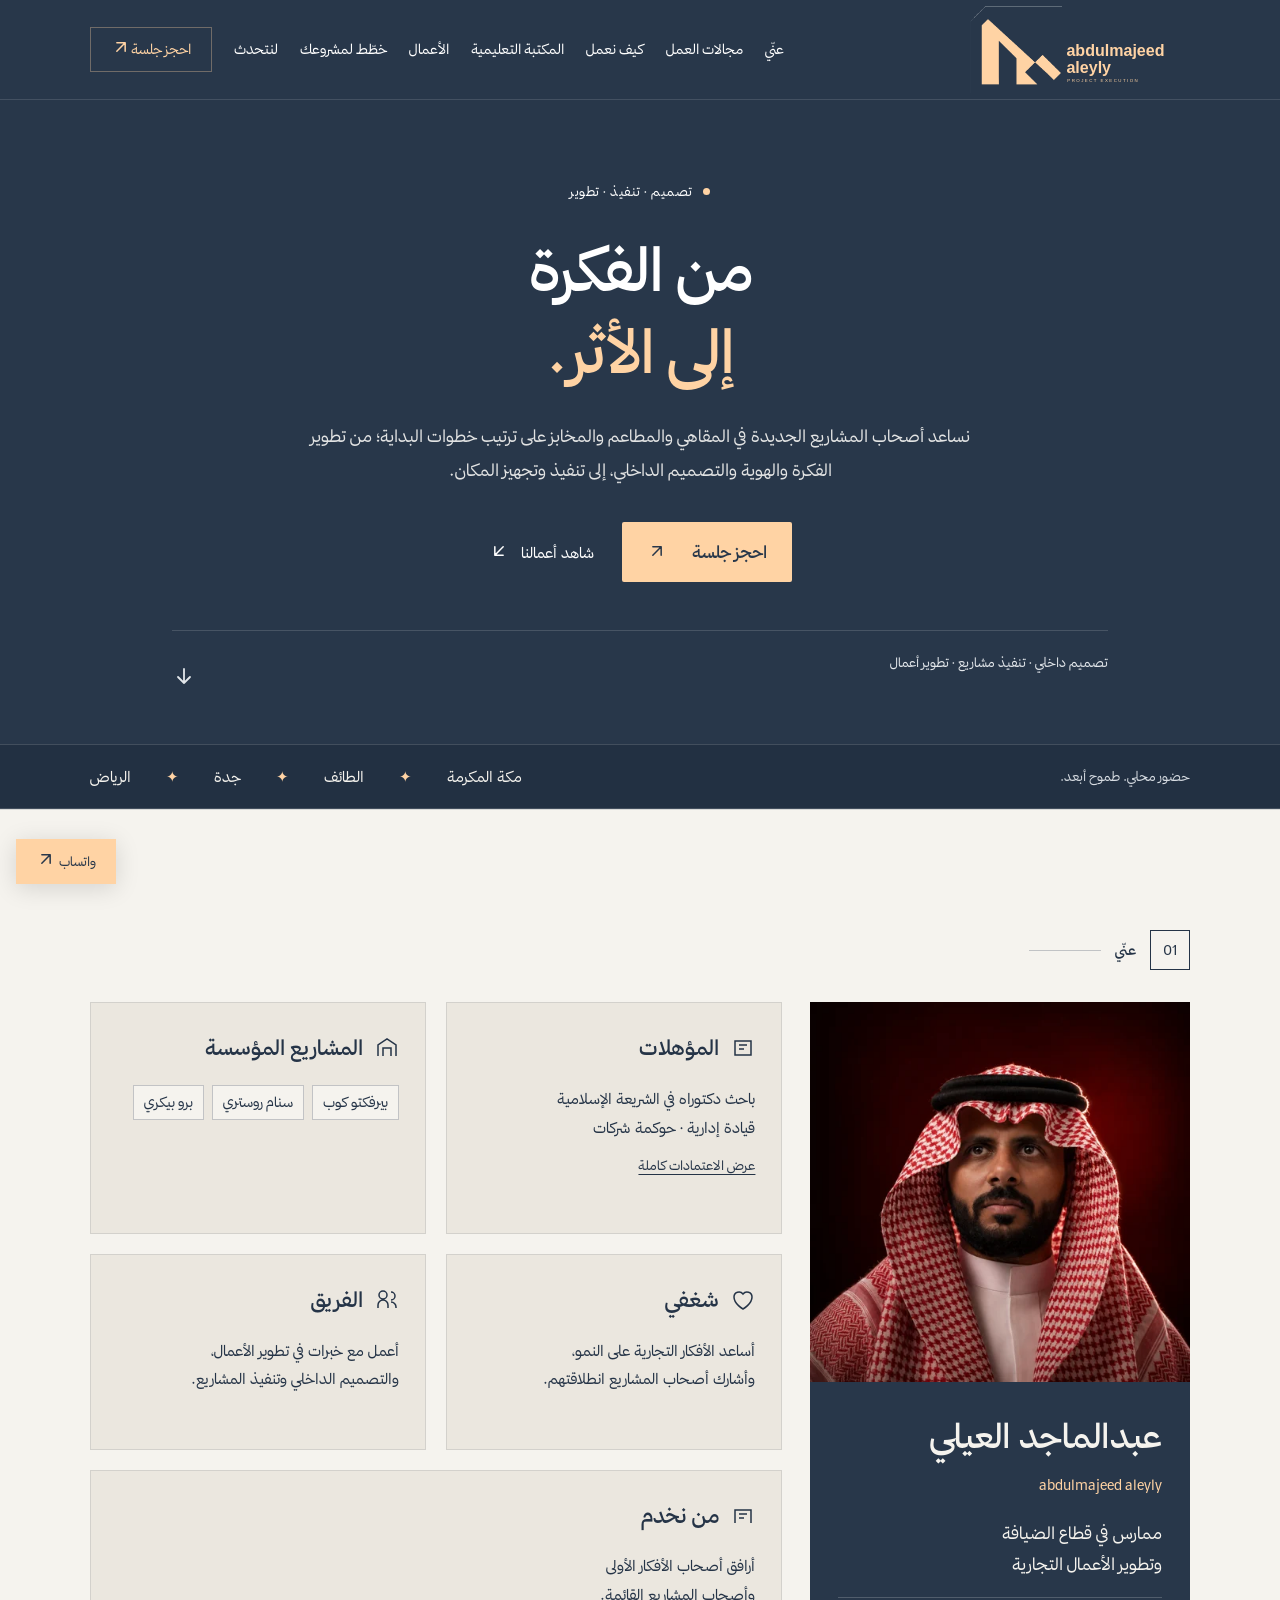
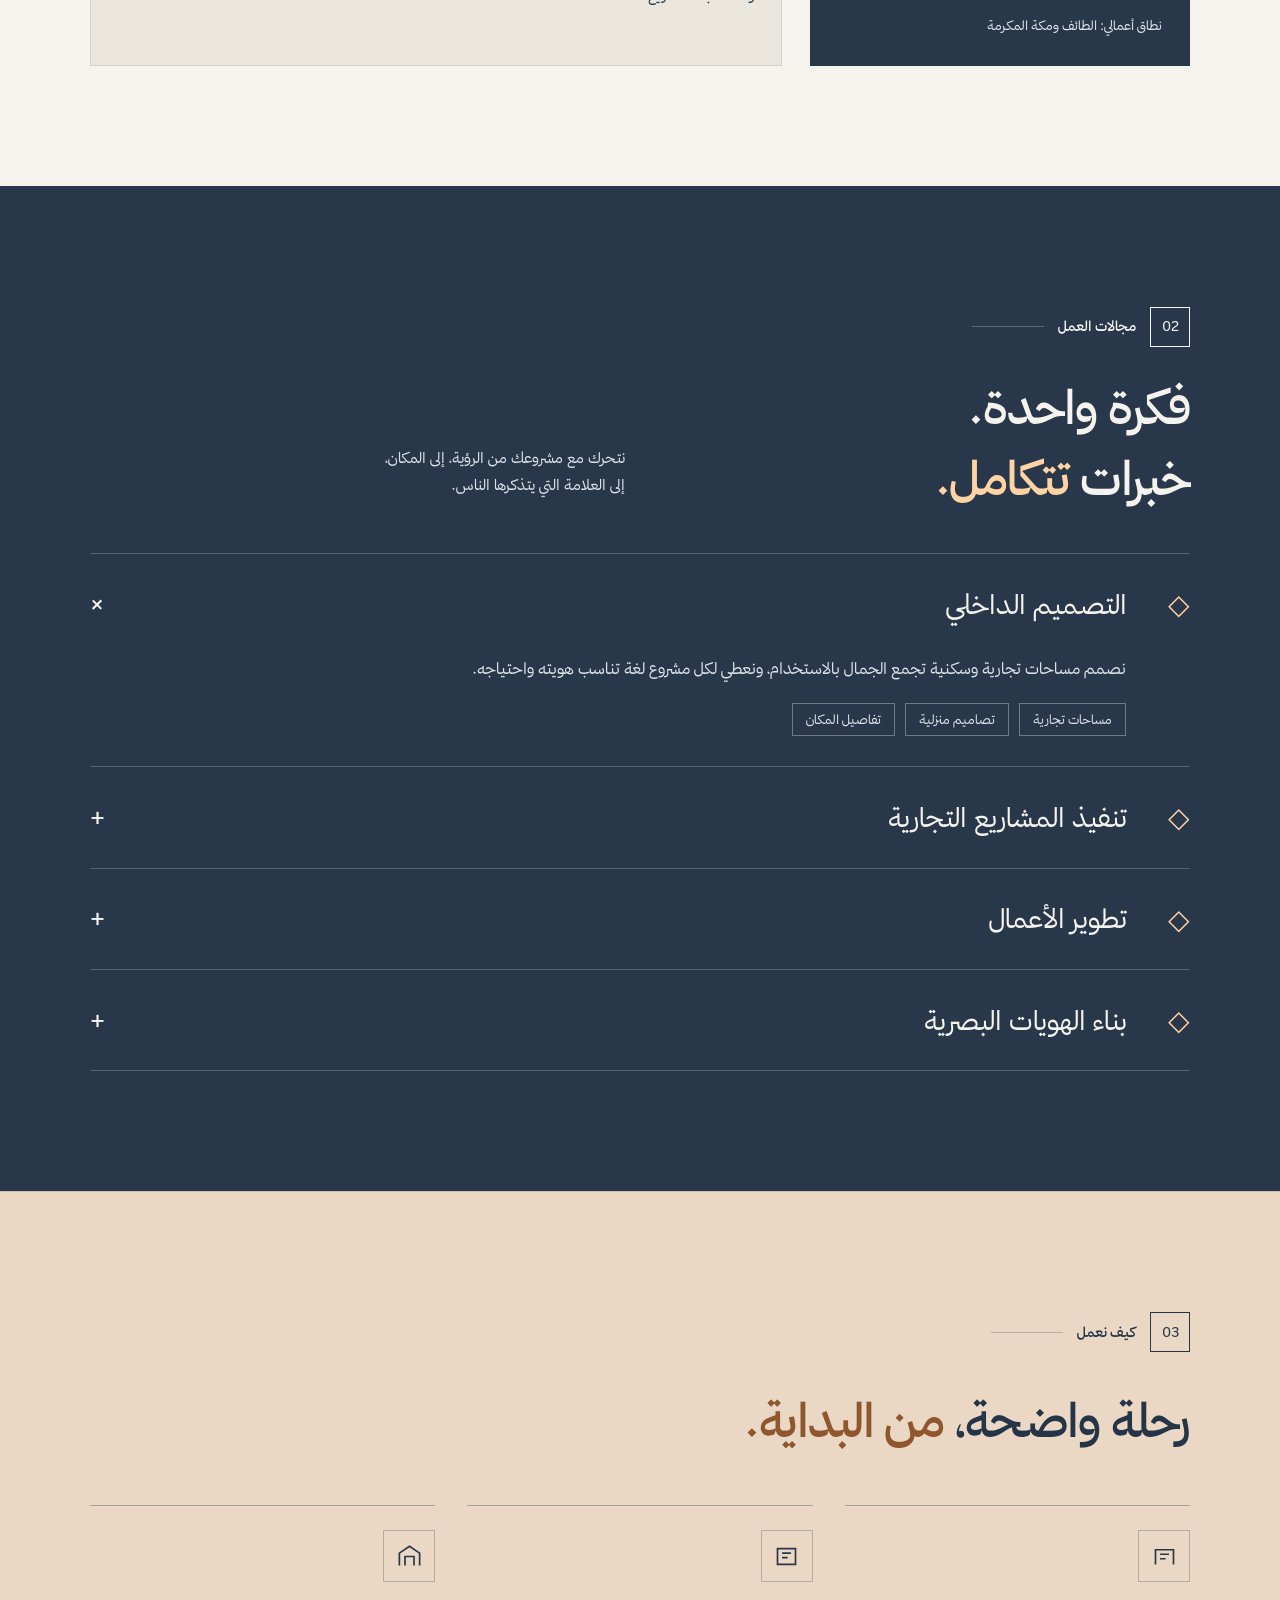
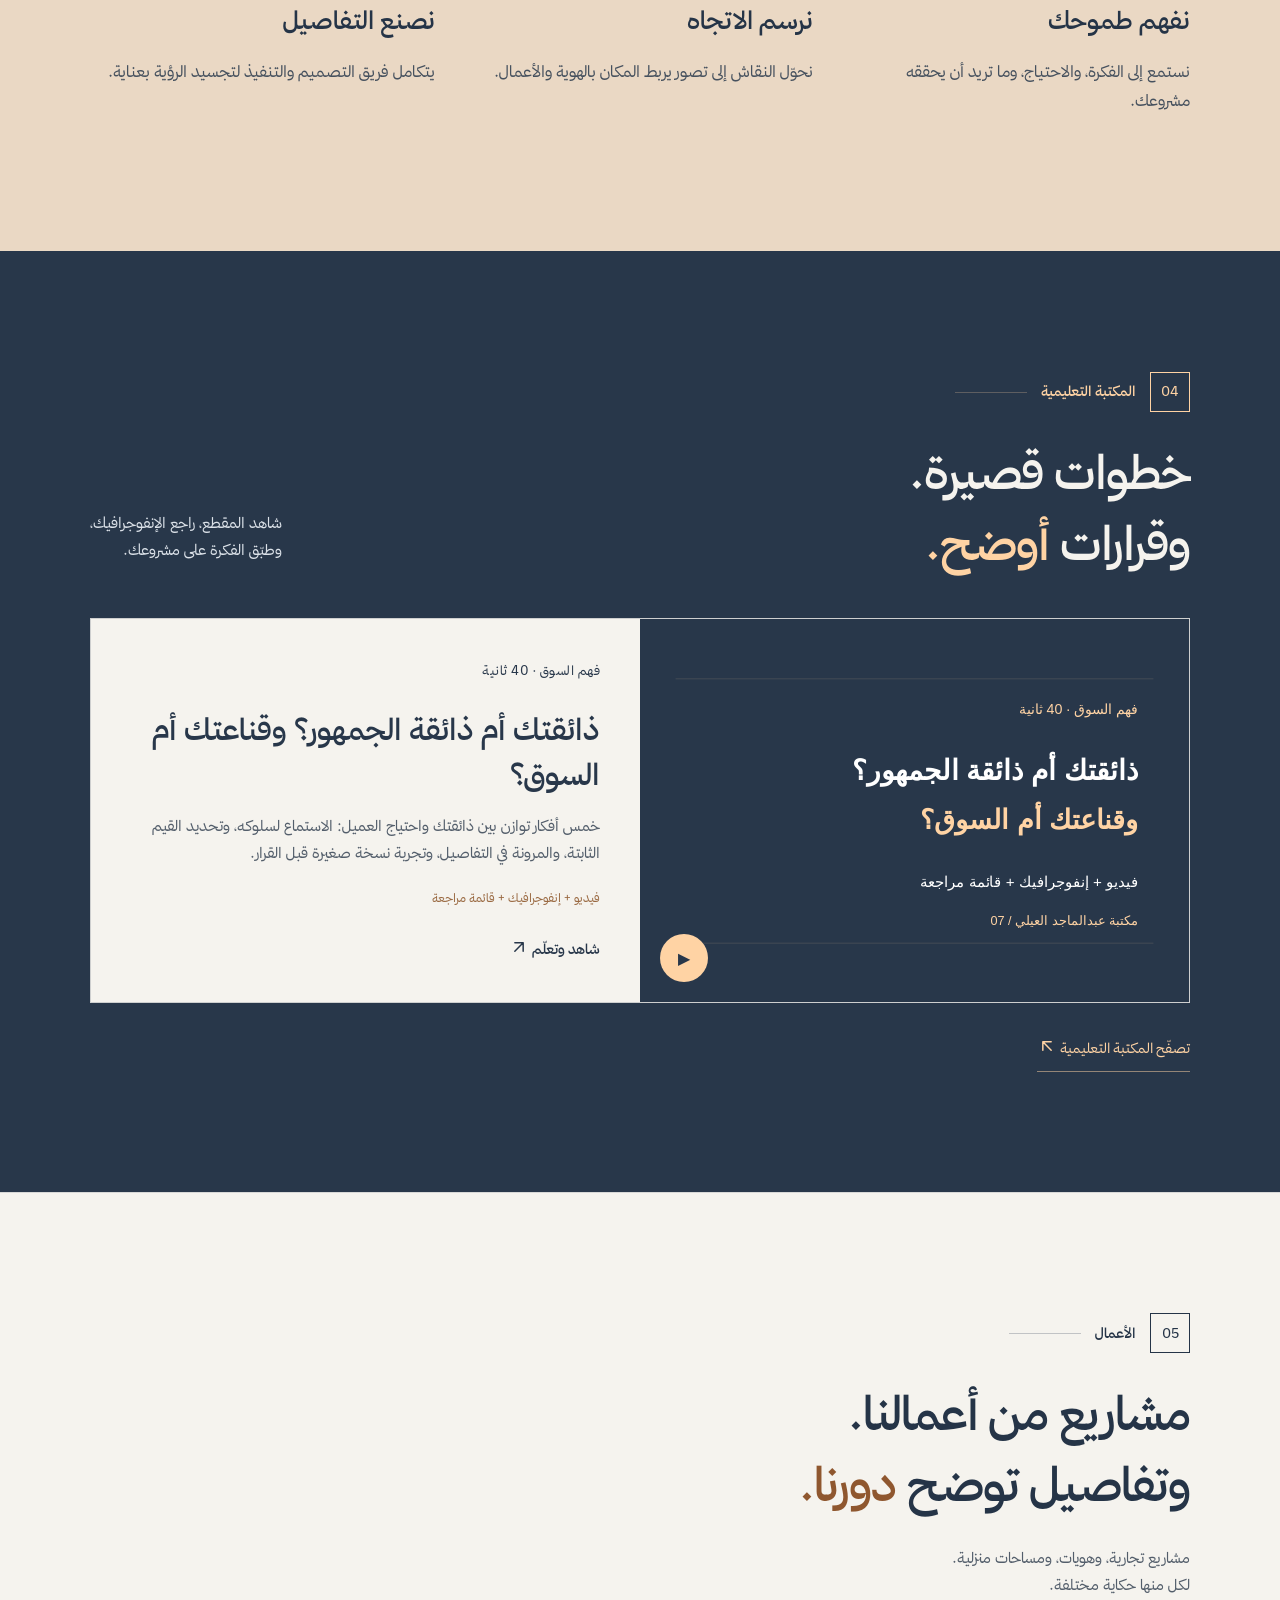
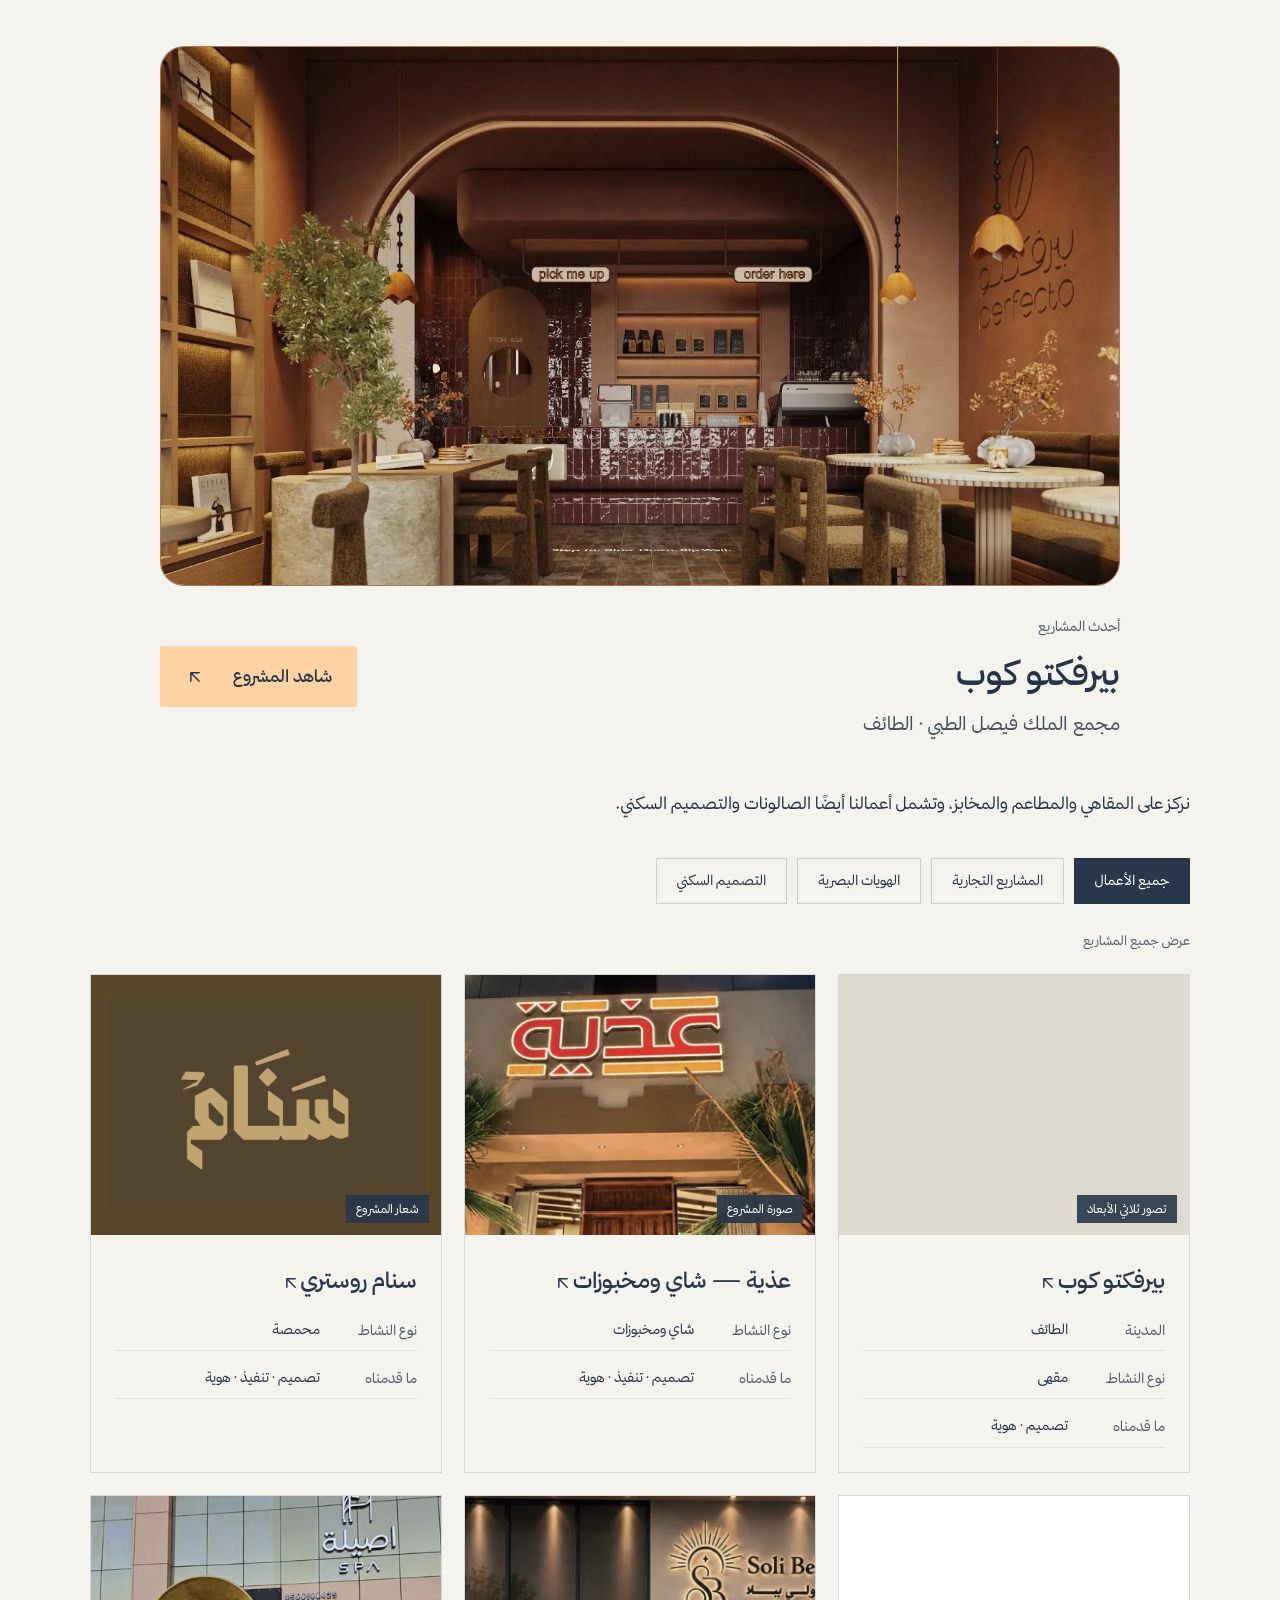
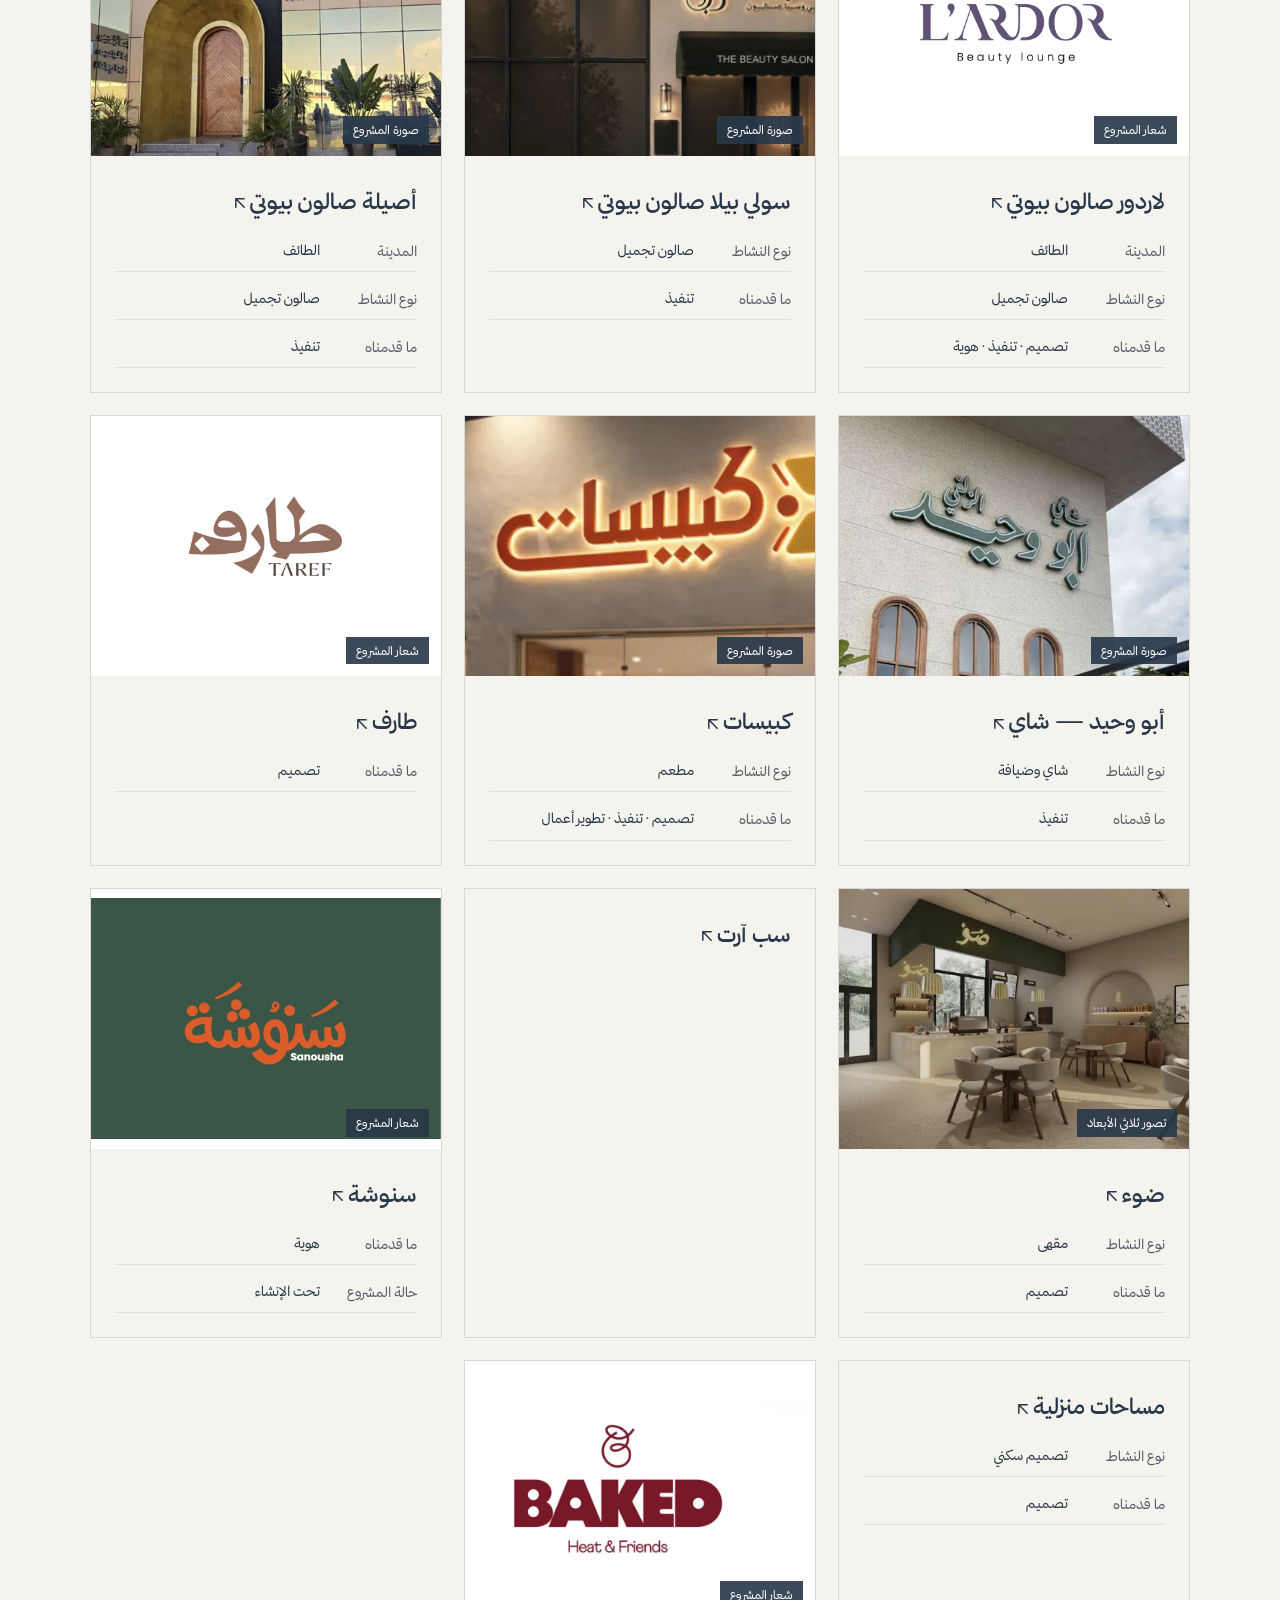
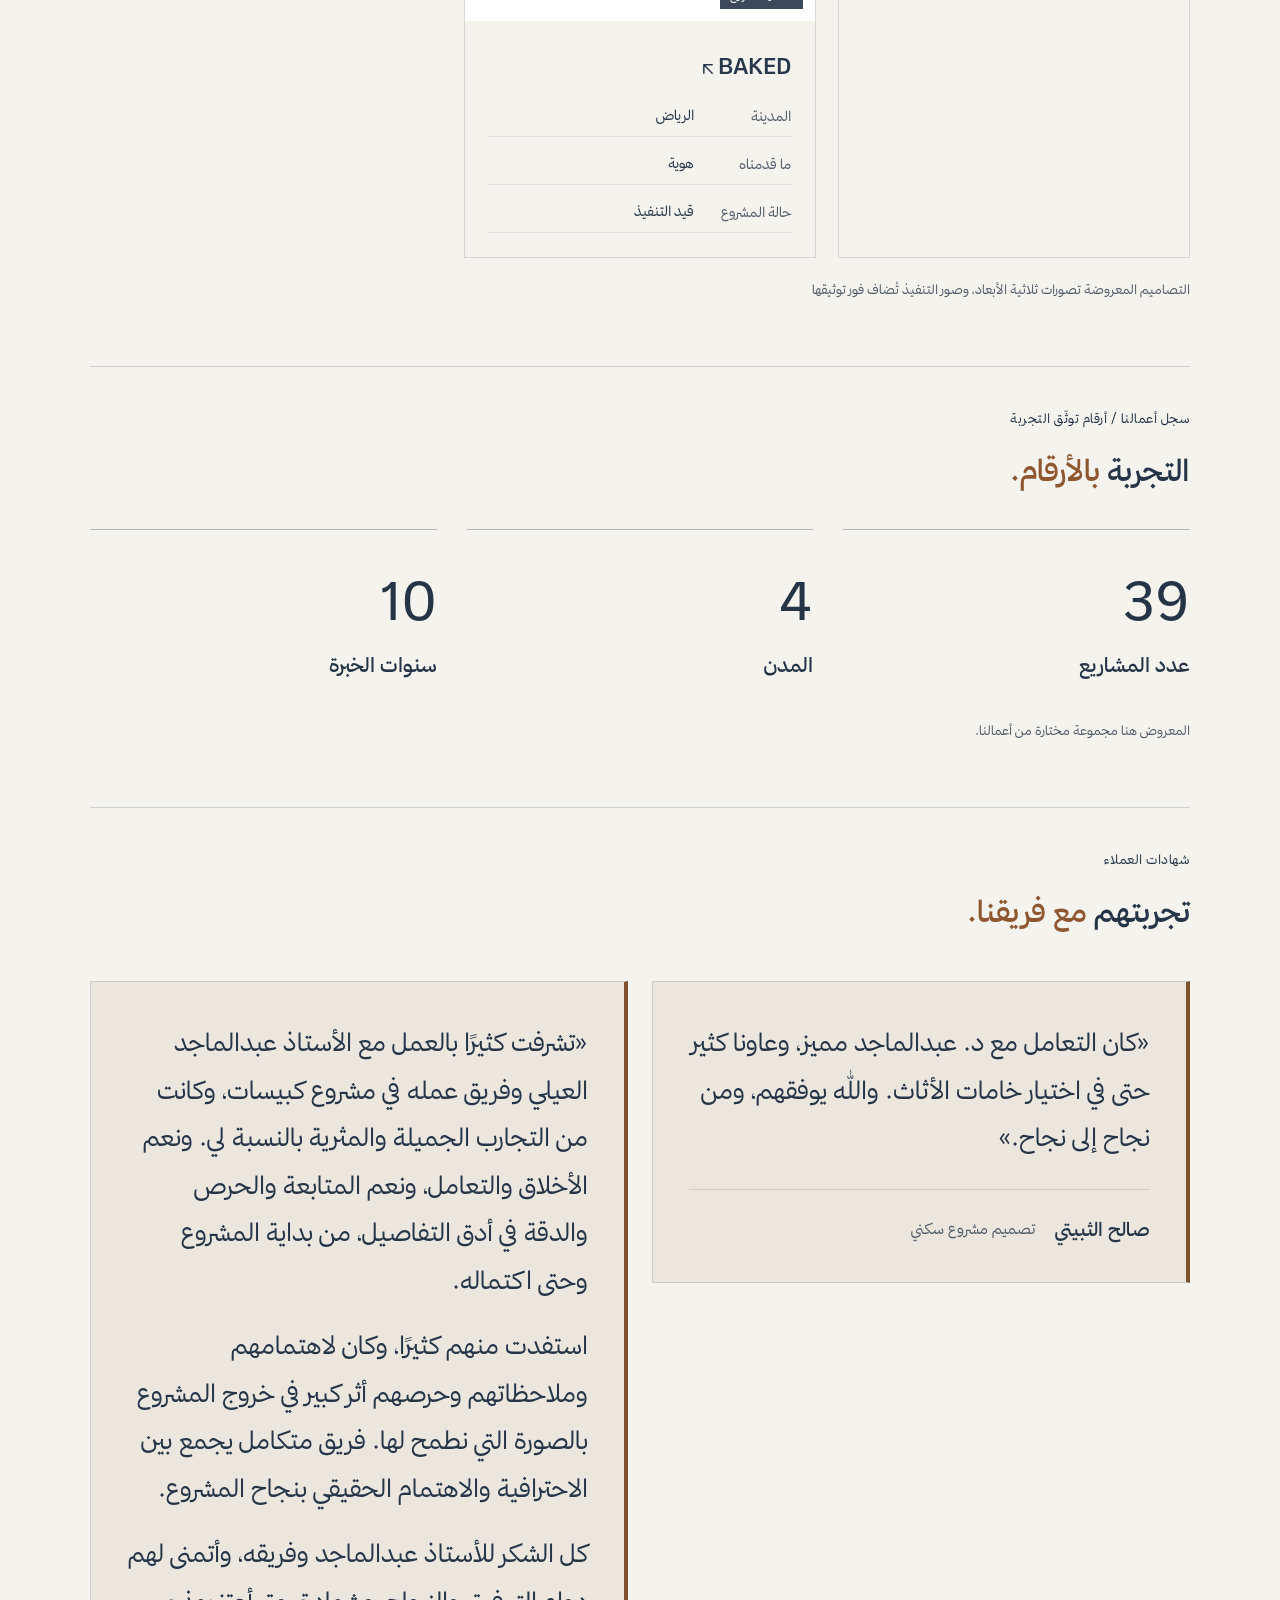
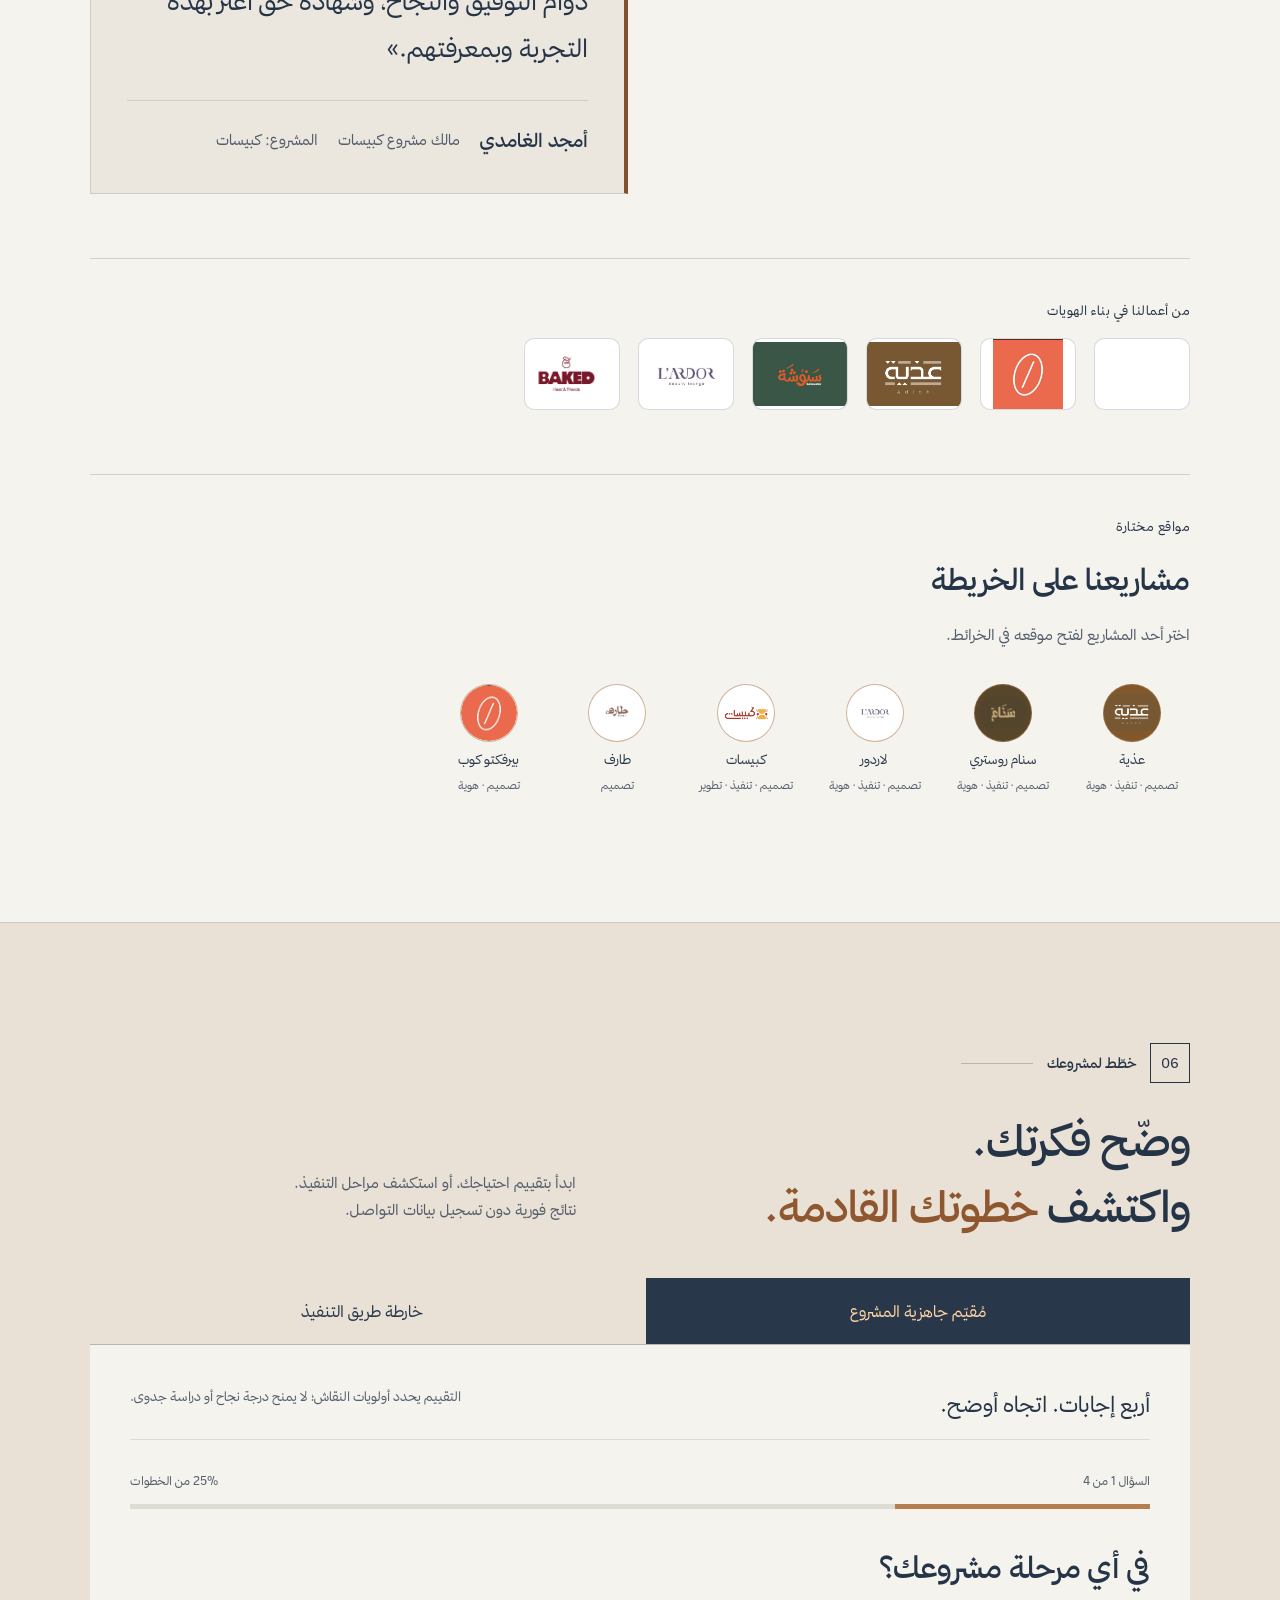
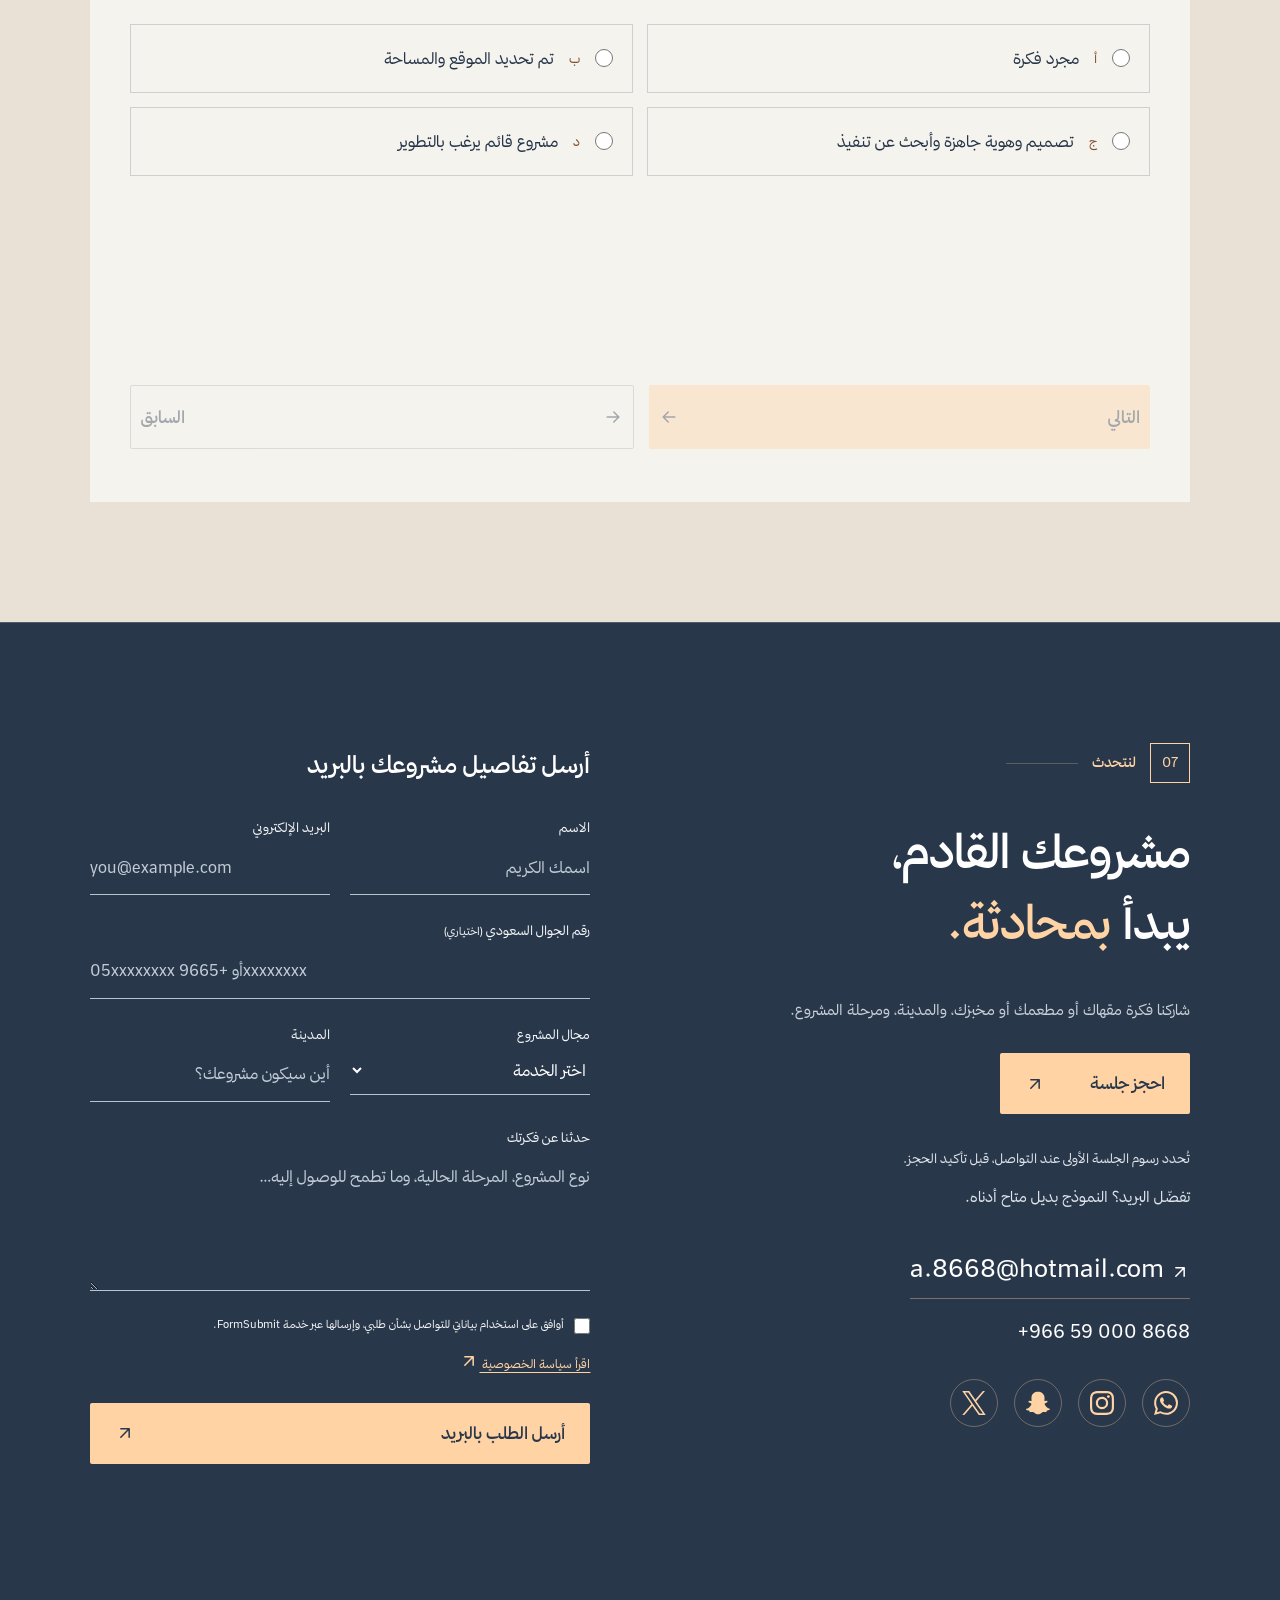
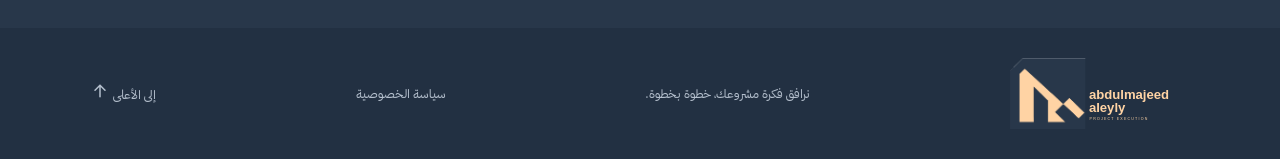
==== index.html @ f6f67b41 "Present educational content before the portfolio and featured project" ====
<!doctype html>
<html class="no-js" lang="ar" dir="rtl" data-type="service">
<!-- Business kind: service. Existing client navy/peach palette, Thmanyah type, project-led split hero. -->
<head>
<script>document.documentElement.classList.replace("no-js","js");</script>
<meta charset="UTF-8">
<meta name="viewport" content="width=device-width, initial-scale=1">
<title>تصميم وتنفيذ المقاهي بالطائف ومكة | عبدالماجد العيلي</title>
<meta name="description" content="من الفكرة إلى الأثر: تصميم وتنفيذ المقاهي والمطاعم والمخابز وتطوير الأعمال في الطائف ومكة وجدة والرياض مع فريق عبدالماجد العيلي.">
<link rel="stylesheet" href="assets/font.css">
<link rel="stylesheet" href="style.css?v=20261105-polish">
<link rel="stylesheet" href="learning.css?v=20261105-polish">
<link rel="stylesheet" href="enhancements.css?v=20261108-library">
<link rel="stylesheet" href="organization.css?v=20261108-learning-first">
<link rel="canonical" href="https://aleyly.github.io/abdulmajeed-aleyly-portfolio/">
<meta name="theme-color" content="#28374a">
<link rel="icon" href="favicon.svg" type="image/svg+xml">
<meta property="og:type" content="website">
<meta property="og:locale" content="ar_SA">
<meta property="og:site_name" content="عبدالماجد العيلي">
<meta property="og:title" content="تصميم وتنفيذ المقاهي بالطائف ومكة | عبدالماجد العيلي">
<meta property="og:description" content="من الفكرة إلى الأثر: تصميم وتنفيذ المقاهي والمطاعم والمخابز وتطوير الأعمال في الطائف ومكة وجدة والرياض مع فريق عبدالماجد العيلي.">
<meta property="og:url" content="https://aleyly.github.io/abdulmajeed-aleyly-portfolio/">
<meta property="og:image" content="https://aleyly.github.io/abdulmajeed-aleyly-portfolio/assets/social-share.jpg">
<meta property="og:image:width" content="1000">
<meta property="og:image:height" content="1200">
<meta property="og:image:alt" content="تصور تصميمي لبيرفكتو كوب في مجمع الملك فيصل الطبي بالطائف">
<meta name="twitter:card" content="summary_large_image">
<meta name="twitter:title" content="تصميم وتنفيذ المقاهي بالطائف ومكة | عبدالماجد العيلي">
<meta name="twitter:description" content="من الفكرة إلى الأثر: تصميم وتنفيذ المقاهي والمطاعم والمخابز وتطوير الأعمال في الطائف ومكة وجدة والرياض مع فريق عبدالماجد العيلي.">
<meta name="twitter:image" content="https://aleyly.github.io/abdulmajeed-aleyly-portfolio/assets/social-share.jpg">
<meta name="twitter:image:alt" content="تصميم داخلي لمقهى بيرفكتو كوب بأقواس وجلسات دافئة">
<script type="application/ld+json">{"@context": "https://schema.org", "@type": "ProfessionalService", "@id": "https://aleyly.github.io/abdulmajeed-aleyly-portfolio/#business", "name": "عبدالماجد العيلي", "alternateName": "abdulmajeed aleyly", "url": "https://aleyly.github.io/abdulmajeed-aleyly-portfolio/", "image": "https://aleyly.github.io/abdulmajeed-aleyly-portfolio/assets/social-share.jpg", "telephone": "+966590008668", "email": "a.8668@hotmail.com", "description": "من الفكرة إلى الأثر: تصميم وتنفيذ المقاهي والمطاعم والمخابز وتطوير الأعمال في الطائف ومكة وجدة والرياض مع فريق عبدالماجد العيلي.", "areaServed": [{"@type": "City", "name": "الطائف"}, {"@type": "City", "name": "مكة المكرمة"}, {"@type": "City", "name": "جدة"}, {"@type": "City", "name": "الرياض"}], "hasOfferCatalog": {"@type": "OfferCatalog", "name": "خدمات المشاريع التجارية", "itemListElement": [{"@type": "Offer", "itemOffered": {"@type": "Service", "name": "تطوير أعمال المقاهي والمطاعم والمخابز"}}, {"@type": "Offer", "itemOffered": {"@type": "Service", "name": "التصميم الداخلي"}}, {"@type": "Offer", "itemOffered": {"@type": "Service", "name": "تنفيذ المشاريع التجارية"}}, {"@type": "Offer", "itemOffered": {"@type": "Service", "name": "بناء الهوية البصرية"}}]}, "sameAs": ["https://instagram.com/a.8668", "https://www.snapchat.com/add/a.8668", "https://x.com/aa_8668"]}</script>
<meta name="page-type" content="service">
<meta name="site-kind" content="other">
</head>
<body>
<a class="skip-link" href="#main-content">تجاوز إلى المحتوى</a>
<header>
<a href="#" aria-label="الرئيسية">
<img src="assets/brand.svg" width="753" height="301" alt="عبدالماجد العيلي — تنفيذ المشاريع">
</a>
<nav id="primary-nav" aria-label="القائمة الرئيسية">
<a href="#about">عنّي</a>
<a href="#services">مجالات العمل</a>
<a href="#approach">كيف نعمل</a>
<a href="#learning-library">المكتبة التعليمية</a>
<a href="#projects">الأعمال</a>
<a href="#consultation-tools">خطّط لمشروعك</a>
<a href="#contact">لنتحدث</a>
<a href="https://wa.me/966590008668" target="_blank" rel="noopener noreferrer">احجز جلسة <span><span aria-hidden="true"><svg class="ui-arrow" width="20" height="20" viewBox="0 0 24 24" fill="none" stroke="currentColor" stroke-width="1.8" stroke-linecap="round" stroke-linejoin="round" aria-hidden="true" focusable="false"><path d="M7 17 17 7M7 7h10v10"/></svg></span></span>
</a>
</nav>
<button type="button" id="menu" aria-label="القائمة" aria-expanded="false" aria-controls="primary-nav">☰</button>
</header>
<main id="main-content">
<section class="hero">
<div class="hero-copy">
<div class="eyebrow">
<i>
</i> تصميم · تنفيذ · تطوير</div>
<h1>من الفكرة<br>
<em>إلى الأثر.</em>
</h1>
<p>نساعد أصحاب المشاريع الجديدة في المقاهي والمطاعم والمخابز على ترتيب خطوات البداية؛ من تطوير الفكرة والهوية والتصميم الداخلي، إلى تنفيذ وتجهيز المكان.</p>
<div class="actions">
<a class="button peach" href="https://wa.me/966590008668?text=أرغب%20في%20حجز%20جلسة%20لمشروعي%20الجديد" target="_blank" rel="noopener noreferrer">احجز جلسة <span><span aria-hidden="true"><svg class="ui-arrow" width="20" height="20" viewBox="0 0 24 24" fill="none" stroke="currentColor" stroke-width="1.8" stroke-linecap="round" stroke-linejoin="round" aria-hidden="true" focusable="false"><path d="M7 17 17 7M7 7h10v10"/></svg></span></span>
</a>
<a class="text-link" href="#projects">شاهد أعمالنا <span><span aria-hidden="true"><svg class="ui-arrow" width="20" height="20" viewBox="0 0 24 24" fill="none" stroke="currentColor" stroke-width="1.8" stroke-linecap="round" stroke-linejoin="round" aria-hidden="true" focusable="false"><path d="M7 17 17 7M7 7h10v10" transform="rotate(180 12 12)"/></svg></span></span>
</a>
</div>
<div class="hero-foot">
<span>تصميم داخلي · تنفيذ مشاريع · تطوير أعمال</span>
<a href="#about" aria-label="اكتشف المزيد"><span aria-hidden="true"><svg class="ui-arrow" width="20" height="20" viewBox="0 0 24 24" fill="none" stroke="currentColor" stroke-width="1.8" stroke-linecap="round" stroke-linejoin="round" aria-hidden="true" focusable="false"><path d="M12 19V5m-6 6 6-6 6 6" transform="rotate(180 12 12)"/></svg></span></a>
</div>
</div>
<div class="city-strip">
<span>حضور محلي. طموح أبعد.</span>
<div>مكة المكرمة <b>✦</b> الطائف <b>✦</b> جدة <b>✦</b> الرياض</div>
</div>
</section>
<section id="about" class="section about about-profile main-section" aria-labelledby="about-title">
<div class="section-label">
<span class="section-index" dir="ltr">01</span>
<span>عنّي</span>
</div>
<div class="profile-layout">
<article class="profile-main">
<div class="portrait-frame">
<img src="assets/portrait/abdulmajeed-800.webp" srcset="assets/portrait/abdulmajeed-480.webp 480w, assets/portrait/abdulmajeed-800.webp 800w" sizes="(max-width:700px) 110px, (max-width:1100px) 32vw, 30vw" width="1122" height="1402" alt="صورة شخصية لعبدالماجد العيلي" loading="lazy" decoding="async">
</div>
<div class="profile-identity">
<h2 id="about-title">عبدالماجد العيلي</h2>
<span lang="en" dir="ltr">abdulmajeed aleyly</span>
<!-- TODO(owner): Resolve the hospitality practitioner description here versus the institutional development consultant team title; approve one consistent positioning. -->
<p>ممارس في قطاع الضيافة<br>وتطوير الأعمال التجارية</p>
<p class="profile-city">نطاق أعمالي: الطائف ومكة المكرمة</p>
</div>
</article>
<div class="profile-notes">
<article class="profile-note ">
<div class="profile-note-title">
<svg viewBox="0 0 24 24" fill="none" stroke="currentColor" stroke-width="1.5" aria-hidden="true">
<path d="M4 5h16v14H4z M8 9h8 M8 13h5"/>
</svg>
<h3>المؤهلات</h3>
</div>
<p>باحث دكتوراه في الشريعة الإسلامية<br>قيادة إدارية · حوكمة شركات</p>
<details class="credentials">
<summary>عرض الاعتمادات كاملة</summary>
<p>الرخصة الدولية في القيادة الإدارية، ومسؤول حوكمة شركات معتمد.</p>
</details>
</article>
<article class="profile-note ">
<div class="profile-note-title">
<svg viewBox="0 0 24 24" fill="none" stroke="currentColor" stroke-width="1.5" aria-hidden="true">
<path d="M3 20V9l9-6 9 6v11 M8 20v-8h8v8"/>
</svg>
<h3>المشاريع المؤسسة</h3>
</div>
<div class="profile-chips">
<span>بيرفكتو كوب</span>
<span>سنام روستري</span>
<span>برو بيكري</span>
</div>
</article>
<article class="profile-note ">
<div class="profile-note-title">
<svg viewBox="0 0 24 24" fill="none" stroke="currentColor" stroke-width="1.5" aria-hidden="true">
<path d="M12 21s-9-5-9-12a5 5 0 0 1 9-3 5 5 0 0 1 9 3c0 7-9 12-9 12Z"/>
</svg>
<h3>شغفي</h3>
</div>
<p>أساعد الأفكار التجارية على النمو،<br>وأشارك أصحاب المشاريع انطلاقتهم.</p>
</article>
<article class="profile-note ">
<div class="profile-note-title">
<svg viewBox="0 0 24 24" fill="none" stroke="currentColor" stroke-width="1.5" aria-hidden="true">
<path d="M3 20v-3a5 5 0 0 1 10 0v3 M8 3a4 4 0 1 0 0 8 4 4 0 0 0 0-8 M16 4a4 4 0 0 1 0 8 M16 14a5 5 0 0 1 5 5v1"/>
</svg>
<h3>الفريق</h3>
</div>
<p>أعمل مع خبرات في تطوير الأعمال،<br>والتصميم الداخلي وتنفيذ المشاريع.</p>
</article>
<article class="profile-note profile-note-wide">
<div class="profile-note-title">
<svg viewBox="0 0 24 24" fill="none" stroke="currentColor" stroke-width="1.5" aria-hidden="true">
<path d="M4 19V6h16v13 M8 10h8 M8 14h5"/>
</svg>
<h3>من نخدم</h3>
</div>
<p>أرافق أصحاب الأفكار الأولى<br>وأصحاب المشاريع القائمة.</p>
</article>
</div>
</div>
<details id="team" class="profile-team" hidden>
<summary>تعرّف على فريق العمل <span aria-hidden="true">+</span>
</summary>
<div class="profile-team-body">
<div class="section-head">
<div>
<div class="eyebrow">فريق العمل</div>
<h3>خبرات تتكامل حول مشروعك.</h3>
</div>
<p>خبرات في التطوير المؤسسي والحوكمة والتواصل،<br>تعمل معًا لفهم احتياج المشروع.</p>
</div>
<div class="team-grid">
<article class="team-card team-member">
<div class="team-portrait-viewport team-portrait-owner">
<img src="assets/portrait/abdulmajeed-480.webp" width="480" height="600" alt="عبدالماجد العيلي" loading="lazy" decoding="async">
</div>
<div class="team-member-copy">
<h3>عبدالماجد العيلي</h3>
<!-- TODO(owner): Provide client-facing wording for Abdulmajeed Aleyly: what this member does for a cafe, restaurant or bakery owner. Retain the supplied title until approved. -->
<p class="team-role">مستشار التطوير المؤسسي</p>
<p class="team-bio">ربط الاستراتيجية بالتنفيذ، وتطوير نماذج التشغيل وأطر الحوكمة.</p>
<div class="team-specialties">
<span>التحول المؤسسي</span>
<span>نماذج التشغيل</span>
<span>متابعة الأداء</span>
</div>
</div>
</article>
<article class="team-card team-member">
<div class="team-portrait-viewport" style="aspect-ratio:305/305">
<img src="assets/team/mohammed-ali-ibrahim-profile.webp" width="2868" height="1320" alt="صورة شخصية لمحمد علي عبد الرحيم إبراهيم" loading="lazy" decoding="async" style="width:940.327869%;left:-765.573770%;top:-58.360656%;">
</div>
<div class="team-member-copy">
<h3>محمد علي عبد الرحيم إبراهيم</h3>
<!-- TODO(owner): Provide client-facing wording for Mohammed Ali Ibrahim: what this member does for a cafe, restaurant or bakery owner. Retain the supplied title until approved. -->
<p class="team-role">استشاري الحوكمة وتطوير الأعمال</p>
<p class="team-bio">حوكمة الشركات، وتطوير الأعمال، وهيكلة المنظمات والنماذج التشغيلية.</p>
<div class="team-specialties">
<span>حوكمة الشركات</span>
<span>تطوير الأعمال</span>
<span>التطوير التنظيمي</span>
</div>
</div>
</article>
<article class="team-card team-member">
<div class="team-portrait-viewport" style="aspect-ratio:305/302">
<img src="assets/team/mohammed-el-sayed-farag-profile.webp" width="2868" height="1320" alt="صورة شخصية لمحمد محمد السيد إبراهيم فرج" loading="lazy" decoding="async" style="width:940.327869%;left:-765.901639%;top:-75.165563%;">
</div>
<div class="team-member-copy">
<h3>محمد محمد السيد إبراهيم فرج</h3>
<!-- TODO(owner): Provide client-facing wording for Mohammed El Sayed Farag: what this member does for a cafe, restaurant or bakery owner. Retain the supplied title until approved. -->
<p class="team-role">مخطط التجارب المؤسسية والتواصل التنظيمي</p>
<p class="team-bio">استراتيجيات التواصل المؤسسي وتجربة الموظف وبناء الهوية التنظيمية.</p>
<div class="team-specialties">
<span>التواصل المؤسسي</span>
<span>تجربة الموظف</span>
<span>الهوية التنظيمية</span>
</div>
</div>
</article>
</div>
</div>
</details>
</section>
<section id="services" class="section main-section services">
<div class="section-head">
<div>
<div class="section-label">
<span class="section-index" dir="ltr">02</span>
<span>مجالات العمل</span>
</div>
<h2>فكرة واحدة.<br>خبرات <em>تتكامل.</em>
</h2>
</div>
<p>نتحرك مع مشروعك من الرؤية، إلى المكان،<br>إلى العلامة التي يتذكرها الناس.</p>
</div>
<div class="service-list">
<details open>
<summary>
<span class="service-mark" aria-hidden="true">◇</span>
<h3>التصميم الداخلي</h3>
<span class="plus">+</span>
</summary>
<div class="service-body">نصمم مساحات تجارية وسكنية تجمع الجمال بالاستخدام، ونعطي لكل مشروع لغة تناسب هويته واحتياجه.<div class="tags">
<span>مساحات تجارية</span>
<span>تصاميم منزلية</span>
<span>تفاصيل المكان</span>
</div>
</div>
</details>
<details>
<summary>
<span class="service-mark" aria-hidden="true">◇</span>
<h3>تنفيذ المشاريع التجارية</h3>
<span class="plus">+</span>
</summary>
<div class="service-body">ننفّذ المشاريع التجارية بفريق من المهندسين وكوادر التنفيذ، وفق نطاق واضح ومخططات معتمدة.</div>
</details>
<details>
<summary>
<span class="service-mark" aria-hidden="true">◇</span>
<h3>تطوير الأعمال</h3>
<span class="plus">+</span>
</summary>
<div class="service-body">نراجع احتياج المشروع ونطوّر اتجاه العمل، بالاستفادة من تجاربنا في الرياض ومكة المكرمة والطائف وجدة.</div>
</details>
<details>
<summary>
<span class="service-mark" aria-hidden="true">◇</span>
<h3>بناء الهويات البصرية</h3>
<span class="plus">+</span>
</summary>
<div class="service-body">نبني حضورًا بصريًا يعبّر عن المشروع ويمنحه شخصيته في السوق السعودي، من الفكرة إلى تطبيقات الهوية.</div>
</details>
</div>
</section>
<section id="approach" class="section main-section approach">
<div class="section-label">
<span class="section-index" dir="ltr">03</span>
<span>كيف نعمل</span>
</div>
<h2>رحلة واضحة، <em>من البداية.</em>
</h2>
<div class="steps">
<article>
<span class="approach-icon" aria-hidden="true">
<svg viewBox="0 0 24 24" fill="none" stroke="currentColor" stroke-width="1.5" aria-hidden="true">
<path d="M4 19V6h16v13 M8 10h8 M8 14h5"/>
</svg>
</span>
<h3>نفهم طموحك</h3>
<p>نستمع إلى الفكرة، والاحتياج، وما تريد أن يحققه مشروعك.</p>
</article>
<article>
<span class="approach-icon" aria-hidden="true">
<svg viewBox="0 0 24 24" fill="none" stroke="currentColor" stroke-width="1.5" aria-hidden="true">
<path d="M4 5h16v14H4z M8 9h8 M8 13h5"/>
</svg>
</span>
<h3>نرسم الاتجاه</h3>
<p>نحوّل النقاش إلى تصور يربط المكان بالهوية والأعمال.</p>
</article>
<article>
<span class="approach-icon" aria-hidden="true">
<svg viewBox="0 0 24 24" fill="none" stroke="currentColor" stroke-width="1.5" aria-hidden="true">
<path d="M3 20V9l9-6 9 6v11 M8 20v-8h8v8"/>
</svg>
</span>
<h3>نصنع التفاصيل</h3>
<p>يتكامل فريق التصميم والتنفيذ لتجسيد الرؤية بعناية.</p>
</article>
</div>
</section>
<section id="learning-library" class="section main-section learning-home" aria-labelledby="learning-library-title">
<div class="section-head">
<div>
<div class="section-label"><span class="section-index" dir="ltr">04</span><span>المكتبة التعليمية</span></div>
<h2 id="learning-library-title">خطوات قصيرة.<br>وقرارات <em>أوضح.</em>
</h2>
</div>
<p>شاهد المقطع، راجع الإنفوجرافيك،<br>وطبّق الفكرة على مشروعك.</p>
</div>
<div id="learning-preview">
</div>
<a class="library-visit" href="library.html">تصفّح المكتبة التعليمية <span aria-hidden="true"><svg class="ui-arrow" width="20" height="20" viewBox="0 0 24 24" fill="none" stroke="currentColor" stroke-width="1.8" stroke-linecap="round" stroke-linejoin="round" aria-hidden="true" focusable="false"><path d="M7 17 17 7M7 7h10v10" transform="rotate(-90 12 12)"/></svg></span></a>
</section>
<section id="projects" class="section main-section projects">
<div class="section-head">
<div>
<div class="section-label">
<span class="section-index" dir="ltr">05</span>
<span>الأعمال</span>
</div>
<h2>مشاريع من أعمالنا.<br>وتفاصيل توضح <em>دورنا.</em>
</h2>
</div>
<p>مشاريع تجارية، وهويات، ومساحات منزلية.<br>لكل منها حكاية مختلفة.</p>
</div>
<div id="featured-project" class="featured-project" aria-labelledby="featured-project-title">
<div class="featured-project-frame">
<img src="assets/projects/perfecto-medical-800.webp" srcset="assets/projects/perfecto-medical-480.webp 480w, assets/projects/perfecto-medical-800.webp 800w, assets/projects/perfecto-medical.webp 1333w" sizes="(max-width:700px) 88vw, 80vw" width="1333" height="1600" alt="تصميم بيرفكتو كوب في مجمع الملك فيصل الطبي بالطائف — القوس والجلسات والكاونتر" loading="lazy" decoding="async">
</div>
<div class="featured-project-copy">
<div>
<p class="featured-project-kicker">أحدث المشاريع</p>
<h2 id="featured-project-title">بيرفكتو كوب</h2>
<p class="featured-project-location">مجمع الملك فيصل الطبي · الطائف</p>
</div>
<button type="button" class="button peach" id="featured-project-open" aria-haspopup="dialog">شاهد المشروع <span aria-hidden="true"><svg class="ui-arrow" width="20" height="20" viewBox="0 0 24 24" fill="none" stroke="currentColor" stroke-width="1.8" stroke-linecap="round" stroke-linejoin="round" aria-hidden="true" focusable="false"><path d="M7 17 17 7M7 7h10v10" transform="rotate(-90 12 12)"/></svg></span>
</button>
</div>
</div>

<!-- TODO(owner): Approve this scope sentence balancing the hospitality focus with salon and residential services. -->
<p class="scope-note">نركز على المقاهي والمطاعم والمخابز، وتشمل أعمالنا أيضًا الصالونات والتصميم السكني.</p>
<div class="filters" role="group" aria-label="تصفية الأعمال">
<button data-filter="all" class="active">جميع الأعمال</button>
<button data-filter="commercial">المشاريع التجارية</button>
<button data-filter="brand">الهويات البصرية</button>
<button data-filter="home">التصميم السكني</button>
</div>
<p id="project-filter-status" class="fine" aria-live="polite">عرض جميع المشاريع</p>
<!-- TODO(owner): Supply approved city/activity, area and execution duration for incomplete project records in project-data.js; absent values stay hidden. -->
<!-- TODO(owner): Supply approved photos and service scope for Sub Art and residential projects; no substitute images or unconfirmed scope are shown. -->
<div id="project-grid" class="project-grid">
</div>
<p class="fine">التصاميم المعروضة تصورات ثلاثية الأبعاد، وصور التنفيذ تُضاف فور توثيقها</p>
<div class="project-subsection proof-section" aria-labelledby="numbers-title">
<div class="eyebrow">سجل أعمالنا / أرقام توثّق التجربة</div>
<h3 id="numbers-title">التجربة <em>بالأرقام.</em>
</h3>
<div class="number-grid">
<article>
<strong>
<bdi dir="ltr" data-stat="projects">39</bdi>
</strong>
<h3>عدد المشاريع</h3>
</article>
<article>
<strong>
<bdi dir="ltr" data-stat="cities">4</bdi>
</strong>
<h3>المدن</h3>
</article>
<article>
<strong>
<bdi dir="ltr" data-stat="experience">10</bdi>
</strong>
<h3>سنوات الخبرة</h3>
</article>
</div>
<!-- TODO(owner): Approve wording clarifying that the portfolio shows selected projects from the 39-project record, rather than all completed work. -->
<p class="stats-qualifier fine">المعروض هنا مجموعة مختارة من أعمالنا.</p>
</div>
<div id="testimonials" class="project-subsection testimonials">
<div class="eyebrow">شهادات العملاء</div>
<h3>تجربتهم <em>مع فريقنا.</em>
</h3>
<div class="testimonial-list">
<figure class="client-testimonial">
<blockquote>
<p>«كان التعامل مع د. عبدالماجد مميز، وعاونا كثير حتى في اختيار خامات الأثاث. والله يوفقهم، ومن نجاح إلى نجاح.»</p>
</blockquote>
<figcaption>
<strong>صالح الثبيتي</strong>
<span>تصميم مشروع سكني</span>
</figcaption>
</figure>
<figure class="client-testimonial" data-testimonial-project="kebeesat">
<!-- Published with Amjad Alghamdi's explicit permission, supplied by the owner on 8 November 2026. -->
<blockquote>
<p>«تشرفت كثيرًا بالعمل مع الأستاذ عبدالماجد العيلي وفريق عمله في مشروع كبيسات، وكانت من التجارب الجميلة والمثرية بالنسبة لي. ونعم الأخلاق والتعامل، ونعم المتابعة والحرص والدقة في أدق التفاصيل، من بداية المشروع وحتى اكتماله.</p>
<p>استفدت منهم كثيرًا، وكان لاهتمامهم وملاحظاتهم وحرصهم أثر كبير في خروج المشروع بالصورة التي نطمح لها. فريق متكامل يجمع بين الاحترافية والاهتمام الحقيقي بنجاح المشروع.</p>
<p>كل الشكر للأستاذ عبدالماجد وفريقه، وأتمنى لهم دوام التوفيق والنجاح، وشهادة حق أعتز بهذه التجربة وبمعرفتهم.»</p>
</blockquote>
<figcaption><strong>أمجد الغامدي</strong><span>مالك مشروع كبيسات</span><span>المشروع: كبيسات</span></figcaption>
</figure>
<figure class="client-testimonial" hidden data-testimonial-slot="hospitality-2">
<!-- TODO(owner): Supply a second genuine hospitality-client testimonial, approved quotation, client name, project and permission to publish; fill this slot and remove hidden only when complete. -->
</figure>
</div>
</div>
<div id="identities" class="brands project-subsection">
<div class="eyebrow">من أعمالنا في بناء الهويات</div>
<div class="identity-gallery">
<button type="button" class="identity-tile" data-identity-project="sanam" aria-label="شاهد هوية سنام روستري" aria-haspopup="dialog">
<img src="assets/projects/sanam-logo.webp" width="870" height="586" alt="شعار سنام روستري" loading="lazy" decoding="async">
</button>
<button type="button" class="identity-tile" data-identity-project="perfecto-medical" aria-label="شاهد هوية بيرفكتو كوب" aria-haspopup="dialog">
<img src="assets/projects/perfecto-logo.webp" width="1000" height="1000" alt="شعار بيرفكتو كوب" loading="lazy" decoding="async">
</button>
<button type="button" class="identity-tile" data-identity-project="adhia" aria-label="شاهد هوية عذية — شاي ومخبوزات" aria-haspopup="dialog">
<img src="assets/projects/adhia-logo.webp" width="718" height="486" alt="شعار عذية — شاي ومخبوزات" loading="lazy" decoding="async">
</button>
<button type="button" class="identity-tile" data-identity-project="sanoosha" aria-label="شاهد هوية سنوشة" aria-haspopup="dialog">
<div class="project-image-crop identity-sanoosha" style="aspect-ratio:640/440"><img src="assets/projects/sanoosha-identity.webp" width="1280" height="815" alt="شعار سنوشة على الخلفية الخضراء" loading="lazy" decoding="async" style="width:200%;left:0;top:-40.909091%;height:auto"></div>
</button>
<button type="button" class="identity-tile" data-identity-project="lardor" aria-label="شاهد هوية لاردور" aria-haspopup="dialog">
<img src="assets/projects/lardor-logo.webp" width="950" height="514" alt="شعار لاردور" loading="lazy" decoding="async">
</button>
<button type="button" class="identity-tile" data-identity-project="baked" aria-label="شاهد هوية BAKED" aria-haspopup="dialog">
<div class="project-image-crop" style="aspect-ratio:850/460">
<img src="assets/projects/baked-identity-source.webp" width="1320" height="2868" alt="شعار BAKED — Heat &amp; Friends" loading="lazy" decoding="async" style="width:155.294118%;left:-15.294118%;top:-123.913043%;height:auto">
</div>
</button>
</div>
</div>
<div id="locations" class="project-subsection locations">
<div class="section-head">
<div>
<div class="eyebrow">مواقع مختارة</div>
<h3>مشاريعنا على الخريطة</h3>
</div>
<p>اختر أحد المشاريع لفتح موقعه في الخرائط.</p>
</div>
<!-- TODO(owner): Replace the Perfecto King Faisal Medical Complex generic Maps search with a direct project pin URL. -->
<ul class="location-shortcuts" aria-label="مواقع المشاريع في الخرائط">
<li>
<a class="location-shortcut" href="https://maps.app.goo.gl/XVExagwV8hhco4yL9" target="_blank" rel="noopener noreferrer" aria-label="افتح موقع عذية — شاي ومخبوزات في الخرائط" title="عذية — شاي ومخبوزات">
<span class="location-logo location-logo-adhia">
<img src="assets/projects/adhia-logo.webp" width="718" height="486" alt="" loading="lazy" decoding="async">
</span>
<span class="location-short-name">عذية</span>
<span class="location-services">تصميم · تنفيذ · هوية</span>
</a>
</li>
<li>
<a class="location-shortcut" href="https://maps.app.goo.gl/z5o4D6r9XryDPwDG8" target="_blank" rel="noopener noreferrer" aria-label="افتح موقع سنام روستري في الخرائط" title="سنام روستري">
<span class="location-logo location-logo-sanam">
<img src="assets/projects/sanam-logo.webp" width="870" height="586" alt="" loading="lazy" decoding="async">
</span>
<span class="location-short-name">سنام روستري</span>
<span class="location-services">تصميم · تنفيذ · هوية</span>
</a>
</li>
<li>
<a class="location-shortcut" href="https://maps.app.goo.gl/PxEJt5Tx7LcqNfrE8" target="_blank" rel="noopener noreferrer" aria-label="افتح موقع لاردور صالون بيوتي في الخرائط" title="لاردور صالون بيوتي">
<span class="location-logo location-logo-lardor">
<img src="assets/projects/lardor-logo.webp" width="950" height="514" alt="" loading="lazy" decoding="async">
</span>
<span class="location-short-name">لاردور</span>
<span class="location-services">تصميم · تنفيذ · هوية</span>
</a>
</li>
<li>
<a class="location-shortcut" href="https://maps.app.goo.gl/7eV3mFLYqqo2jeqP8" target="_blank" rel="noopener noreferrer" aria-label="افتح موقع كبيسات في الخرائط" title="كبيسات">
<span class="location-logo location-logo-kebeesat">
<span class="location-art-crop" style="aspect-ratio:1330/410">
<img src="assets/projects/kebeesat-identity.webp" width="1400" height="707" alt="" loading="lazy" decoding="async" style="width:105.263158%;left:-2.631579%;top:-65.853659%;">
</span>
</span>
<span class="location-short-name">كبيسات</span>
<span class="location-services">تصميم · تنفيذ · تطوير</span>
</a>
</li>
<li>
<a class="location-shortcut" href="https://maps.app.goo.gl/8aSrPRb1xmtdaH8v8" target="_blank" rel="noopener noreferrer" aria-label="افتح موقع طارف في الخرائط" title="طارف">
<span class="location-logo location-logo-taref">
<img src="assets/projects/taref-logo.webp" width="998" height="554" alt="" loading="lazy" decoding="async">
</span>
<span class="location-short-name">طارف</span>
<span class="location-services">تصميم</span>
</a>
</li>
<li>
<a class="location-shortcut" href="https://www.google.com/maps/search/?api=1&amp;query=%D9%85%D8%AC%D9%85%D8%B9%20%D8%A7%D9%84%D9%85%D9%84%D9%83%20%D9%81%D9%8A%D8%B5%D9%84%20%D8%A7%D9%84%D8%B7%D8%A8%D9%8A%20%D8%A7%D9%84%D8%B7%D8%A7%D8%A6%D9%81" target="_blank" rel="noopener noreferrer" aria-label="ابحث عن موقع مجمع الملك فيصل الطبي — بيرفكتو كوب" title="بيرفكتو كوب">
<span class="location-logo location-logo-perfecto-medical">
<img src="assets/projects/perfecto-logo.webp" width="1000" height="1000" alt="" loading="lazy" decoding="async">
</span>
<span class="location-short-name">بيرفكتو كوب</span>
<span class="location-services">تصميم · هوية</span>
</a>
</li>
</ul>
</div>
</section>
<section id="consultation-tools" class="section main-section consultation-tools">
<div class="section-head">
<div>
<div class="section-label">
<span class="section-index" dir="ltr">06</span>
<span>خطّط لمشروعك</span>
</div>
<h2>وضّح فكرتك.<br>واكتشف <em>خطوتك القادمة.</em>
</h2>
</div>
<p>ابدأ بتقييم احتياجك، أو استكشف مراحل التنفيذ.<br>نتائج فورية دون تسجيل بيانات التواصل.</p>
</div>
<div class="tool-tabs" role="tablist" aria-label="أدوات تخطيط المشروع">
<button id="quiz-tab" type="button" role="tab" aria-selected="true" aria-controls="quiz-panel" tabindex="0">مُقيّم جاهزية المشروع</button>
<button id="timeline-tab" type="button" role="tab" aria-selected="false" aria-controls="timeline-panel" tabindex="-1">خارطة طريق التنفيذ</button>
</div>
<div id="quiz-panel" role="tabpanel" aria-labelledby="quiz-tab" class="tool-panel">
<div class="tool-intro">
<span class="tool-kicker">أربع إجابات. اتجاه أوضح.</span>
<p>التقييم يحدد أولويات النقاش؛ لا يمنح درجة نجاح أو دراسة جدوى.</p>
</div>
<div id="quiz-content">
</div>
<noscript>
<div class="noscript-contact">
<p>التقييم يحتاج JavaScript. يمكننا مناقشة مرحلة مشروعك مباشرة:</p>
<a href="https://wa.me/966590008668" target="_blank" rel="noopener noreferrer">واتساب: 0590008668</a> · <a href="tel:+966590008668">اتصل بنا</a> · <a href="mailto:a.8668@hotmail.com">البريد الإلكتروني</a>

</div>
</noscript>
</div>
<div id="timeline-panel" role="tabpanel" aria-labelledby="timeline-tab" class="tool-panel" hidden>
<div class="tool-intro">
<span class="tool-kicker">من الفكرة إلى الافتتاح.</span>
<p>مدد افتراضية للتخطيط الأولي، وليست التزامًا تعاقديًا. يفترض النموذج تنفيذ المراحل بالتتابع.</p>
</div>
<div class="planner-inputs">
<label for="planner-type">نوع النشاط<select id="planner-type">
<option value="food">أغذية ومشروبات</option>
<option value="beauty">تجميل وسبا</option>
<option value="retail">تجزئة ومكاتب</option>
</select>
</label>
<label for="planner-area">نطاق المساحة<select id="planner-area">
<option value="small">أقل من 100م²</option>
<option value="medium">100م² – 300م²</option>
<option value="large">أكثر من 300م²</option>
</select>
</label>
</div>
<div id="timeline-summary" class="timeline-summary" aria-live="polite">
</div>
<div id="timeline-stages" class="timeline-stages">
</div>
<div class="planner-assumptions">
<strong>ما الذي قد يغيّر المدة؟</strong>
<p>حالة العقار، واعتماد المخططات، والموافقات اللازمة، وتوافر المواد، والأعمال المتخصصة. المساحات الكبيرة أو المعقدة تحتاج دراسة منفصلة وقد تتجاوز النطاق المعروض.</p>
</div>
<div class="consultation-card">
<h3>هذه الخارطة نموذجية.</h3>
<p>احصل على الجدول الزمني والمواصفات المخصصة لمساحة عقارك، في جلسة مع عبدالماجد العيلي.</p>
<div class="tool-ctas">
<a id="planner-whatsapp" class="button peach" target="_blank" rel="noopener noreferrer">اطلب جلسة عبر واتساب <span aria-hidden="true"><svg class="ui-arrow" width="20" height="20" viewBox="0 0 24 24" fill="none" stroke="currentColor" stroke-width="1.8" stroke-linecap="round" stroke-linejoin="round" aria-hidden="true" focusable="false"><path d="M7 17 17 7M7 7h10v10"/></svg></span></a>
<button id="planner-form" type="button" class="button tool-outline">استخدم نموذج التواصل <span aria-hidden="true"><svg class="ui-arrow" width="20" height="20" viewBox="0 0 24 24" fill="none" stroke="currentColor" stroke-width="1.8" stroke-linecap="round" stroke-linejoin="round" aria-hidden="true" focusable="false"><path d="M7 17 17 7M7 7h10v10" transform="rotate(180 12 12)"/></svg></span></button>
</div>
</div>
</div>
</section>
<section id="contact" class="section main-section contact">
<div>
<div class="section-label">
<span class="section-index" dir="ltr">07</span>
<span>لنتحدث</span>
</div>
<h2>مشروعك القادم،<br>يبدأ <em>بمحادثة.</em>
</h2>
<p>شاركنا فكرة مقهاك أو مطعمك أو مخبزك، والمدينة، ومرحلة المشروع.</p>
<a class="button peach contact-primary" href="https://wa.me/966590008668?text=أرغب%20في%20حجز%20جلسة%20حول%20مشروعي%20الجديد" target="_blank" rel="noopener noreferrer">احجز جلسة <span aria-hidden="true"><svg class="ui-arrow" width="20" height="20" viewBox="0 0 24 24" fill="none" stroke="currentColor" stroke-width="1.8" stroke-linecap="round" stroke-linejoin="round" aria-hidden="true" focusable="false"><path d="M7 17 17 7M7 7h10v10"/></svg></span></a>
<!-- TODO(owner): State the approved first-session fee or confirm whether the first call is free; until then fees are determined on contact. -->
<p id="consultation-fee" class="session-fee">تُحدد رسوم الجلسة الأولى عند التواصل، قبل تأكيد الحجز.</p>
<p class="contact-alternative">تفضّل البريد؟ النموذج بديل متاح أدناه.</p>
<a class="contact-email" href="mailto:a.8668@hotmail.com" dir="ltr">a.8668@hotmail.com <span aria-hidden="true"><svg class="ui-arrow" width="20" height="20" viewBox="0 0 24 24" fill="none" stroke="currentColor" stroke-width="1.8" stroke-linecap="round" stroke-linejoin="round" aria-hidden="true" focusable="false"><path d="M7 17 17 7M7 7h10v10"/></svg></span></a>
<a href="tel:+966590008668" dir="ltr" class="phone">+966 59 000 8668</a>
<div class="socials" aria-label="حسابات التواصل">
<a class="social-icon" target="_blank" rel="noopener noreferrer" href="https://wa.me/966590008668" aria-label="واتساب" title="واتساب"><img src="assets/icons/whatsapp.svg" width="24" height="24" alt="" aria-hidden="true" loading="lazy"><span class="social-tooltip" aria-hidden="true">واتساب</span></a>
<a class="social-icon" target="_blank" rel="noopener noreferrer" href="https://instagram.com/a.8668" aria-label="إنستقرام" title="إنستقرام"><img src="assets/icons/instagram.svg" width="24" height="24" alt="" aria-hidden="true" loading="lazy"><span class="social-tooltip" aria-hidden="true">إنستقرام</span></a>
<a class="social-icon" target="_blank" rel="noopener noreferrer" href="https://www.snapchat.com/add/a.8668" aria-label="سناب شات" title="سناب شات"><img src="assets/icons/snapchat.svg" width="24" height="24" alt="" aria-hidden="true" loading="lazy"><span class="social-tooltip" aria-hidden="true">سناب شات</span></a>
<a class="social-icon" target="_blank" rel="noopener noreferrer" href="https://x.com/aa_8668" aria-label="إكس" title="إكس"><img src="assets/icons/x.svg" width="24" height="24" alt="" aria-hidden="true" loading="lazy"><span class="social-tooltip" aria-hidden="true">إكس</span></a></div>
</div>
<!-- TODO(owner): Confirm FormSubmit activation for the existing recipient and test actual inbox delivery before relying on email. -->
<form id="contact-form" action="https://formsubmit.co/a.8668@hotmail.com" method="POST">
<h3>أرسل تفاصيل مشروعك بالبريد</h3>
<input type="hidden" name="_subject" value="طلب جديد من موقع عبدالماجد العيلي">
<input type="hidden" name="_template" value="table">
<input type="hidden" name="_next" value="https://aleyly.github.io/abdulmajeed-aleyly-portfolio/thank-you.html">
<input type="hidden" name="_captcha" value="true">
<input type="text" name="_honey" aria-hidden="true" style="display:none" tabindex="-1" autocomplete="off">
<div class="form-row">
<label for="contact-name">الاسم<input type="text" id="contact-name" name="name" required autocomplete="name" placeholder="اسمك الكريم" maxlength="120">
</label>
<label for="contact-email">البريد الإلكتروني<input type="email" id="contact-email" name="email" required autocomplete="email" placeholder="you@example.com" dir="ltr">
</label>
</div>
<label for="contact-phone">رقم الجوال السعودي <span>(اختياري)</span>
<input type="tel" id="contact-phone" name="phone" inputmode="tel" autocomplete="tel" dir="ltr" maxlength="22" placeholder="05xxxxxxxx أو +9665xxxxxxxx">
</label>
<div class="form-row">
<label for="contact-service">مجال المشروع<select id="contact-service" name="service" required>
<option value="">اختر الخدمة</option>
<option>تصميم داخلي</option>
<option>تنفيذ مشروع تجاري</option>
<option>تطوير أعمال</option>
<option>هوية بصرية</option>
<option>خدمات متكاملة</option>
</select>
</label>
<label for="contact-city">المدينة<input id="contact-city" name="city" autocomplete="address-level2" required placeholder="أين سيكون مشروعك؟" maxlength="120">
</label>
</div>
<label for="contact-message">حدثنا عن فكرتك<textarea id="contact-message" name="message" required minlength="10" maxlength="5000" rows="4" placeholder="نوع المشروع، المرحلة الحالية، وما تطمح للوصول إليه…">
</textarea>
</label>
<div class="consent-row">
<label class="consent" for="contact-consent">
<input type="checkbox" id="contact-consent" name="consent" value="agreed" required>
<span>أوافق على استخدام بياناتي للتواصل بشأن طلبي، وإرسالها عبر خدمة FormSubmit.</span>
</label>
<a href="privacy.html" target="_blank" rel="noopener noreferrer">اقرأ سياسة الخصوصية <span aria-hidden="true"><svg class="ui-arrow" width="20" height="20" viewBox="0 0 24 24" fill="none" stroke="currentColor" stroke-width="1.8" stroke-linecap="round" stroke-linejoin="round" aria-hidden="true" focusable="false"><path d="M7 17 17 7M7 7h10v10"/></svg></span></a>
</div>
<button type="submit" class="button peach">أرسل الطلب بالبريد <span aria-hidden="true"><svg class="ui-arrow" width="20" height="20" viewBox="0 0 24 24" fill="none" stroke="currentColor" stroke-width="1.8" stroke-linecap="round" stroke-linejoin="round" aria-hidden="true" focusable="false"><path d="M7 17 17 7M7 7h10v10"/></svg></span></button>
<p id="contact-status" tabindex="-1" class="contact-status" role="status" aria-live="polite">
</p>
<a id="contact-fallback" class="button tool-outline" href="https://wa.me/966590008668" target="_blank" rel="noopener noreferrer" hidden>أرسل التفاصيل عبر واتساب <span aria-hidden="true"><svg class="ui-arrow" width="20" height="20" viewBox="0 0 24 24" fill="none" stroke="currentColor" stroke-width="1.8" stroke-linecap="round" stroke-linejoin="round" aria-hidden="true" focusable="false"><path d="M7 17 17 7M7 7h10v10"/></svg></span></a>
<noscript>
<p>يمكن إرسال النموذج مباشرة دون JavaScript. إذا تعذر الإرسال، <a href="https://wa.me/966590008668" target="_blank" rel="noopener noreferrer">تواصل عبر واتساب</a> أو <a href="mailto:a.8668@hotmail.com">البريد الإلكتروني</a>.</p>
</noscript>
</form>
</section>
</main>
<dialog id="stage-dialog" aria-labelledby="stage-title" class="stage-dialog">
<button type="button" class="stage-close" aria-label="إغلاق">×</button>
<div id="stage-content">
</div>
</dialog>
<footer>
<img src="assets/brand.svg" width="753" height="301" alt="عبدالماجد العيلي" loading="lazy">
<span>نرافق فكرة مشروعك، خطوة بخطوة.</span>
<a href="privacy.html">سياسة الخصوصية</a>
<a href="#">إلى الأعلى <span aria-hidden="true"><svg class="ui-arrow" width="20" height="20" viewBox="0 0 24 24" fill="none" stroke="currentColor" stroke-width="1.8" stroke-linecap="round" stroke-linejoin="round" aria-hidden="true" focusable="false"><path d="M12 19V5m-6 6 6-6 6 6"/></svg></span></a>
</footer>
<a class="floating" href="https://wa.me/966590008668" target="_blank" rel="noopener noreferrer" aria-label="احجز جلسة عبر واتساب">واتساب <span aria-hidden="true"><svg class="ui-arrow" width="20" height="20" viewBox="0 0 24 24" fill="none" stroke="currentColor" stroke-width="1.8" stroke-linecap="round" stroke-linejoin="round" aria-hidden="true" focusable="false"><path d="M7 17 17 7M7 7h10v10"/></svg></span></a>
<dialog id="project-dialog" aria-labelledby="dialog-title">
<button type="button" class="close" aria-label="إغلاق">×</button>
<div id="dialog-content">
</div>
</dialog>
<script defer src="project-data.js?v=20261105-polish">
</script>
<script defer src="app.js?v=20261108-library">
</script>
<script defer src="site-config.js?v=20261105-polish">
</script>
<script defer src="contact.js?v=20261105-polish">
</script>
<script defer src="learning-data.js?v=20261108-lessons7">
</script>
<script defer src="learning.js?v=20261108-library">
</script>
</body>
</html>
---- assets/font.css ----
@font-face{font-family:"Thmanyah Sans";src:url("fonts/thmanyah-regular.woff2") format("woff2");font-weight:300 400;font-style:normal;font-display:swap}@font-face{font-family:"Thmanyah Sans";src:url("fonts/thmanyah-medium.woff2") format("woff2");font-weight:500 900;font-style:normal;font-display:swap}
---- style.css ----
:root{--navy:#28374a;--peach:#ffd3a4;--paper:#f5f3ee;--ink:#253447;--muted:#68727b}*{box-sizing:border-box}html{scroll-behavior:smooth;scroll-padding-top:100px}body{margin:0;background:var(--paper);color:var(--ink);font-family:'Thmanyah Sans',Tahoma,Arial,sans-serif;font-size:17px;line-height:1.8}button,input,select,textarea{font:inherit}a{color:inherit;text-decoration:none}button,a,summary{touch-action:manipulation}button{cursor:pointer}button:focus-visible,a:focus-visible,summary:focus-visible{outline:3px solid #c78448;outline-offset:6px}header{height:100px;background:var(--navy);color:#fff;display:flex;align-items:center;justify-content:space-between;padding:0 5.5%;border-bottom:1px solid #ffffff20}header img{width:245px;display:block}nav{display:flex;gap:38px;align-items:center;font-size:15px}nav a:last-child{color:var(--peach);border:1px solid #ffd3a455;padding:9px 20px}#menu{display:none}.hero{background:var(--navy);color:white;display:grid;grid-template-columns:1.05fr 1fr;min-height:700px}.hero-copy{padding:75px 10.5% 25px 8%}.eyebrow{font-size:13px;letter-spacing:.5px;display:flex;align-items:center;gap:10px;margin-bottom:25px}.eyebrow i{height:7px;width:7px;background:var(--peach);border-radius:50%}h1,h2,h3,p{margin-top:0}h1{font-size:clamp(43px,4.9vw,78px);line-height:1.35;letter-spacing:-2px;font-weight:500;margin-bottom:28px}em{font-style:normal;color:#b77f4d}.hero em,.contact em{color:var(--peach)}.hero p{font-size:18px;color:#e2e3e3;max-width:490px;line-height:2}.actions{display:flex;gap:28px;align-items:center;margin-top:35px}.button{border:0;display:inline-flex;align-items:center;justify-content:space-between;gap:45px;padding:15px 25px;font-weight:500;transition:.25s}.peach{background:var(--peach);color:var(--navy)}.button:hover{transform:translateY(-3px);box-shadow:0 8px 22px #0002}.text-link{font-size:15px}.hero-foot{margin-top:65px;border-top:1px solid #ffffff25;padding-top:20px;color:#d3d5d8;font-size:12px;display:flex;justify-content:space-between}.hero-foot a{font-size:25px}.hero-art{position:relative;overflow:hidden;display:flex;align-items:center;background:#223042}.hero-art svg{width:100%;height:100%;max-height:735px;transition:transform 1s}.hero-art:hover svg{transform:scale(1.035)}.art-note{position:absolute;bottom:25px;left:25px;right:25px;display:flex;justify-content:space-between;align-items:center;color:var(--peach);font-size:12px}.art-note small{opacity:.7}.city-strip{padding:26px 5.5%;display:flex;align-items:center;justify-content:space-between;border-bottom:1px solid #28374a25}.city-strip>span{font-size:13px;color:var(--muted)}.city-strip div{display:flex;gap:35px;font-size:19px}.city-strip b{font-weight:400;color:#b98657}.section{padding:100px 7%;scroll-margin-top:0}h2{font-size:clamp(34px,3.7vw,55px);line-height:1.5;font-weight:500;letter-spacing:-1px}.about{display:grid;grid-template-columns:1fr 1fr;gap:9%;padding-top:120px;padding-bottom:120px}.about-text>p:first-child{font-size:25px;line-height:1.9}.about-text>p:nth-child(2){color:var(--muted);font-size:16px}.signature{border-top:1px solid #28374a25;margin-top:30px;padding-top:22px;font-size:21px}.signature span{display:block;color:var(--muted);font-size:12px}.section-head{display:flex;justify-content:space-between;align-items:end;margin-bottom:40px;gap:30px}.section-head p{color:var(--muted);font-size:15px}.section-head h2{margin-bottom:0}.services{background:#ebe9e2}.service-list{border-top:1px solid #28374a40}details{border-bottom:1px solid #28374a40}summary{list-style:none;display:flex;align-items:center;gap:35px;cursor:pointer;padding:25px 0}summary::-webkit-details-marker{display:none}summary h3{font-size:27px;font-weight:400;margin:0}.num{font-size:13px;color:var(--muted);direction:ltr}.plus{margin-right:auto;font-size:27px;font-weight:300}details[open] .plus{transform:rotate(45deg)}.service-body{padding:0 65px 30px 15%;max-width:850px;color:var(--muted);font-size:16px}.tags{display:flex;gap:10px;margin-top:20px;flex-wrap:wrap}.tags span{font-size:12px;border:1px solid #28374a30;padding:4px 13px}.filters{display:flex;gap:10px;margin:40px 0 25px;flex-wrap:wrap}.filters button{padding:9px 20px;border:1px solid #28374a30;border-radius:0;background:transparent;color:var(--navy);font-size:14px}.filters .active{background:var(--navy);color:white}.project-grid{display:grid;grid-template-columns:repeat(3,1fr);gap:22px}.project{border:1px solid #28374a25;background:transparent;text-align:right;padding:0;color:var(--navy);transition:transform .25s}.project:hover{transform:translateY(-5px)}.project-visual{height:210px;display:flex;align-items:center;justify-content:center;position:relative;background:#e5dfd4;overflow:hidden}.project:nth-child(3n+2) .project-visual{background:#d5dbd8}.project:nth-child(3n) .project-visual{background:#e9d6c3}.project-visual:before{content:'';position:absolute;width:180px;height:180px;border:1px solid #28374a25;transform:rotate(45deg)}.project-visual strong{font-size:33px;font-weight:500;z-index:1}.project-visual small{position:absolute;bottom:12px;right:16px;font-size:10px;letter-spacing:2px}.project-info{padding:20px;display:flex;justify-content:space-between;gap:10px;align-items:center}.project-info h3{font-size:18px;margin:0;font-weight:500}.project-info p{font-size:12px;color:var(--muted);margin:2px 0 0}.project-info>span{font-size:23px}.fine{font-size:12px;color:var(--muted);margin:20px 0 0}.brands{padding-top:35px;padding-bottom:65px}.brand-line{display:flex;justify-content:space-between;gap:25px;flex-wrap:wrap;border-top:1px solid #28374a20;padding-top:30px}.brand-line span{font-size:25px}.locations{background:#eae8e1}.location-layout{display:grid;grid-template-columns:.8fr 1.2fr;gap:30px}.loc{border:0;border-bottom:1px solid #28374a30;background:transparent;padding:18px;width:100%;text-align:right;display:flex;align-items:center;justify-content:space-between;color:var(--navy)}.loc.active{background:var(--navy);color:white}.loc strong{display:block;font-size:18px;font-weight:500}.loc small{font-size:11px;opacity:.7}.map-panel{min-height:440px;background:#d9ddd7;display:flex;flex-direction:column}iframe{border:0;flex:1;width:100%;min-height:360px;filter:grayscale(.65)}#map-caption{padding:15px;font-size:13px;background:#dfe1d9}.steps{display:grid;grid-template-columns:repeat(3,1fr);gap:50px;margin-top:50px}.steps article{border-top:1px solid #28374a45;padding-top:20px}.steps span{font-size:13px;color:#a16d42}.steps h3{font-size:24px;margin:15px 0}.steps p{font-size:15px;color:var(--muted)}.contact{background:var(--navy);color:white;display:grid;grid-template-columns:1fr 1fr;gap:9%}.contact p{color:#c9d0d8;font-size:15px}.contact-email{display:block;width:fit-content;font-size:25px;margin-top:35px;border-bottom:1px solid #ffd3a460;padding-bottom:8px}.phone{display:block;width:fit-content;font-size:19px;margin:15px 0}.socials{display:flex;gap:25px;color:var(--peach);font-size:14px;margin-top:30px}.form-row{display:grid;grid-template-columns:1fr 1fr;gap:20px}label{display:block;font-size:13px;margin-bottom:24px}input,select,textarea{display:block;width:100%;border:0;border-bottom:1px solid #ffffff50;border-radius:0;background:transparent;color:white;outline:none;padding:13px 0;font-size:15px}input:focus,textarea:focus,select:focus{border-color:var(--peach)}option{color:var(--navy);background:var(--paper)}input::placeholder,textarea::placeholder{color:#b3bdc9}textarea{resize:vertical}.consent{display:flex;gap:10px;align-items:start;color:#d3dbe2;font-size:11px}.consent input{width:16px;height:16px;margin:3px 0;accent-color:var(--peach)}form .button{width:100%}form .fine{font-size:10px}footer{background:#223042;color:#b4bfcd;display:flex;align-items:center;justify-content:space-between;padding:30px 5.5%;font-size:12px}footer img{width:180px}.floating{position:fixed;bottom:20px;left:20px;background:var(--peach);color:var(--navy);padding:10px 20px;box-shadow:0 4px 25px #0002;font-size:13px;z-index:5}dialog{background:var(--paper);border:0;color:var(--navy);padding:45px;max-width:600px;width:90%;max-height:85vh}dialog::backdrop{background:#101a29bb;backdrop-filter:blur(5px)}.close{position:absolute;left:15px;top:8px;font-size:30px;background:none;border:0;color:var(--navy)}dialog h2{font-size:35px}dialog p{font-size:16px}dialog .button{margin-top:20px}dialog small{display:block;margin-top:15px;color:var(--muted)}[hidden]{display:none!important}@media(max-width:1000px){nav{gap:20px}.hero-copy{padding:55px 8% 25px}.hero{min-height:auto}.hero-foot{margin-top:35px}.city-strip div{gap:15px;font-size:15px}.section{padding:75px 6%}.project-grid{grid-template-columns:repeat(2,1fr)}.about{gap:5%}.contact{gap:5%}.contact-email{font-size:20px}}@media(max-width:700px){header{height:82px;padding:0 6%}header img{width:200px}#menu{display:block;background:none;border:0;color:var(--peach);font-size:26px}nav{display:none;position:absolute;top:82px;left:0;right:0;background:var(--navy);padding:25px;z-index:10;flex-direction:column;align-items:stretch}nav.open{display:flex}.hero{grid-template-columns:1fr}.hero-copy{padding:50px 7% 25px}h1{font-size:48px}.hero p{font-size:16px}.hero-art{height:400px}.hero-art svg{height:520px}.art-note{bottom:14px}.city-strip{display:block;padding:22px 6%}.city-strip div{margin-top:10px;gap:10px;justify-content:space-between;font-size:13px}.city-strip b{font-size:10px}.section{padding:60px 7%}.about,.contact{grid-template-columns:1fr;gap:30px}.about-text>p:first-child{font-size:22px}.section-head{display:block}.section-head p{margin-top:22px}h2{font-size:36px}.service-body{padding-right:0;padding-left:0}summary{gap:20px}summary h3{font-size:22px}.project-grid{grid-template-columns:1fr 1fr;gap:12px}.project-visual{height:160px}.project-visual strong{font-size:24px}.project-info{padding:12px}.project-info h3{font-size:16px}.project-info p{font-size:10px}.filters{gap:8px}.filters button{font-size:12px;padding:8px 12px}.brand-line{gap:20px}.brand-line span{font-size:21px}.location-layout{grid-template-columns:1fr}.map-panel{min-height:350px}.steps{grid-template-columns:1fr;gap:20px}.steps h3{margin:8px 0}.steps p{margin-bottom:0}.contact-email{font-size:24px}.form-row{gap:16px}footer{flex-wrap:wrap;gap:20px}footer span{display:none}.actions{gap:20px}.button{gap:30px}.floating{bottom:12px;left:12px}dialog{padding:40px 25px}}@media(prefers-reduced-motion:reduce){html{scroll-behavior:auto}*{transition:none!important}}

.project-visual img{width:100%;height:100%;object-fit:cover;position:relative;z-index:1;transition:transform .4s}.project:hover .project-visual img{transform:scale(1.035)}.media-badge{position:absolute;bottom:12px;right:12px;z-index:2;background:#28374ae8;color:white;padding:3px 10px;font-size:10px}.project{animation:portfolio-in .25s ease-out}@keyframes portfolio-in{from{opacity:.3;transform:translateY(6px)}to{opacity:1;transform:translateY(0)}}dialog.has-gallery{max-width:980px}.media-disclosure{font-size:12px;color:#68727b}.gallery-stage{background:#e8e5df}.gallery-stage>img{display:block;width:100%;height:auto;max-height:58vh;object-fit:contain}.gallery-controls{display:flex;justify-content:center;gap:25px;align-items:center;padding:8px}.gallery-controls button{border:1px solid #28374a40;background:transparent;color:var(--navy);padding:3px 20px;font-size:22px}.gallery-thumbs{display:flex;gap:8px;overflow:auto;padding:12px 0 20px}.gallery-thumb{padding:3px;border:2px solid transparent;background:none;flex:0 0 100px}.gallery-thumb.active{border-color:#b77f4d}.gallery-thumb img{width:100%;height:65px;object-fit:cover;display:block}@media(max-width:700px){.gallery-thumb{flex-basis:75px}.gallery-thumb img{height:50px}.has-gallery h2{font-size:29px}}@media(prefers-reduced-motion:reduce){.project{animation:none}}
#gallery-count{direction:ltr;unicode-bidi:isolate;min-width:55px;text-align:center}

.featured-hero{position:relative;min-height:680px}.featured-hero>img{width:100%;height:100%;position:absolute;inset:0;object-fit:cover;object-position:center}.featured-hero:after{content:'';position:absolute;inset:65% 0 0;background:linear-gradient(transparent,#142033dd);pointer-events:none}.featured-hero .art-note{z-index:1;gap:15px;flex-wrap:wrap}.latest{display:grid;grid-template-columns:1fr 1fr;gap:8%;align-items:center;background:#ebe7df}.latest p{color:var(--muted);max-width:500px}.latest .latest-location{font-size:14px;color:#a16c3e}.latest figure{margin:0}.latest figure img{display:block;width:100%;height:auto;max-height:620px;object-fit:contain;background:#28374a}.latest figcaption{font-size:11px;color:var(--muted);padding-top:10px}.about-text p{line-height:1.95}.about-text>p:first-child{font-size:23px}.project-visual img{object-fit:contain;background:#dfdad0}@media(max-width:700px){.featured-hero{min-height:520px;height:520px}.latest{grid-template-columns:1fr;gap:30px}.latest figure img{max-height:600px}}
.actions{flex-wrap:wrap}.actions .button,.actions .text-link{white-space:nowrap}.actions .button{gap:25px}
.consultation-tools{background:#eae7df}.tool-tabs{display:flex;border-bottom:1px solid #28374a40;gap:12px}.tool-tabs button{padding:18px 25px;background:none;border:1px solid transparent;border-bottom:0;color:var(--navy);font-size:16px}.tool-tabs [aria-selected=true]{background:var(--navy);color:var(--peach)}.tool-panel{background:var(--paper);padding:40px}.tool-intro{display:flex;justify-content:space-between;gap:30px;border-bottom:1px solid #28374a20;margin-bottom:30px;padding-bottom:15px}.tool-kicker{font-size:22px}.tool-intro p{font-size:13px;color:var(--muted);max-width:390px}.quiz-progress{display:flex;justify-content:space-between;font-size:12px;color:var(--muted)}progress{width:100%;height:5px;border:0;margin:12px 0 25px;accent-color:#b77f4d}progress::-webkit-progress-bar{background:#dedbd3}progress::-webkit-progress-value{background:#b77f4d}#quiz-heading{font-size:30px;font-weight:500;outline:none}.quiz-options{border:0;padding:0;margin:0;display:grid;grid-template-columns:1fr 1fr;gap:14px}.quiz-option{position:relative;display:flex;align-items:center;gap:15px;border:1px solid #28374a30;padding:19px;margin:0;font-size:16px;cursor:pointer}.quiz-option input{width:18px;height:18px;margin:0;accent-color:var(--navy);flex:0 0 18px}.quiz-option:has(input:checked){background:#ffd3a43b;border-color:#a26b3c}.quiz-option:focus-within{outline:2px solid #a26b3c;outline-offset:2px}.option-number{color:#9d6e43;font-size:13px}.quiz-nav{display:flex;gap:15px;margin-top:28px}.tool-outline{background:transparent;border:1px solid #28374a50;color:var(--navy)}button:disabled{opacity:.4;cursor:not-allowed;transform:none!important;box-shadow:none!important}.result-summary{font-size:22px;max-width:850px}.quiz-result h4,.stage-dialog h4{font-size:18px;font-weight:500;margin-bottom:10px}.quiz-result li{padding:5px 0;font-size:16px}.answers-review summary{padding:15px 0;font-size:14px;display:block}.answers-review dl{display:grid;grid-template-columns:1fr 2fr;gap:10px;padding-bottom:15px;font-size:13px}.answers-review dd{margin:0;color:var(--muted)}.tool-ctas{display:flex;gap:15px;flex-wrap:wrap;margin-top:25px}.tool-ctas .button{font-size:14px;gap:15px}.quiz-result-actions{display:flex;gap:25px;margin-top:25px}.quiz-result-actions button{border:0;border-bottom:1px solid #28374a60;background:none;color:var(--navy);font-size:13px;padding:4px 0}.planner-inputs{display:grid;grid-template-columns:1fr 1fr;gap:30px}.planner-inputs label{color:var(--navy);font-size:14px}.planner-inputs select{color:var(--navy);border:1px solid #28374a40;padding:12px;margin-top:10px;background:transparent}.timeline-summary{display:flex;align-items:center;justify-content:space-between;gap:30px;margin:10px 0 35px;padding:25px;background:var(--navy);color:white}.timeline-summary span{display:block;font-size:12px;color:#d5dbe2}.timeline-summary strong{font-size:42px;line-height:1.5;color:var(--peach);font-weight:500}.timeline-summary small{font-size:18px}.timeline-summary p{font-size:13px;margin:0;color:#e1e5e8}.timeline-stages{display:grid;grid-template-columns:repeat(4,1fr);gap:15px}.timeline-stage{padding:22px 16px;background:transparent;border:1px solid #28374a35;color:var(--navy);text-align:right;display:flex;flex-direction:column;transition:background .2s}.timeline-stage:hover{background:#ffd3a42b}.stage-number{font-size:13px;color:#a16c3e}.timeline-stage h3{font-size:20px;font-weight:500;margin:18px 0 10px}.timeline-stage strong{font-size:17px;font-weight:500}.stage-track{height:5px;background:#ddd8ce;margin:20px 0 12px}.stage-track i{display:block;height:100%;background:#b77f4d;min-width:10%}.timeline-stage small{font-size:10px;color:var(--muted)}.stage-more{font-size:12px;margin-top:20px}.planner-assumptions{margin-top:25px;font-size:13px}.planner-assumptions p{color:var(--muted);max-width:900px}.consultation-card{border-top:1px solid #28374a35;padding-top:25px;margin-top:30px}.consultation-card h3{font-size:26px;font-weight:500;margin-bottom:8px}.consultation-card p{font-size:15px;color:var(--muted)}.stage-dialog{max-width:700px}.stage-dialog h3{font-size:30px;font-weight:500}.stage-dialog p{font-size:15px}.stage-close{position:absolute;top:8px;left:15px;background:transparent;border:0;color:var(--navy);font-size:30px}.phase-specific{background:#ffd3a433;padding:16px}.sr-only{position:absolute;width:1px;height:1px;padding:0;margin:-1px;overflow:hidden;clip:rect(0,0,0,0);white-space:nowrap;border:0}@media(max-width:1000px){.timeline-stages{grid-template-columns:1fr 1fr}.tool-intro{display:block}.tool-intro p{max-width:none;margin-top:10px}}@media(max-width:700px){.tool-tabs{gap:0}.tool-tabs button{font-size:13px;padding:14px 12px;flex:1}.tool-panel{padding:24px 18px}.tool-kicker{font-size:20px}#quiz-heading{font-size:25px}.quiz-options{grid-template-columns:1fr}.quiz-option{padding:16px;font-size:14px}.quiz-nav .button{padding:12px 18px;gap:15px}.planner-inputs{grid-template-columns:1fr;gap:0}.timeline-summary{display:block;padding:20px}.timeline-summary p{margin-top:10px}.timeline-stages{grid-template-columns:1fr}.timeline-stage{padding:20px}.timeline-stage h3{margin:10px 0}.stage-track{margin:15px 0 8px}.stage-more{margin-top:12px}.tool-ctas{flex-direction:column}.tool-ctas .button{width:100%;justify-content:center}.answers-review dl{grid-template-columns:1fr;gap:4px}.answers-review dd{margin-bottom:10px}.stage-dialog{padding:40px 24px}.result-summary{font-size:19px}}
@media(min-width:701px) and (max-width:1100px){header{height:82px}header img{width:200px}#menu{display:block;background:none;border:0;color:var(--peach);font-size:26px}nav{display:none;position:absolute;top:82px;left:0;right:0;background:var(--navy);padding:25px;z-index:10;flex-direction:column;align-items:stretch}nav.open{display:flex}}
---- learning.css ----
.learning-home{background:#e8e5dd}.learning-home .section-head h2{max-width:650px}.learning-card{display:grid;grid-template-columns:1fr 1fr;border:1px solid #28374a30;background:var(--paper);color:var(--navy);overflow:hidden;transition:box-shadow .2s}.learning-card:hover{box-shadow:0 10px 30px #28374a12}.learning-cover{position:relative;background:var(--navy)}.learning-cover img{display:block;width:100%;height:100%;object-fit:contain}.lesson-play{position:absolute;bottom:20px;left:20px;background:var(--peach);color:var(--navy);width:48px;height:48px;display:grid;place-items:center;border-radius:50%;font-size:16px}.learning-card-copy{padding:40px;align-self:center}.learning-card h3{font-size:30px;font-weight:500;line-height:1.5;margin-bottom:15px}.learning-card p{font-size:15px;color:var(--muted)}.learning-card strong{display:block;margin-top:25px;font-size:14px;font-weight:500}.learning-format{font-size:12px;color:#996840}.library-visit{display:inline-block;border-bottom:1px solid #28374a70;margin-top:25px;font-size:14px}.library-back{color:var(--peach);font-size:14px}.library-intro{padding-bottom:65px}.library-intro h1{font-size:clamp(42px,5vw,70px);font-weight:500}.library-intro>p{color:var(--muted);max-width:650px}.library-controls{display:flex;justify-content:space-between;align-items:end;gap:30px;margin:40px 0 25px}.library-controls label{font-size:13px;flex:1;max-width:500px;margin:0}.library-controls input{color:var(--navy);border-bottom:1px solid #28374a60}.library-controls input::placeholder{color:#68727b}.library-controls>span{font-size:13px;color:var(--muted)}.learning-empty{padding:25px;border:1px dashed #28374a55}.lesson-shell{background:#ebe7df}.lesson-heading{display:flex;justify-content:space-between;align-items:center;gap:30px;margin-bottom:40px}.lesson-heading h2{margin-bottom:15px;outline:none}.lesson-heading p{font-size:16px;color:var(--muted);max-width:720px}.lesson-length{font-size:60px;font-weight:300;line-height:1;color:#aa774b;text-align:center}.lesson-length small{display:block;font-size:13px;margin-top:10px}.lesson-layout{display:grid;grid-template-columns:.8fr 1.2fr;gap:45px;align-items:start}.lesson-video-col{position:sticky;top:30px}.lesson-video-col video{width:100%;aspect-ratio:9/16;max-height:650px;display:block;background:var(--navy);object-fit:contain}.lesson-media-note{font-size:12px;color:var(--muted);margin:14px 0}.lesson-chapters{display:flex;gap:8px;flex-wrap:wrap}.lesson-chapters button{border:1px solid #28374a35;background:transparent;color:var(--navy);padding:8px 10px;display:flex;gap:8px;font-size:12px}.lesson-chapters button:hover{background:var(--peach)}.lesson-chapters bdi{color:#a16c3e;font-size:11px}.lesson-downloads{display:flex;gap:18px;flex-wrap:wrap;margin-top:20px}.lesson-downloads a{font-size:12px;border-bottom:1px solid #28374a50;padding-bottom:5px}.lesson-caption{font-size:11px;color:var(--muted);margin-top:20px}.lesson-infographic{background:var(--navy);padding:35px;color:white}.lesson-infographic>.eyebrow{color:var(--peach)}.lesson-infographic h3{font-size:38px;line-height:1.6;font-weight:500}.lesson-infographic em{color:var(--peach)}.lesson-infographic ol{list-style:none;padding:0;margin:0}.lesson-infographic li{display:flex;gap:20px;padding:25px 0;border-top:1px solid #ffffff25}.info-number{font-size:25px;color:var(--peach);font-weight:300;line-height:1.5}.lesson-infographic h4{font-size:21px;margin:0 0 10px;font-weight:500}.lesson-infographic li p{font-size:14px;color:#d2d9df;margin:0}.lesson-infographic details{border:0}.lesson-infographic summary{font-size:11px;color:var(--peach);padding:14px 0 0;display:block}.lesson-infographic details p{padding-top:12px;font-size:13px}.lesson-infographic>.lesson-caption{color:#b8c3d0}.lesson-practice{display:grid;grid-template-columns:1fr 1.3fr;gap:50px;padding:45px 0;border-bottom:1px solid #28374a30;margin-top:35px}.lesson-practice h3{font-size:30px;font-weight:500;margin-bottom:15px}.lesson-practice p{font-size:14px;color:var(--muted)}#checklist-status{font-size:20px;color:var(--navy)}.learning-checklist{padding:0;border:0;margin:0}.learning-checklist label{display:flex;align-items:start;gap:14px;background:var(--paper);padding:16px;margin-bottom:10px;font-size:15px;cursor:pointer}.learning-checklist input{width:18px;height:18px;flex:0 0 18px;margin-top:6px;accent-color:var(--navy)}.learning-checklist label:has(input:checked){background:#ffd3a440}.learning-reset{background:none;border:0;border-bottom:1px solid #28374a60;color:var(--navy);font-size:12px}.learning-consult{display:flex;gap:35px;justify-content:space-between;align-items:center;padding-top:35px}.learning-consult h3{font-size:26px;font-weight:500;margin-bottom:10px}.learning-consult p{font-size:14px;color:var(--muted);max-width:620px}.learning-consult .button{white-space:nowrap;font-size:14px;gap:15px}.library-next p{color:var(--muted)}@media(max-width:1000px){.learning-card-copy{padding:25px}.lesson-layout{gap:25px}.lesson-infographic{padding:25px}.lesson-infographic h3{font-size:30px}.lesson-infographic h4{font-size:19px}.learning-consult{align-items:start;flex-direction:column}.lesson-practice{gap:25px}.learning-card h3{font-size:26px}}@media(max-width:700px){.learning-card,.lesson-layout,.lesson-practice{grid-template-columns:1fr}.learning-card-copy{padding:25px}.learning-card h3{font-size:25px}.lesson-heading{align-items:start}.lesson-length{font-size:40px}.lesson-video-col{position:static}.lesson-video-col video{max-height:590px}.lesson-infographic{padding:25px}.lesson-practice{padding-top:25px;gap:15px}.library-controls{display:block}.library-controls>span{display:block;margin-top:15px}.lesson-heading h2{font-size:31px}.lesson-infographic h3{font-size:32px}.learning-consult .button{width:100%;justify-content:center}.learning-checklist label{font-size:14px}.lesson-infographic li{gap:15px}.learning-page .section{padding-left:6%;padding-right:6%}}

.lesson-conclusion{border-top:1px solid #ffd3a460;padding-top:20px;color:#ffd3a4;font-size:15px;line-height:1.9}.lesson-infographic h3{max-width:24ch}
---- enhancements.css ----
/* Launch refinement layer: preserves the original navy/peach identity. */
.academic-note{font-size:13px!important;border-right:2px solid #a46d3e;padding-right:12px}.project{position:relative;text-align:right}.project-info{display:block;padding:20px 20px 5px}.project-info h3{margin:0}.project-open{background:none;border:0;color:var(--navy);text-align:right;padding:0;font:inherit;font-size:20px;min-height:44px}.project-open::after{content:'';position:absolute;inset:0;z-index:1}.project-open:focus-visible::after{outline:3px solid #8d522b;outline-offset:3px}.project-facts{margin:0;padding:0 20px 22px;display:grid;gap:8px}.project-facts>div{display:grid;grid-template-columns:85px 1fr;gap:12px;border-bottom:1px solid #28374a18;padding:7px 0;font-size:12px}.project-facts dt{color:#46515e}.project-facts dd{margin:0;color:var(--navy)}.detail-facts{padding:15px 0}.detail-facts>div{font-size:15px;grid-template-columns:110px 1fr}.project-detail-image img{display:block;width:100%;height:auto;max-height:52vh;object-fit:contain;background:#e4e0d7}.project-grid{margin-top:22px}.project-visual img{object-fit:contain}.number-grid{display:grid;grid-template-columns:repeat(3,1fr);gap:30px;margin-top:35px}.number-grid article{border-top:1px solid #28374a50;padding-top:20px}.number-grid strong{font-size:55px;font-weight:400}.number-grid h3{font-size:21px;font-weight:500;margin:0}.number-grid p,.template-note{font-size:13px;color:#535e6b}.proof-section{background:#eae7df}.testimonials{padding-top:70px}.testimonial-template{padding:30px;border:1px dashed #28374a60;max-width:850px;margin-top:30px}.template-badge{display:inline-block;background:#28374a;color:#ffd3a4;padding:4px 12px;font-size:11px}.testimonial-template>p{font-size:24px;margin:25px 0}.testimonial-template>div{display:flex;gap:25px;font-size:14px}.testimonial-template>div>span{color:#535e6b}@media(max-width:700px){.project-grid{grid-template-columns:1fr}.project-visual{height:235px}.number-grid{gap:16px}.number-grid h3{font-size:16px}.number-grid p{font-size:11px}.testimonial-template>div{flex-direction:column;gap:8px}.detail-facts>div{font-size:13px;grid-template-columns:95px 1fr}}

.team-grid{display:grid;grid-template-columns:repeat(3,1fr);gap:25px;margin-top:30px}.team-card{border:1px solid #28374a30}.team-card img{display:block;width:100%;height:auto;aspect-ratio:1;object-fit:cover}.team-card>div{padding:24px}.team-card h3{font-size:23px;font-weight:500;margin:18px 0 5px}.team-card p{font-size:14px;color:#535e6b;margin:0}@media(max-width:700px){.team-grid{grid-template-columns:1fr}.team-card{display:grid;grid-template-columns:120px 1fr}.team-card>div{padding:16px}.team-card h3{font-size:19px;margin-top:12px}.team-card img{align-self:center}.team-card .template-badge{font-size:10px}}

.session-fee{font-size:13px;color:#46515e;margin-top:18px}.noscript-contact{border:1px solid #28374a50;padding:25px}.noscript-contact a{text-decoration:underline;text-underline-offset:4px}

.confirmed-location{border:1px solid #28374a35;padding:28px;display:flex;justify-content:space-between;align-items:center;gap:30px}.confirmed-location h3{font-size:27px;font-weight:500;margin-bottom:8px}.confirmed-location p{margin-bottom:8px}.location-verification{font-size:12px;color:#46515e}.contact-primary{margin:15px 0}.contact .session-fee,.contact-alternative{color:#e1e6ed!important;font-size:13px}.contact form h3{font-size:24px;font-weight:500;margin-bottom:30px}.contact form label>span{font-size:11px}.consent-row{margin:15px 0 25px}.consent-row .consent{margin-bottom:10px}.consent-row>a{font-size:12px;color:var(--peach);text-decoration:underline;text-underline-offset:4px}.contact-status{padding:15px 0;font-size:14px!important;min-height:1.5em}.contact-status.success{border-right:3px solid #b6e9c9;padding:15px;color:#d5f4df!important}.contact-status.error{border-right:3px solid var(--peach);padding:15px;color:#ffe1bc!important}.contact #contact-fallback{color:var(--peach);border-color:#ffd3a470;width:100%;justify-content:center}.privacy-content{max-width:1050px;margin:auto}.privacy-content h1{font-size:50px}.privacy-content h2{font-size:27px;letter-spacing:0;margin-top:40px}.privacy-content p,.privacy-content li{font-size:17px}.privacy-content a{overflow-wrap:anywhere;text-decoration:underline;text-underline-offset:4px}.privacy-content .button{text-decoration:none;margin-top:25px}@media(max-width:700px){.confirmed-location{display:block;padding:22px}.confirmed-location .button{margin-top:20px;font-size:13px;padding:12px}.privacy-content h1{font-size:36px}.privacy-content p,.privacy-content li{font-size:15px}}

:root{--muted:#535e6b}em{color:#8f572f}.hero em,.contact em{color:var(--peach)}.skip-link{position:absolute;top:8px;right:8px;z-index:100;background:var(--peach);color:var(--navy);padding:12px 20px;transform:translateY(-160%)}.skip-link:focus{transform:none}a:focus-visible,button:focus-visible,summary:focus-visible,input:focus-visible,select:focus-visible,textarea:focus-visible{outline:3px solid #9a582a;outline-offset:4px}.hero :focus-visible,.contact :focus-visible,header :focus-visible,footer :focus-visible,.lesson-infographic :focus-visible{outline-color:var(--peach)}.contact input,.contact select,.contact textarea{color:white;border-color:#b9c4d0}.contact input::placeholder,.contact textarea::placeholder{color:#c2ccd7}.contact .fine{color:#d6dee8}.contact label{color:#f4f6f8}.contact .consent{font-size:13px}.eyebrow{color:inherit}.media-badge{color:#fff}.art-note small{opacity:1;color:#f6dbc1}.hero-foot{color:#e3e7eb}.project-visual small{color:#28374a}.timeline-stage small{color:#4e5967}.option-number,.num,.stage-number{color:#81502c}.learning-caption,.lesson-caption{color:#535e6b}.lesson-infographic .lesson-caption{color:#d3dce6}button,a,input,select,summary{scroll-margin:25px}.contact-primary{min-height:48px}.library-back{color:var(--peach)}@media(prefers-reduced-motion:reduce){*,*::before,*::after{animation:none!important;transition:none!important;scroll-behavior:auto!important}html{scroll-behavior:auto!important}}
header img,footer img{height:auto}

/* Taste-skill review: one action vocabulary, shared content edges, restrained pointer feedback. */
:root{--content-edge:7%}.section{padding-inline:var(--content-edge)}.project:hover{transform:translateY(-2px)}.project-visual img{transition:transform .2s ease}.project:hover .project-visual img{transform:scale(1.02)}.button:active{transform:translateY(1px)}nav a:not(:last-child){text-underline-offset:6px}nav a:not(:last-child):hover{text-decoration:underline}.project-facts>div{font-size:13px}.project-facts dd{line-height:1.6}.template-note{max-width:780px}#team .section-head p,#projects .section-head p{max-width:380px}@media(max-width:700px){.hero h1{font-size:44px;line-height:1.4}.hero .button{justify-content:space-between;width:100%}.hero .text-link{min-height:44px;display:inline-flex;align-items:center}.hero .actions{align-items:stretch}.project-facts>div{font-size:14px}.project-info{padding-top:16px}}

/* Service-led polish: readable Arabic, shared edges and calm interaction. */
:root{--content-edge:clamp(24px,7vw,112px);--space-section:clamp(64px,8vw,112px)}
.section{padding-block:var(--space-section)}header,.city-strip,footer{padding-inline:var(--content-edge)}
.hero-copy{padding-inline:clamp(24px,7vw,112px) clamp(24px,4vw,64px)}
.hero h1{font-size:clamp(40px,4.4vw,68px);letter-spacing:-1px}.hero p{font-size:17px}
.project{animation:none}.project-visual::before{display:none}.project-visual{height:260px;background:#dfdad0!important}.project-visual img{object-fit:cover}
.project-open{font-size:22px}.project-facts>div{font-size:14px}.project-facts dt{color:#535e6b}.project-info{padding:24px 24px 8px}.project-facts{padding-inline:24px;padding-bottom:24px}
.button{min-height:48px;transition:background-color 140ms,color 140ms,transform 140ms;border-radius:2px}.button:hover{box-shadow:none;transform:none}.button:active{transform:translateY(1px) scale(.985)}
.fine,.signature span,.hero-foot,.contact form .fine,.tags span,.location-verification,.template-note,.template-badge{font-size:13px}.media-badge{font-size:12px}.team-card,.testimonial-template{background:transparent}
.featured-hero::after{display:none}.art-note{background:var(--navy);padding:12px 16px;left:24px;right:24px;bottom:24px}.art-note small{font-size:12px}
@media(hover:hover) and (pointer:fine){.button:hover{transform:translateY(-1px);background-color:#f5c18c}.button.tool-outline:hover{background-color:#ffd3a42b}.project:hover{transform:translateY(-2px)}.project:hover .project-visual img{transform:scale(1.02)}}
@media(max-width:700px){.hero-copy{padding:40px 24px 24px}.hero h1{font-size:40px}.hero .featured-hero{min-height:420px;height:420px}.project-visual{height:300px}.section-head{margin-bottom:32px}.hero-foot{margin-top:32px}.tool-tabs button,.filters button{min-height:44px}.socials{gap:20px;flex-wrap:wrap}footer{padding-bottom:76px}.floating{min-height:44px;display:flex;align-items:center}.project-facts>div{grid-template-columns:90px 1fr}}
@media(prefers-reduced-motion:reduce){.project:hover,.button:hover,.button:active,.project:hover .project-visual img{transform:none!important}}

.steps span,.latest .latest-location{color:#81502c}

/* Text fields remain legible without iOS focus zoom. */
input,select,textarea{font-size:16px}.contact-status:empty{display:none}.contact-status:focus{outline-offset:5px}

/* Vector arrows retain their text color and never fall back to emoji on iOS. */
.ui-arrow{display:inline-block;width:20px;height:20px;min-width:20px;flex:0 0 20px;vertical-align:-.2em;overflow:visible;pointer-events:none}.hero-foot .ui-arrow{width:24px;height:24px}.button>span[aria-hidden],.text-link>span[aria-hidden]{display:inline-flex;align-items:center;justify-content:center}.text-link{display:inline-flex;align-items:center;gap:12px}
---- organization.css ----
/* Main-page organization: seven numbered sections, RTL and original brand tokens. */
.main-section{position:relative;padding-block:120px;border-top:1px solid #28374a24}.main-section>*{min-width:0}.section-label{display:flex;align-items:center;gap:14px;font-size:14px;font-weight:500;margin-bottom:32px}.section-label:after{content:'';height:1px;background:currentColor;opacity:.25;width:72px}.section-index{display:inline-grid;place-items:center;width:40px;height:40px;border:1px solid currentColor;font-size:14px;font-weight:400;flex-shrink:0}.section-head .section-label{margin-bottom:24px}
.hero{position:relative}.hero>.city-strip{grid-column:1/-1;background:#223042;color:#f5f3ee;padding-block:18px;border-top:1px solid #ffffff25;border-bottom:1px solid #ffffff25}.hero .city-strip>span{color:#d7dce2}.hero .city-strip div{font-size:15px}.hero .city-strip b{color:var(--peach)}
/* Personal card, with five concise supporting notes. */
#about{background:var(--paper);display:block}.profile-layout{display:grid;grid-template-columns:minmax(280px,.85fr) minmax(0,1.55fr);gap:28px;align-items:stretch}.profile-main{background:var(--navy);color:var(--paper);display:flex;flex-direction:column}.portrait-frame{position:relative;flex:1;min-height:240px;background:#e3dfd6;overflow:hidden}.portrait-frame img{display:block;width:100%;height:100%;max-height:310px;object-fit:contain}.portrait-frame>span{position:absolute;inset-inline:16px;bottom:12px;text-align:center;color:#535e6b;font-size:13px}.profile-identity{padding:28px}.profile-identity h2{font-size:34px;line-height:1.5;margin:0 0 8px;letter-spacing:0}.profile-identity>span{display:inline-block;color:var(--peach);font-size:14px}.profile-identity p{font-size:17px;margin:18px 0 0;line-height:1.8}.profile-identity .profile-city{border-top:1px solid #ffffff30;padding-top:16px;font-size:13px;color:#e0e6ed}.profile-notes{display:grid;grid-template-columns:repeat(2,minmax(0,1fr));gap:20px}.profile-note{padding:26px;background:#ebe7df;border:1px solid #28374a20}.profile-note-title{display:flex;align-items:center;gap:12px;margin-bottom:18px}.profile-note-title svg{width:24px;height:24px;flex:0 0 24px}.profile-note h3{font-size:21px;font-weight:500;margin:0}.profile-note p{font-size:15px;line-height:1.9;margin:0}.profile-note-wide{grid-column:1/-1}.profile-chips{display:flex;gap:8px;flex-wrap:wrap}.profile-chips span{padding:4px 10px;border:1px solid #28374a40;font-size:14px;background:var(--paper)}.credentials{margin-top:12px;border-bottom:0}.credentials summary{padding:0;font-size:13px;display:block;text-decoration:underline;text-underline-offset:4px}.credentials p{margin-top:12px}.profile-team{border:1px solid #28374a30;margin-top:40px}.profile-team>summary{padding:20px 24px;font-size:19px;justify-content:space-between}.profile-team-body{padding:12px 24px 28px}.profile-team-body .section-head h3{font-size:27px;line-height:1.6;font-weight:500;margin:0}.profile-team-body .section-head{margin-bottom:24px}.profile-team-body .eyebrow{margin-bottom:12px}
/* Alternate dark, warm and paper sections; internal elements stay on their section ground. */
#services{background:var(--navy);color:var(--paper)}#services em{color:var(--peach)}#services .section-head{display:grid;grid-template-columns:1fr 1fr;align-items:end}#services .section-head p,#services .service-body{color:#dce2e9}#services details,#services .service-list{border-color:#ffffff35}#services .tags span{border-color:#ffffff55}#services .service-mark{color:var(--peach);font-size:28px;min-width:28px}#services .service-body{padding-inline:64px 10%;font-size:16px}#services :focus-visible{outline-color:var(--peach)}
#approach{background:#ead8c4}.approach>h2{max-width:700px}.steps{gap:32px}.steps article{padding-top:24px;border-color:#28374a55}.steps .approach-icon{display:inline-grid;place-items:center;border:1px solid #28374a45;width:52px;height:52px;color:var(--navy)}.approach-icon svg{width:27px;height:27px}.steps h3{font-size:25px}.steps p{color:#46515e;font-size:16px}
#projects{background:var(--paper)}#projects>.section-head{display:block}#projects>.section-head p{max-width:620px;margin-top:24px}.project-subsection{margin-top:64px;padding:40px 0 0;border-top:1px solid #28374a30;background:transparent}.project-subsection h3{font-size:30px;font-weight:500;line-height:1.6;margin-bottom:18px}.project-subsection .eyebrow{margin-bottom:16px}.number-grid h3{font-size:20px}.project-subsection .section-head{display:block;margin-bottom:24px}.project-subsection .section-head p{margin-top:0}.project-subsection .confirmed-location h3{font-size:25px}.project-subsection.testimonials{padding-top:40px}.project-subsection.brands{padding-bottom:0}.testimonial-template{padding:24px;margin-top:24px}.project-subsection .brand-line{border-top:0;padding-top:8px}.project-subsection .brand-line span{font-size:22px}
#consultation-tools{background:#e9e1d5}#consultation-tools>.section-head{display:grid;grid-template-columns:1.2fr 1fr}#consultation-tools h2{font-size:clamp(32px,3.4vw,48px)}.stage-symbol{font-size:25px;line-height:1;color:#81502c}.tool-tabs button{min-height:52px}.tools-library{border-top:1px solid #28374a35;padding-top:48px;margin-top:64px;background:transparent}.tools-library .section-head h3{font-size:31px;font-weight:500;margin:0}.tools-library .eyebrow{margin-bottom:16px}
#contact{background:var(--navy);border-color:#ffffff30}#contact .section-label{color:var(--peach)}.main-section :is(h2,h3){overflow-wrap:break-word}header nav{gap:22px;font-size:14px}header img{width:220px}.profile-main,.profile-note,.profile-team,.project-subsection,.tool-panel{min-width:0}.main-section svg{max-width:100%}
@media(min-width:701px) and (max-width:1100px){.profile-layout{grid-template-columns:minmax(240px,.8fr) minmax(0,1.2fr)}.profile-notes{grid-template-columns:1fr}.profile-note-wide{grid-column:auto}.profile-identity{padding:24px}.profile-identity h2{font-size:29px}.profile-note{padding:20px}.portrait-frame{flex:0}.profile-main{align-self:start}nav{gap:20px!important}}
@media(max-width:700px){.main-section{padding-block:72px}.section-label{margin-bottom:28px;gap:12px}.section-index{width:36px;height:36px}.section-label:after{width:48px}.hero>.city-strip{padding:16px 24px}.hero .city-strip div{font-size:13px;gap:8px;flex-wrap:wrap}.hero .city-strip>span{font-size:13px}.profile-layout{grid-template-columns:1fr;gap:20px}.profile-main{display:grid;grid-template-columns:110px minmax(0,1fr);align-items:center}.portrait-frame{min-height:180px;align-self:stretch}.portrait-frame img{height:100%;max-height:none}.portrait-frame>span{font-size:10px;inset-inline:5px;bottom:8px}.profile-identity{padding:24px 18px}.profile-identity h2{font-size:25px}.profile-identity>span{font-size:12px}.profile-identity p{font-size:14px;margin-top:12px}.profile-identity .profile-city{font-size:12px;padding-top:12px}.profile-notes{grid-template-columns:1fr;gap:14px}.profile-note{padding:22px}.profile-note-title{margin-bottom:12px}.profile-note p{font-size:15px}.profile-note-wide{grid-column:auto}.profile-team{margin-top:28px}.profile-team-body{padding-inline:18px}.profile-team>summary{padding:18px}.profile-team .team-card{grid-template-columns:90px minmax(0,1fr)}.profile-team .team-card>div{padding:12px}#services .section-head,#consultation-tools>.section-head{display:block}#services .service-body{padding-inline:0}.steps{margin-top:32px;gap:24px}.steps h3{font-size:23px}.project-subsection{margin-top:40px;padding-top:32px}.project-subsection h3{font-size:26px}.project-subsection .number-grid h3{font-size:16px}.project-subsection .brand-line{gap:18px}.project-subsection .brand-line span{font-size:20px}.project-subsection .confirmed-location{padding:20px}.project-subsection .confirmed-location .button{white-space:normal;line-height:1.8}.tools-library{padding-top:32px;margin-top:40px}.tools-library .section-head h3{font-size:27px}.tool-tabs button{font-size:14px;padding:16px 12px}.section-head p br{display:none}.main-section .section-head{margin-bottom:32px}#contact{gap:40px}header img{width:200px}}
@media(prefers-reduced-motion:reduce){html{scroll-behavior:auto!important}*,*::before,*::after{animation:none!important;transition:none!important;scroll-behavior:auto!important}}

/* Owner-supplied project media and direct location links. */
.project-with-logo .project-visual{background:white!important}.project-with-logo .project-visual img{object-fit:contain;background:transparent;padding:16px}.project-with-logo[data-project-id="sanam"] .project-visual{background:#574629!important}.project-logo-image{background:white}.project-logo-image img{background:transparent;padding:20px}.project-support{margin:28px 0}.project-support img{display:block;width:100%;height:auto;max-height:340px;object-fit:contain}.project-support figcaption{font-size:13px;color:#535e6b;margin-top:10px}.project-map-action{padding-block:20px;border-block:1px solid #28374a30;margin-block:24px}.project-map-action .button{margin-top:0}.project-map-action .fine{margin-top:12px}.confirmed-locations{display:grid;gap:16px}.confirmed-locations .confirmed-location{min-width:0}.confirmed-locations .confirmed-location h3{margin-bottom:8px}.confirmed-locations .button{flex-shrink:0;gap:12px;white-space:normal}.confirmed-locations .location-verification{display:block;max-width:540px}dialog #dialog-title{padding-inline-end:10px;line-height:1.6;font-size:30px}.project-info h3{line-height:1.7}.project-open{line-height:1.7}@media(max-width:700px){.project-map-action .button{width:100%;gap:10px;justify-content:center}.confirmed-locations .button{display:flex;width:100%;justify-content:center}.project-with-logo .project-visual{height:240px}.project-with-logo .project-visual img{padding:16px}.project-open{font-size:20px}.project-support{margin-block:22px}dialog #dialog-title{font-size:26px}}

.client-testimonial{margin:28px 0 0;padding:36px;background:#ebe7df;border:1px solid #28374a25;border-inline-start:4px solid #81502c}.client-testimonial blockquote{margin:0}.client-testimonial blockquote p{font-size:25px;line-height:1.9;max-width:900px;margin:0}.client-testimonial figcaption{border-top:1px solid #28374a25;padding-top:22px;margin-top:28px;display:flex;gap:20px;align-items:center;flex-wrap:wrap}.client-testimonial figcaption strong{font-size:19px;font-weight:500}.client-testimonial figcaption span{color:#535e6b;font-size:15px}@media(max-width:700px){.client-testimonial{padding:24px}.client-testimonial blockquote p{font-size:20px}.client-testimonial figcaption{align-items:start;flex-direction:column;gap:6px}}

/* One featured placement, framed below the introduction, with unobstructed project copy. */
.hero{display:block;min-height:0}.hero-copy{width:min(100%,1000px);margin-inline:auto;padding:80px 32px 48px;text-align:center}.hero-copy>.eyebrow,.hero-copy>.actions{justify-content:center}.hero-copy>p{margin-inline:auto;max-width:660px}.hero-copy>h1{font-size:clamp(42px,4.7vw,68px)}.hero-copy .hero-foot{text-align:right;margin-top:48px}.hero>.city-strip{display:flex}.hero>.city-strip div{margin:0}
.featured-project{padding:64px var(--content-edge) 80px;background:var(--paper);border-bottom:1px solid #28374a25}.featured-project-frame{width:min(100%,1200px,106.6667vh);aspect-ratio:16/9;max-height:60vh;margin-inline:auto;border:1px solid #a9794d;border-radius:24px;overflow:hidden;background:#e3dfd6}.featured-project-frame img{display:block;width:100%;height:100%;object-fit:cover;object-position:50% 50%}.featured-project-copy{width:min(100%,1200px,106.6667vh);margin:28px auto 0;display:flex;align-items:center;justify-content:space-between;gap:28px}.featured-project-kicker{font-size:14px;color:#535e6b;margin:0 0 8px}.featured-project-copy h2{font-size:34px;line-height:1.5;font-weight:700;letter-spacing:0;margin:0 0 8px}.featured-project-location{font-size:19px;color:#46515e;margin:0}.featured-project-copy .button{font-size:17px;min-height:52px;gap:28px;flex-shrink:0}.featured-project-copy :focus-visible{outline-color:#81502c}
@media(max-width:700px){.hero-copy{padding:48px 24px 32px}.hero-copy>h1{font-size:40px}.hero-copy .hero-foot{margin-top:32px}.hero>.city-strip{display:block}.hero>.city-strip div{margin-top:8px}.featured-project{padding:48px 24px 64px}.featured-project-frame{width:min(100%,80vh);aspect-ratio:4/3;max-height:60vh;border-radius:24px}.featured-project-frame img{object-position:50% 50%}.featured-project-copy{width:min(100%,80vh);margin-top:24px;align-items:stretch;flex-direction:column;gap:24px}.featured-project-copy h2{font-size:30px}.featured-project-location{font-size:18px;line-height:1.8}.featured-project-copy .button{width:100%;justify-content:space-between}.hero-copy .actions{align-items:stretch}}

.profile-main .portrait-frame{height:380px;min-height:0;flex:0 0 auto;background:#1c1010}.profile-main .portrait-frame img{width:100%;height:100%;max-height:none;object-fit:cover;object-position:50% 42%}@media(max-width:700px){.profile-main .portrait-frame{height:auto;min-height:220px;align-self:stretch}.profile-main .portrait-frame img{position:absolute;inset:0;object-position:50% 42%}}

/* Preserve original source artwork and portraits through viewport framing only. */
.project-image-crop{position:relative;width:100%;overflow:hidden;background:white;flex-shrink:0}.project-image-crop>img{position:absolute;max-width:none;aspect-ratio:auto;transform:none!important;object-fit:initial!important}.project-detail-image .project-image-crop{max-width:100%;margin-inline:auto}.team-card.team-member{display:flex;flex-direction:column;overflow:hidden;background:var(--paper)}.team-portrait-viewport{position:relative;width:100%;overflow:hidden;background:#e3e3e3;flex-shrink:0}.team-portrait-viewport>img{position:absolute;max-width:none;height:auto;aspect-ratio:auto;object-fit:initial;display:block}.team-portrait-owner{aspect-ratio:1}.team-portrait-owner>img{position:static;width:100%;height:100%;object-fit:cover;object-position:50% 40%}.team-member .team-member-copy{padding:24px}.team-member .team-member-copy h3{font-size:22px;line-height:1.7;margin:0 0 12px}.team-member .team-role{font-size:16px;color:#81502c;line-height:1.8;margin-bottom:14px}.team-member .team-bio{font-size:15px;color:#535e6b;line-height:1.9}.team-specialties{display:flex;flex-wrap:wrap;gap:8px;margin-top:20px}.team-specialties span{border:1px solid #28374a30;padding:3px 8px;font-size:12px;color:var(--navy)}#team .section-head p{max-width:420px}#team .section-head h3{font-size:30px}
@media(max-width:700px){.profile-team .team-card.team-member{display:flex;grid-template-columns:none}.team-portrait-viewport{width:100%;max-height:none}.team-member .team-member-copy{padding:22px}.team-member .team-member-copy h3{font-size:22px}.team-specialties span{font-size:13px}.team-grid{gap:20px}#team .section-head h3{font-size:26px}}

/* Original client logos, with their own artwork and colors preserved. */
.identity-gallery{display:grid;grid-template-columns:repeat(3,minmax(0,1fr));gap:20px}.identity-tile{display:flex;align-items:center;justify-content:center;min-width:0;aspect-ratio:1.6;padding:0;border:1px solid #28374a30;border-radius:12px;overflow:hidden;background:#fff}.identity-tile>img{display:block;width:100%;height:100%;object-fit:contain}.identity-tile .project-image-crop{width:100%}.identity-tile:hover{border-color:#81502c}@media(max-width:700px){.identity-gallery{grid-template-columns:repeat(2,minmax(0,1fr));gap:12px}.identity-tile{aspect-ratio:1.4}}

/* Compact map shortcuts: small original project artwork, generous touch targets. */
.location-shortcuts{list-style:none;padding:0;margin:28px 0 0;display:grid;grid-template-columns:repeat(auto-fit,minmax(88px,1fr));gap:20px 12px;max-width:1000px}.location-shortcuts li{min-width:0}.location-shortcut{display:flex;flex-direction:column;align-items:center;gap:10px;padding:8px 4px;min-height:96px;text-align:center;border-radius:12px}.location-logo{display:flex;align-items:center;justify-content:center;width:58px;height:58px;padding:5px;border-radius:50%;border:1px solid #a9794d90;background:white;overflow:hidden;transition:transform .18s,border-color .18s}.location-logo>img{display:block;width:100%;height:100%;object-fit:contain;border-radius:50%}.location-logo-sanam{background:#574629}.location-logo-perfecto-medical{padding:0}.location-logo-perfecto-medical>img{object-fit:cover}.location-art-crop{display:block;position:relative;overflow:hidden;width:100%;background:white}.location-art-crop>img{position:absolute;height:auto;max-width:none;aspect-ratio:auto}.location-short-name{font-size:13px;line-height:1.7;color:var(--navy)}.location-shortcut:hover .location-logo{border-color:#81502c;transform:translateY(-2px)}.location-shortcut:focus-visible{outline:3px solid #81502c;outline-offset:3px}.location-footnote{color:#535e6b;font-size:13px;line-height:1.9;max-width:800px;margin-top:24px}@media(max-width:700px){.location-shortcuts{grid-template-columns:repeat(3,minmax(0,1fr));gap:12px;margin-top:24px}.location-logo{width:54px;height:54px}.location-shortcut{min-height:92px;padding:6px 2px}.location-short-name{font-size:13px}.location-footnote{margin-top:20px}}@media(prefers-reduced-motion:reduce){.location-shortcut:hover .location-logo{transform:none;transition:none}}

.location-shortcuts{max-width:760px;grid-template-columns:repeat(6,minmax(0,1fr))}@media(max-width:700px){.location-shortcuts{grid-template-columns:repeat(3,minmax(0,1fr))}}

.location-services{font-size:11px;line-height:1.7;color:#535e6b}.location-shortcut{gap:6px}

.testimonial-list{display:grid;grid-template-columns:repeat(auto-fit,minmax(min(100%,360px),1fr));gap:24px}.testimonial-list .client-testimonial{min-width:0}.stats-qualifier{max-width:760px}@media(max-width:700px){.testimonial-list{grid-template-columns:minmax(0,1fr)}}

/* Small-screen interaction and layout safeguards; no global overflow masking. */
#menu{min-width:44px;min-height:44px}body.menu-open{position:fixed;inset-inline:0;width:100%;overflow:hidden}body.menu-open>header{position:fixed;inset:0 0 auto;z-index:30}nav a{min-height:44px;display:flex;align-items:center}nav a:last-child{justify-content:space-between}.floating{bottom:calc(16px + env(safe-area-inset-bottom,0px));left:calc(16px + env(safe-area-inset-left,0px));min-height:44px;align-items:center}.no-js .floating{display:none}.close,.stage-close{min-width:44px;min-height:44px;touch-action:manipulation;z-index:2}dialog{overscroll-behavior:contain}dialog .close,dialog .stage-close{position:sticky;float:left;top:0;left:auto;margin-block:-24px 8px;margin-inline:0 -8px;background:var(--paper);border-radius:50%}.project-detail-image:empty{display:none}.tool-tabs{align-items:stretch}.tool-tabs button{flex:1;line-height:1.8}.quiz-options{min-block-size:320px}.quiz-option{min-height:64px}.tool-panel{scroll-margin-top:24px}.location-logo-adhia{background:#81582c;padding:0}.location-logo-adhia>img{object-fit:contain}
@media(max-width:1100px){header #menu{display:block;background:none;border:0;color:var(--peach);font-size:26px}header{height:82px}header nav{display:none;position:fixed;inset:82px 0 auto;max-height:calc(100dvh - 82px);overflow-y:auto;overscroll-behavior:contain;z-index:31;background:var(--navy);padding:20px 6% calc(24px + env(safe-area-inset-bottom,0px));flex-direction:column;align-items:stretch;gap:8px!important}header nav.open{display:flex}header nav a{padding:10px 12px;flex-shrink:0}.no-js header{height:auto;min-height:82px;flex-wrap:wrap;padding-block:16px;gap:20px}.no-js header nav{display:flex;position:static;max-height:none;width:100%}.no-js #menu{display:none}}
@media(max-width:700px){.filters{flex-wrap:nowrap;overflow-x:auto;scroll-snap-type:x proximity;max-width:100%;padding:6px 4px 12px;scroll-padding-inline:4px}.filters button{flex:0 0 auto;white-space:nowrap;scroll-snap-align:start;min-height:44px}.filters button:focus-visible{outline-offset:1px}.tool-tabs button{min-height:80px}.quiz-options{min-block-size:368px}.tool-tabs{gap:8px}.socials{flex-wrap:wrap;gap:16px}.contact .form-row{grid-template-columns:minmax(0,1fr)}.contact form{min-width:0}.project-subsection .number-grid{gap:12px}.number-grid article{min-width:0}.contact-email{max-width:100%;overflow-wrap:anywhere}}

body.menu-open .floating{visibility:hidden}.quiz-nav{min-block-size:90px;align-items:center}.quiz-nav .button{min-height:64px;padding:10px;gap:8px;flex:1}

/* Owner-approved compact identity marks and social shortcuts. */
.identity-gallery{grid-template-columns:repeat(6,minmax(0,96px));max-width:760px;gap:18px;justify-content:start}.identity-tile{aspect-ratio:4/3;min-height:60px;border-radius:10px}.identity-tile .project-image-crop{flex-shrink:0}.socials .social-icon{position:relative;display:inline-flex;align-items:center;justify-content:center;width:48px;height:48px;border:1px solid #ffd3a455;border-radius:50%;flex:0 0 48px}.social-icon>img{display:block;width:24px;height:24px}.social-tooltip{position:absolute;bottom:calc(100% + 8px);left:50%;transform:translateX(-50%);padding:3px 10px;border-radius:4px;background:var(--peach);color:var(--navy);font-size:12px;white-space:nowrap;visibility:hidden}.social-icon:is(:hover,:focus-visible) .social-tooltip{visibility:visible}.socials{gap:16px}
@media(max-width:700px){.identity-gallery{grid-template-columns:repeat(3,minmax(0,96px));gap:14px;max-width:320px}.identity-tile{aspect-ratio:4/3;min-height:56px}.socials{gap:12px}}

.testimonial-list{align-items:start}.client-testimonial blockquote p+p{margin-block-start:18px}

/* Learning precedes all project showcases; preserve the existing brand palette. */
#learning-library{background:var(--navy);color:var(--paper)}#learning-library .section-label,#learning-library em{color:var(--peach)}#learning-library>.section-head>p{color:#dce2e9}#learning-library>.library-visit{color:var(--peach);border-color:#ffd3a480;min-height:44px;padding-block:8px}#learning-library :focus-visible{outline-color:var(--peach)}#projects .featured-project{padding:0;margin-block:48px;border-bottom:0}#projects .featured-project-copy{margin-bottom:0}@media(max-width:700px){#projects .featured-project{margin-block:32px}}
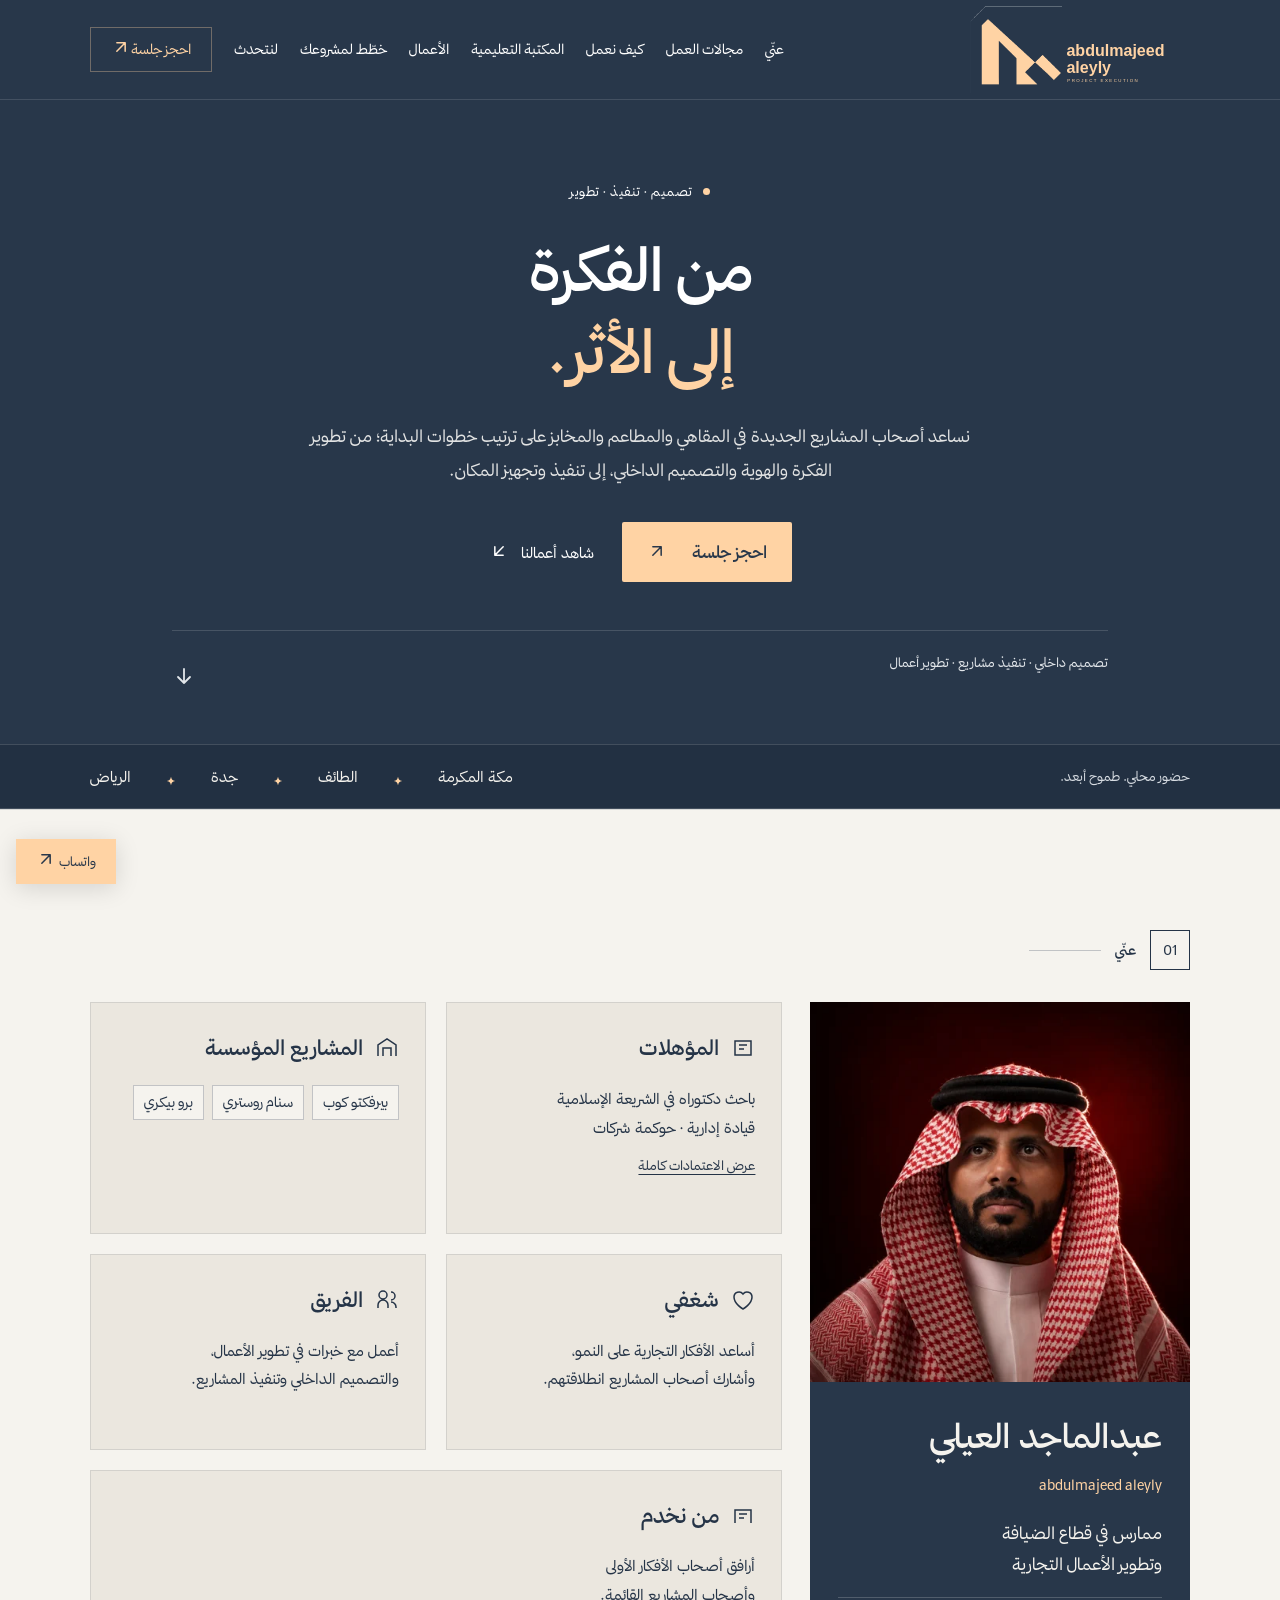
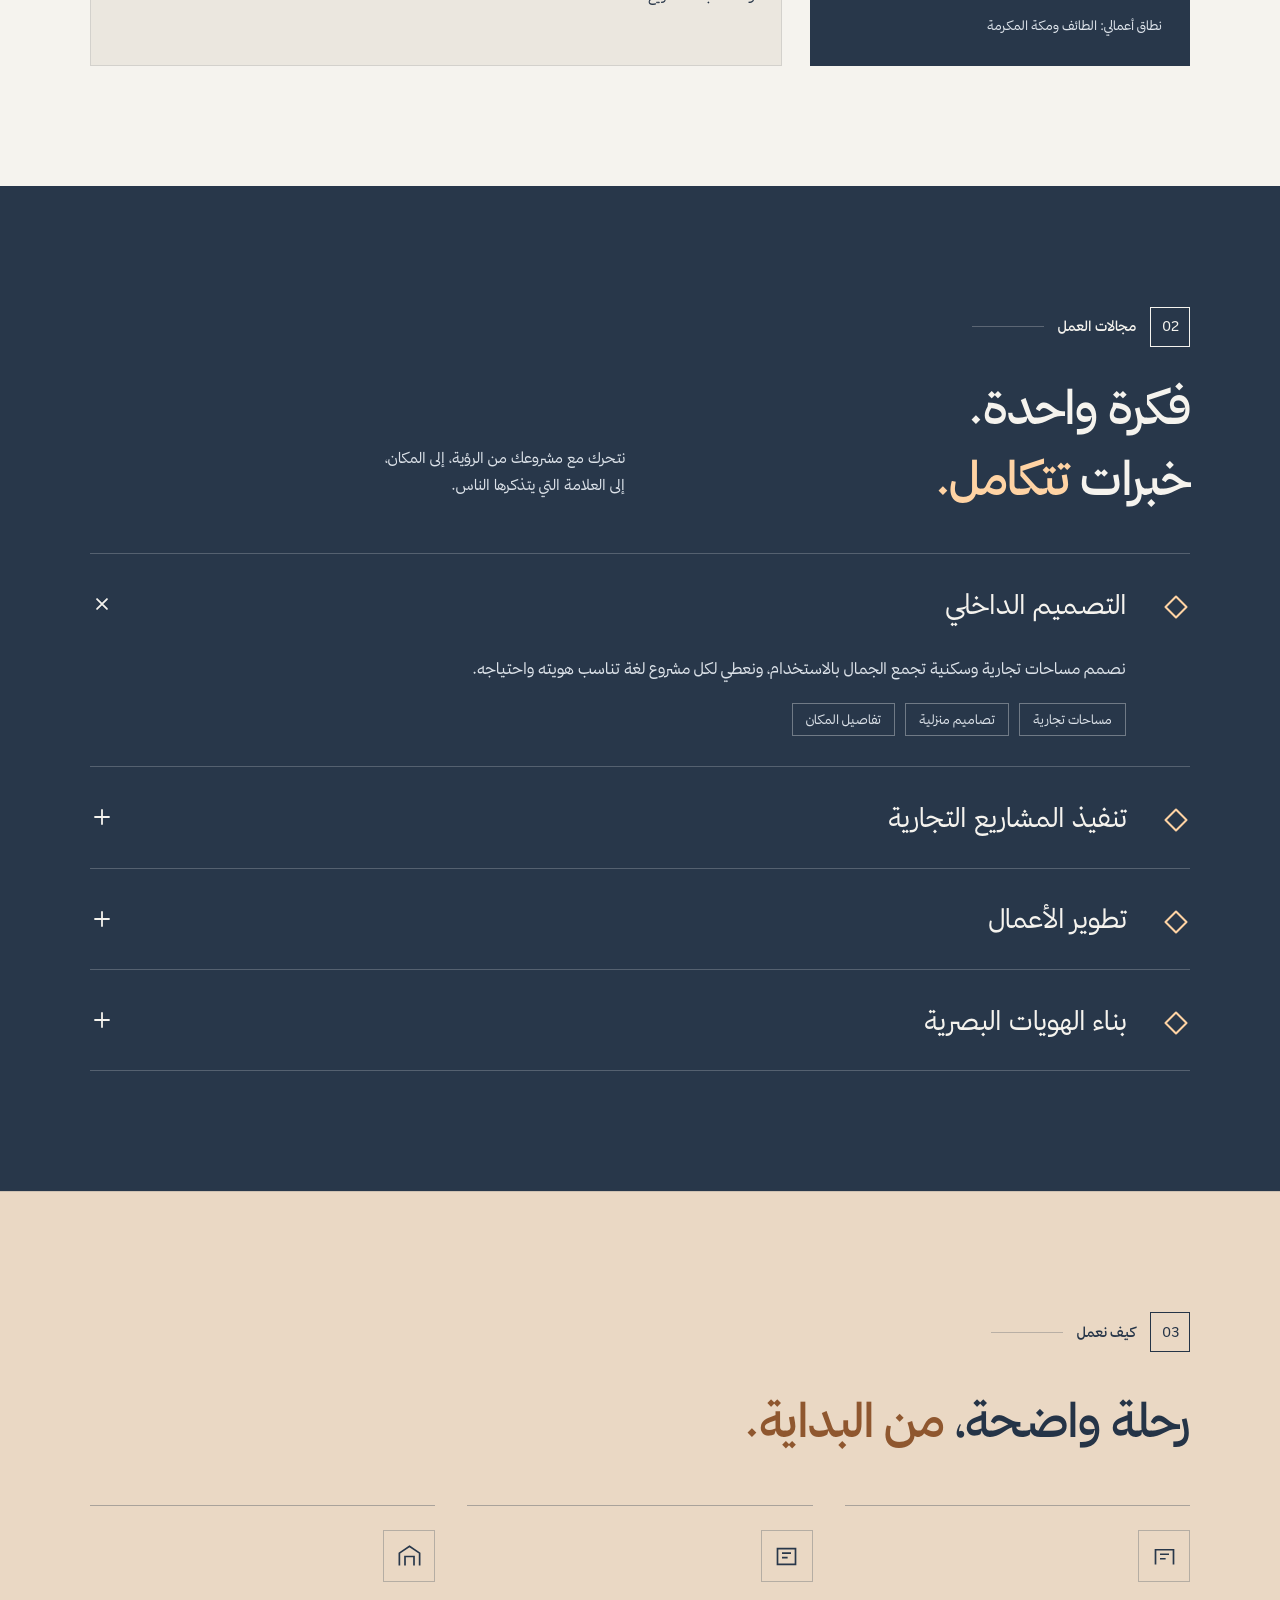
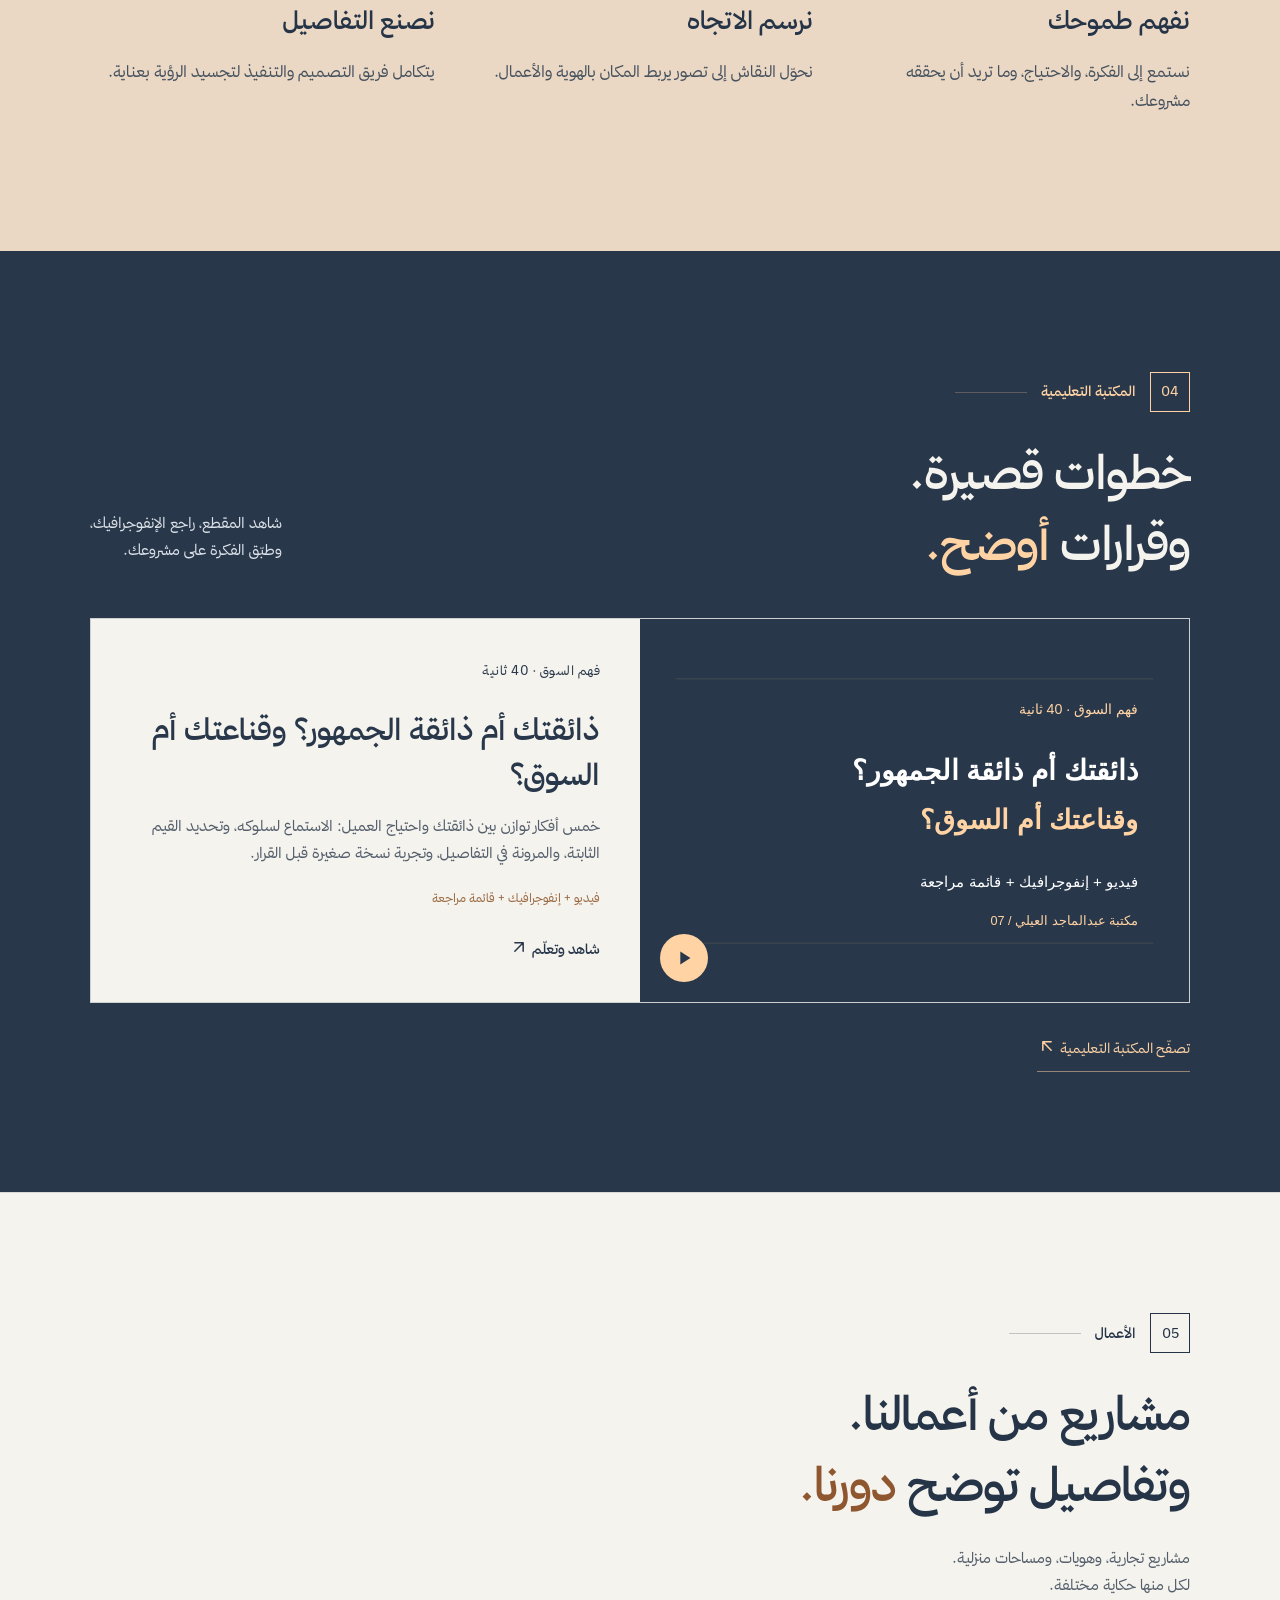
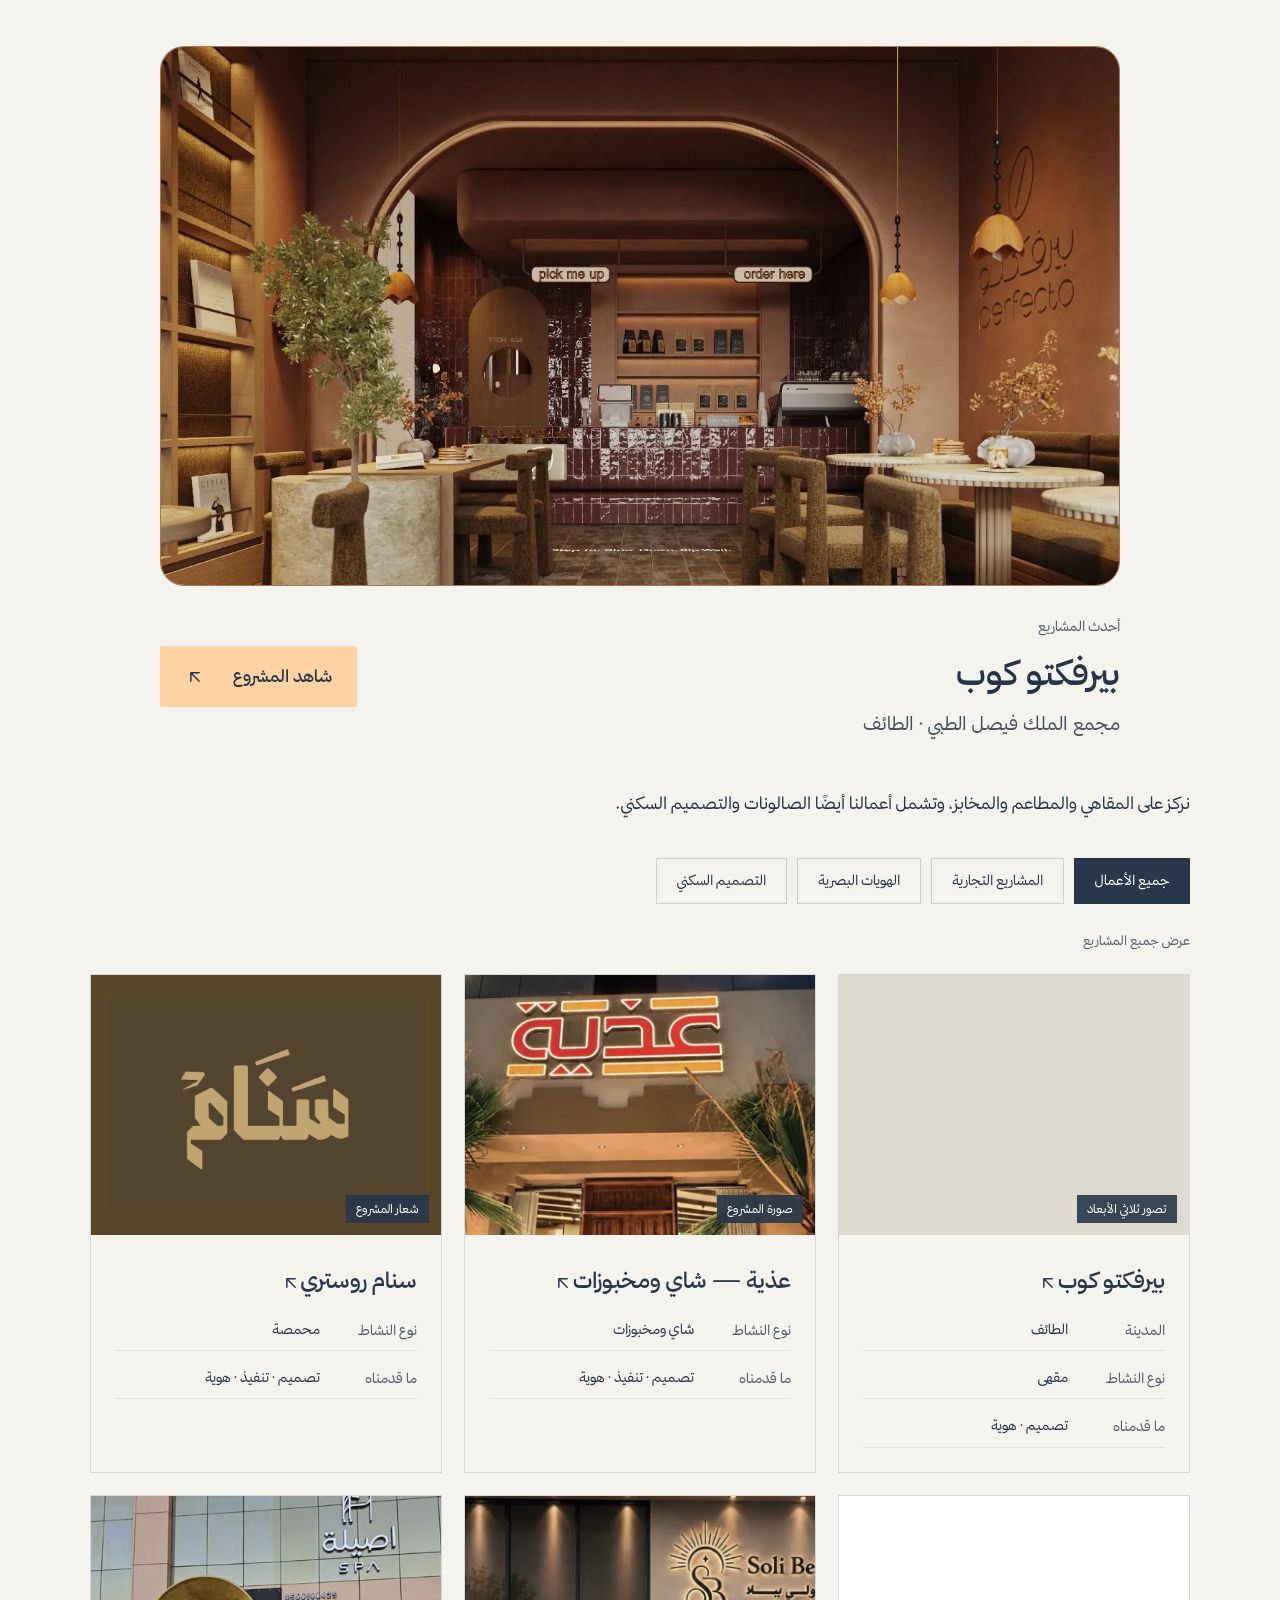
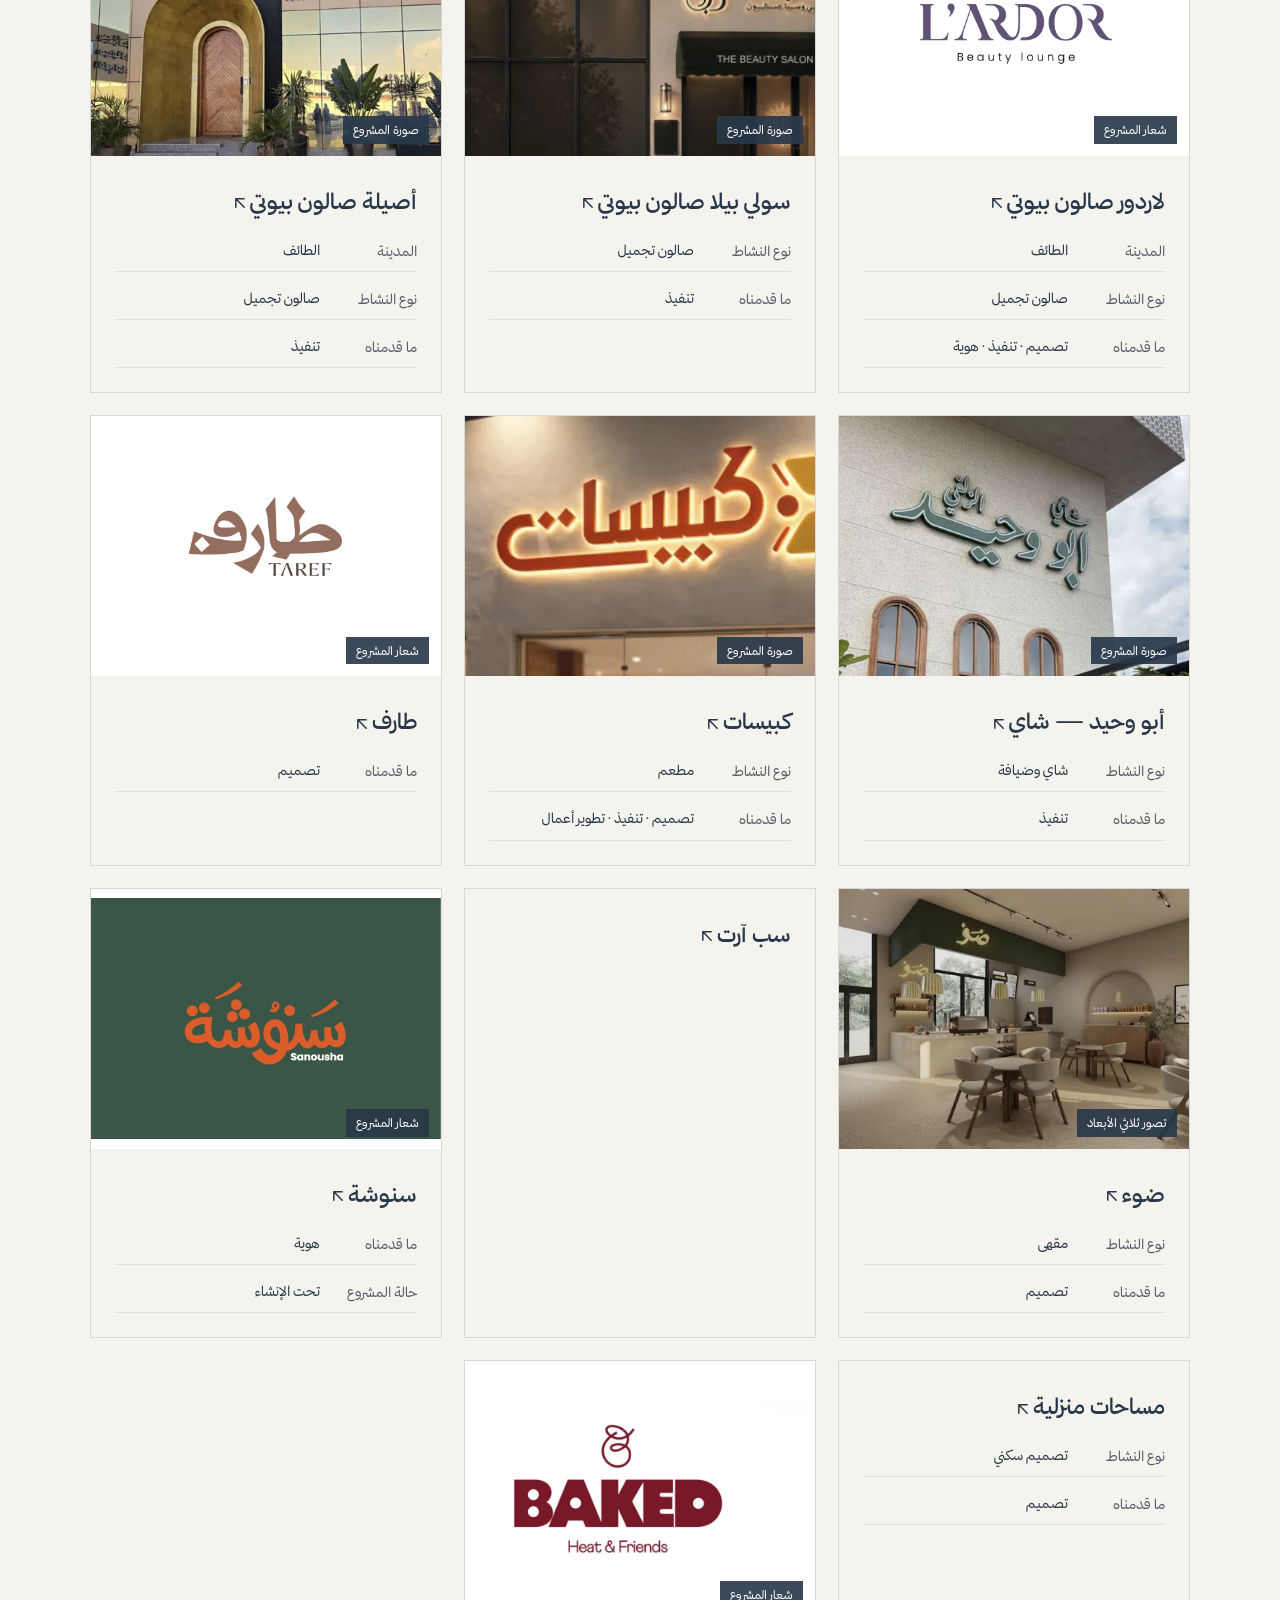
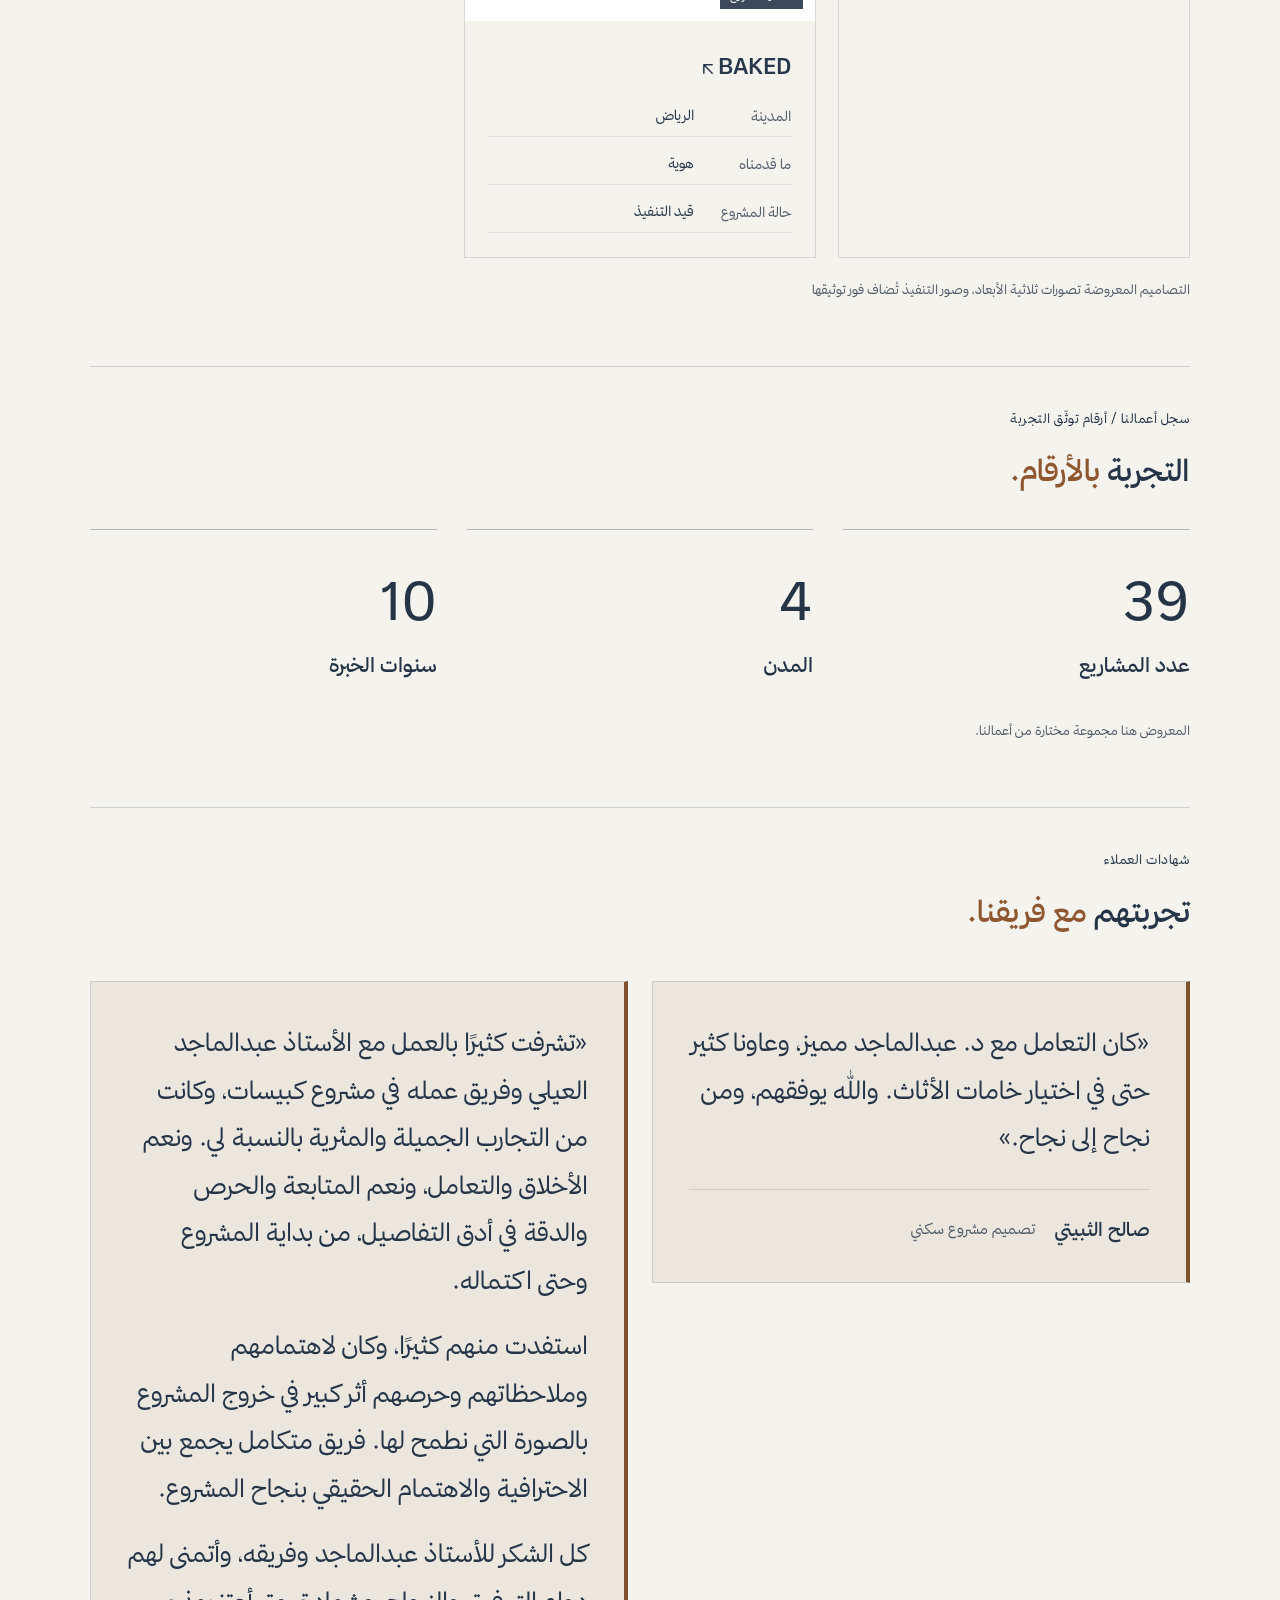
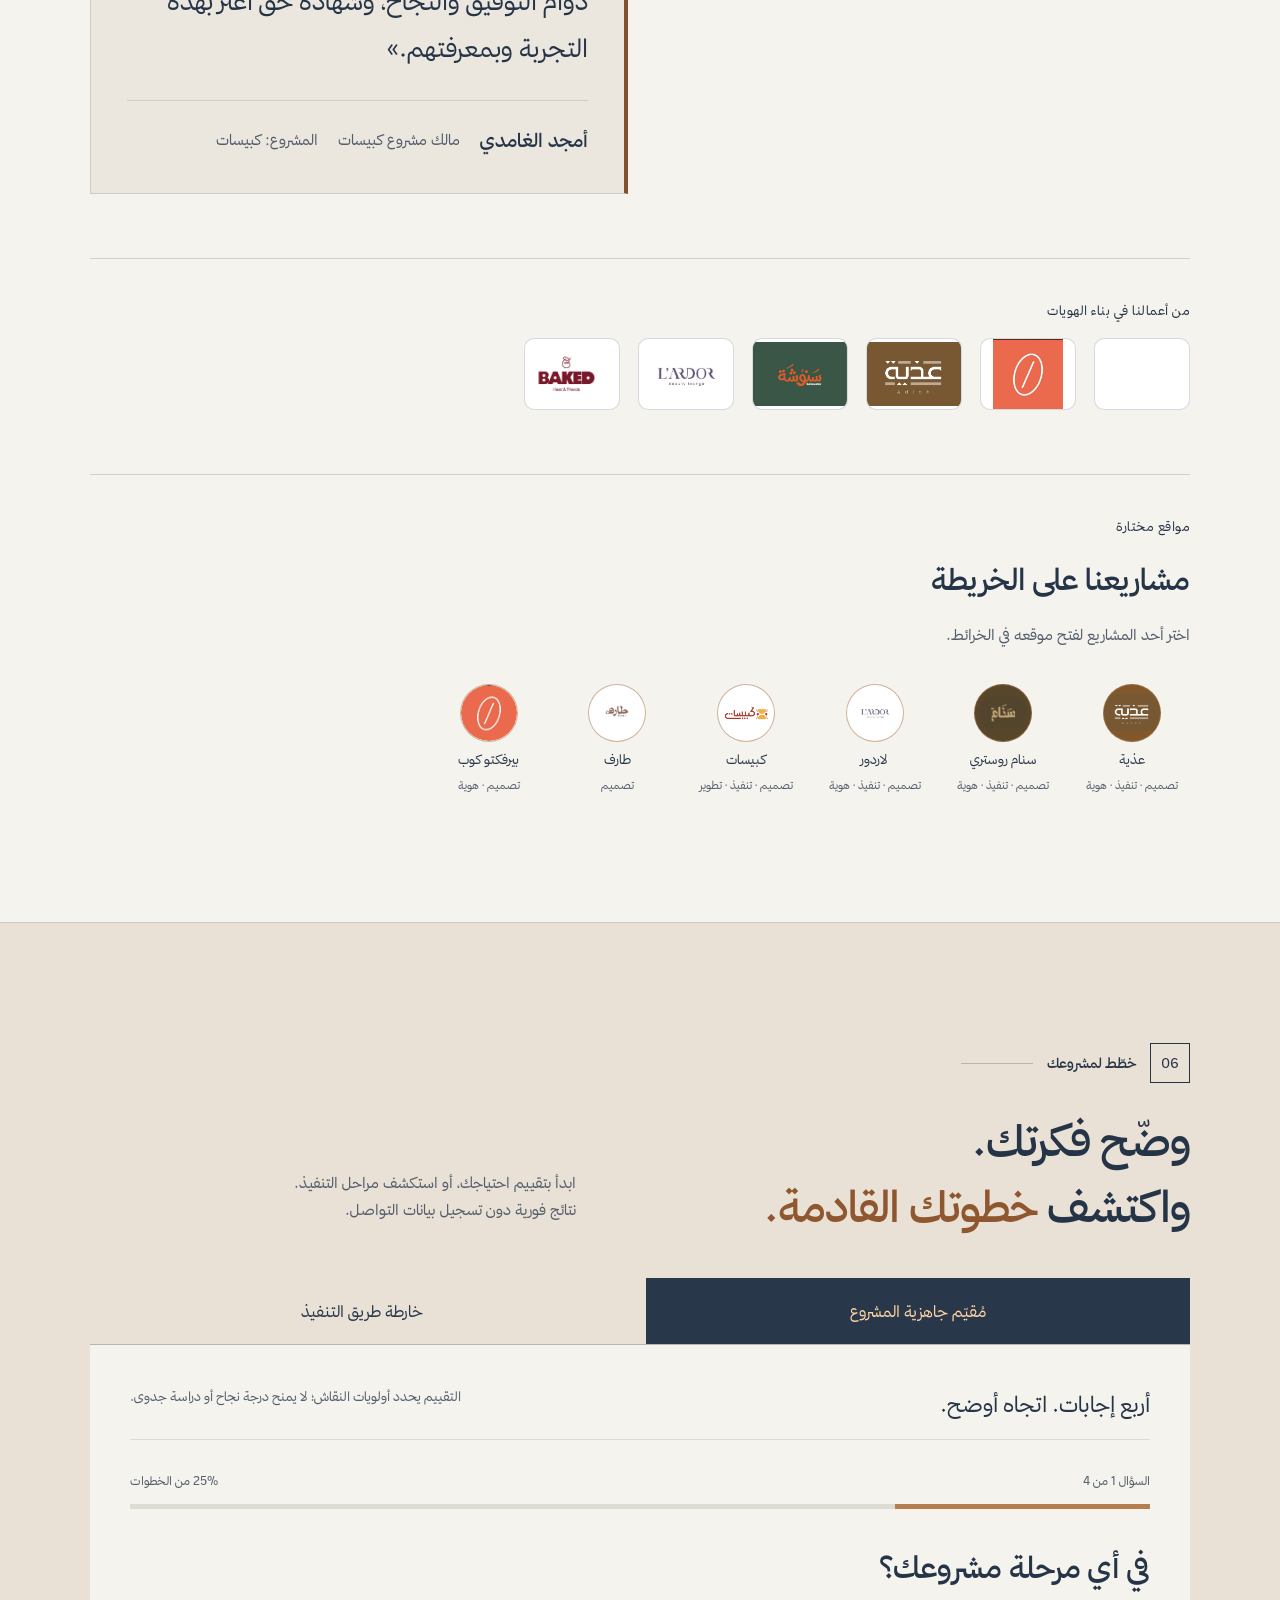
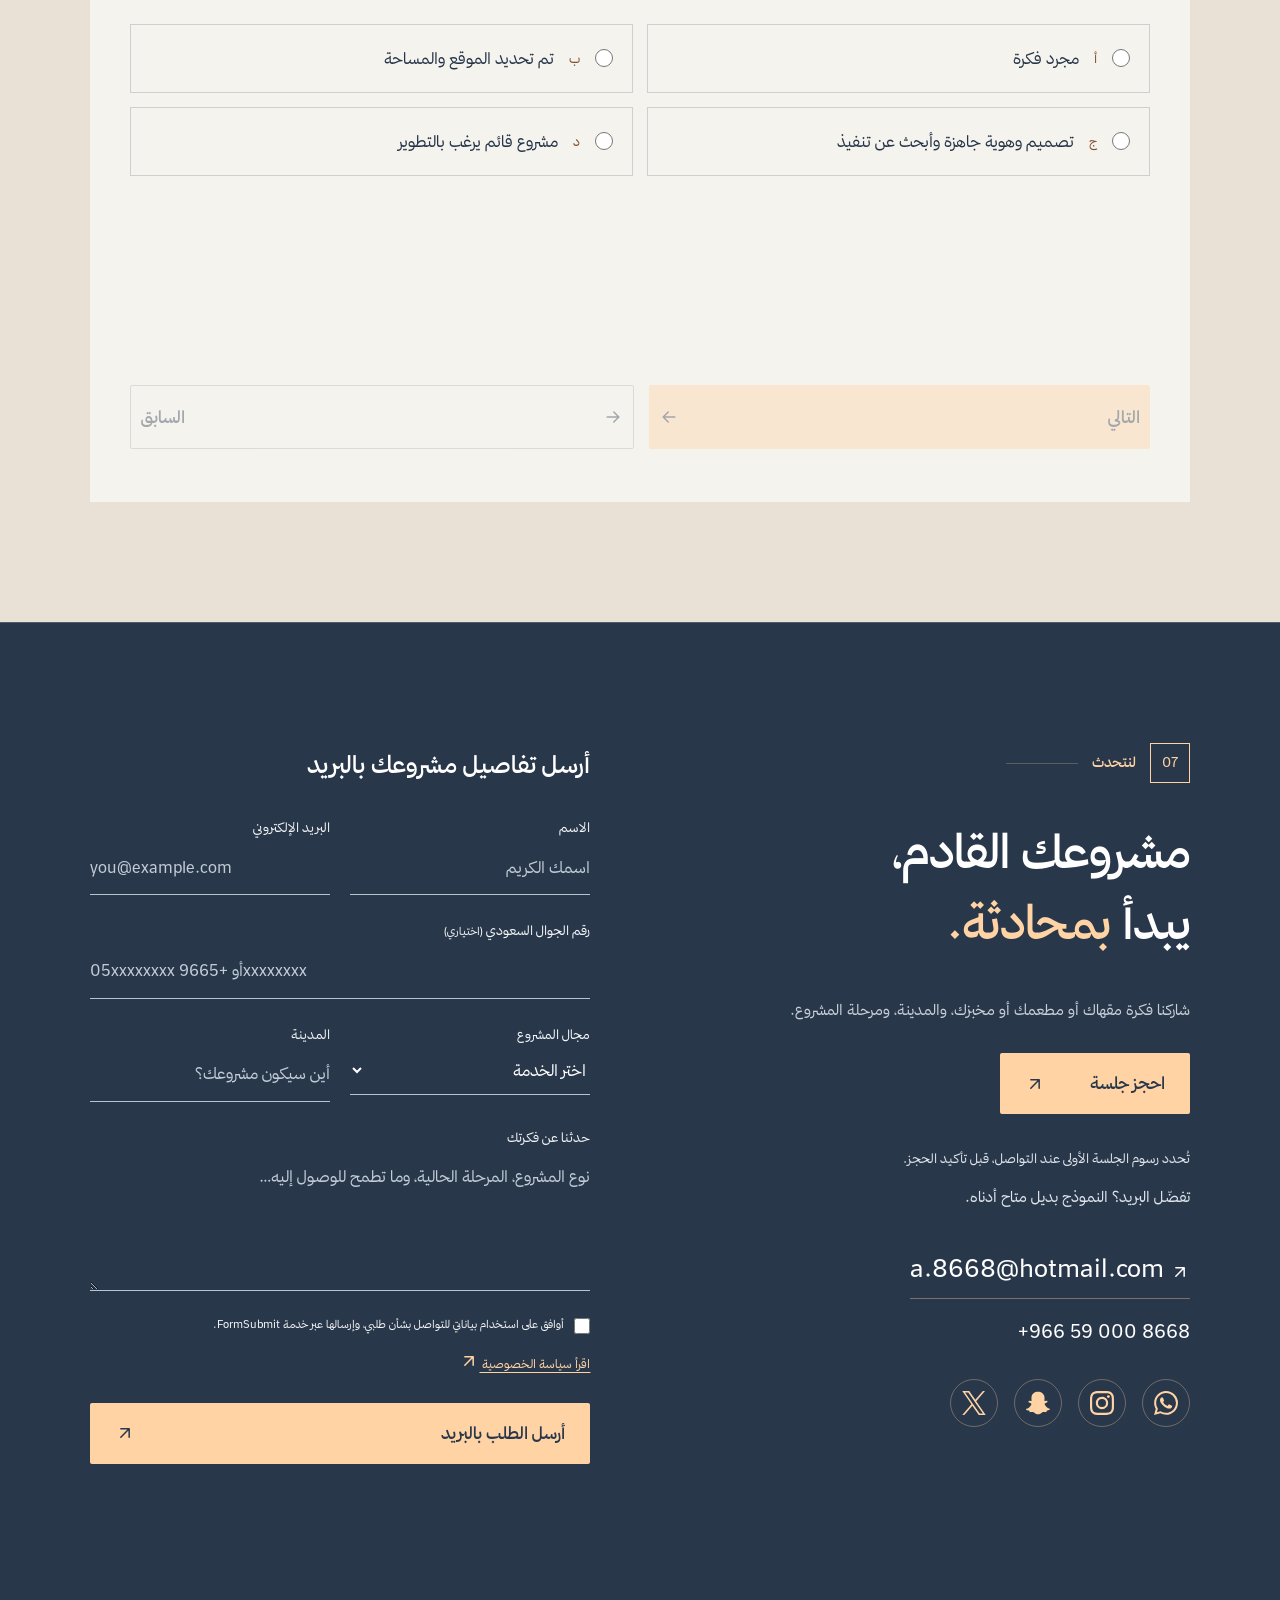
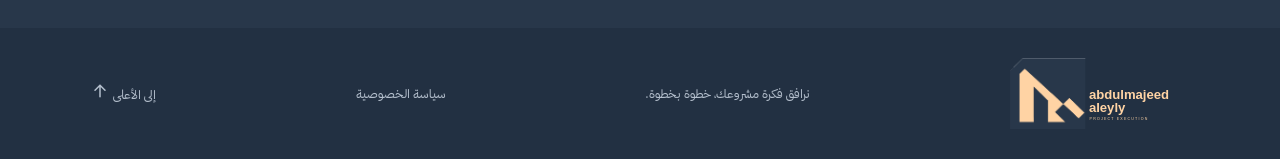
==== commit ae58f9e9: "Replace remaining emoji-prone UI glyphs across every page and dynamic state" ====
--- a/index.html
+++ b/index.html
@@ -10,7 +10,7 @@
 <link rel="stylesheet" href="assets/font.css">
 <link rel="stylesheet" href="style.css?v=20261105-polish">
 <link rel="stylesheet" href="learning.css?v=20261105-polish">
-<link rel="stylesheet" href="enhancements.css?v=20261108-library">
+<link rel="stylesheet" href="enhancements.css?v=20261108-vectors2">
 <link rel="stylesheet" href="organization.css?v=20261108-learning-first">
 <link rel="canonical" href="https://aleyly.github.io/abdulmajeed-aleyly-portfolio/">
 <meta name="theme-color" content="#28374a">
@@ -51,7 +51,7 @@
 <a href="https://wa.me/966590008668" target="_blank" rel="noopener noreferrer">احجز جلسة <span><span aria-hidden="true"><svg class="ui-arrow" width="20" height="20" viewBox="0 0 24 24" fill="none" stroke="currentColor" stroke-width="1.8" stroke-linecap="round" stroke-linejoin="round" aria-hidden="true" focusable="false"><path d="M7 17 17 7M7 7h10v10"/></svg></span></span>
 </a>
 </nav>
-<button type="button" id="menu" aria-label="القائمة" aria-expanded="false" aria-controls="primary-nav">☰</button>
+<button type="button" id="menu" aria-label="القائمة" aria-expanded="false" aria-controls="primary-nav"><svg class="ui-icon ui-menu" width="24" height="24" viewBox="0 0 24 24" fill="none" stroke="currentColor" stroke-width="1.8" stroke-linecap="round" stroke-linejoin="round" aria-hidden="true" focusable="false"><path d="M4 6h16M4 12h16M4 18h16"/></svg></button>
 </header>
 <main id="main-content">
 <section class="hero">
@@ -76,7 +76,7 @@
 </div>
 <div class="city-strip">
 <span>حضور محلي. طموح أبعد.</span>
-<div>مكة المكرمة <b>✦</b> الطائف <b>✦</b> جدة <b>✦</b> الرياض</div>
+<div>مكة المكرمة <b><svg class="ui-icon ui-spark" width="24" height="24" viewBox="0 0 24 24" fill="none" stroke="currentColor" stroke-width="1.8" stroke-linecap="round" stroke-linejoin="round" aria-hidden="true" focusable="false"><path d="M12 2c1.4 6.5 3.5 8.6 10 10-6.5 1.4-8.6 3.5-10 10C10.6 15.5 8.5 13.4 2 12c6.5-1.4 8.6-3.5 10-10Z" fill="currentColor" stroke="none"/></svg></b> الطائف <b><svg class="ui-icon ui-spark" width="24" height="24" viewBox="0 0 24 24" fill="none" stroke="currentColor" stroke-width="1.8" stroke-linecap="round" stroke-linejoin="round" aria-hidden="true" focusable="false"><path d="M12 2c1.4 6.5 3.5 8.6 10 10-6.5 1.4-8.6 3.5-10 10C10.6 15.5 8.5 13.4 2 12c6.5-1.4 8.6-3.5 10-10Z" fill="currentColor" stroke="none"/></svg></b> جدة <b><svg class="ui-icon ui-spark" width="24" height="24" viewBox="0 0 24 24" fill="none" stroke="currentColor" stroke-width="1.8" stroke-linecap="round" stroke-linejoin="round" aria-hidden="true" focusable="false"><path d="M12 2c1.4 6.5 3.5 8.6 10 10-6.5 1.4-8.6 3.5-10 10C10.6 15.5 8.5 13.4 2 12c6.5-1.4 8.6-3.5 10-10Z" fill="currentColor" stroke="none"/></svg></b> الرياض</div>
 </div>
 </section>
 <section id="about" class="section about about-profile main-section" aria-labelledby="about-title">
@@ -154,7 +154,7 @@
 </div>
 </div>
 <details id="team" class="profile-team" hidden>
-<summary>تعرّف على فريق العمل <span aria-hidden="true">+</span>
+<summary>تعرّف على فريق العمل <span aria-hidden="true"><svg class="ui-icon ui-plus" width="24" height="24" viewBox="0 0 24 24" fill="none" stroke="currentColor" stroke-width="1.8" stroke-linecap="round" stroke-linejoin="round" aria-hidden="true" focusable="false"><path d="M12 5v14M5 12h14"/></svg></span>
 </summary>
 <div class="profile-team-body">
 <div class="section-head">
@@ -232,9 +232,9 @@
 <div class="service-list">
 <details open>
 <summary>
-<span class="service-mark" aria-hidden="true">◇</span>
+<span class="service-mark" aria-hidden="true"><svg class="ui-icon ui-diamond" width="24" height="24" viewBox="0 0 24 24" fill="none" stroke="currentColor" stroke-width="1.8" stroke-linecap="round" stroke-linejoin="round" aria-hidden="true" focusable="false"><path d="m12 3 9 9-9 9-9-9Z"/></svg></span>
 <h3>التصميم الداخلي</h3>
-<span class="plus">+</span>
+<span class="plus"><svg class="ui-icon ui-plus" width="24" height="24" viewBox="0 0 24 24" fill="none" stroke="currentColor" stroke-width="1.8" stroke-linecap="round" stroke-linejoin="round" aria-hidden="true" focusable="false"><path d="M12 5v14M5 12h14"/></svg></span>
 </summary>
 <div class="service-body">نصمم مساحات تجارية وسكنية تجمع الجمال بالاستخدام، ونعطي لكل مشروع لغة تناسب هويته واحتياجه.<div class="tags">
 <span>مساحات تجارية</span>
@@ -245,25 +245,25 @@
 </details>
 <details>
 <summary>
-<span class="service-mark" aria-hidden="true">◇</span>
+<span class="service-mark" aria-hidden="true"><svg class="ui-icon ui-diamond" width="24" height="24" viewBox="0 0 24 24" fill="none" stroke="currentColor" stroke-width="1.8" stroke-linecap="round" stroke-linejoin="round" aria-hidden="true" focusable="false"><path d="m12 3 9 9-9 9-9-9Z"/></svg></span>
 <h3>تنفيذ المشاريع التجارية</h3>
-<span class="plus">+</span>
+<span class="plus"><svg class="ui-icon ui-plus" width="24" height="24" viewBox="0 0 24 24" fill="none" stroke="currentColor" stroke-width="1.8" stroke-linecap="round" stroke-linejoin="round" aria-hidden="true" focusable="false"><path d="M12 5v14M5 12h14"/></svg></span>
 </summary>
 <div class="service-body">ننفّذ المشاريع التجارية بفريق من المهندسين وكوادر التنفيذ، وفق نطاق واضح ومخططات معتمدة.</div>
 </details>
 <details>
 <summary>
-<span class="service-mark" aria-hidden="true">◇</span>
+<span class="service-mark" aria-hidden="true"><svg class="ui-icon ui-diamond" width="24" height="24" viewBox="0 0 24 24" fill="none" stroke="currentColor" stroke-width="1.8" stroke-linecap="round" stroke-linejoin="round" aria-hidden="true" focusable="false"><path d="m12 3 9 9-9 9-9-9Z"/></svg></span>
 <h3>تطوير الأعمال</h3>
-<span class="plus">+</span>
+<span class="plus"><svg class="ui-icon ui-plus" width="24" height="24" viewBox="0 0 24 24" fill="none" stroke="currentColor" stroke-width="1.8" stroke-linecap="round" stroke-linejoin="round" aria-hidden="true" focusable="false"><path d="M12 5v14M5 12h14"/></svg></span>
 </summary>
 <div class="service-body">نراجع احتياج المشروع ونطوّر اتجاه العمل، بالاستفادة من تجاربنا في الرياض ومكة المكرمة والطائف وجدة.</div>
 </details>
 <details>
 <summary>
-<span class="service-mark" aria-hidden="true">◇</span>
+<span class="service-mark" aria-hidden="true"><svg class="ui-icon ui-diamond" width="24" height="24" viewBox="0 0 24 24" fill="none" stroke="currentColor" stroke-width="1.8" stroke-linecap="round" stroke-linejoin="round" aria-hidden="true" focusable="false"><path d="m12 3 9 9-9 9-9-9Z"/></svg></span>
 <h3>بناء الهويات البصرية</h3>
-<span class="plus">+</span>
+<span class="plus"><svg class="ui-icon ui-plus" width="24" height="24" viewBox="0 0 24 24" fill="none" stroke="currentColor" stroke-width="1.8" stroke-linecap="round" stroke-linejoin="round" aria-hidden="true" focusable="false"><path d="M12 5v14M5 12h14"/></svg></span>
 </summary>
 <div class="service-body">نبني حضورًا بصريًا يعبّر عن المشروع ويمنحه شخصيته في السوق السعودي، من الفكرة إلى تطبيقات الهوية.</div>
 </details>
@@ -649,7 +649,7 @@
 </section>
 </main>
 <dialog id="stage-dialog" aria-labelledby="stage-title" class="stage-dialog">
-<button type="button" class="stage-close" aria-label="إغلاق">×</button>
+<button type="button" class="stage-close" aria-label="إغلاق"><svg class="ui-icon ui-close" width="24" height="24" viewBox="0 0 24 24" fill="none" stroke="currentColor" stroke-width="1.8" stroke-linecap="round" stroke-linejoin="round" aria-hidden="true" focusable="false"><path d="m6 6 12 12M18 6 6 18"/></svg></button>
 <div id="stage-content">
 </div>
 </dialog>
@@ -661,13 +661,13 @@
 </footer>
 <a class="floating" href="https://wa.me/966590008668" target="_blank" rel="noopener noreferrer" aria-label="احجز جلسة عبر واتساب">واتساب <span aria-hidden="true"><svg class="ui-arrow" width="20" height="20" viewBox="0 0 24 24" fill="none" stroke="currentColor" stroke-width="1.8" stroke-linecap="round" stroke-linejoin="round" aria-hidden="true" focusable="false"><path d="M7 17 17 7M7 7h10v10"/></svg></span></a>
 <dialog id="project-dialog" aria-labelledby="dialog-title">
-<button type="button" class="close" aria-label="إغلاق">×</button>
+<button type="button" class="close" aria-label="إغلاق"><svg class="ui-icon ui-close" width="24" height="24" viewBox="0 0 24 24" fill="none" stroke="currentColor" stroke-width="1.8" stroke-linecap="round" stroke-linejoin="round" aria-hidden="true" focusable="false"><path d="m6 6 12 12M18 6 6 18"/></svg></button>
 <div id="dialog-content">
 </div>
 </dialog>
 <script defer src="project-data.js?v=20261105-polish">
 </script>
-<script defer src="app.js?v=20261108-library">
+<script defer src="app.js?v=20261108-vectors2">
 </script>
 <script defer src="site-config.js?v=20261105-polish">
 </script>
@@ -675,7 +675,7 @@
 </script>
 <script defer src="learning-data.js?v=20261108-lessons7">
 </script>
-<script defer src="learning.js?v=20261108-library">
+<script defer src="learning.js?v=20261108-vectors2">
 </script>
 </body>
 </html>
--- a/enhancements.css
+++ b/enhancements.css
@@ -34,3 +34,6 @@
 
 /* Vector arrows retain their text color and never fall back to emoji on iOS. */
 .ui-arrow{display:inline-block;width:20px;height:20px;min-width:20px;flex:0 0 20px;vertical-align:-.2em;overflow:visible;pointer-events:none}.hero-foot .ui-arrow{width:24px;height:24px}.button>span[aria-hidden],.text-link>span[aria-hidden]{display:inline-flex;align-items:center;justify-content:center}.text-link{display:inline-flex;align-items:center;gap:12px}
+
+/* All decorative UI controls use vectors, including library play badges. */
+.ui-icon{display:inline-block;width:24px;height:24px;min-width:24px;flex:0 0 24px;vertical-align:-.25em;pointer-events:none}.lesson-play .ui-icon{width:22px;height:22px;min-width:22px}.lesson-play{pointer-events:none}#menu .ui-icon{display:block;margin:auto;width:26px;height:26px}.close,.stage-close{line-height:0}.close .ui-icon,.stage-close .ui-icon{width:22px;height:22px}.city-strip .ui-spark{width:10px;height:10px;min-width:10px}.service-mark .ui-icon{width:28px;height:28px}.plus .ui-icon{display:block}
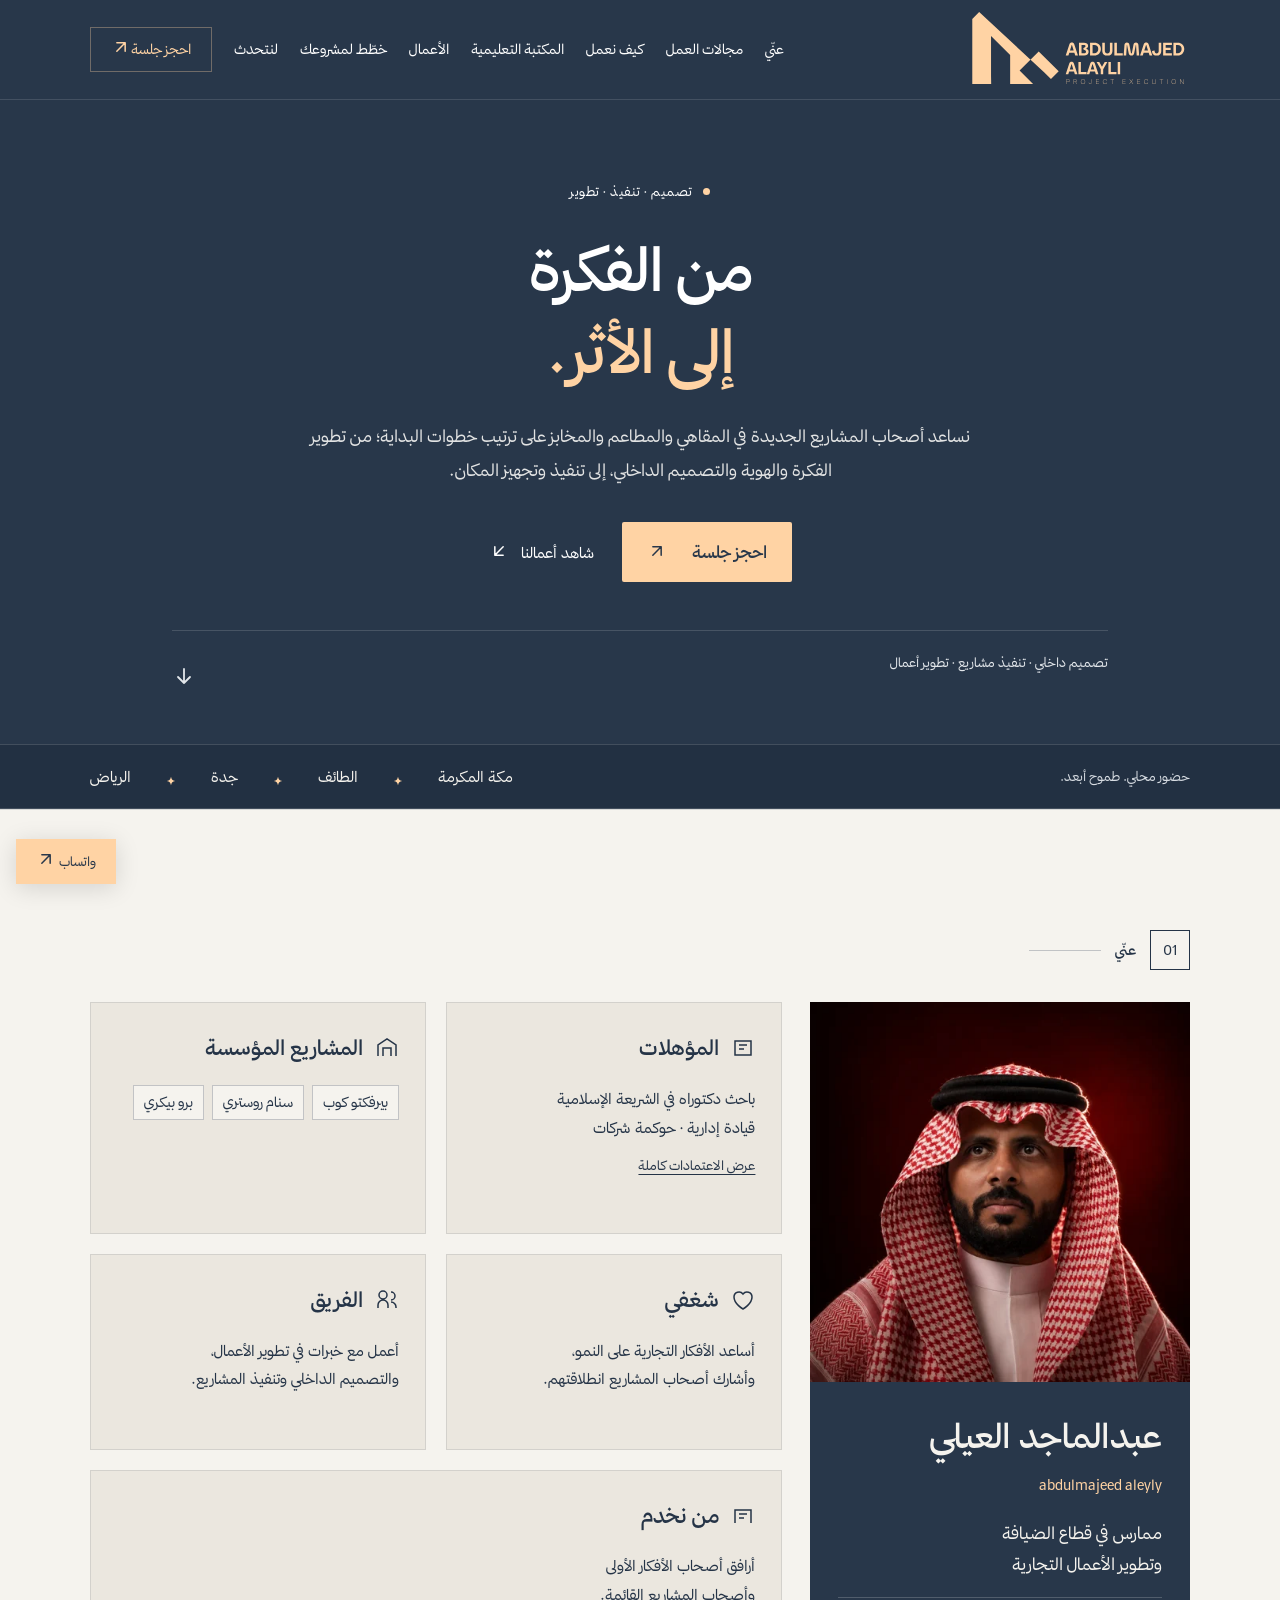
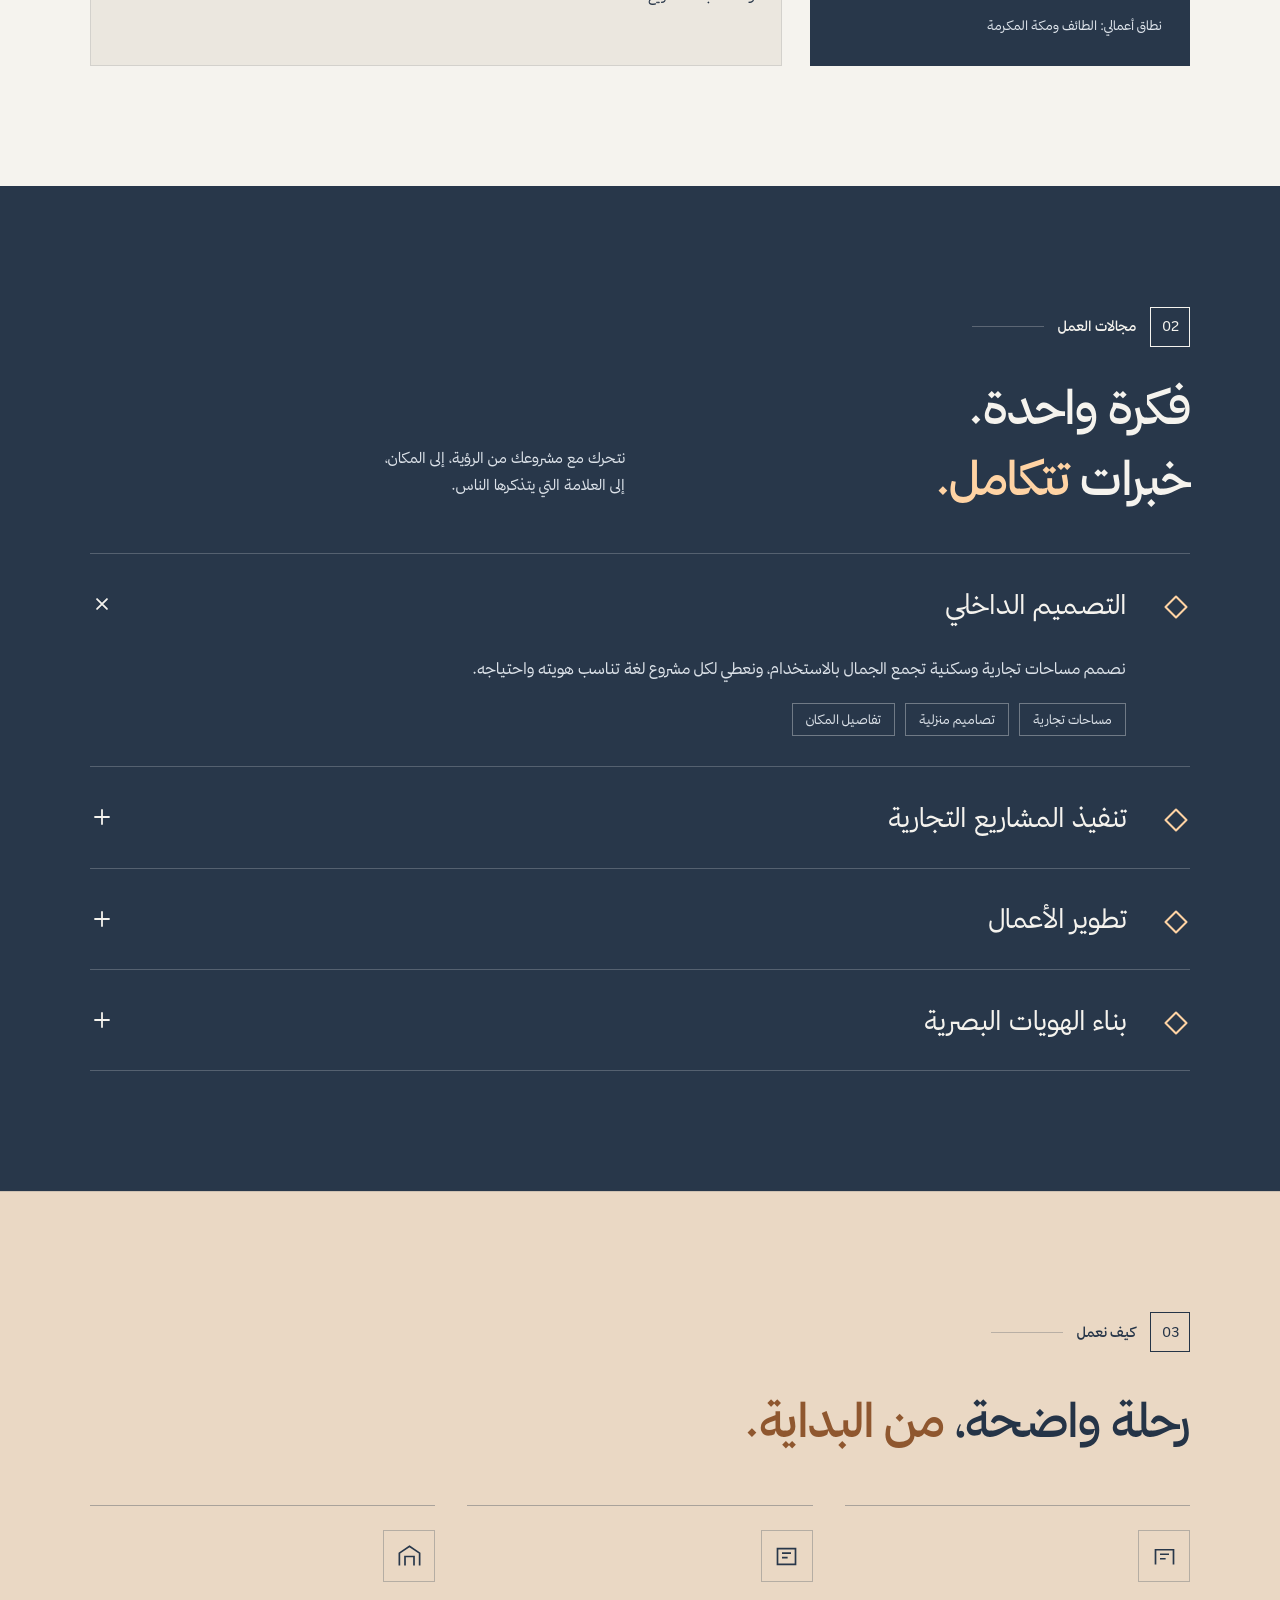
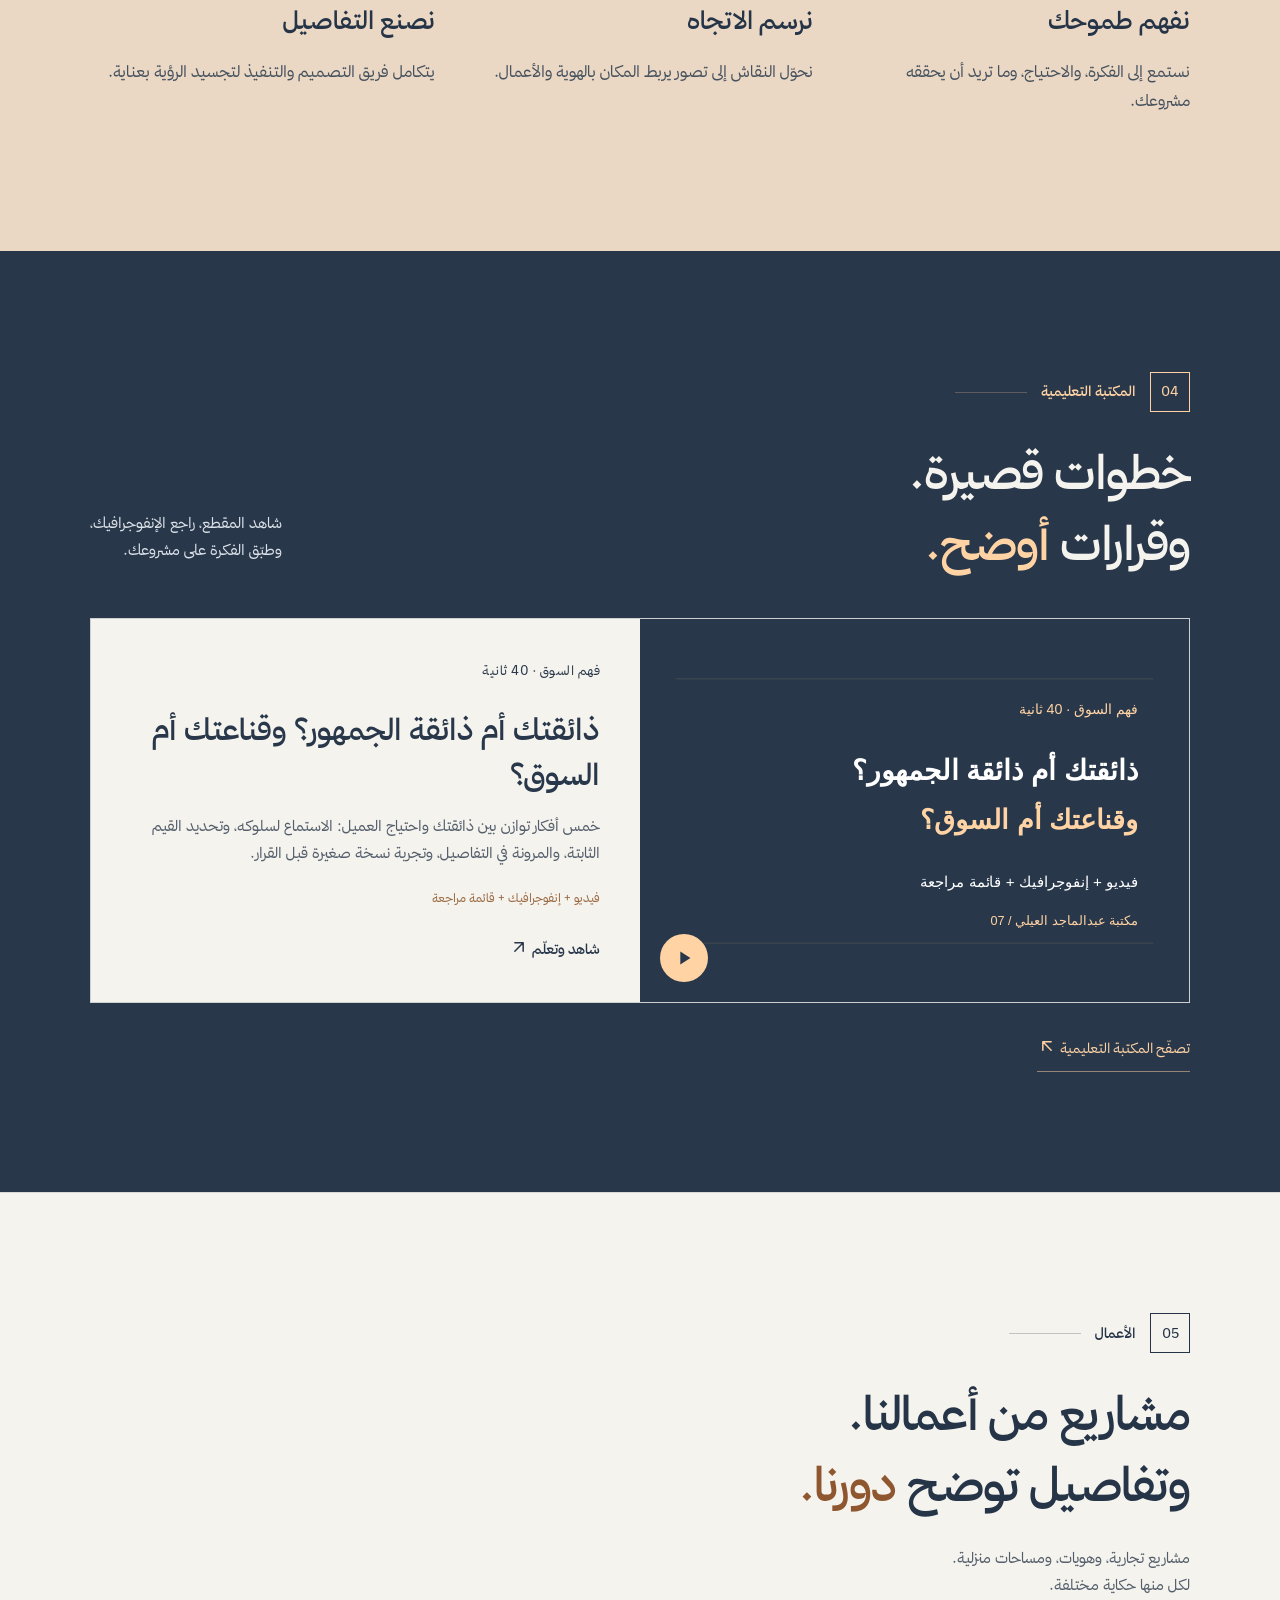
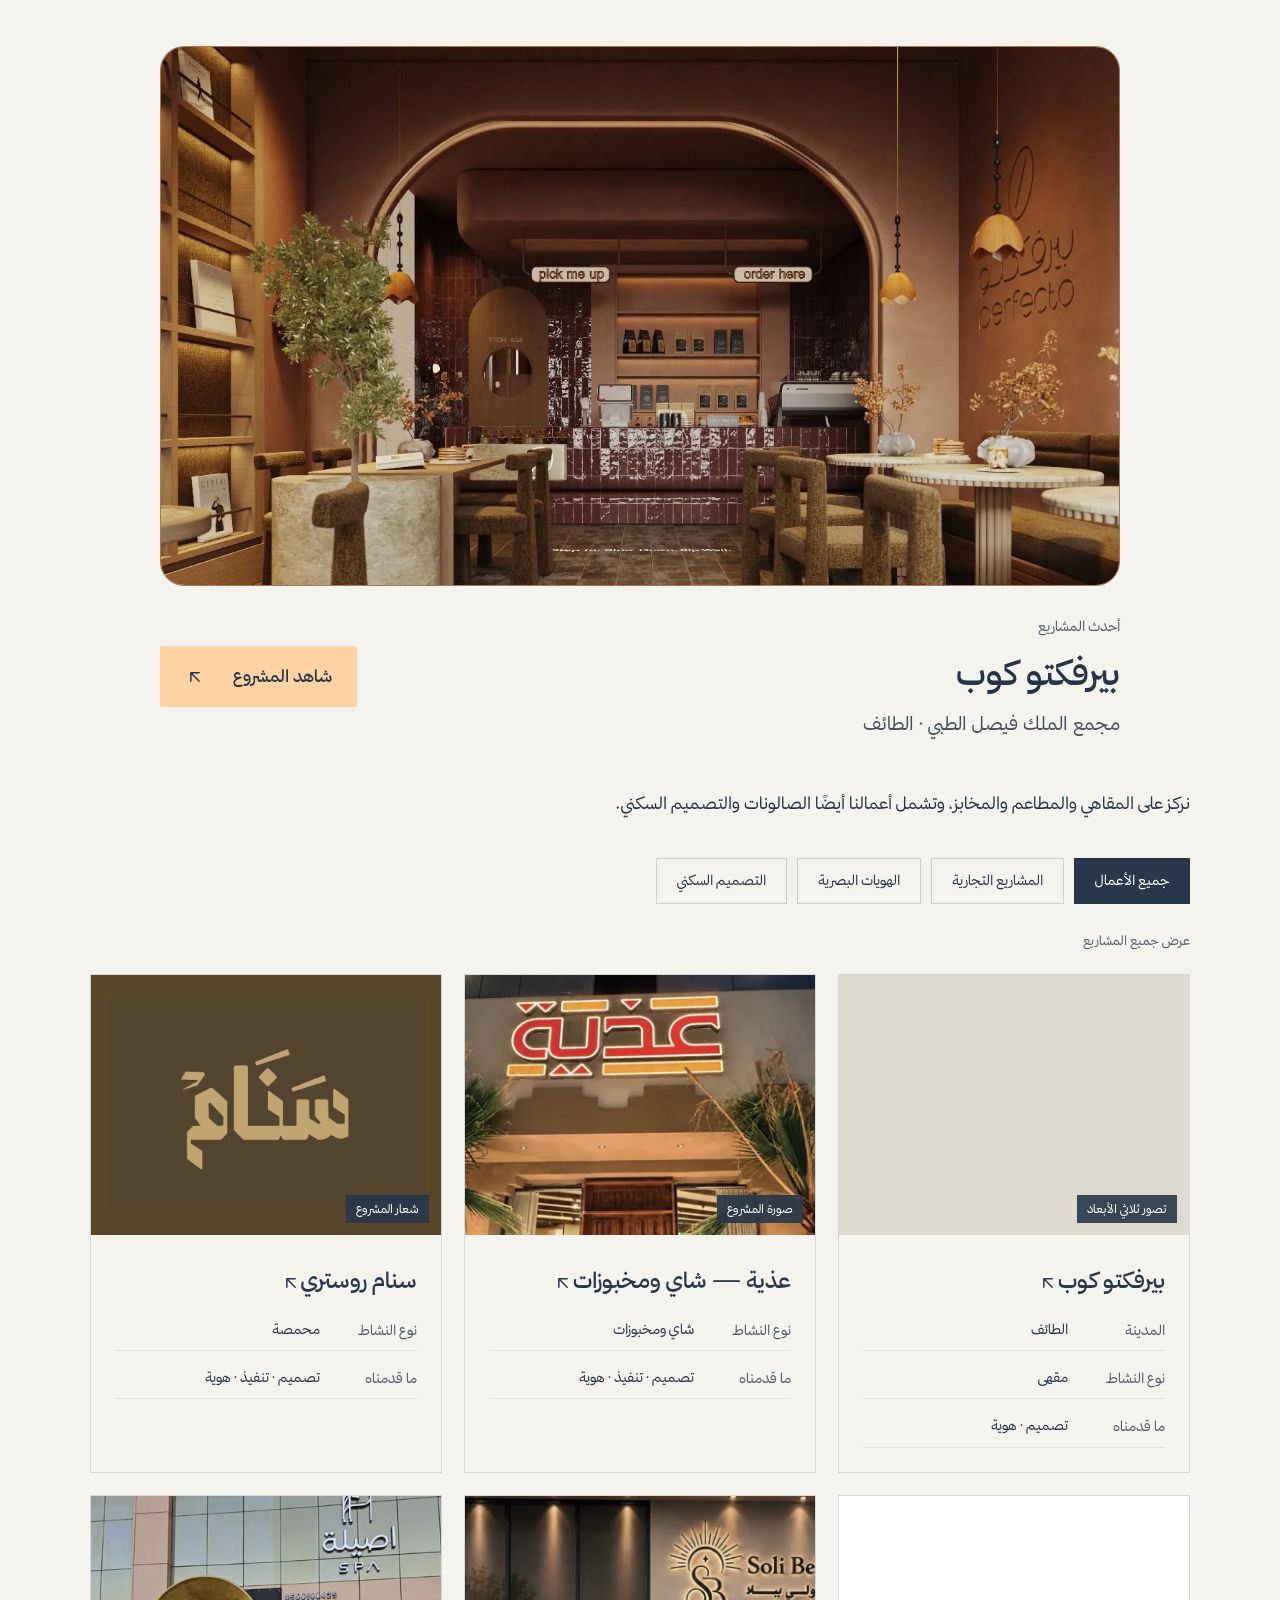
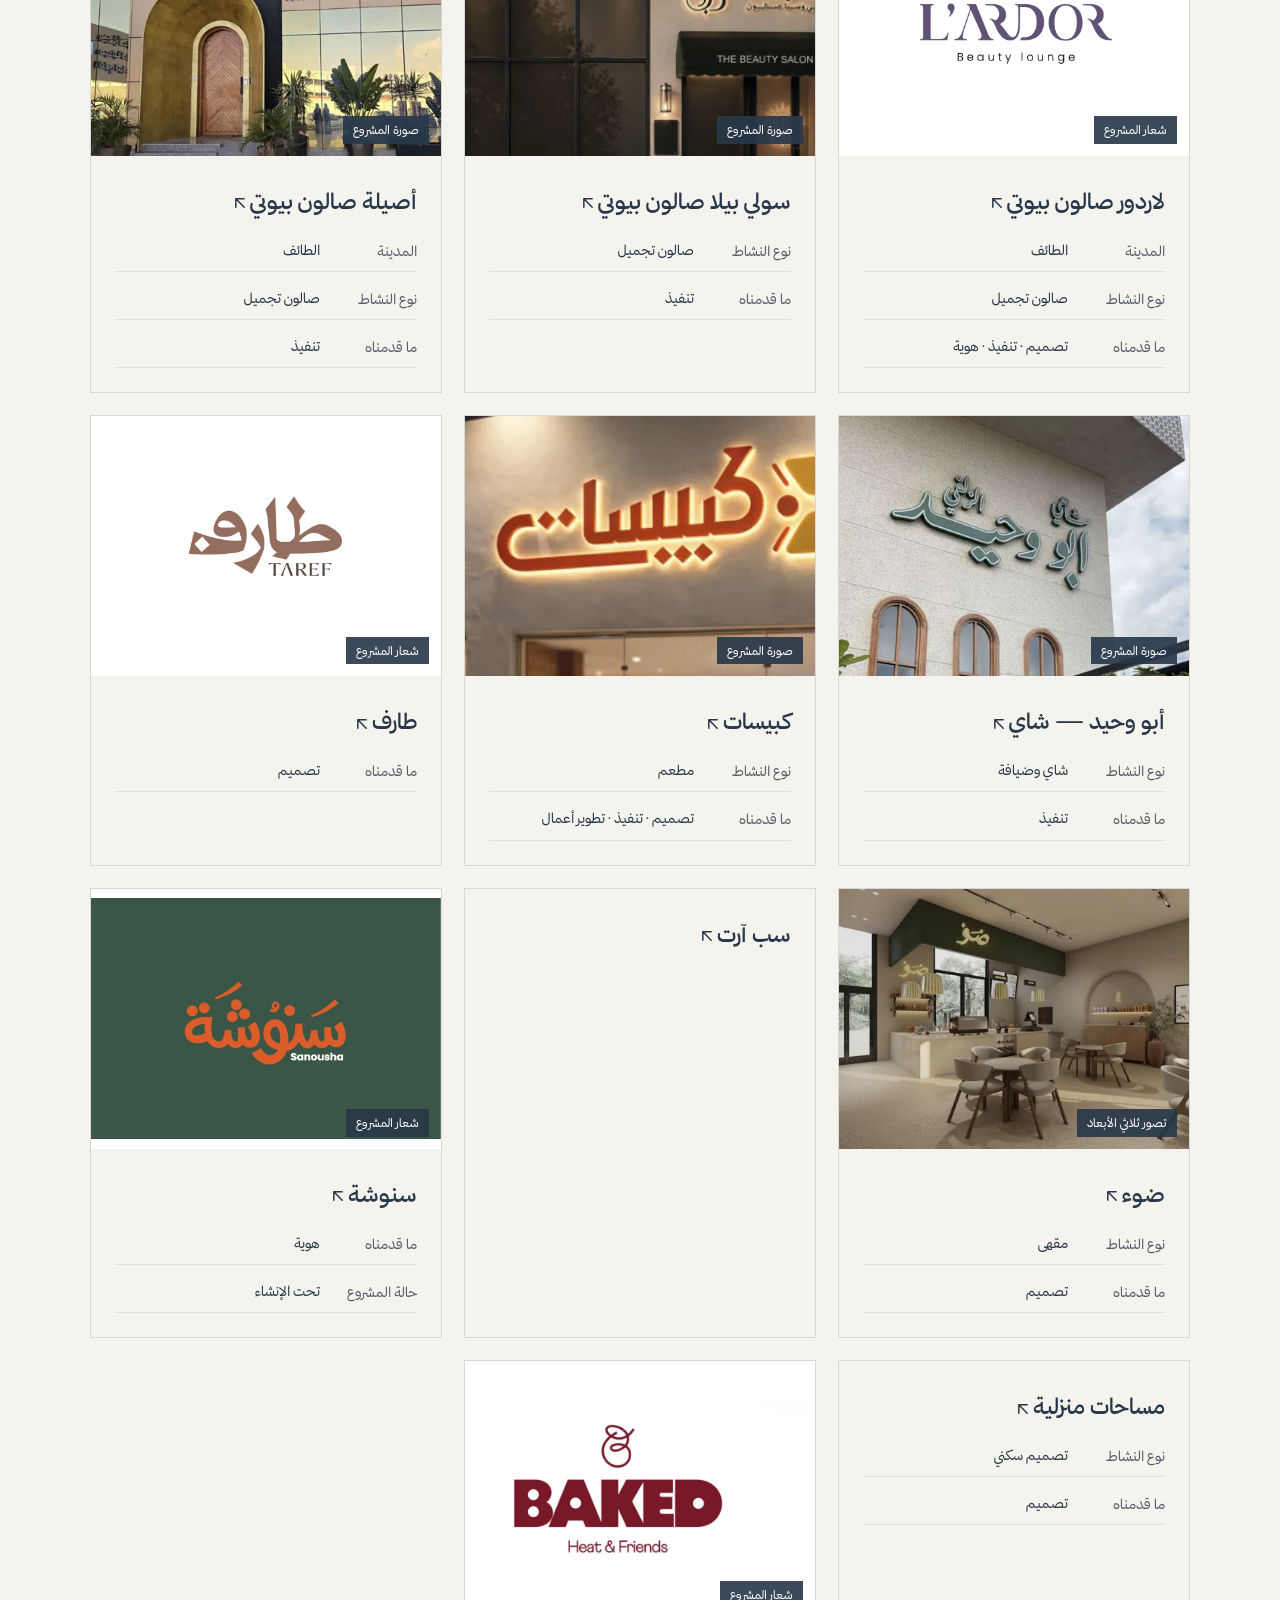
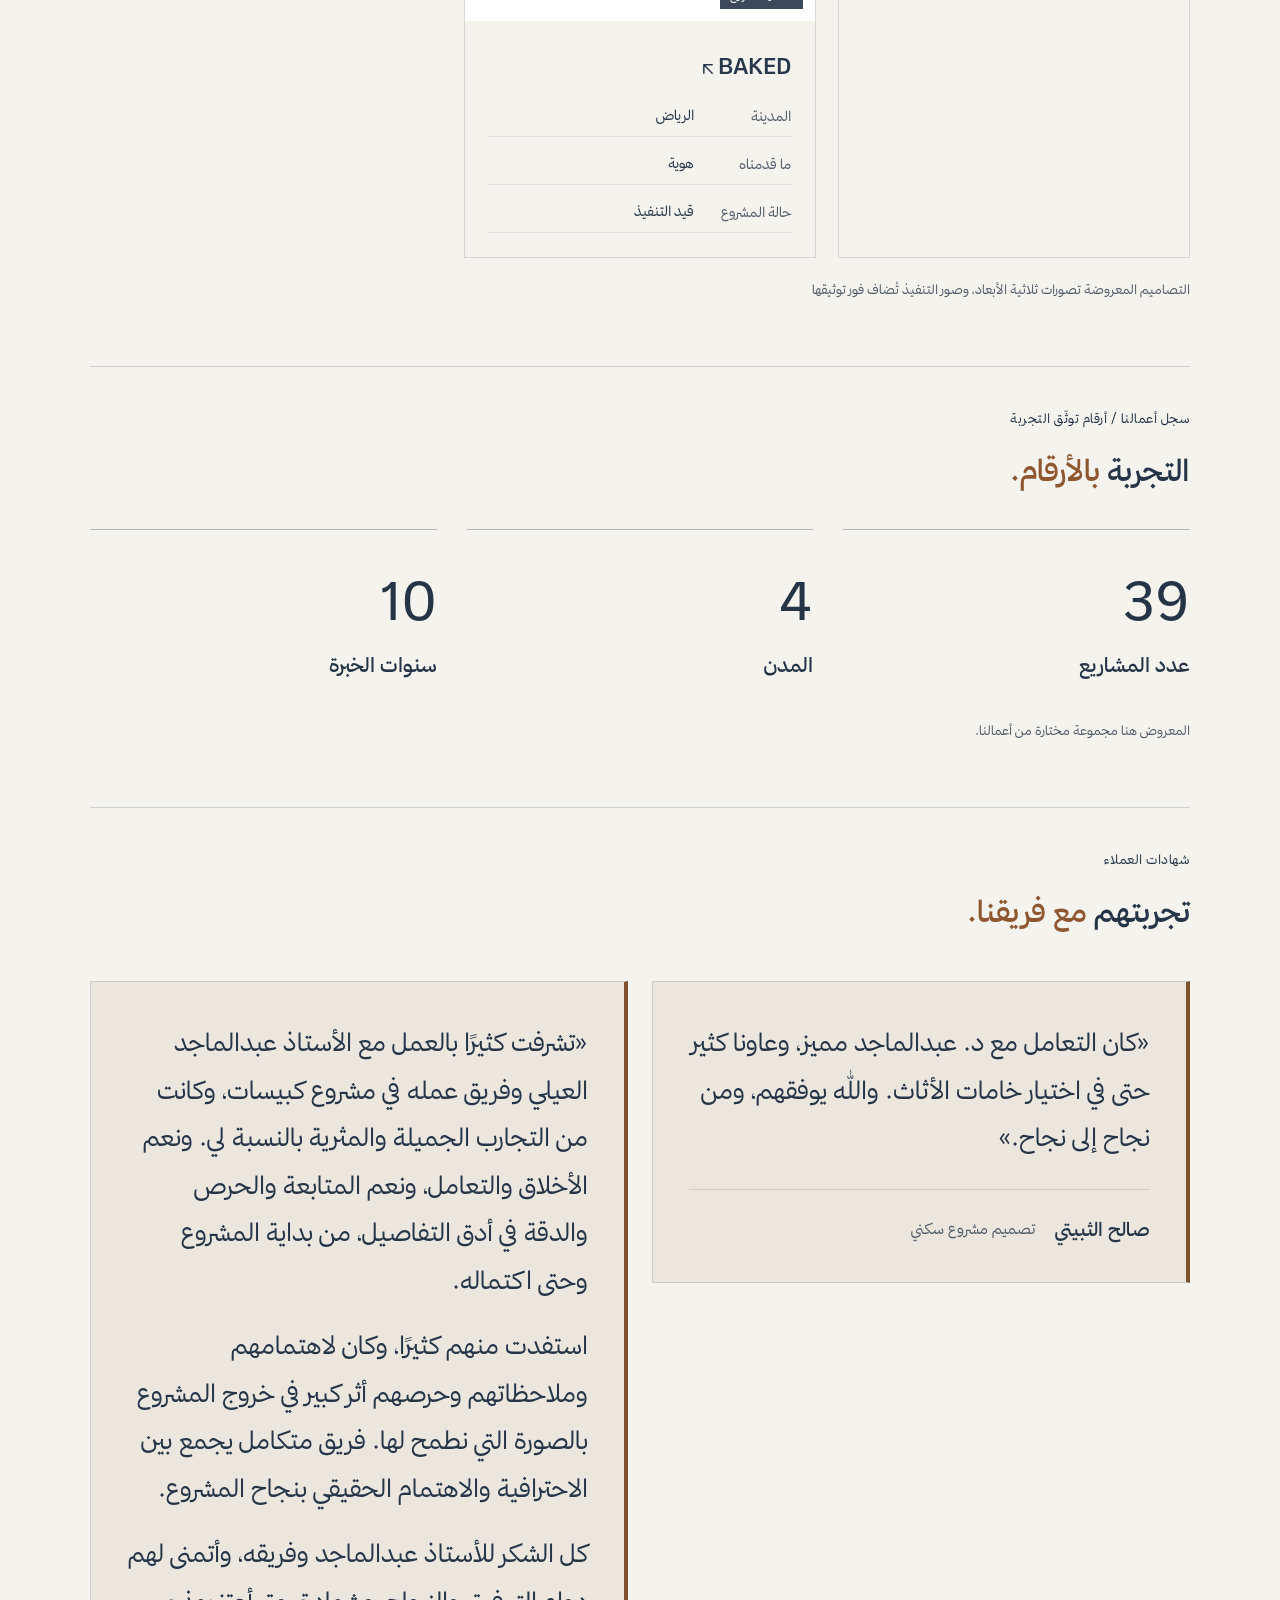
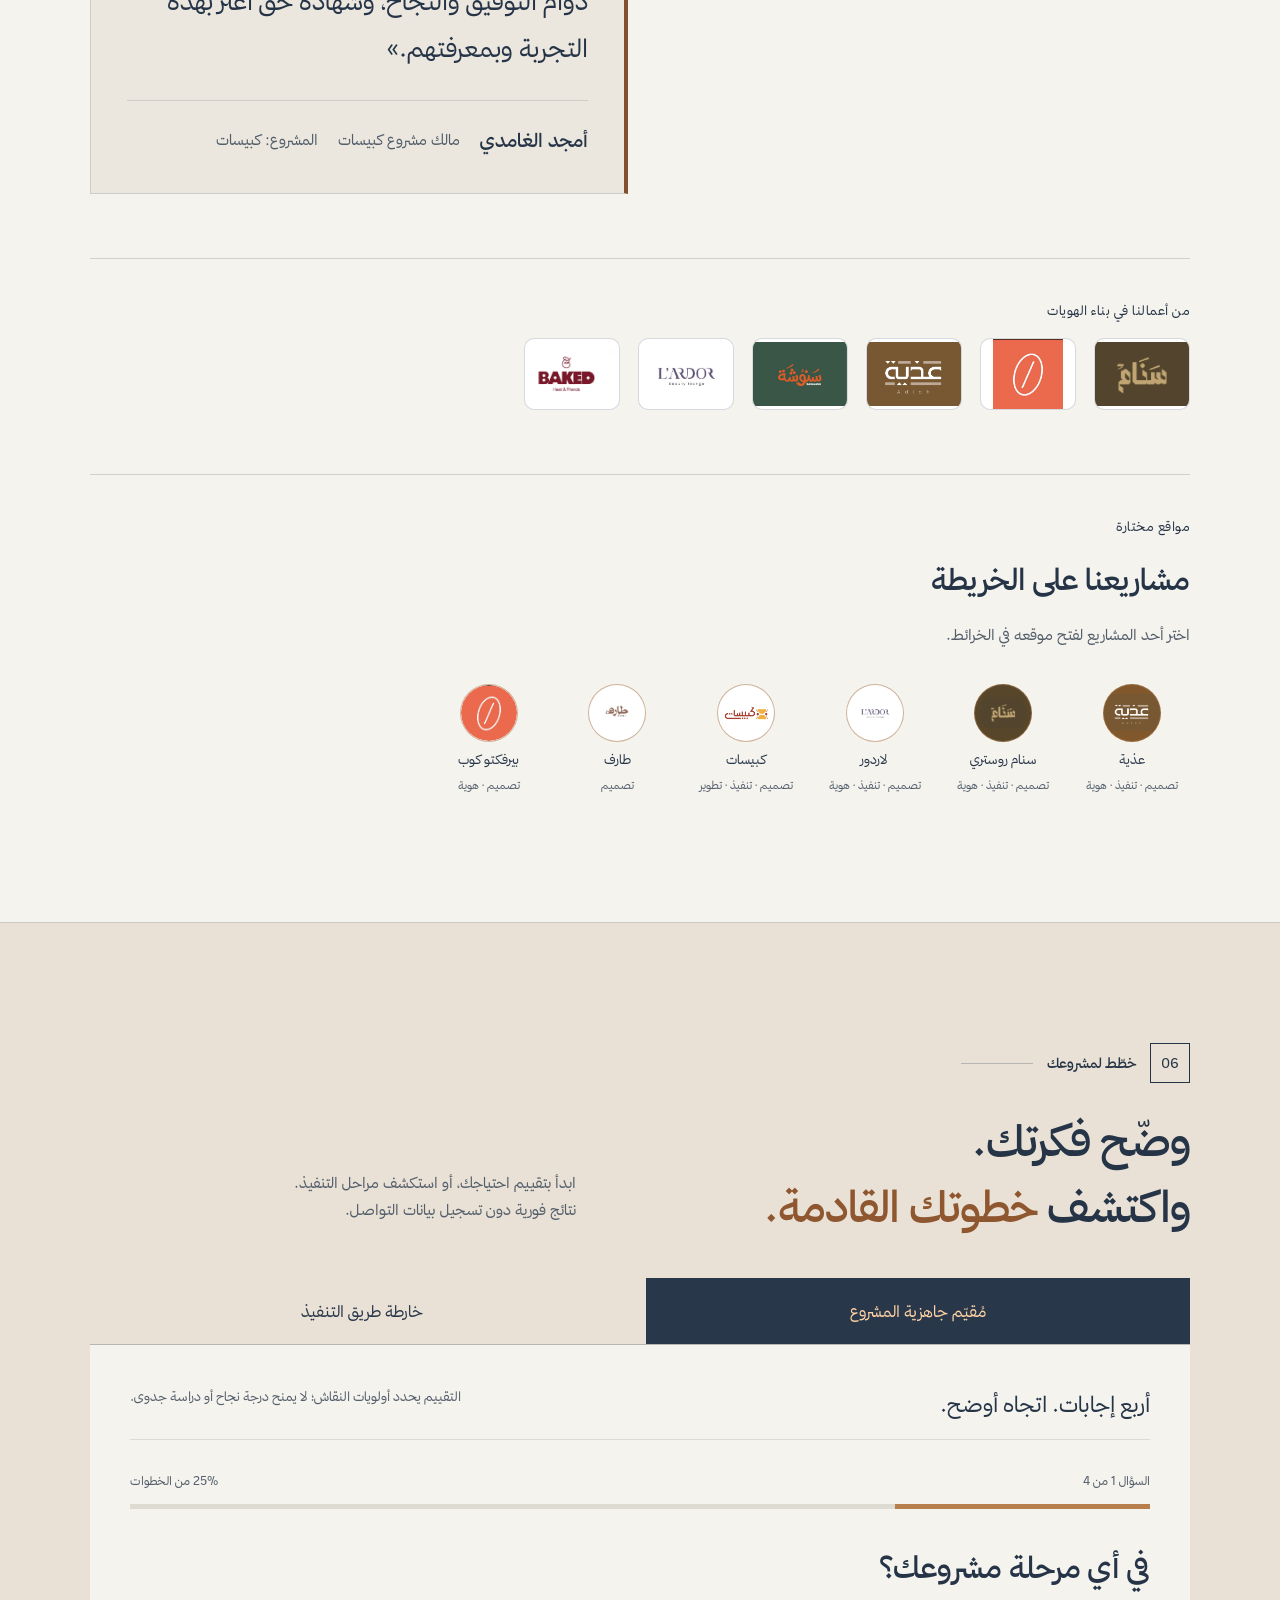
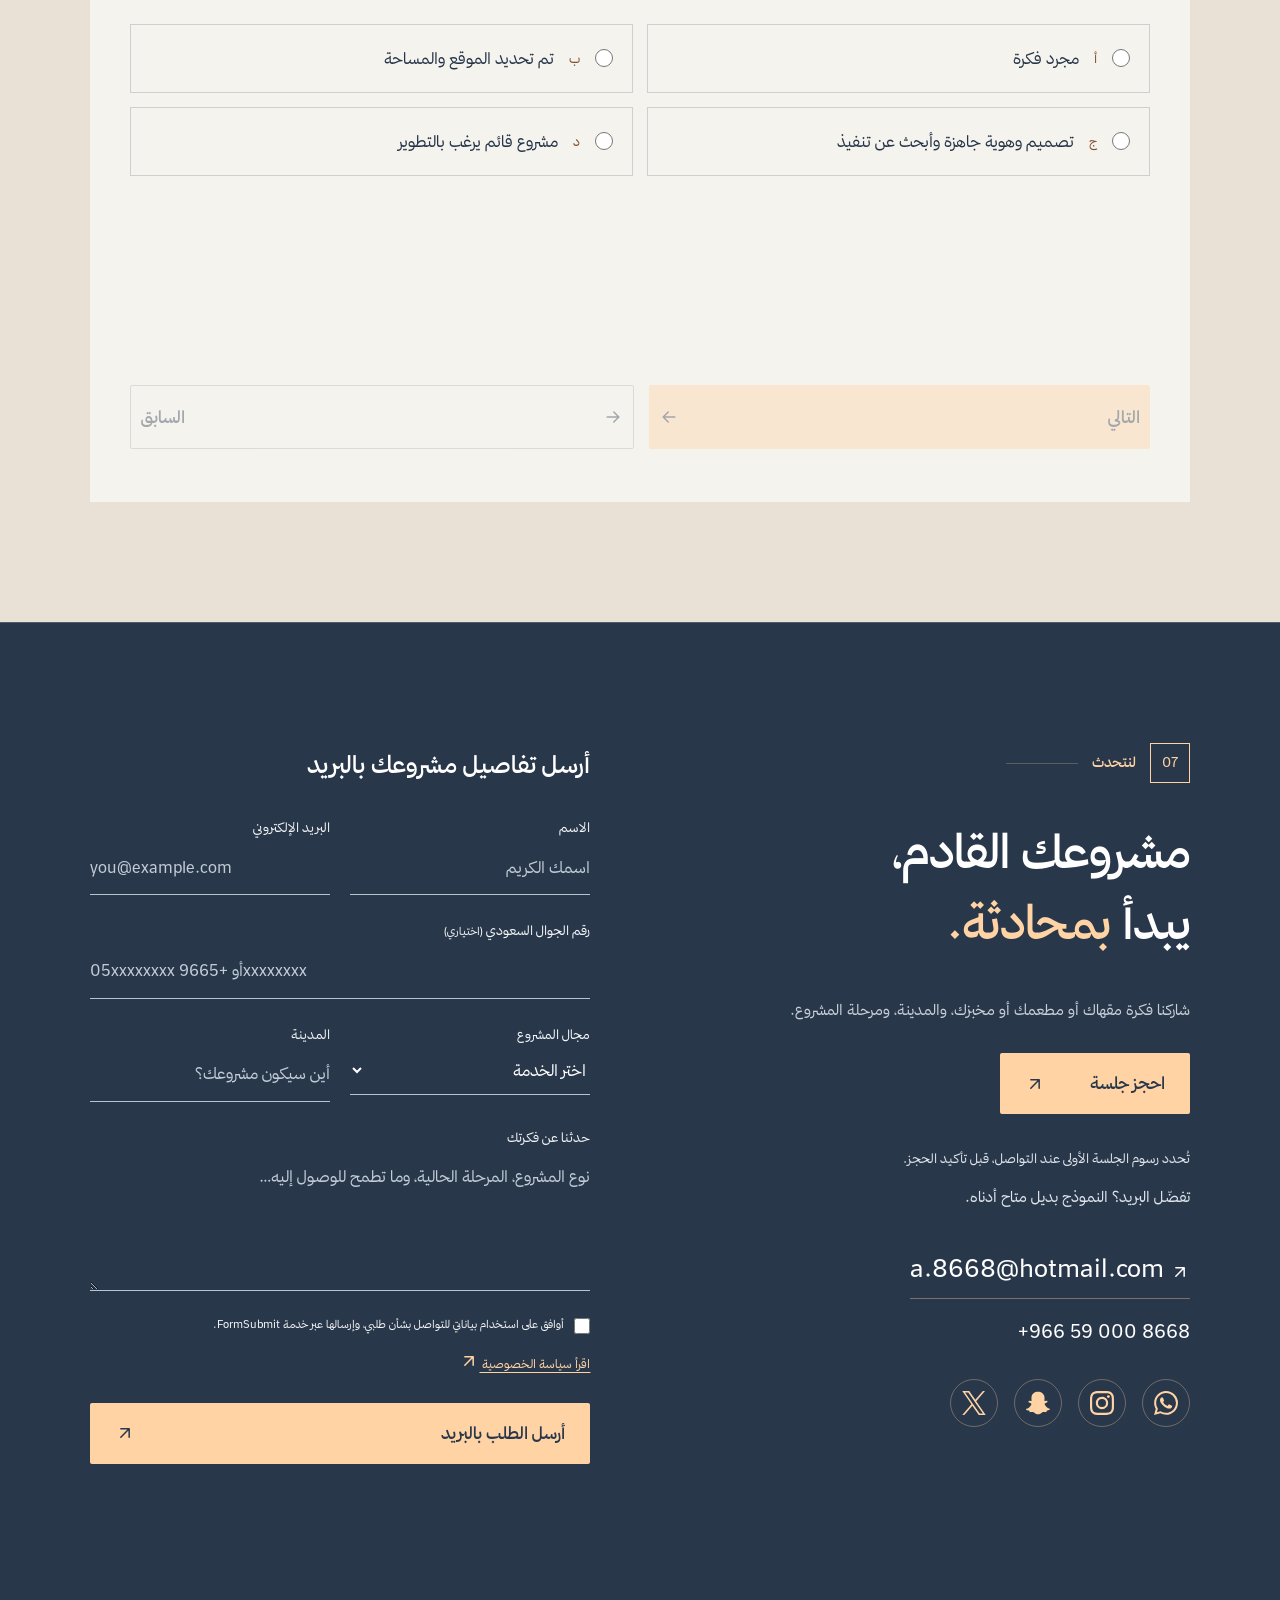
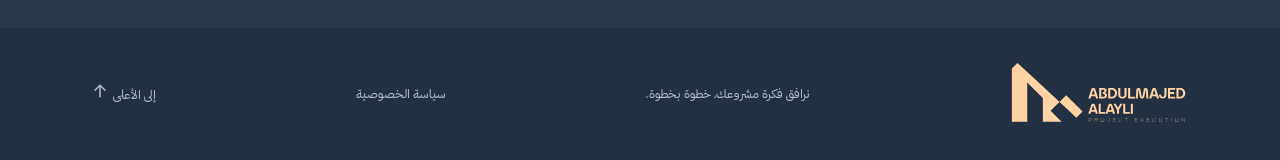
==== commit 5878fca5: "Restore original PDF logo artwork and lettering across all pages" ====
--- a/index.html
+++ b/index.html
@@ -11,10 +11,10 @@
 <link rel="stylesheet" href="style.css?v=20261105-polish">
 <link rel="stylesheet" href="learning.css?v=20261105-polish">
 <link rel="stylesheet" href="enhancements.css?v=20261108-vectors2">
-<link rel="stylesheet" href="organization.css?v=20261108-learning-first">
+<link rel="stylesheet" href="organization.css?v=20261109-original">
 <link rel="canonical" href="https://aleyly.github.io/abdulmajeed-aleyly-portfolio/">
 <meta name="theme-color" content="#28374a">
-<link rel="icon" href="favicon.svg" type="image/svg+xml">
+<link rel="icon" href="favicon.svg?v=20261109-original" type="image/svg+xml">
 <meta property="og:type" content="website">
 <meta property="og:locale" content="ar_SA">
 <meta property="og:site_name" content="عبدالماجد العيلي">
@@ -38,7 +38,7 @@
 <a class="skip-link" href="#main-content">تجاوز إلى المحتوى</a>
 <header>
 <a href="#" aria-label="الرئيسية">
-<img src="assets/brand.svg" width="753" height="301" alt="عبدالماجد العيلي — تنفيذ المشاريع">
+<img src="assets/brand-original.svg" width="900" height="360" alt="عبدالماجد العيلي — تنفيذ المشاريع">
 </a>
 <nav id="primary-nav" aria-label="القائمة الرئيسية">
 <a href="#about">عنّي</a>
@@ -654,7 +654,7 @@
 </div>
 </dialog>
 <footer>
-<img src="assets/brand.svg" width="753" height="301" alt="عبدالماجد العيلي" loading="lazy">
+<img src="assets/brand-original.svg" width="900" height="360" alt="عبدالماجد العيلي" loading="lazy">
 <span>نرافق فكرة مشروعك، خطوة بخطوة.</span>
 <a href="privacy.html">سياسة الخصوصية</a>
 <a href="#">إلى الأعلى <span aria-hidden="true"><svg class="ui-arrow" width="20" height="20" viewBox="0 0 24 24" fill="none" stroke="currentColor" stroke-width="1.8" stroke-linecap="round" stroke-linejoin="round" aria-hidden="true" focusable="false"><path d="M12 19V5m-6 6 6-6 6 6"/></svg></span></a>
@@ -673,7 +673,7 @@
 </script>
 <script defer src="contact.js?v=20261105-polish">
 </script>
-<script defer src="learning-data.js?v=20261108-lessons7">
+<script defer src="learning-data.js?v=20261109-wording">
 </script>
 <script defer src="learning.js?v=20261108-vectors2">
 </script>
--- a/organization.css
+++ b/organization.css
@@ -12,6 +12,9 @@
 @media(min-width:701px) and (max-width:1100px){.profile-layout{grid-template-columns:minmax(240px,.8fr) minmax(0,1.2fr)}.profile-notes{grid-template-columns:1fr}.profile-note-wide{grid-column:auto}.profile-identity{padding:24px}.profile-identity h2{font-size:29px}.profile-note{padding:20px}.portrait-frame{flex:0}.profile-main{align-self:start}nav{gap:20px!important}}
 @media(max-width:700px){.main-section{padding-block:72px}.section-label{margin-bottom:28px;gap:12px}.section-index{width:36px;height:36px}.section-label:after{width:48px}.hero>.city-strip{padding:16px 24px}.hero .city-strip div{font-size:13px;gap:8px;flex-wrap:wrap}.hero .city-strip>span{font-size:13px}.profile-layout{grid-template-columns:1fr;gap:20px}.profile-main{display:grid;grid-template-columns:110px minmax(0,1fr);align-items:center}.portrait-frame{min-height:180px;align-self:stretch}.portrait-frame img{height:100%;max-height:none}.portrait-frame>span{font-size:10px;inset-inline:5px;bottom:8px}.profile-identity{padding:24px 18px}.profile-identity h2{font-size:25px}.profile-identity>span{font-size:12px}.profile-identity p{font-size:14px;margin-top:12px}.profile-identity .profile-city{font-size:12px;padding-top:12px}.profile-notes{grid-template-columns:1fr;gap:14px}.profile-note{padding:22px}.profile-note-title{margin-bottom:12px}.profile-note p{font-size:15px}.profile-note-wide{grid-column:auto}.profile-team{margin-top:28px}.profile-team-body{padding-inline:18px}.profile-team>summary{padding:18px}.profile-team .team-card{grid-template-columns:90px minmax(0,1fr)}.profile-team .team-card>div{padding:12px}#services .section-head,#consultation-tools>.section-head{display:block}#services .service-body{padding-inline:0}.steps{margin-top:32px;gap:24px}.steps h3{font-size:23px}.project-subsection{margin-top:40px;padding-top:32px}.project-subsection h3{font-size:26px}.project-subsection .number-grid h3{font-size:16px}.project-subsection .brand-line{gap:18px}.project-subsection .brand-line span{font-size:20px}.project-subsection .confirmed-location{padding:20px}.project-subsection .confirmed-location .button{white-space:normal;line-height:1.8}.tools-library{padding-top:32px;margin-top:40px}.tools-library .section-head h3{font-size:27px}.tool-tabs button{font-size:14px;padding:16px 12px}.section-head p br{display:none}.main-section .section-head{margin-bottom:32px}#contact{gap:40px}header img{width:200px}}
 @media(prefers-reduced-motion:reduce){html{scroll-behavior:auto!important}*,*::before,*::after{animation:none!important;transition:none!important;scroll-behavior:auto!important}}
+
+/* Keep the complete original logo inside the 82px tablet header. */
+@media(min-width:701px) and (max-width:1100px){header img{width:200px}}
 
 /* Owner-supplied project media and direct location links. */
 .project-with-logo .project-visual{background:white!important}.project-with-logo .project-visual img{object-fit:contain;background:transparent;padding:16px}.project-with-logo[data-project-id="sanam"] .project-visual{background:#574629!important}.project-logo-image{background:white}.project-logo-image img{background:transparent;padding:20px}.project-support{margin:28px 0}.project-support img{display:block;width:100%;height:auto;max-height:340px;object-fit:contain}.project-support figcaption{font-size:13px;color:#535e6b;margin-top:10px}.project-map-action{padding-block:20px;border-block:1px solid #28374a30;margin-block:24px}.project-map-action .button{margin-top:0}.project-map-action .fine{margin-top:12px}.confirmed-locations{display:grid;gap:16px}.confirmed-locations .confirmed-location{min-width:0}.confirmed-locations .confirmed-location h3{margin-bottom:8px}.confirmed-locations .button{flex-shrink:0;gap:12px;white-space:normal}.confirmed-locations .location-verification{display:block;max-width:540px}dialog #dialog-title{padding-inline-end:10px;line-height:1.6;font-size:30px}.project-info h3{line-height:1.7}.project-open{line-height:1.7}@media(max-width:700px){.project-map-action .button{width:100%;gap:10px;justify-content:center}.confirmed-locations .button{display:flex;width:100%;justify-content:center}.project-with-logo .project-visual{height:240px}.project-with-logo .project-visual img{padding:16px}.project-open{font-size:20px}.project-support{margin-block:22px}dialog #dialog-title{font-size:26px}}
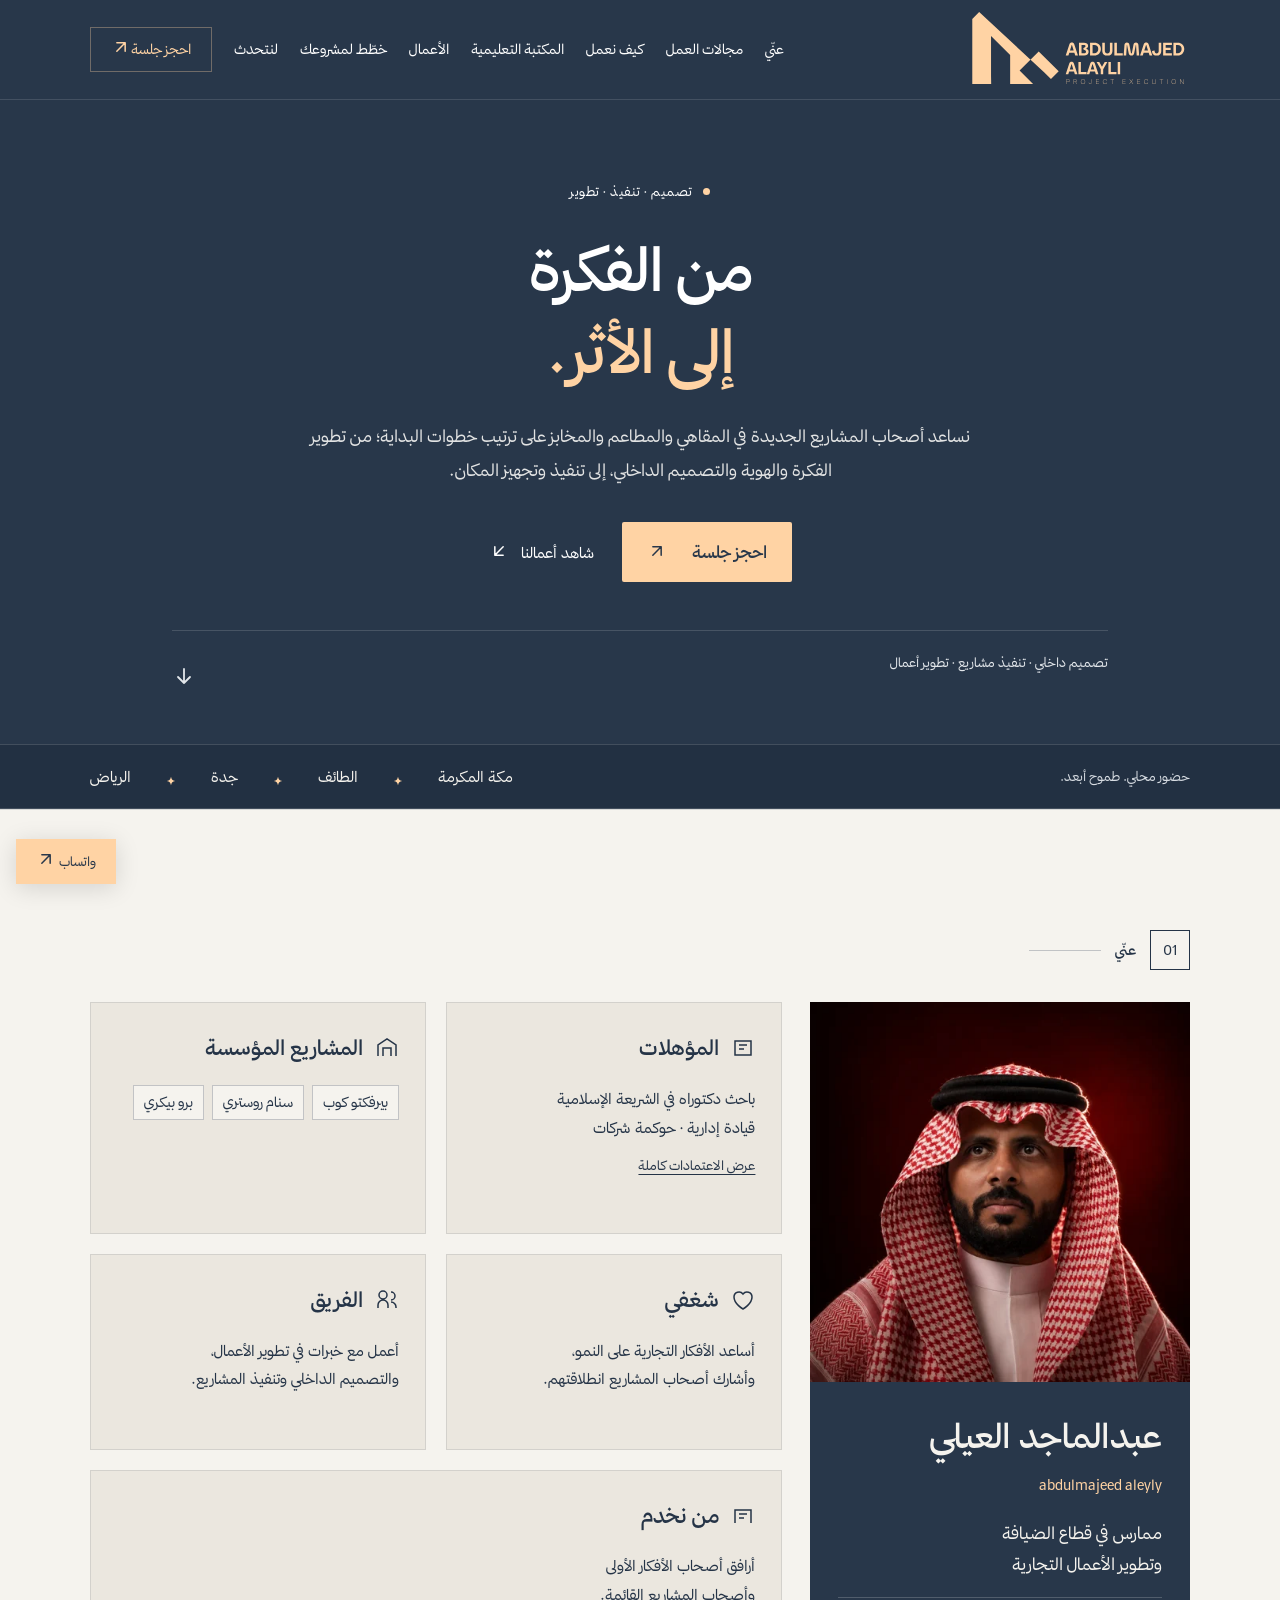
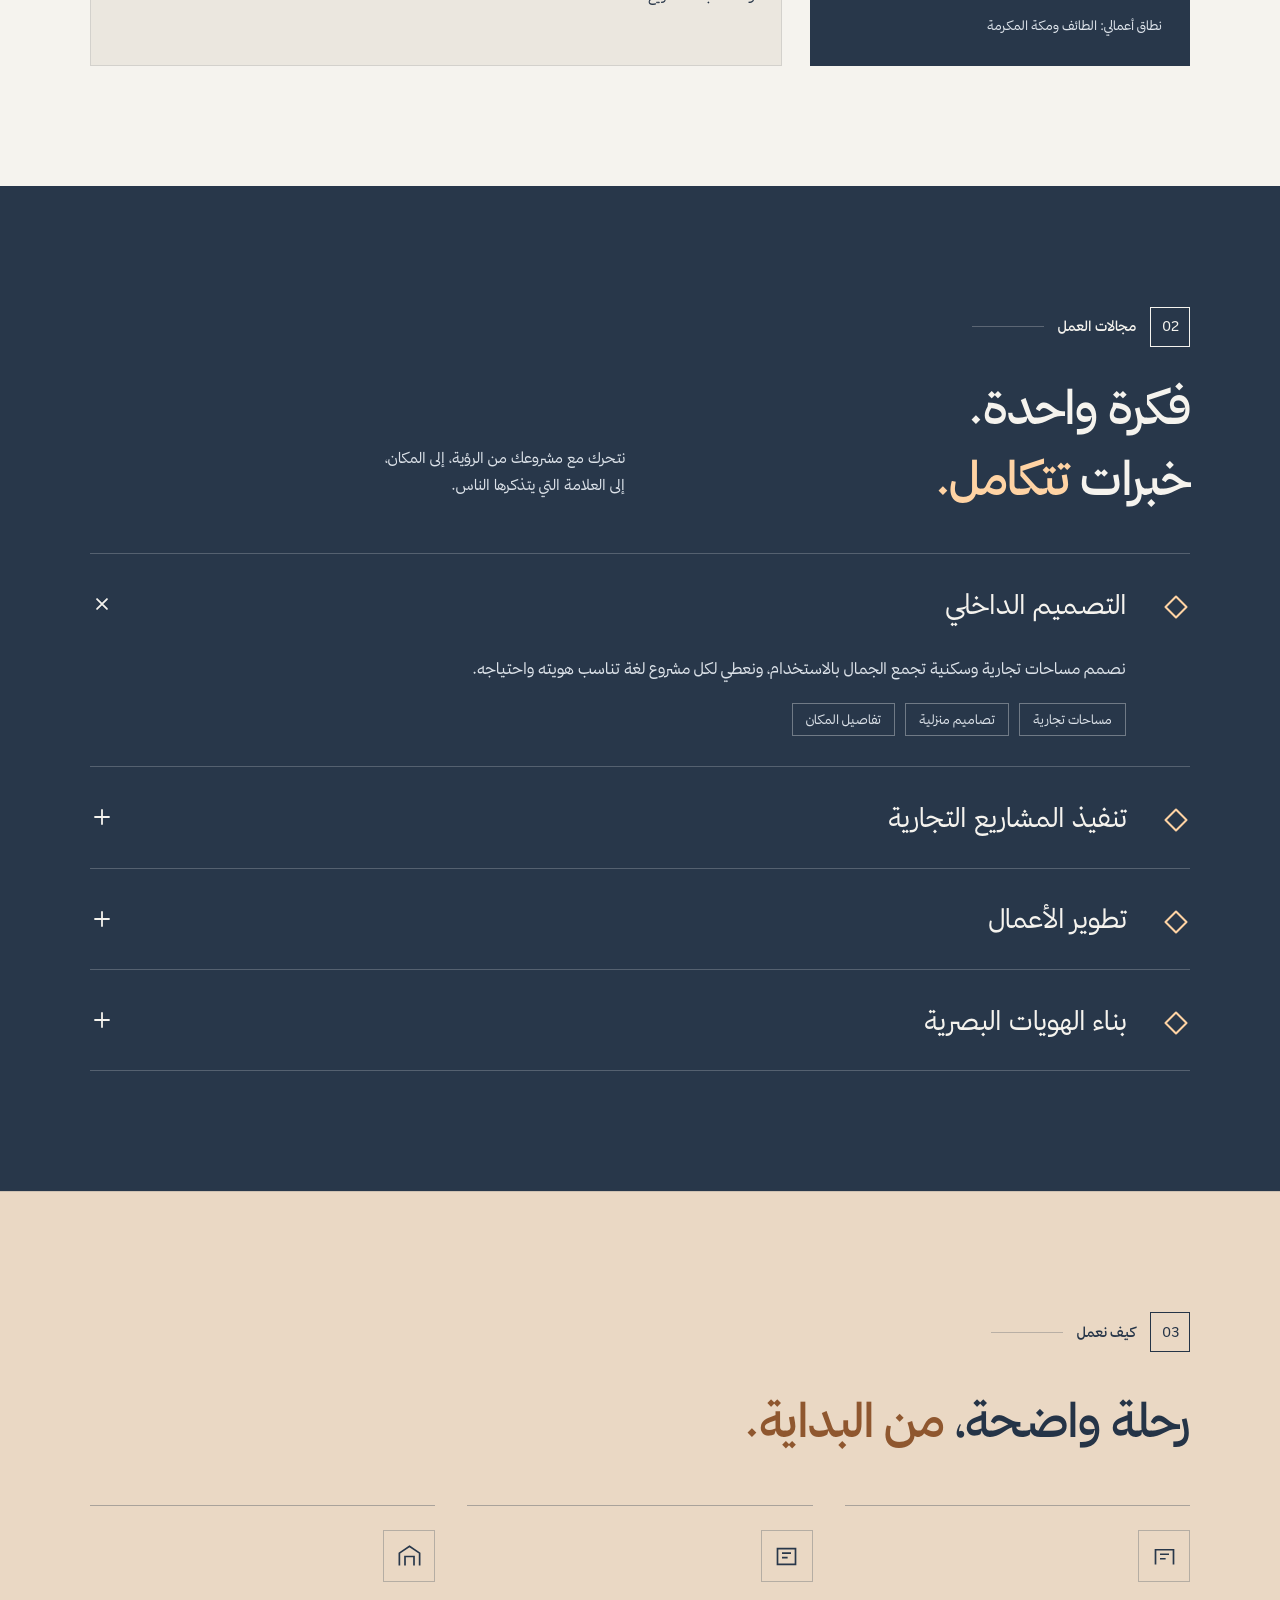
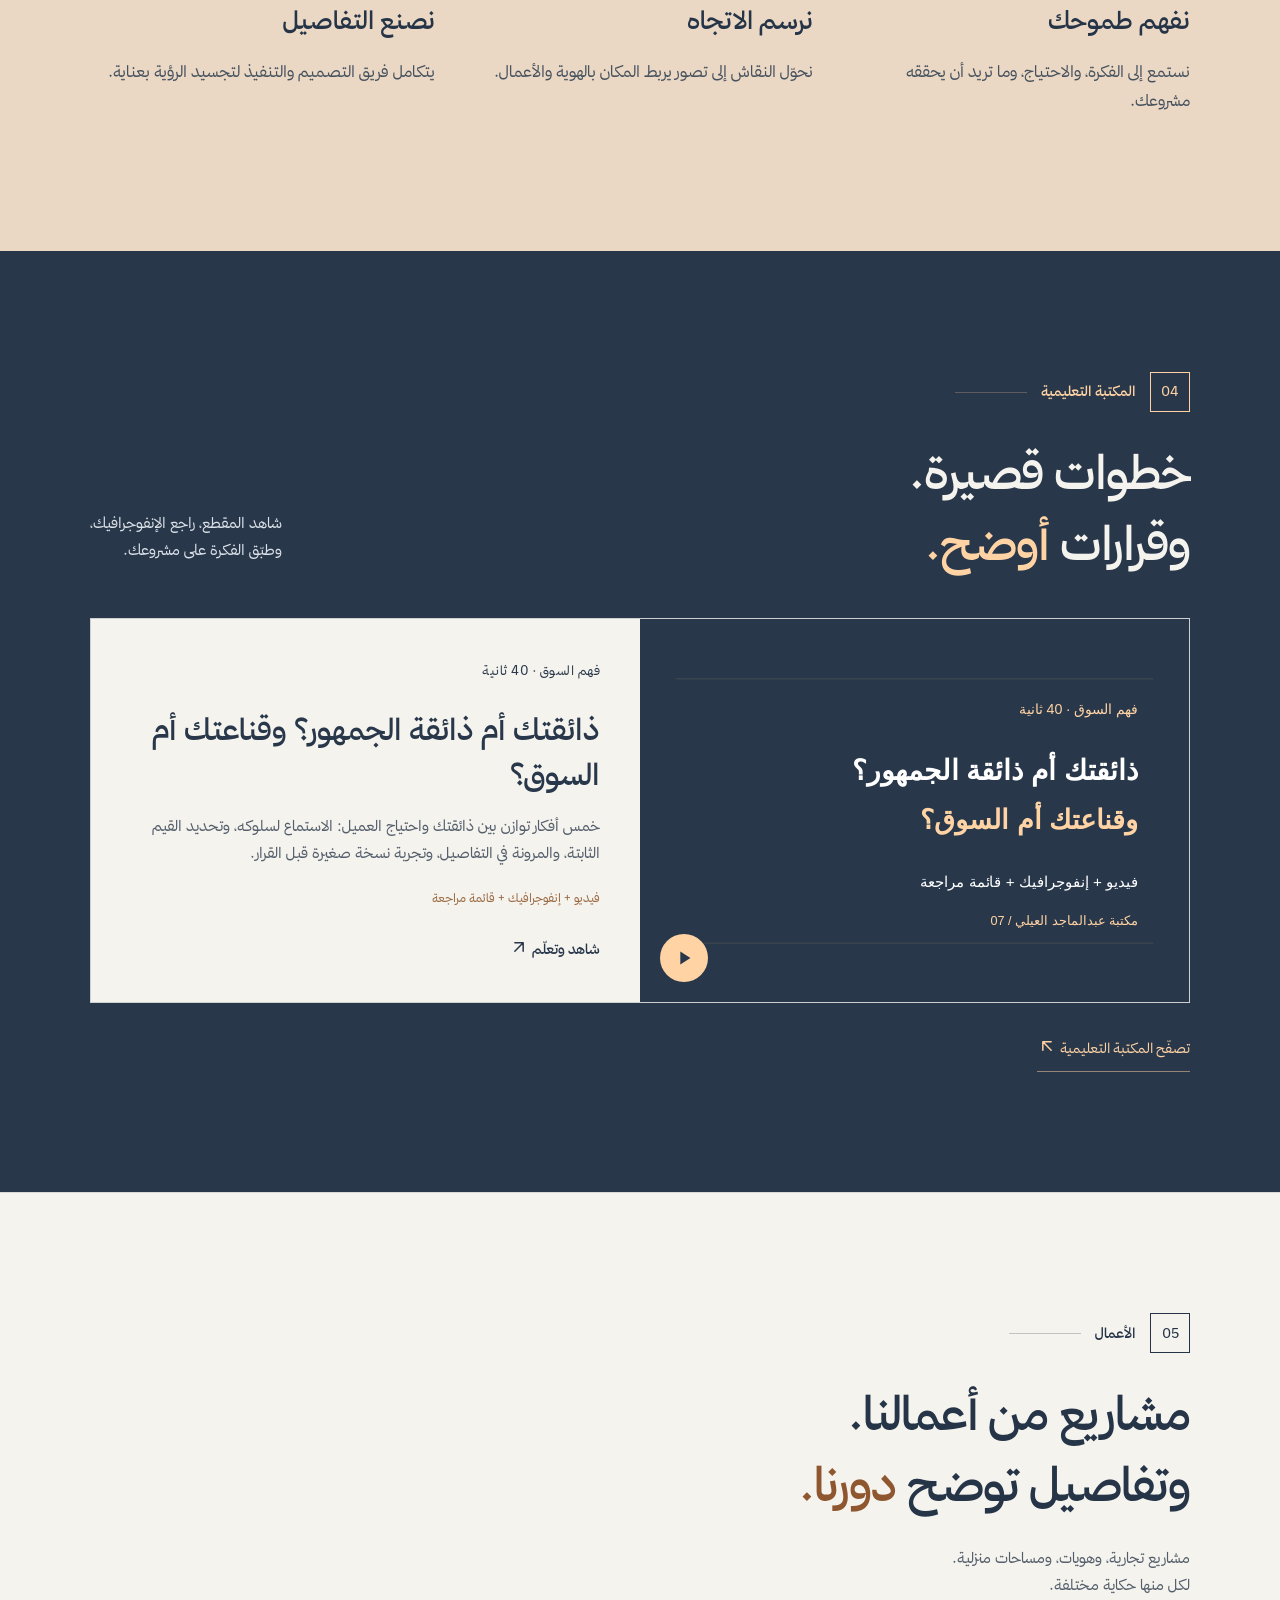
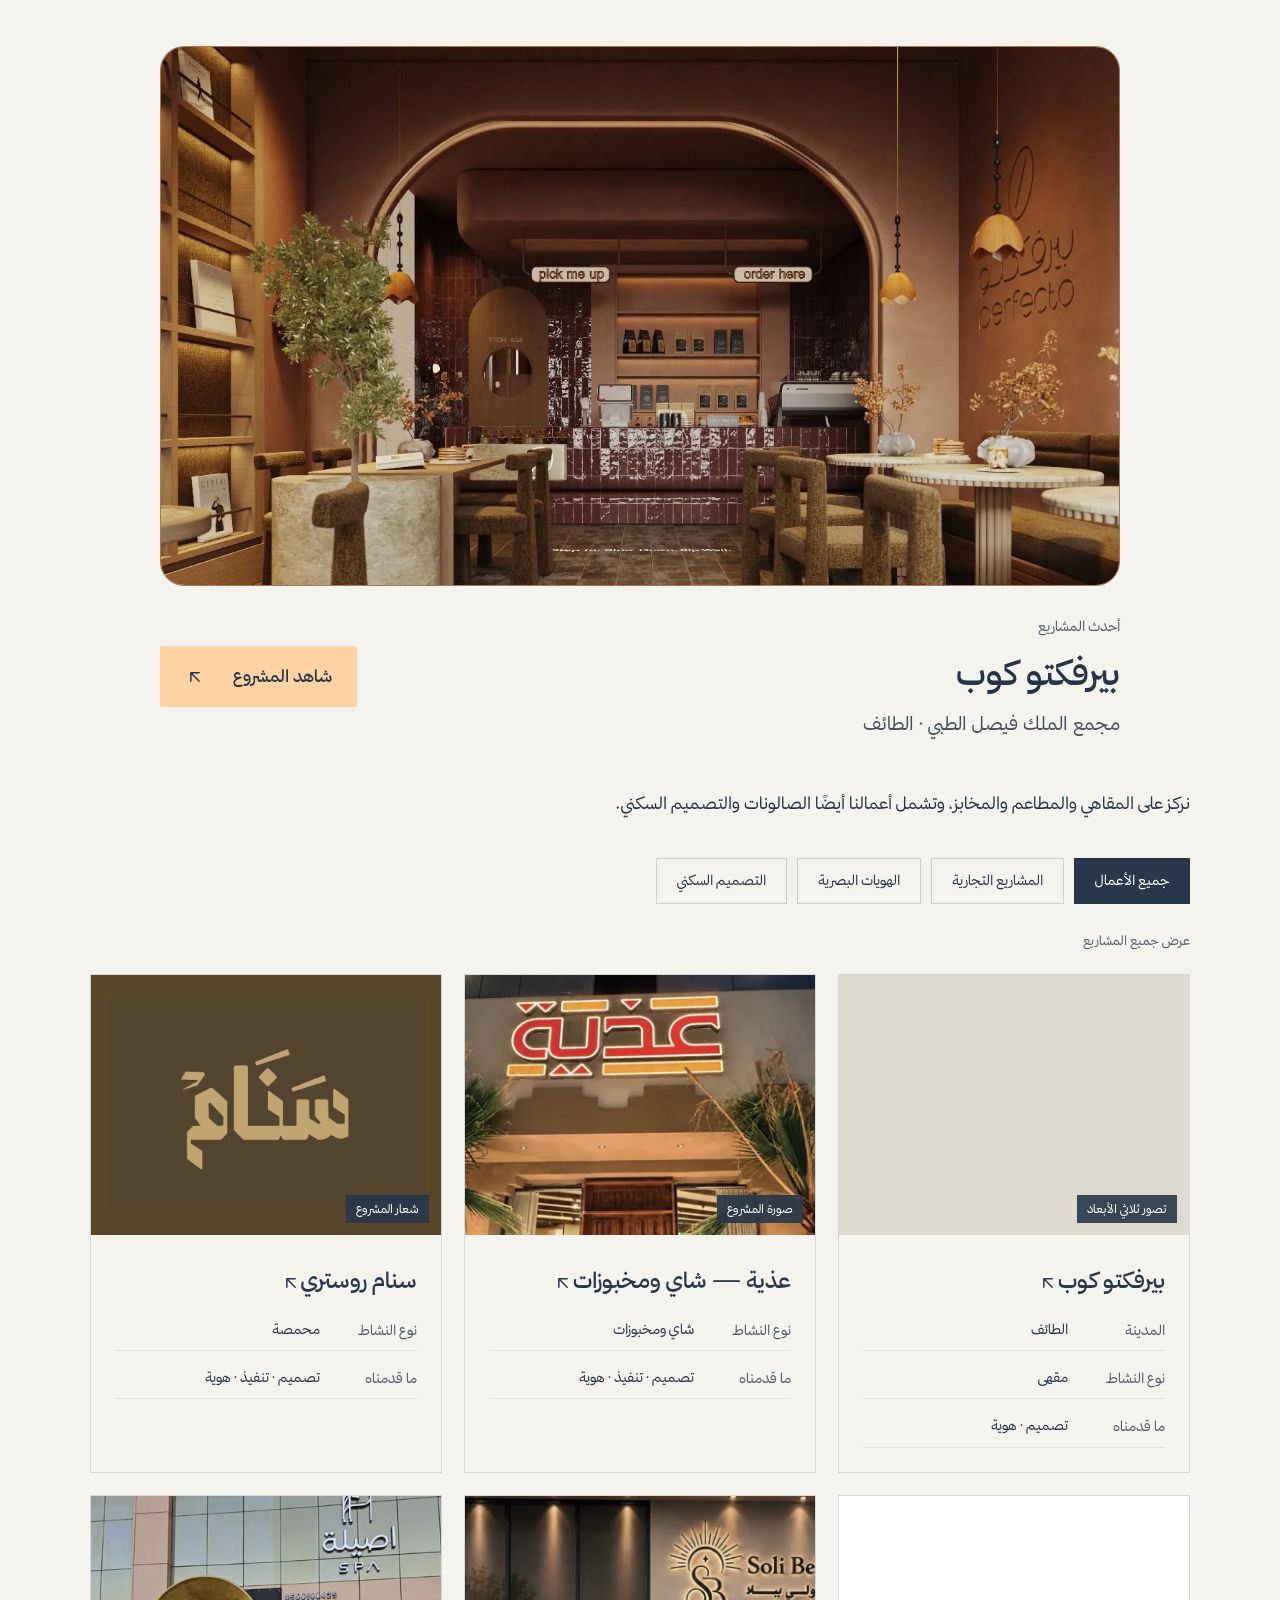
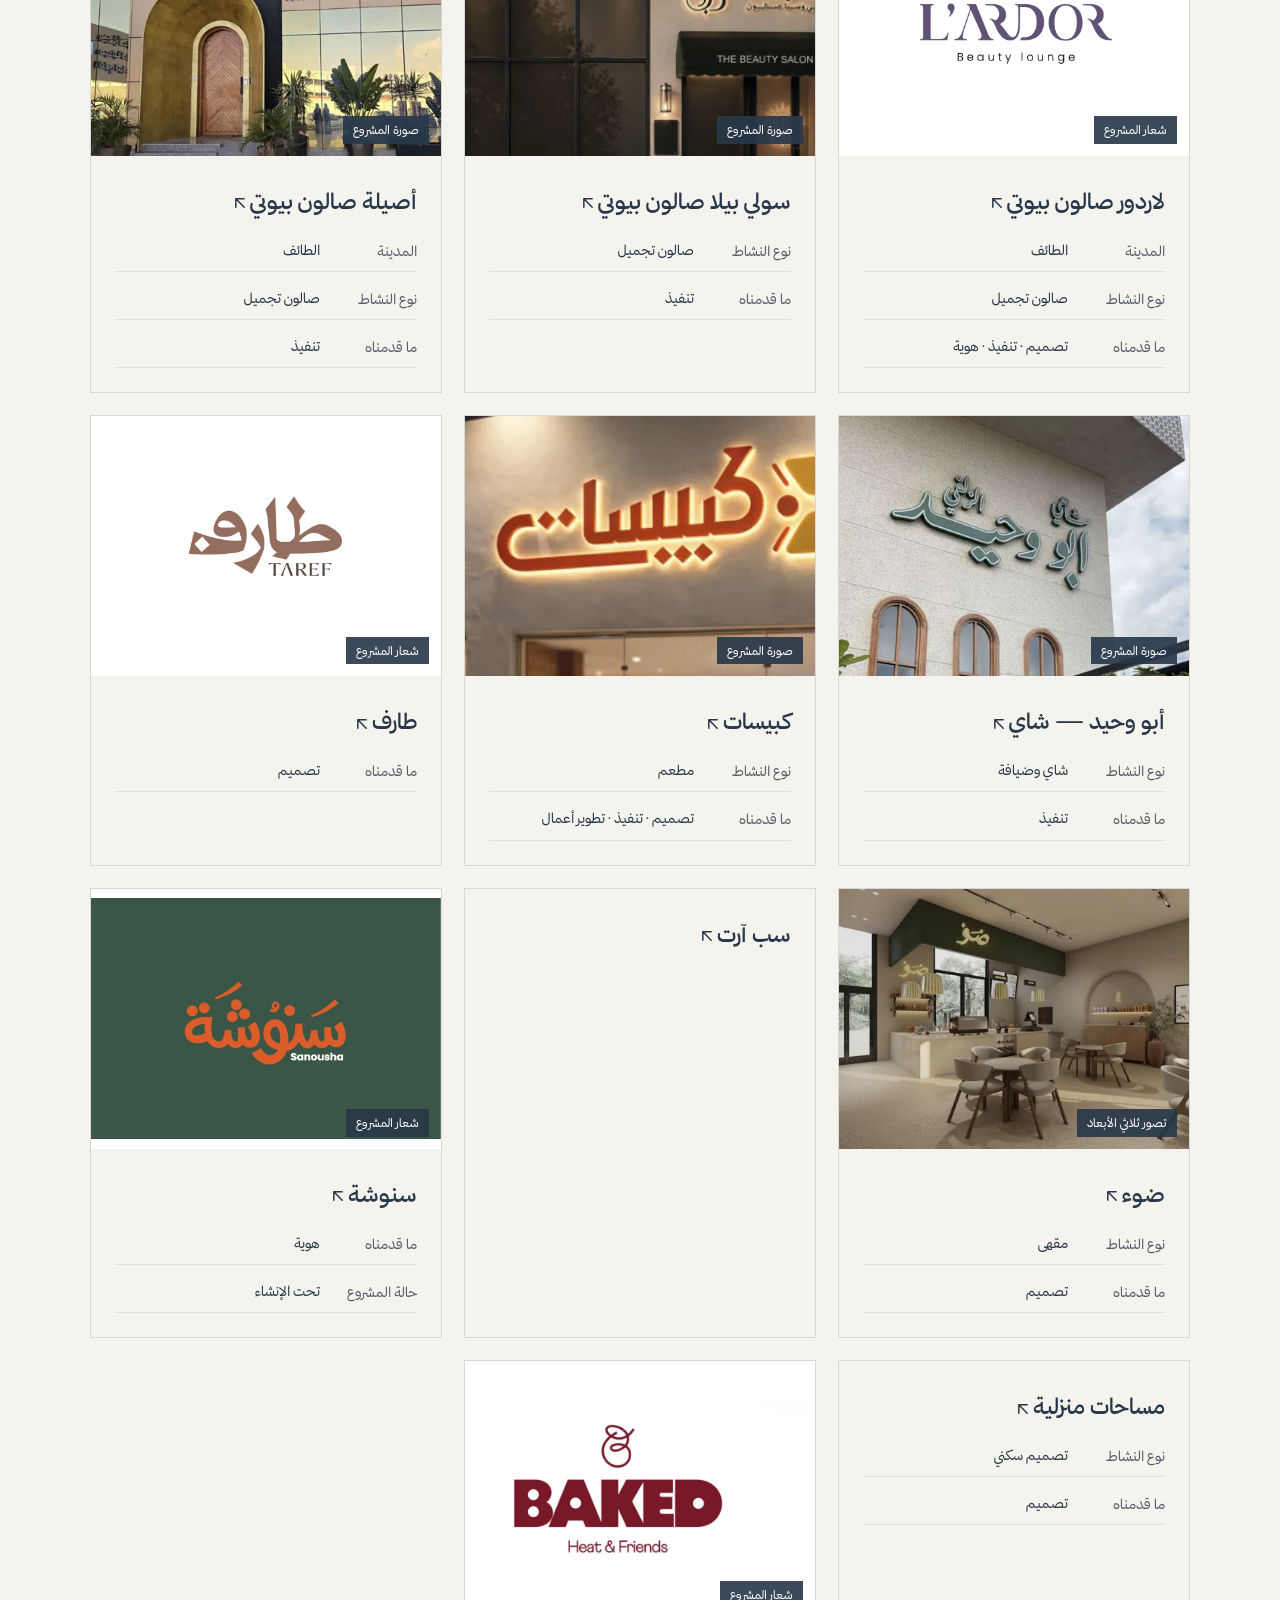
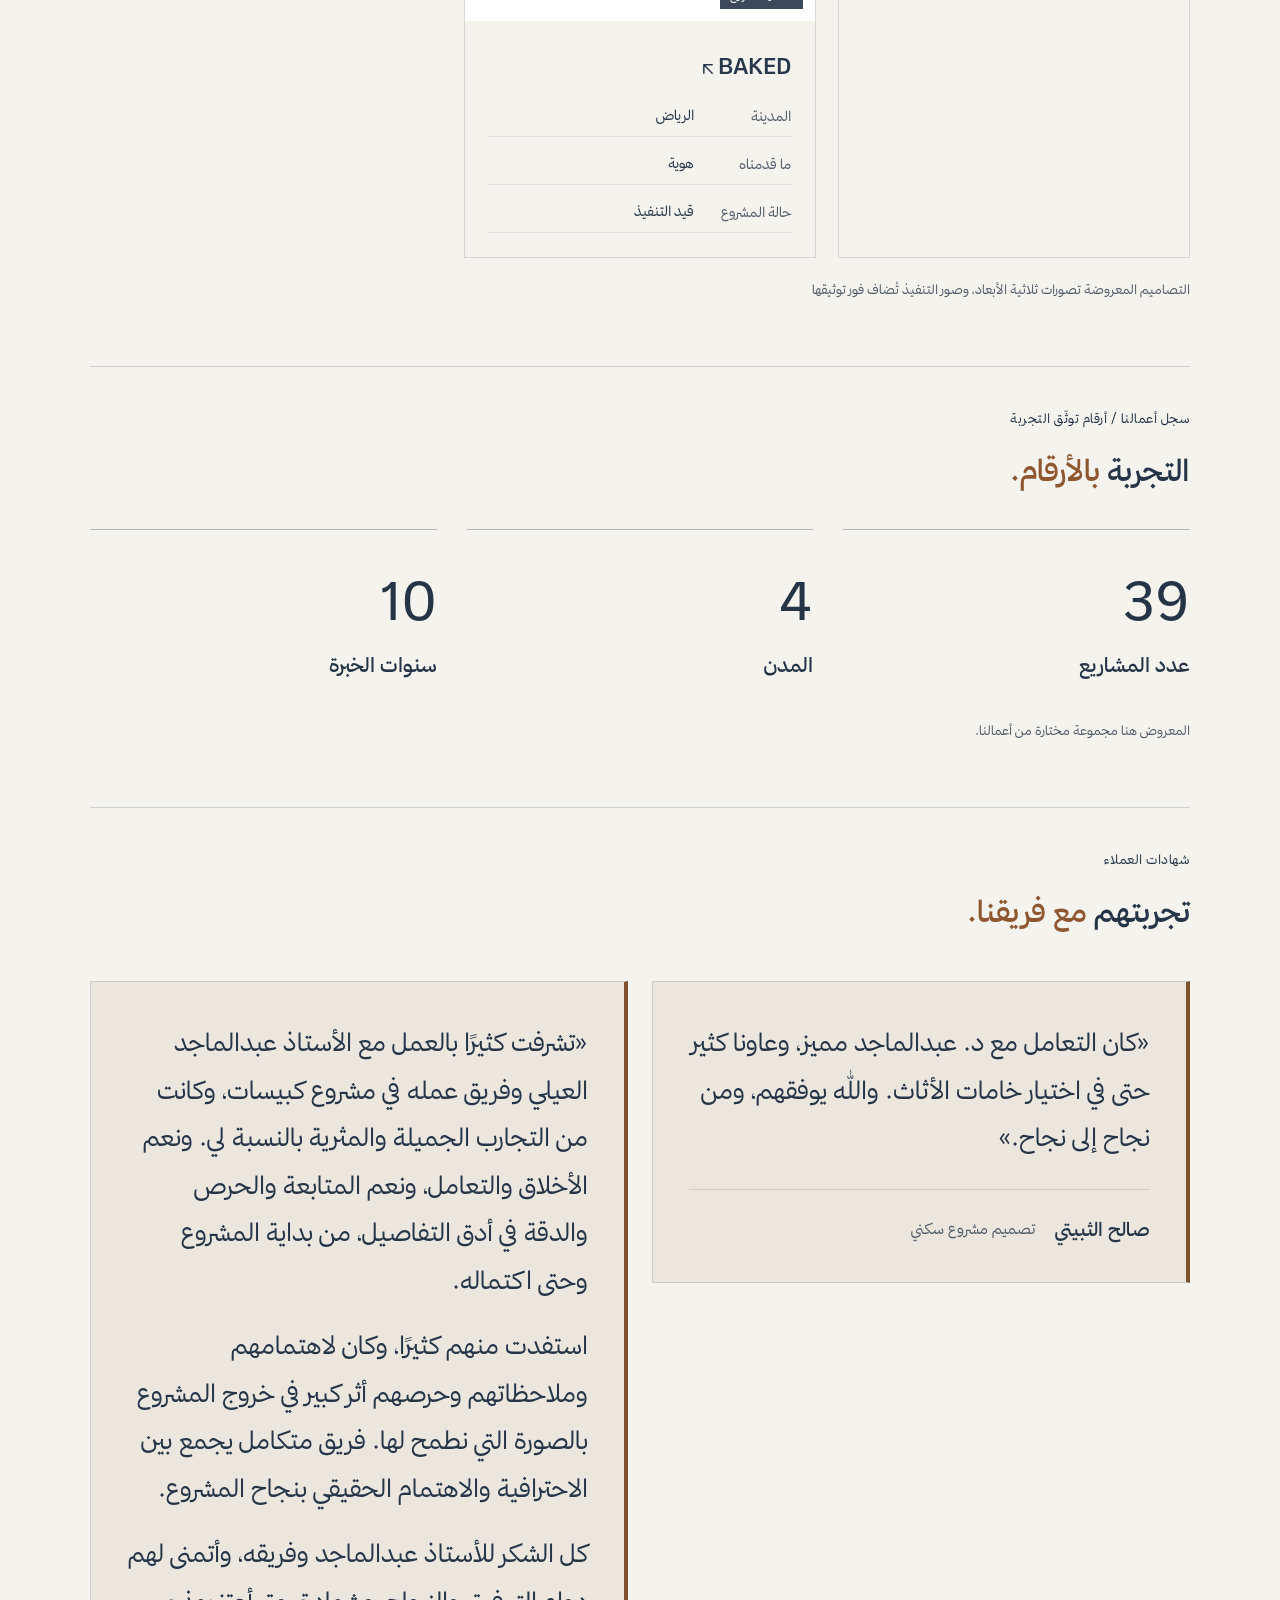
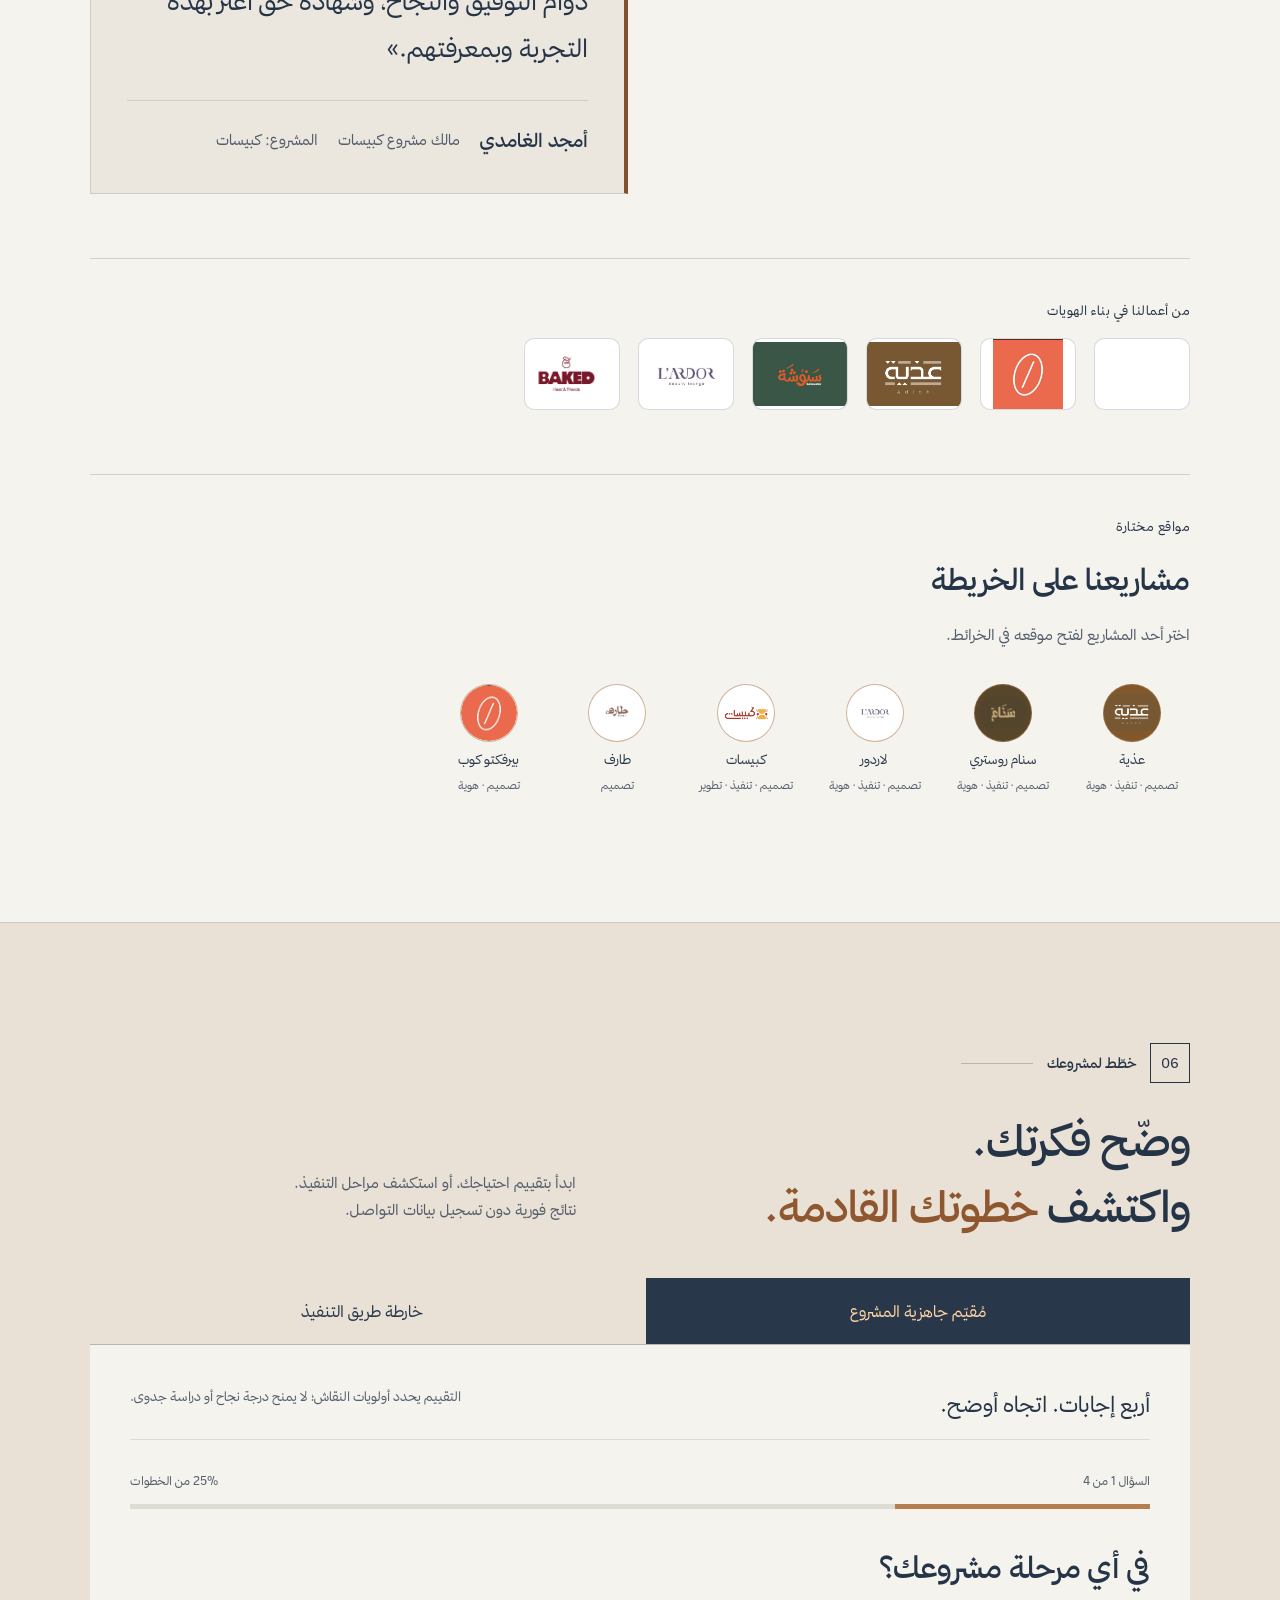
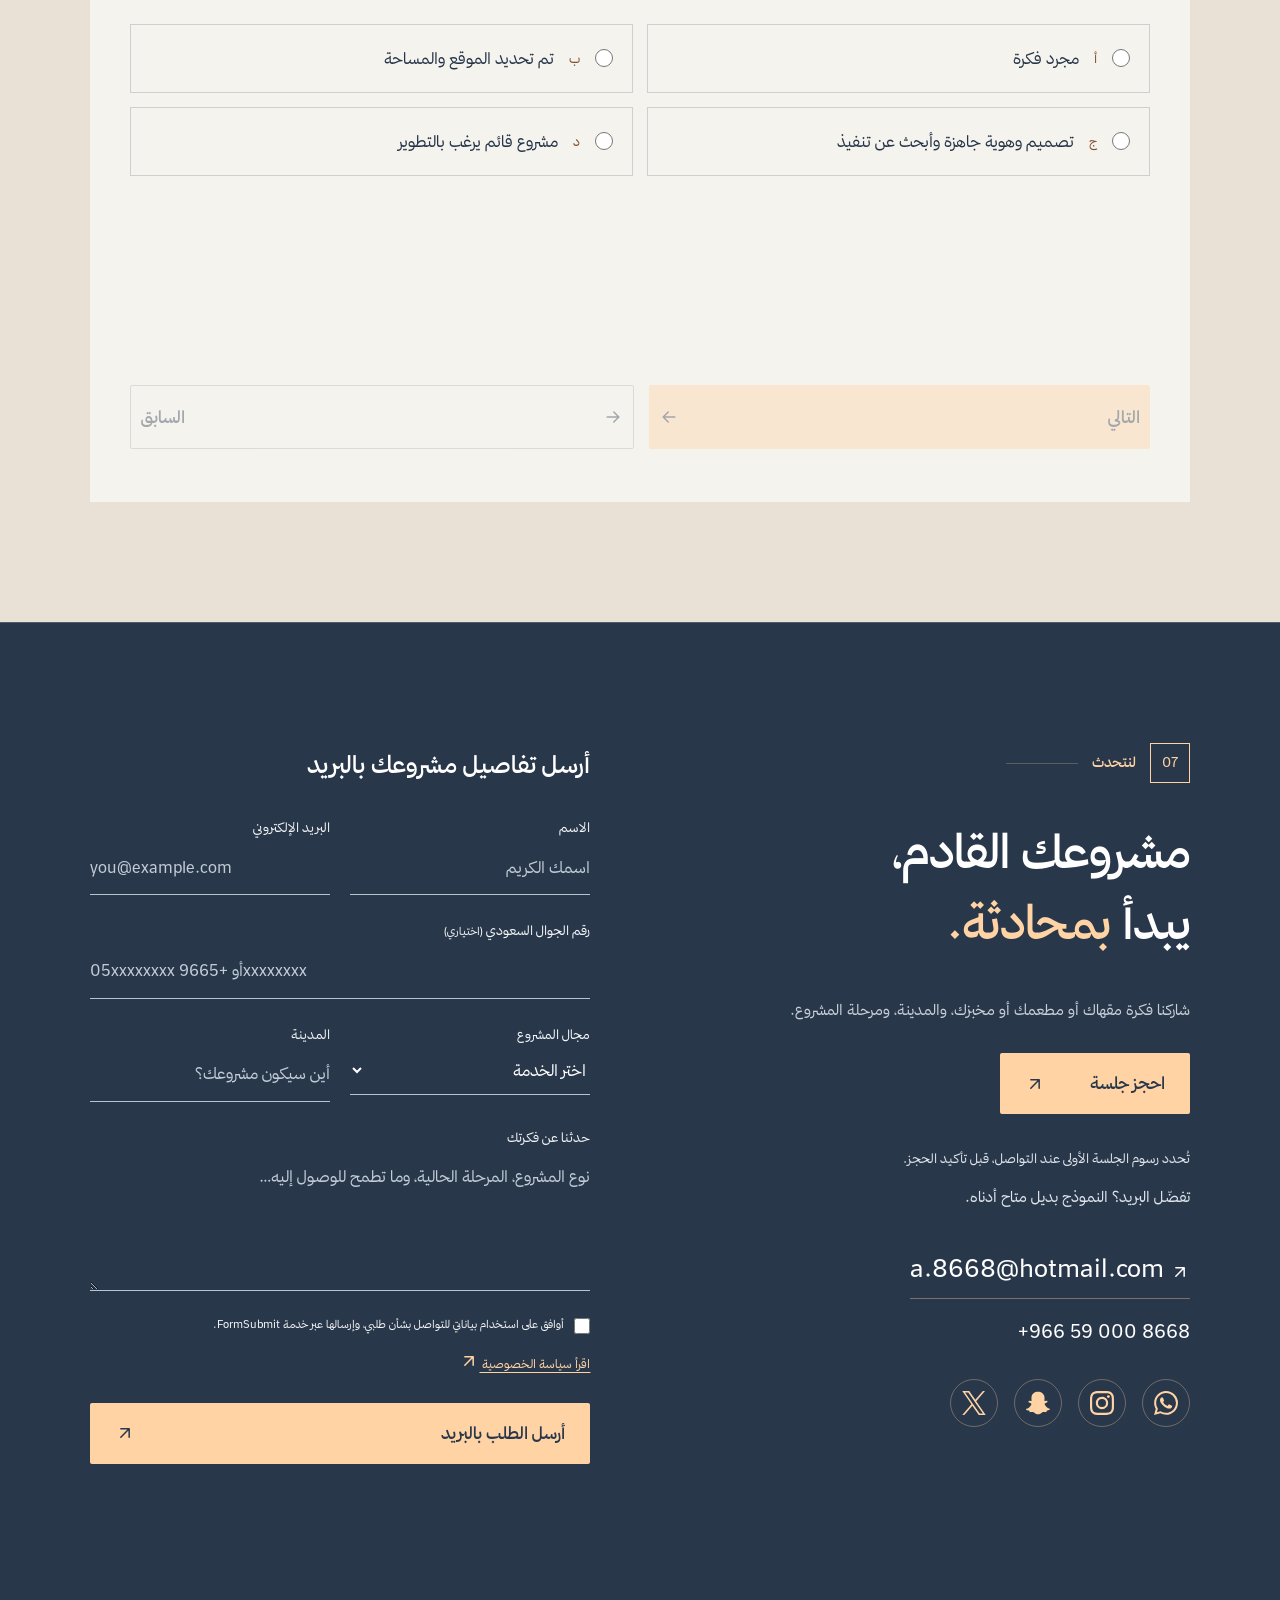
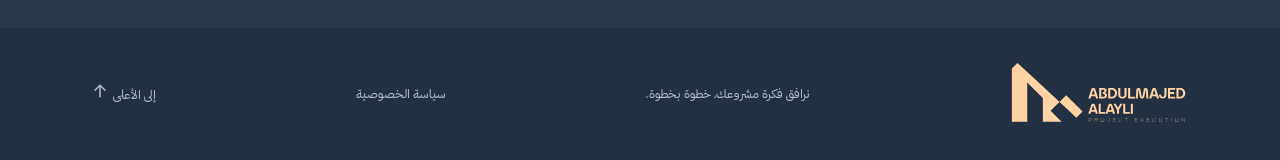
==== commit 7f311daa: "Use owner-supplied Illustrator logo artwork directly" ====
--- a/index.html
+++ b/index.html
@@ -14,7 +14,7 @@
 <link rel="stylesheet" href="organization.css?v=20261109-original">
 <link rel="canonical" href="https://aleyly.github.io/abdulmajeed-aleyly-portfolio/">
 <meta name="theme-color" content="#28374a">
-<link rel="icon" href="favicon.svg?v=20261109-original" type="image/svg+xml">
+<link rel="icon" href="favicon.svg?v=approved-ai" type="image/svg+xml">
 <meta property="og:type" content="website">
 <meta property="og:locale" content="ar_SA">
 <meta property="og:site_name" content="عبدالماجد العيلي">
@@ -38,7 +38,7 @@
 <a class="skip-link" href="#main-content">تجاوز إلى المحتوى</a>
 <header>
 <a href="#" aria-label="الرئيسية">
-<img src="assets/brand-original.svg" width="900" height="360" alt="عبدالماجد العيلي — تنفيذ المشاريع">
+<img src="assets/brand-approved.svg" width="900" height="360" alt="عبدالماجد العيلي — تنفيذ المشاريع">
 </a>
 <nav id="primary-nav" aria-label="القائمة الرئيسية">
 <a href="#about">عنّي</a>
@@ -654,7 +654,7 @@
 </div>
 </dialog>
 <footer>
-<img src="assets/brand-original.svg" width="900" height="360" alt="عبدالماجد العيلي" loading="lazy">
+<img src="assets/brand-approved.svg" width="900" height="360" alt="عبدالماجد العيلي" loading="lazy">
 <span>نرافق فكرة مشروعك، خطوة بخطوة.</span>
 <a href="privacy.html">سياسة الخصوصية</a>
 <a href="#">إلى الأعلى <span aria-hidden="true"><svg class="ui-arrow" width="20" height="20" viewBox="0 0 24 24" fill="none" stroke="currentColor" stroke-width="1.8" stroke-linecap="round" stroke-linejoin="round" aria-hidden="true" focusable="false"><path d="M12 19V5m-6 6 6-6 6 6"/></svg></span></a>
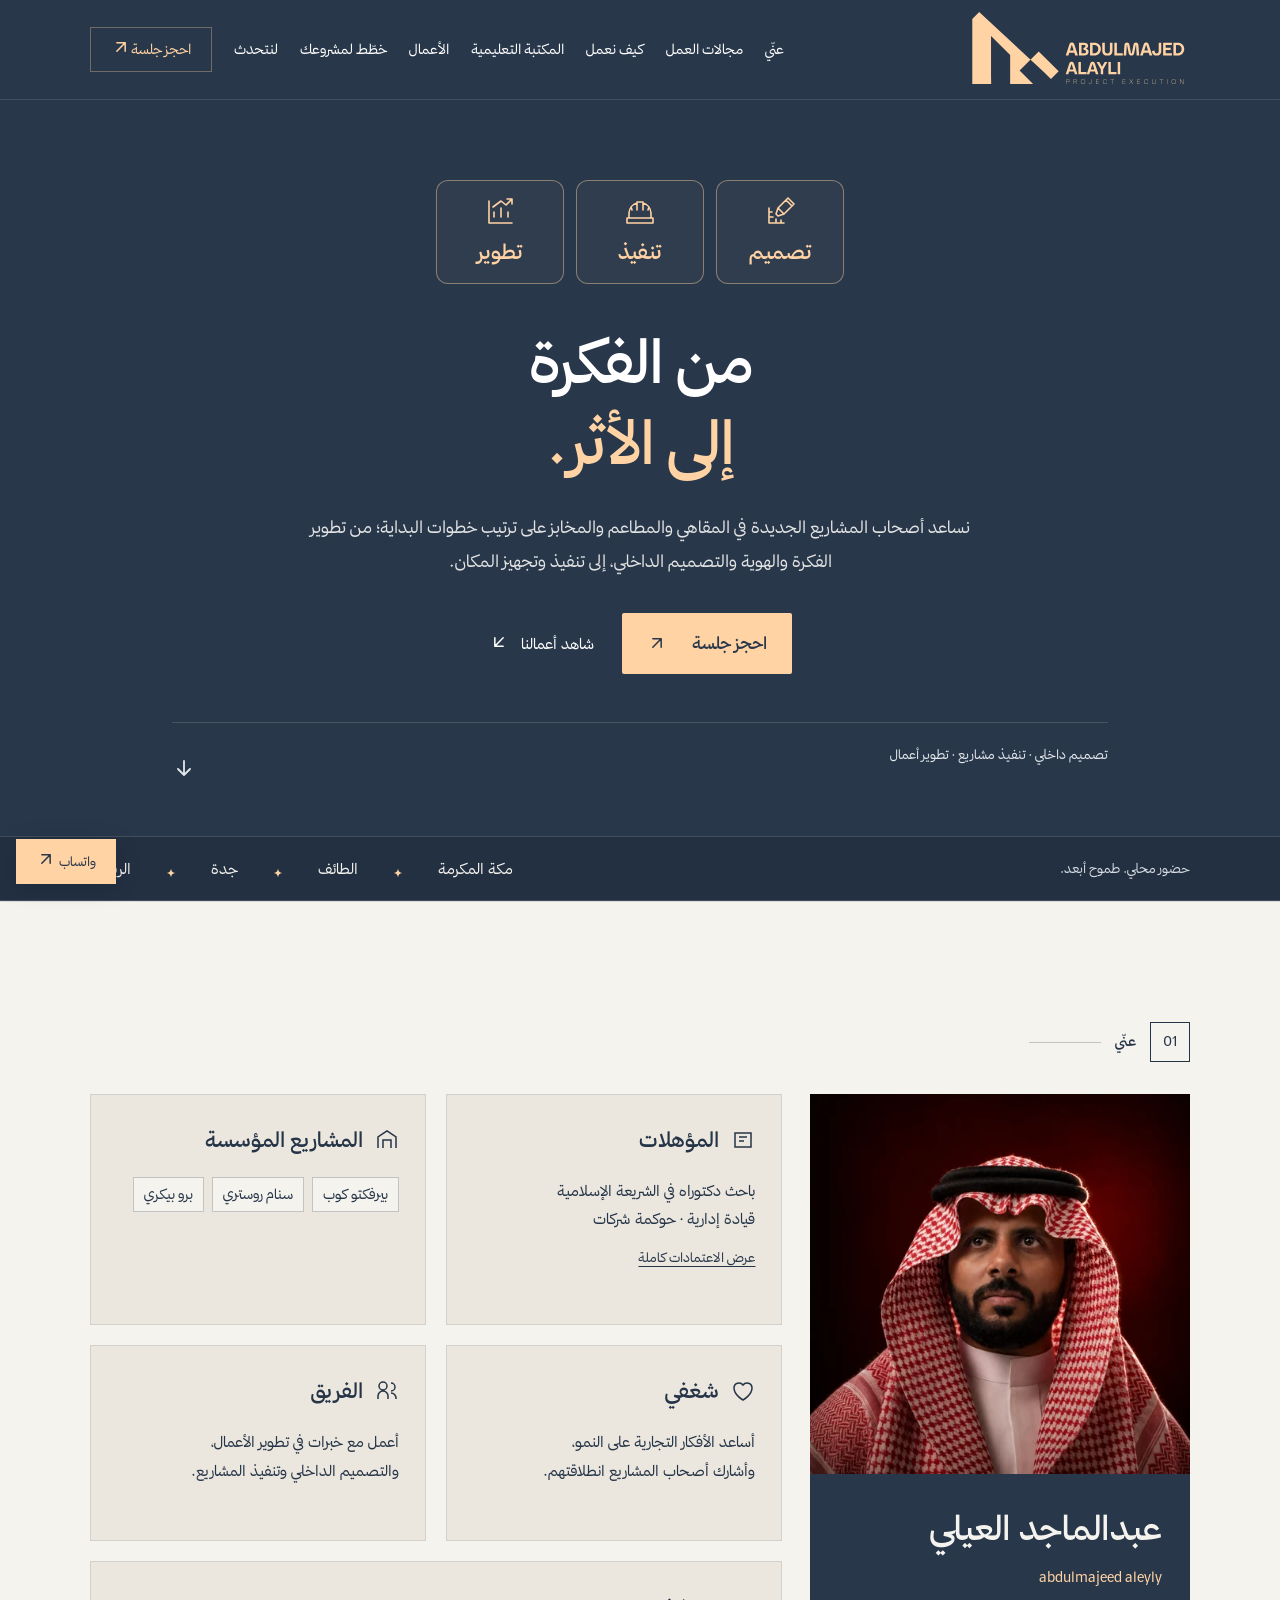
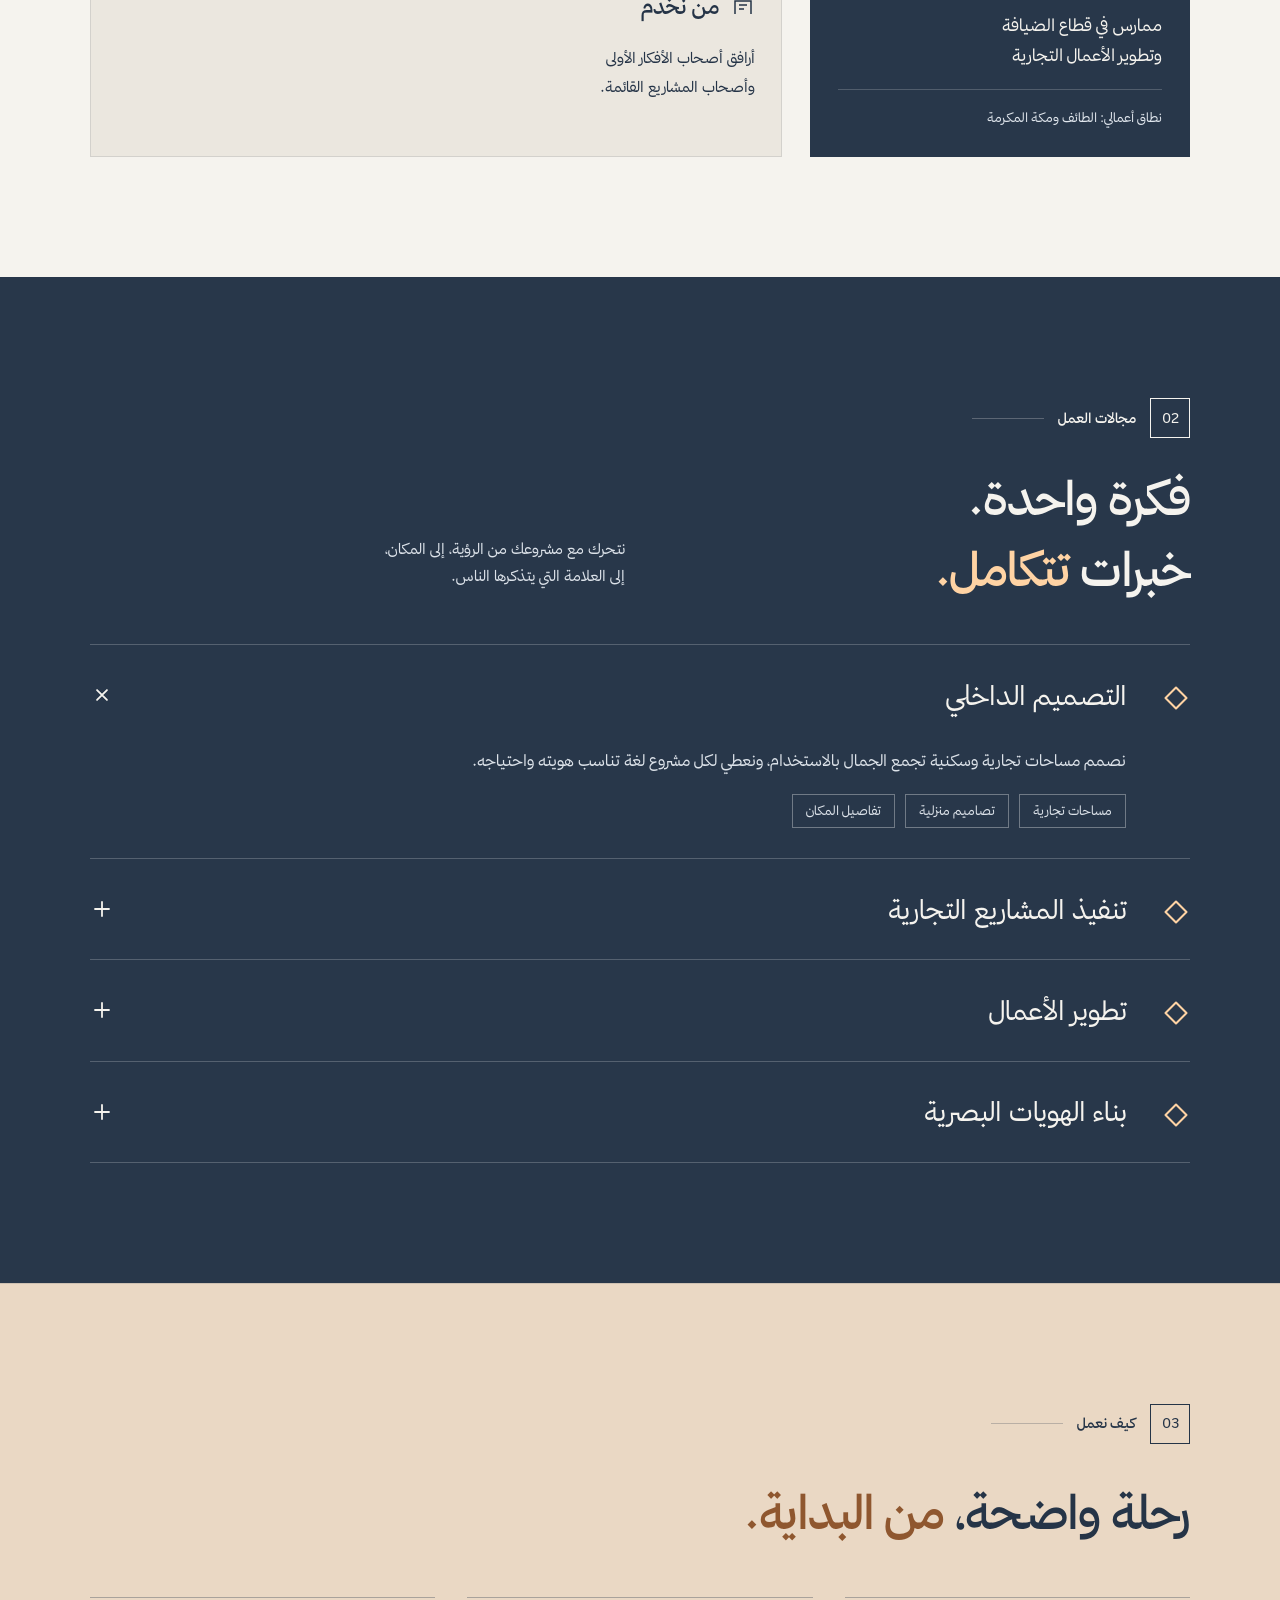
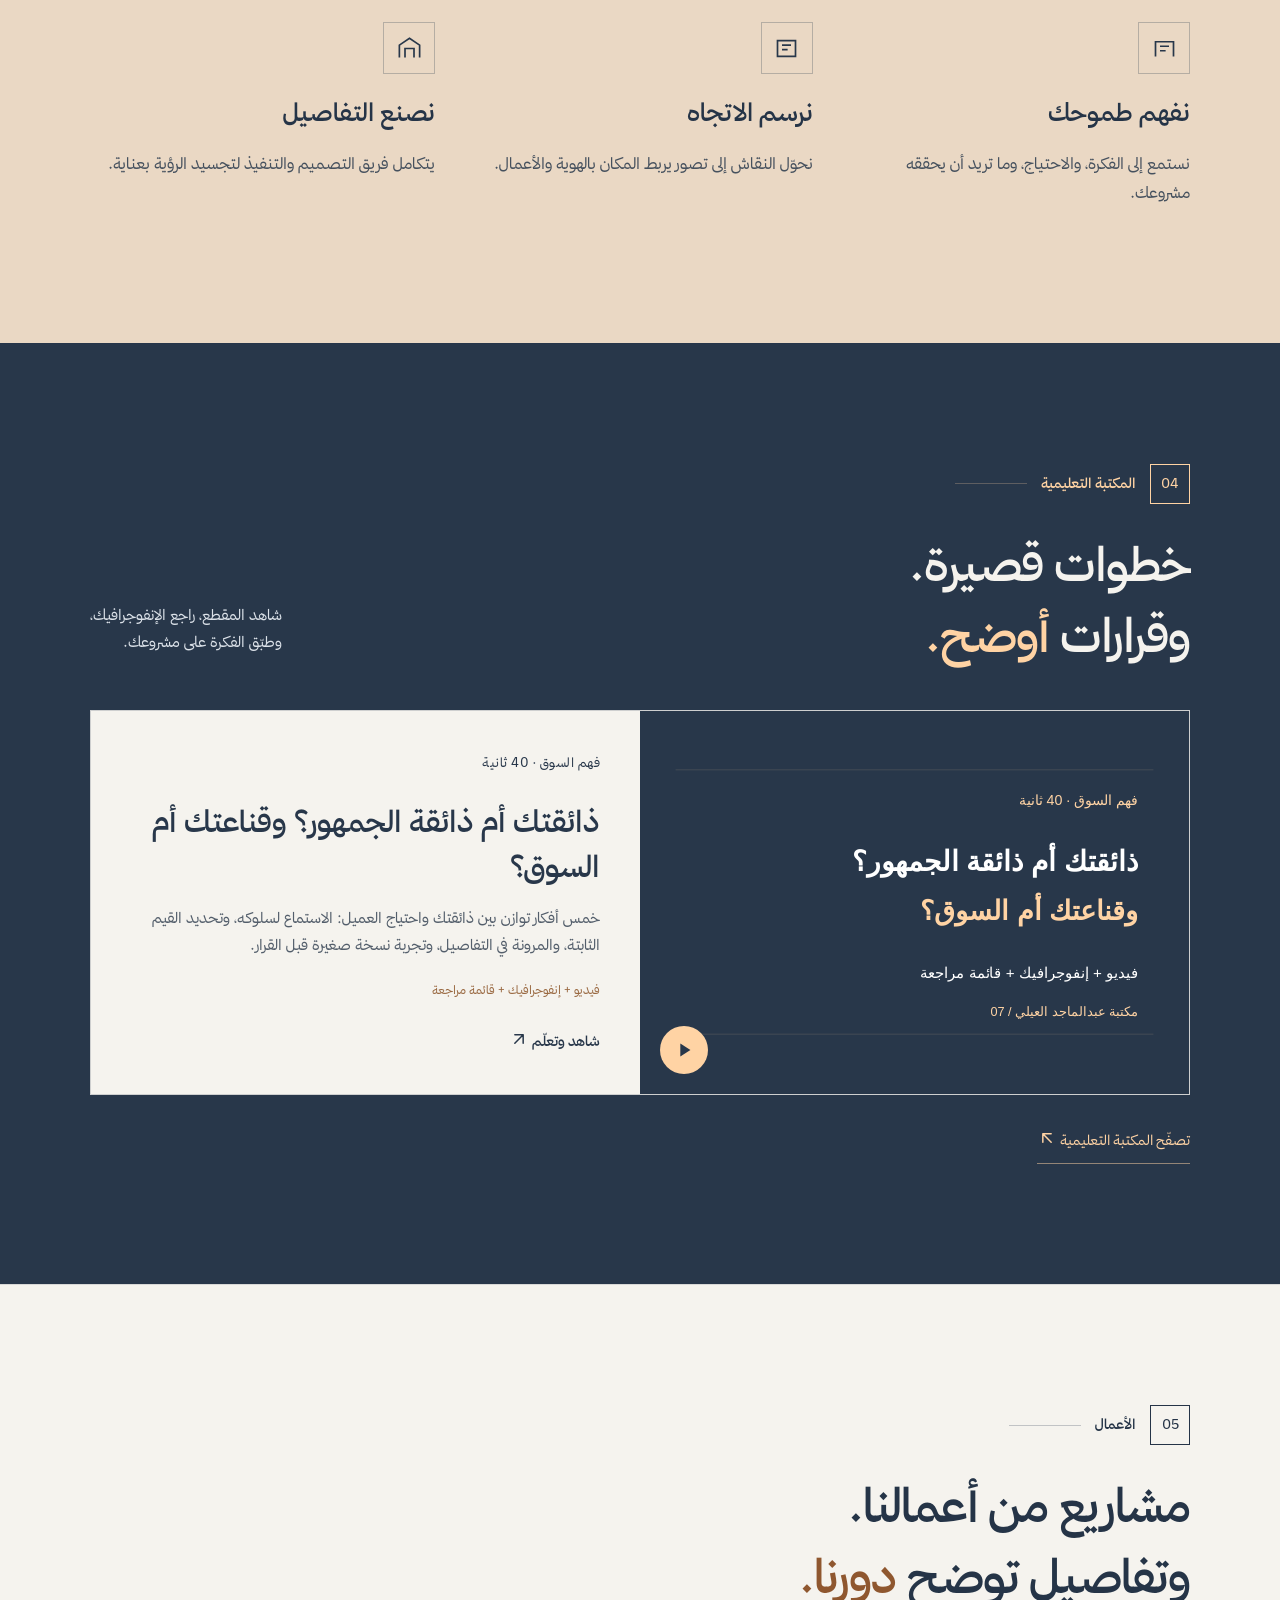
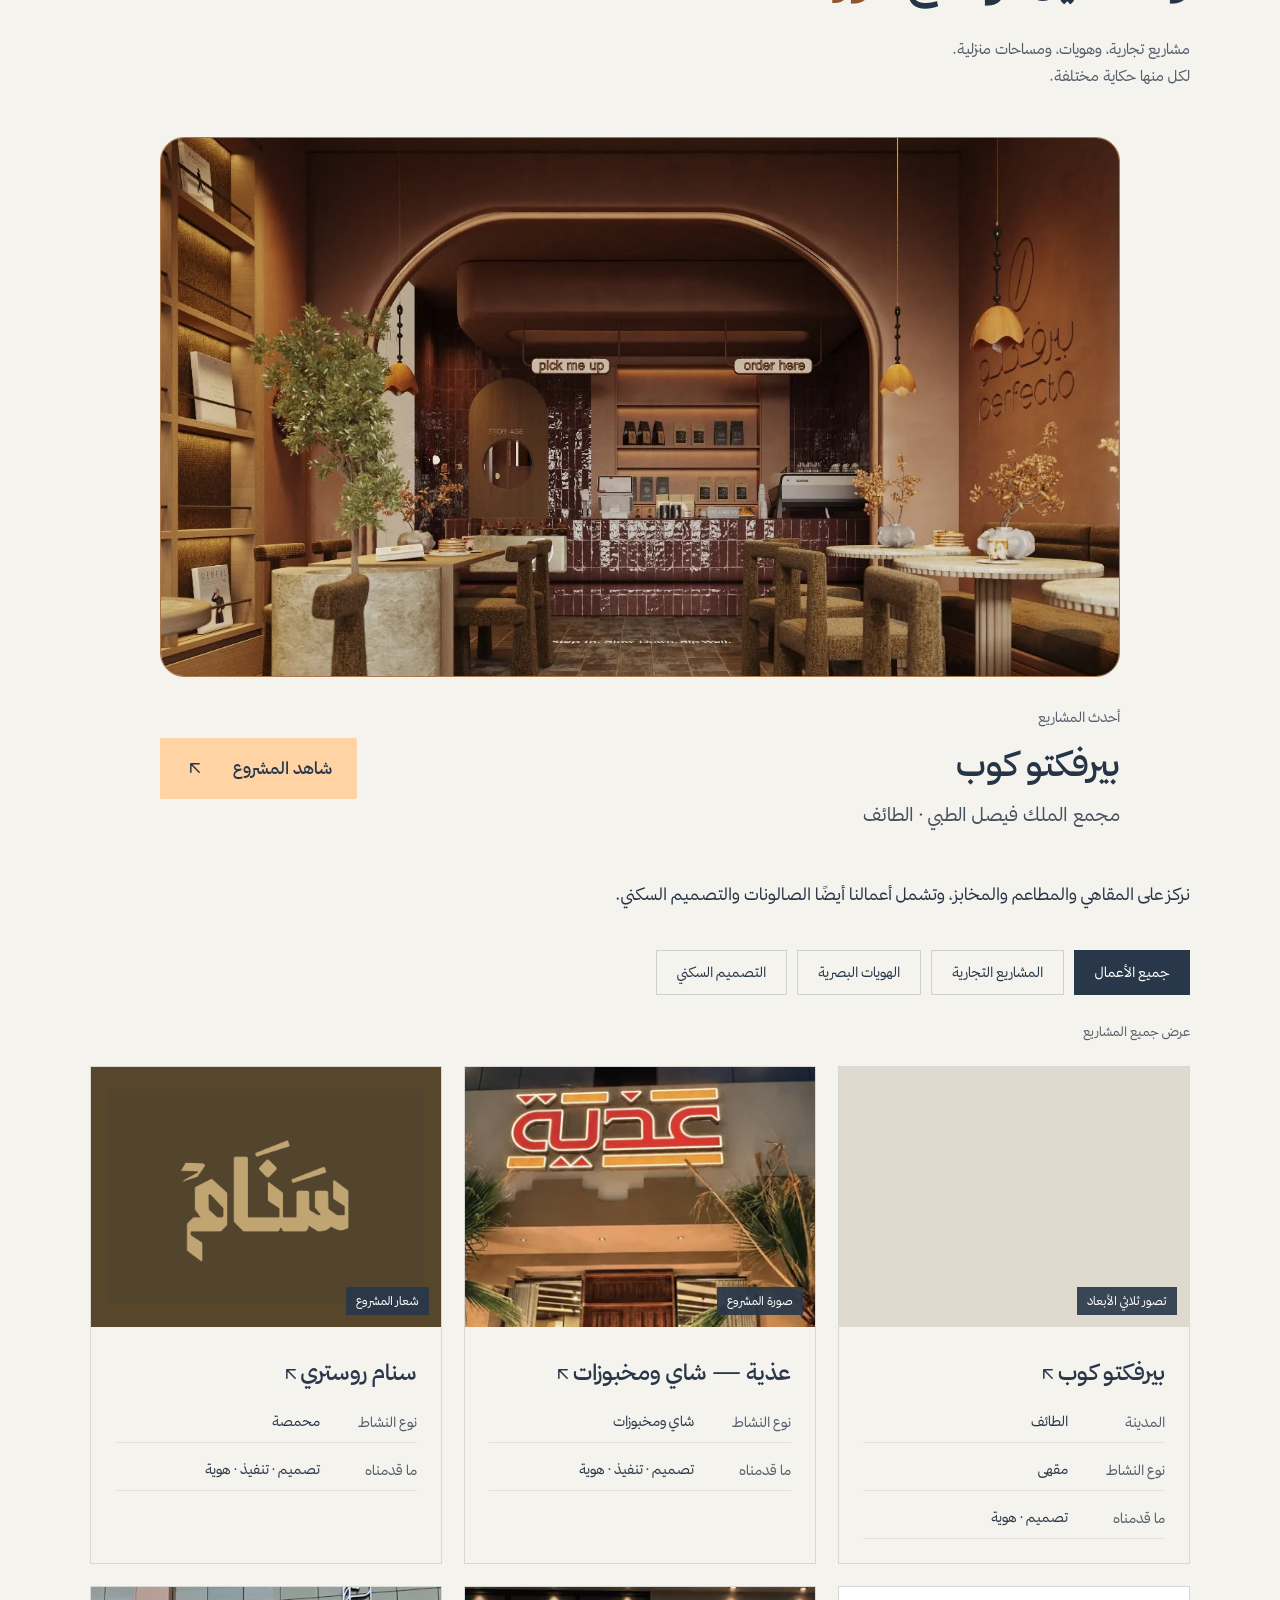
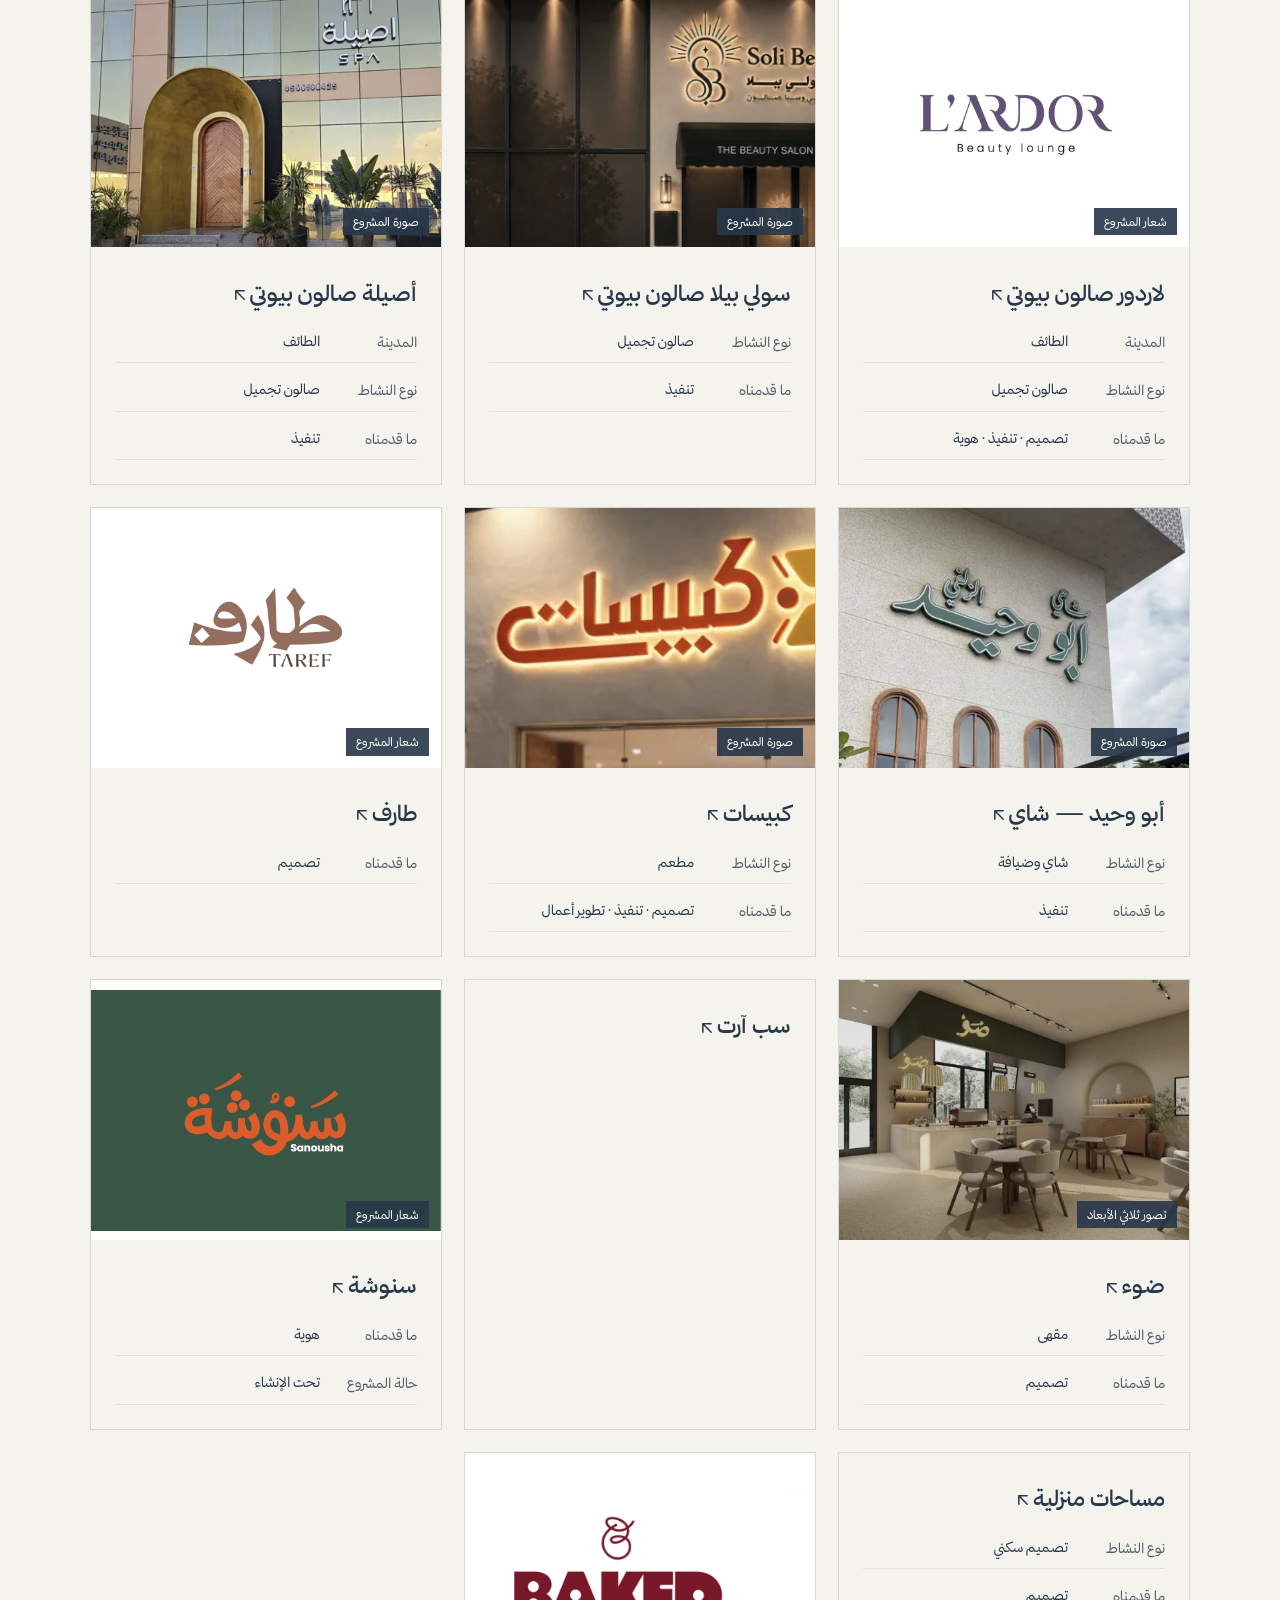
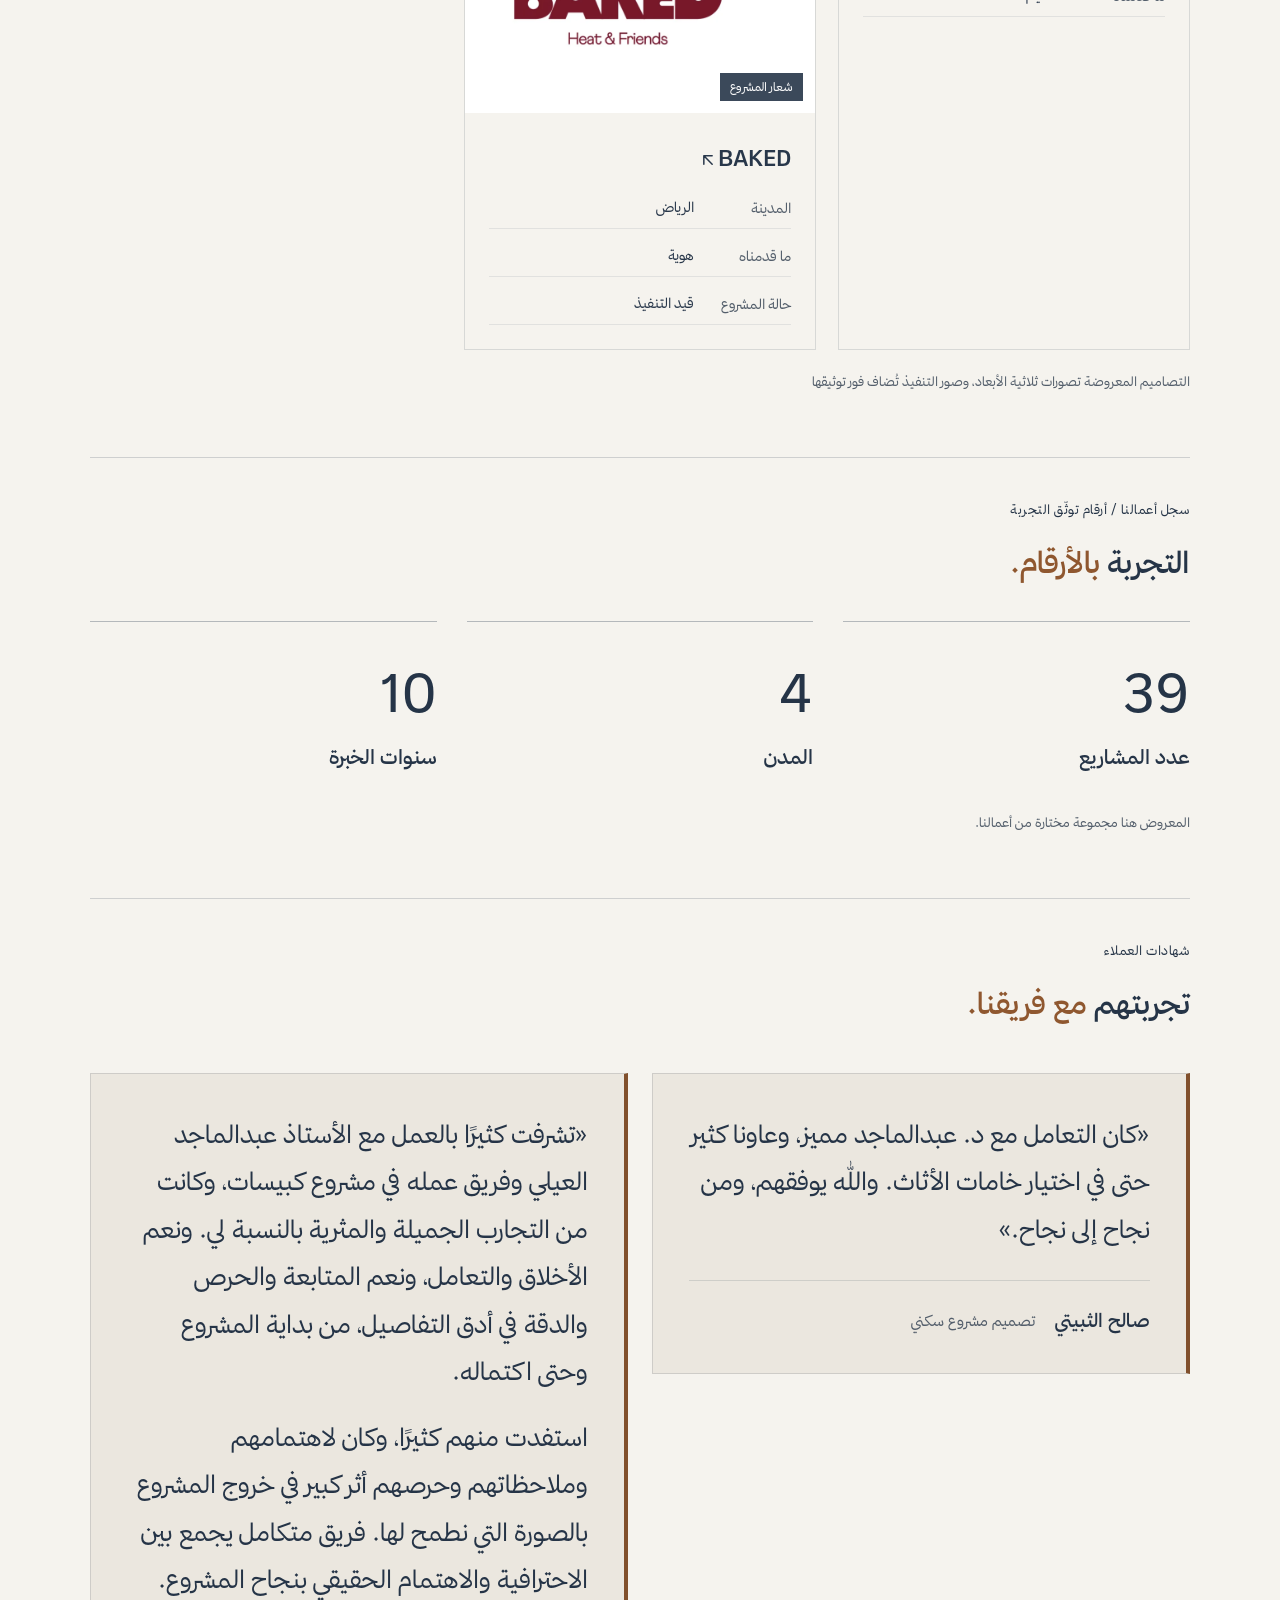
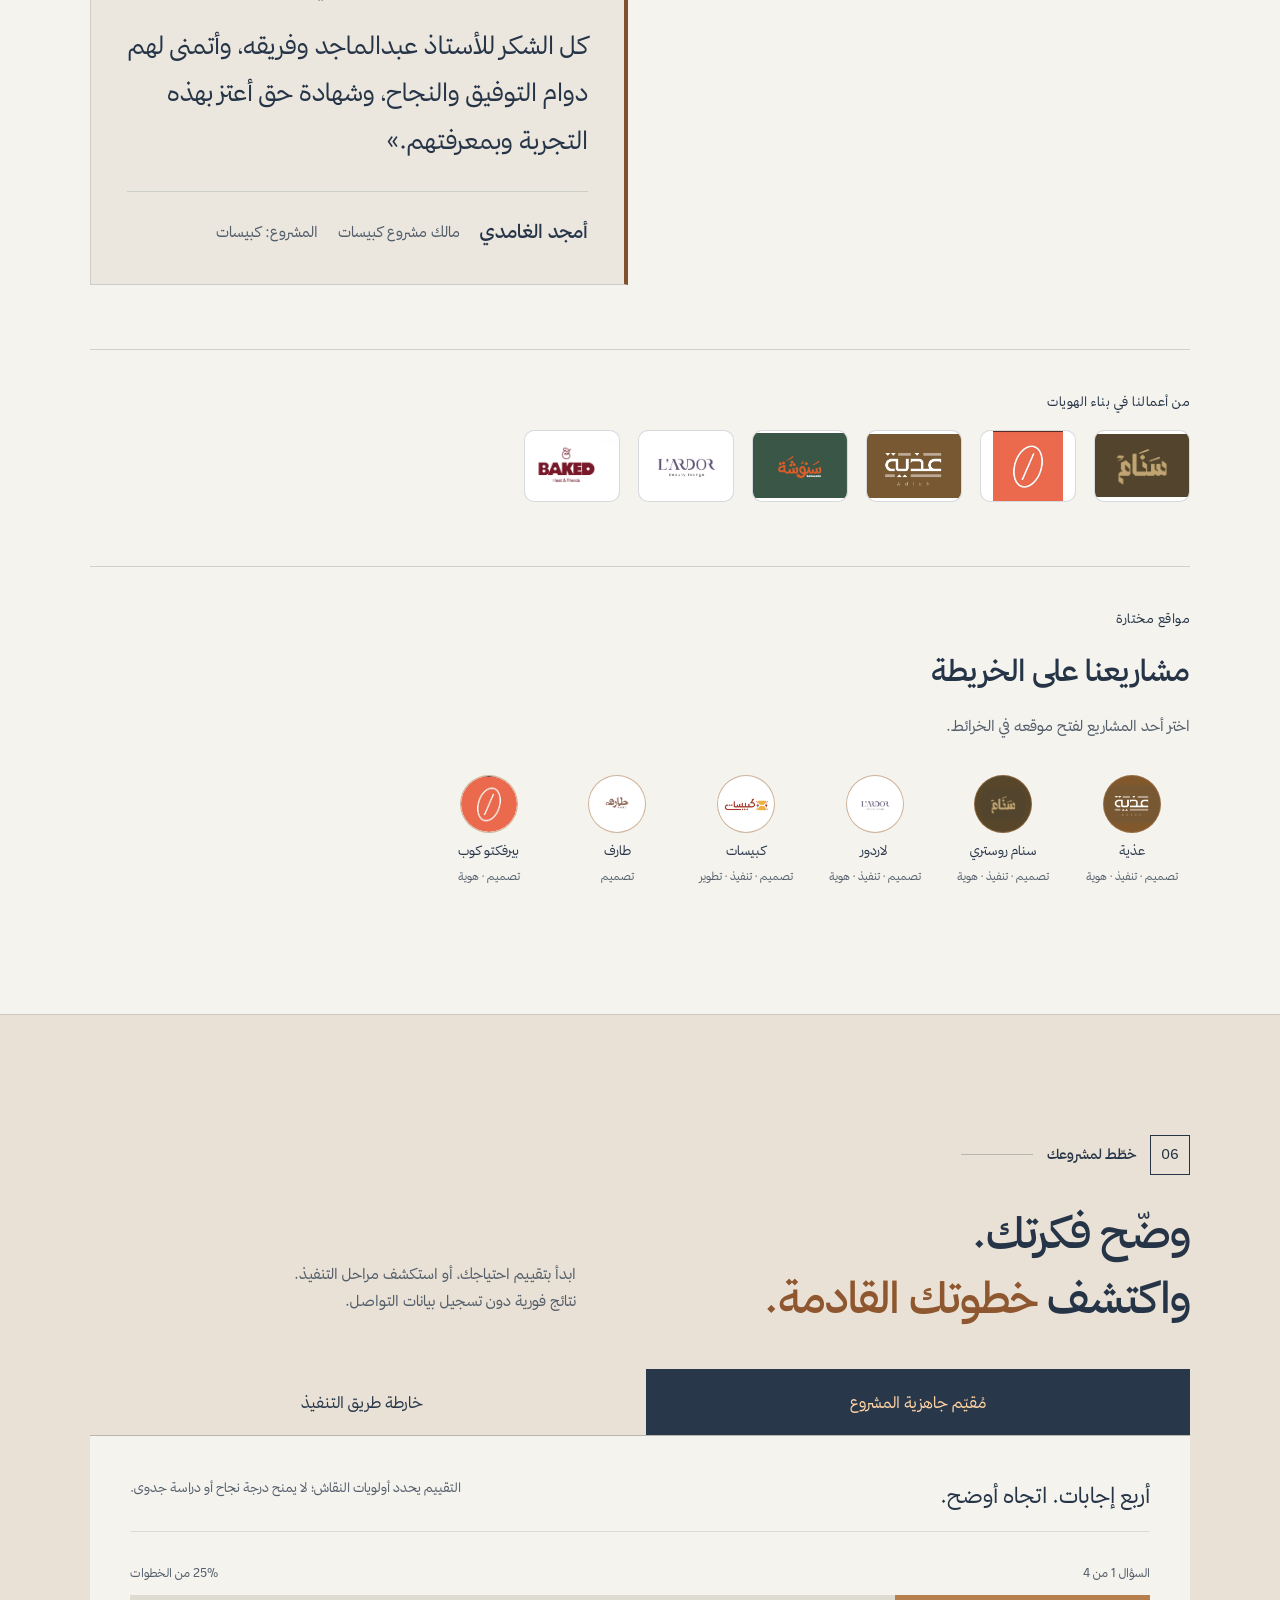
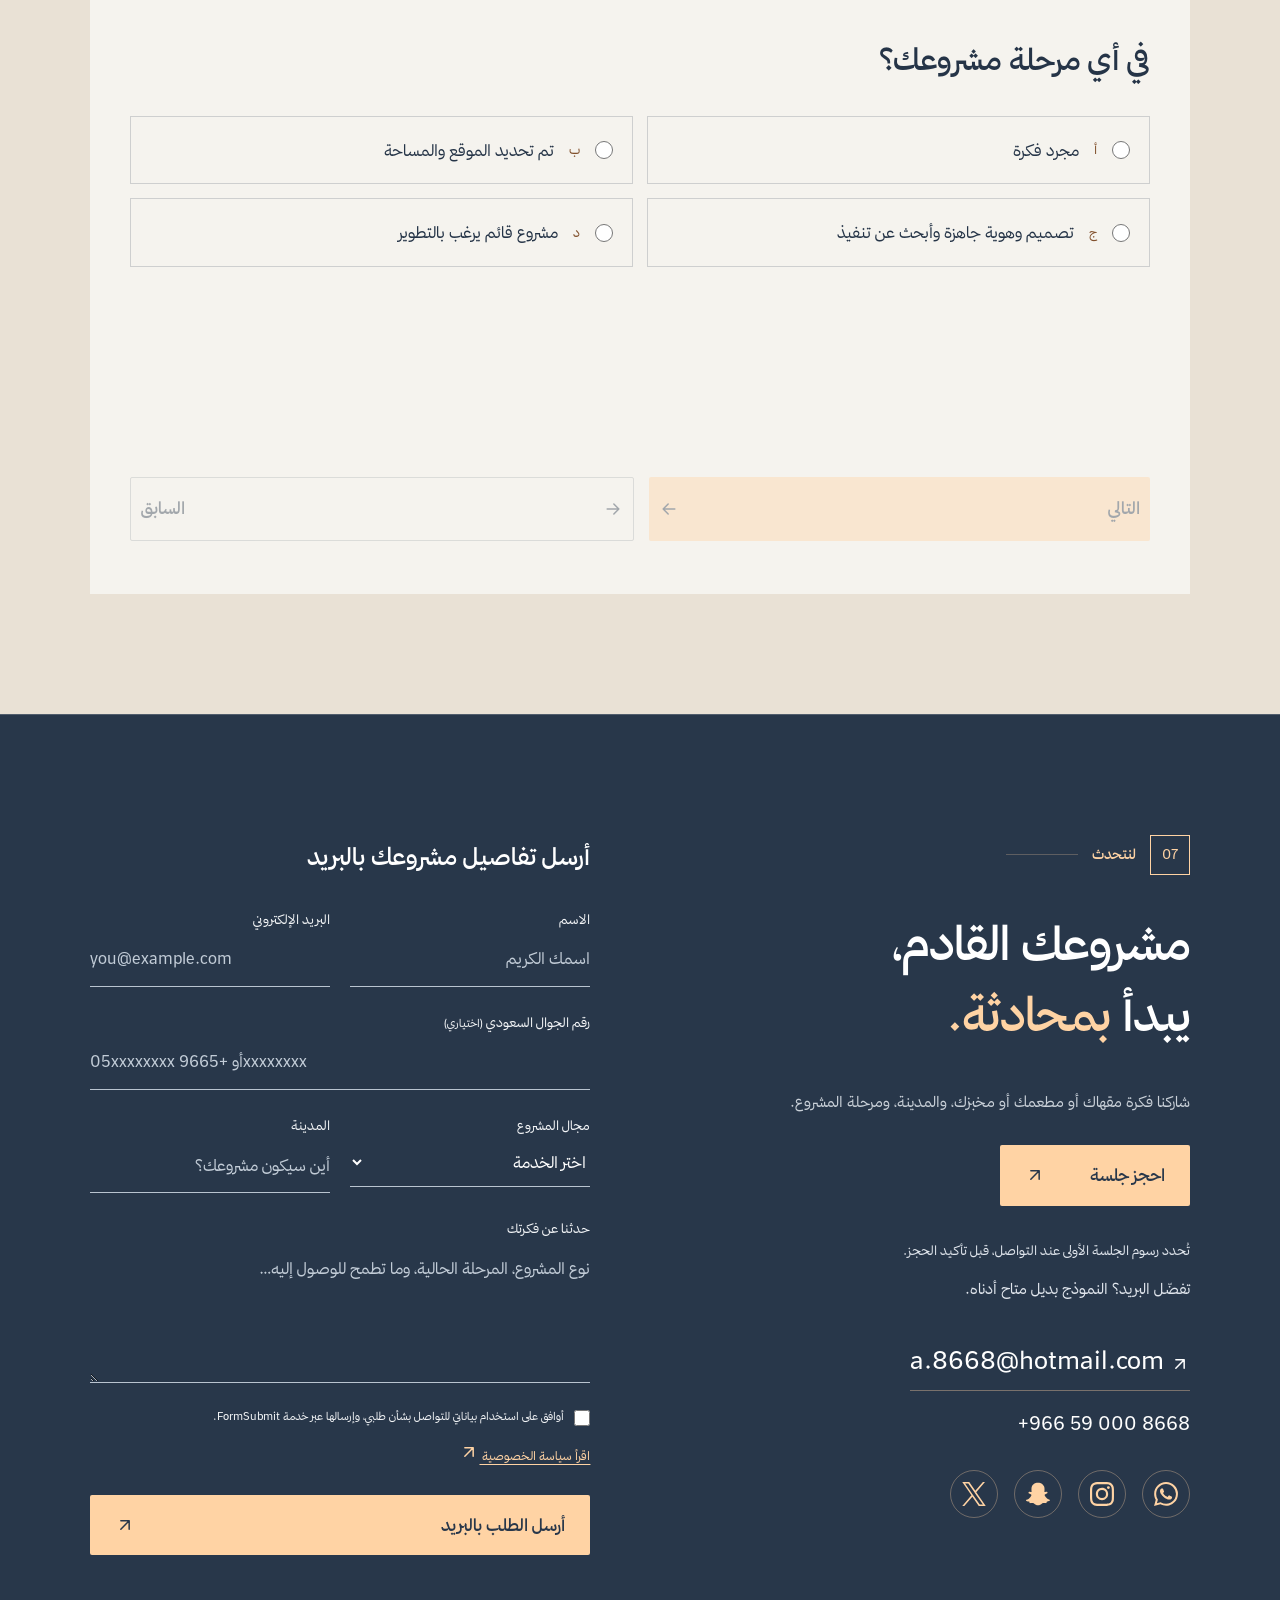
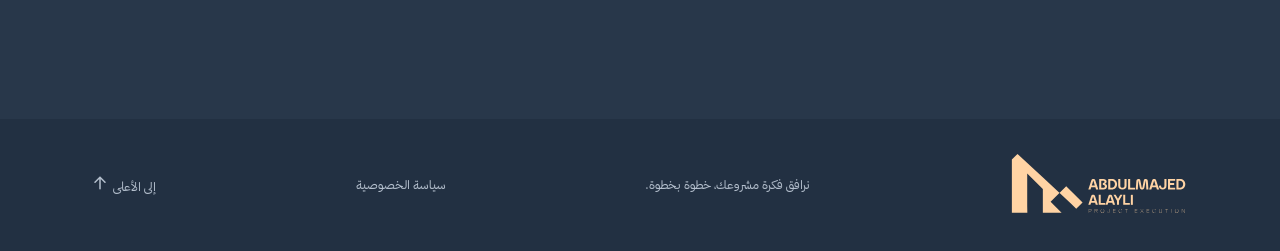
==== commit 4607c8b6: "Highlight hero services with accessible interactive vector shortcuts" ====
--- a/index.html
+++ b/index.html
@@ -11,7 +11,7 @@
 <link rel="stylesheet" href="style.css?v=20261105-polish">
 <link rel="stylesheet" href="learning.css?v=20261105-polish">
 <link rel="stylesheet" href="enhancements.css?v=20261108-vectors2">
-<link rel="stylesheet" href="organization.css?v=20261109-original">
+<link rel="stylesheet" href="organization.css?v=20261110-services">
 <link rel="canonical" href="https://aleyly.github.io/abdulmajeed-aleyly-portfolio/">
 <meta name="theme-color" content="#28374a">
 <link rel="icon" href="favicon.svg?v=approved-ai" type="image/svg+xml">
@@ -56,9 +56,20 @@
 <main id="main-content">
 <section class="hero">
 <div class="hero-copy">
-<div class="eyebrow">
-<i>
-</i> تصميم · تنفيذ · تطوير</div>
+<div class="hero-services" role="group" aria-label="اكتشف خدماتنا">
+<a class="hero-service-link" href="#service-design" aria-label="تصميم — اكتشف خدمات التصميم الداخلي">
+<svg class="hero-service-icon" width="32" height="32" viewBox="0 0 32 32" fill="none" stroke="currentColor" stroke-width="1.6" stroke-linecap="round" stroke-linejoin="round" aria-hidden="true" focusable="false"><path d="M5 12v15h15M5 21h4m-4-5h3m4 11v-4m5 4v-3M12 18l2-6L24 2l6 6-10 10-6 2Z M22 4l6 6M14 12l6 6"/></svg>
+<span>تصميم</span>
+</a>
+<a class="hero-service-link" href="#service-execution" aria-label="تنفيذ — اكتشف خدمات تنفيذ المشاريع التجارية">
+<svg class="hero-service-icon" width="32" height="32" viewBox="0 0 32 32" fill="none" stroke="currentColor" stroke-width="1.6" stroke-linecap="round" stroke-linejoin="round" aria-hidden="true" focusable="false"><path d="M5 22v-5a11 11 0 0 1 8-10m6 0a11 11 0 0 1 8 10v5M13 14V6h6v8M8 14l-1-3m17 3 1-3M3 22h26v5H3Z"/></svg>
+<span>تنفيذ</span>
+</a>
+<a class="hero-service-link" href="#service-development" aria-label="تطوير — اكتشف خدمات تطوير الأعمال">
+<svg class="hero-service-icon" width="32" height="32" viewBox="0 0 32 32" fill="none" stroke="currentColor" stroke-width="1.6" stroke-linecap="round" stroke-linejoin="round" aria-hidden="true" focusable="false"><path d="M5 5v22h23M10 21v-5m7 5v-9m7 9v-5M9 11l8-6 5 4 6-6M23 3h5v5"/></svg>
+<span>تطوير</span>
+</a>
+</div>
 <h1>من الفكرة<br>
 <em>إلى الأثر.</em>
 </h1>
@@ -230,7 +241,7 @@
 <p>نتحرك مع مشروعك من الرؤية، إلى المكان،<br>إلى العلامة التي يتذكرها الناس.</p>
 </div>
 <div class="service-list">
-<details open>
+<details id="service-design" open>
 <summary>
 <span class="service-mark" aria-hidden="true"><svg class="ui-icon ui-diamond" width="24" height="24" viewBox="0 0 24 24" fill="none" stroke="currentColor" stroke-width="1.8" stroke-linecap="round" stroke-linejoin="round" aria-hidden="true" focusable="false"><path d="m12 3 9 9-9 9-9-9Z"/></svg></span>
 <h3>التصميم الداخلي</h3>
@@ -243,7 +254,7 @@
 </div>
 </div>
 </details>
-<details>
+<details id="service-execution">
 <summary>
 <span class="service-mark" aria-hidden="true"><svg class="ui-icon ui-diamond" width="24" height="24" viewBox="0 0 24 24" fill="none" stroke="currentColor" stroke-width="1.8" stroke-linecap="round" stroke-linejoin="round" aria-hidden="true" focusable="false"><path d="m12 3 9 9-9 9-9-9Z"/></svg></span>
 <h3>تنفيذ المشاريع التجارية</h3>
@@ -251,7 +262,7 @@
 </summary>
 <div class="service-body">ننفّذ المشاريع التجارية بفريق من المهندسين وكوادر التنفيذ، وفق نطاق واضح ومخططات معتمدة.</div>
 </details>
-<details>
+<details id="service-development">
 <summary>
 <span class="service-mark" aria-hidden="true"><svg class="ui-icon ui-diamond" width="24" height="24" viewBox="0 0 24 24" fill="none" stroke="currentColor" stroke-width="1.8" stroke-linecap="round" stroke-linejoin="round" aria-hidden="true" focusable="false"><path d="m12 3 9 9-9 9-9-9Z"/></svg></span>
 <h3>تطوير الأعمال</h3>
@@ -667,7 +678,7 @@
 </dialog>
 <script defer src="project-data.js?v=20261105-polish">
 </script>
-<script defer src="app.js?v=20261108-vectors2">
+<script defer src="app.js?v=20261110-services">
 </script>
 <script defer src="site-config.js?v=20261105-polish">
 </script>
--- a/organization.css
+++ b/organization.css
@@ -59,3 +59,14 @@
 
 /* Learning precedes all project showcases; preserve the existing brand palette. */
 #learning-library{background:var(--navy);color:var(--paper)}#learning-library .section-label,#learning-library em{color:var(--peach)}#learning-library>.section-head>p{color:#dce2e9}#learning-library>.library-visit{color:var(--peach);border-color:#ffd3a480;min-height:44px;padding-block:8px}#learning-library :focus-visible{outline-color:var(--peach)}#projects .featured-project{padding:0;margin-block:48px;border-bottom:0}#projects .featured-project-copy{margin-bottom:0}@media(max-width:700px){#projects .featured-project{margin-block:32px}}
+
+/* Useful service shortcuts, with vector artwork that stays consistent on phones. */
+.hero-services{display:grid;grid-template-columns:repeat(3,minmax(0,1fr));gap:12px;width:min(100%,408px);margin:0 auto 36px}
+.hero-service-link{display:flex;flex-direction:column;align-items:center;justify-content:center;gap:8px;min-width:0;min-height:104px;padding:14px 12px;border:1px solid #ffd3a470;border-radius:12px;background:#ffd3a40a;color:var(--peach);font-size:21px;font-weight:500;line-height:1.5;transition:background-color .18s,color .18s,border-color .18s}
+.hero-service-icon{display:block;flex-shrink:0;width:32px;height:32px;transition:transform .18s}
+.hero-service-link:focus-visible{outline:3px solid var(--peach);outline-offset:5px;background:var(--peach);color:var(--navy)}
+.hero-service-link:active{background:var(--peach);color:var(--navy)}
+#services details[id]{scroll-margin-block-start:28px}
+@media(hover:hover){.hero-service-link:hover{background:var(--peach);border-color:var(--peach);color:var(--navy)}.hero-service-link:hover .hero-service-icon{transform:translateY(-2px)}}
+@media(max-width:700px){.hero-services{gap:10px;width:min(100%,336px);margin-bottom:30px}.hero-service-link{min-height:88px;padding:12px 8px;gap:7px;font-size:19px}.hero-service-icon{width:28px;height:28px}}
+@media(prefers-reduced-motion:reduce){.hero-service-link,.hero-service-icon{transition:none}.hero-service-link:hover .hero-service-icon{transform:none}}
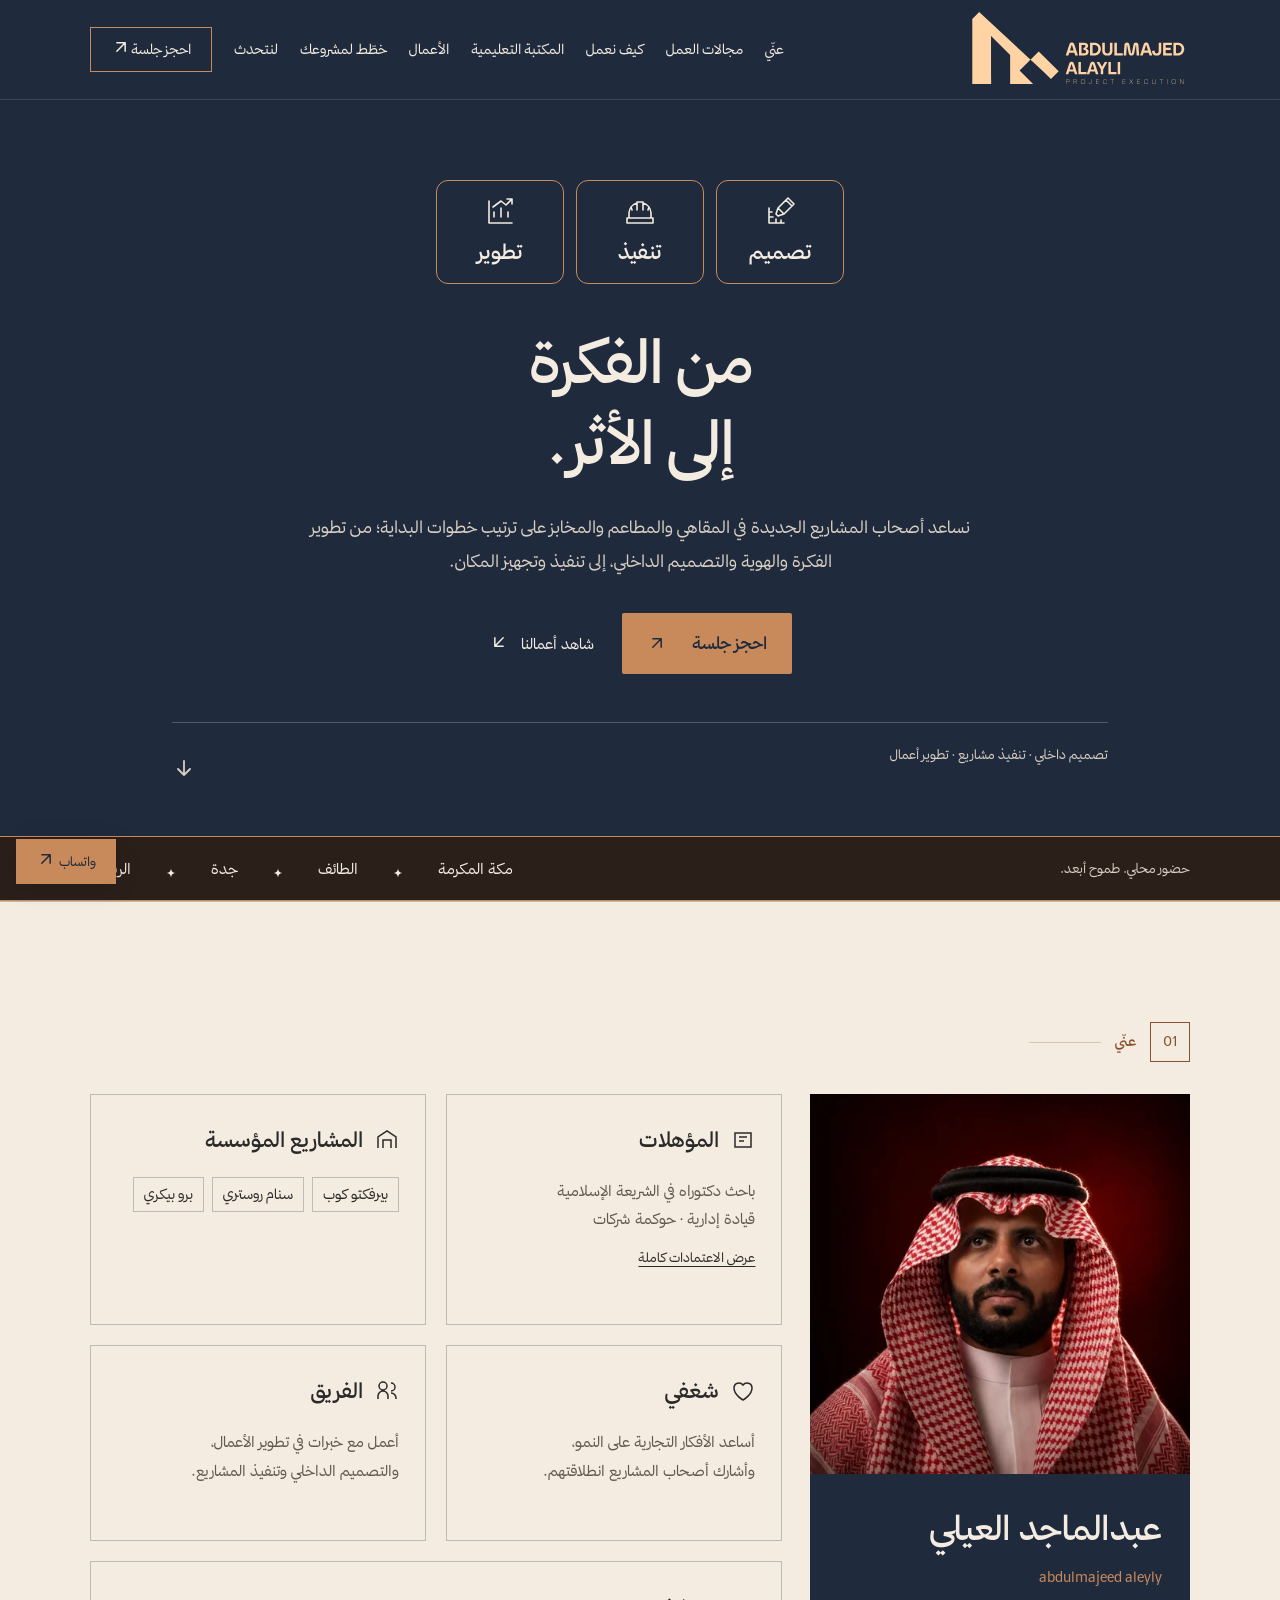
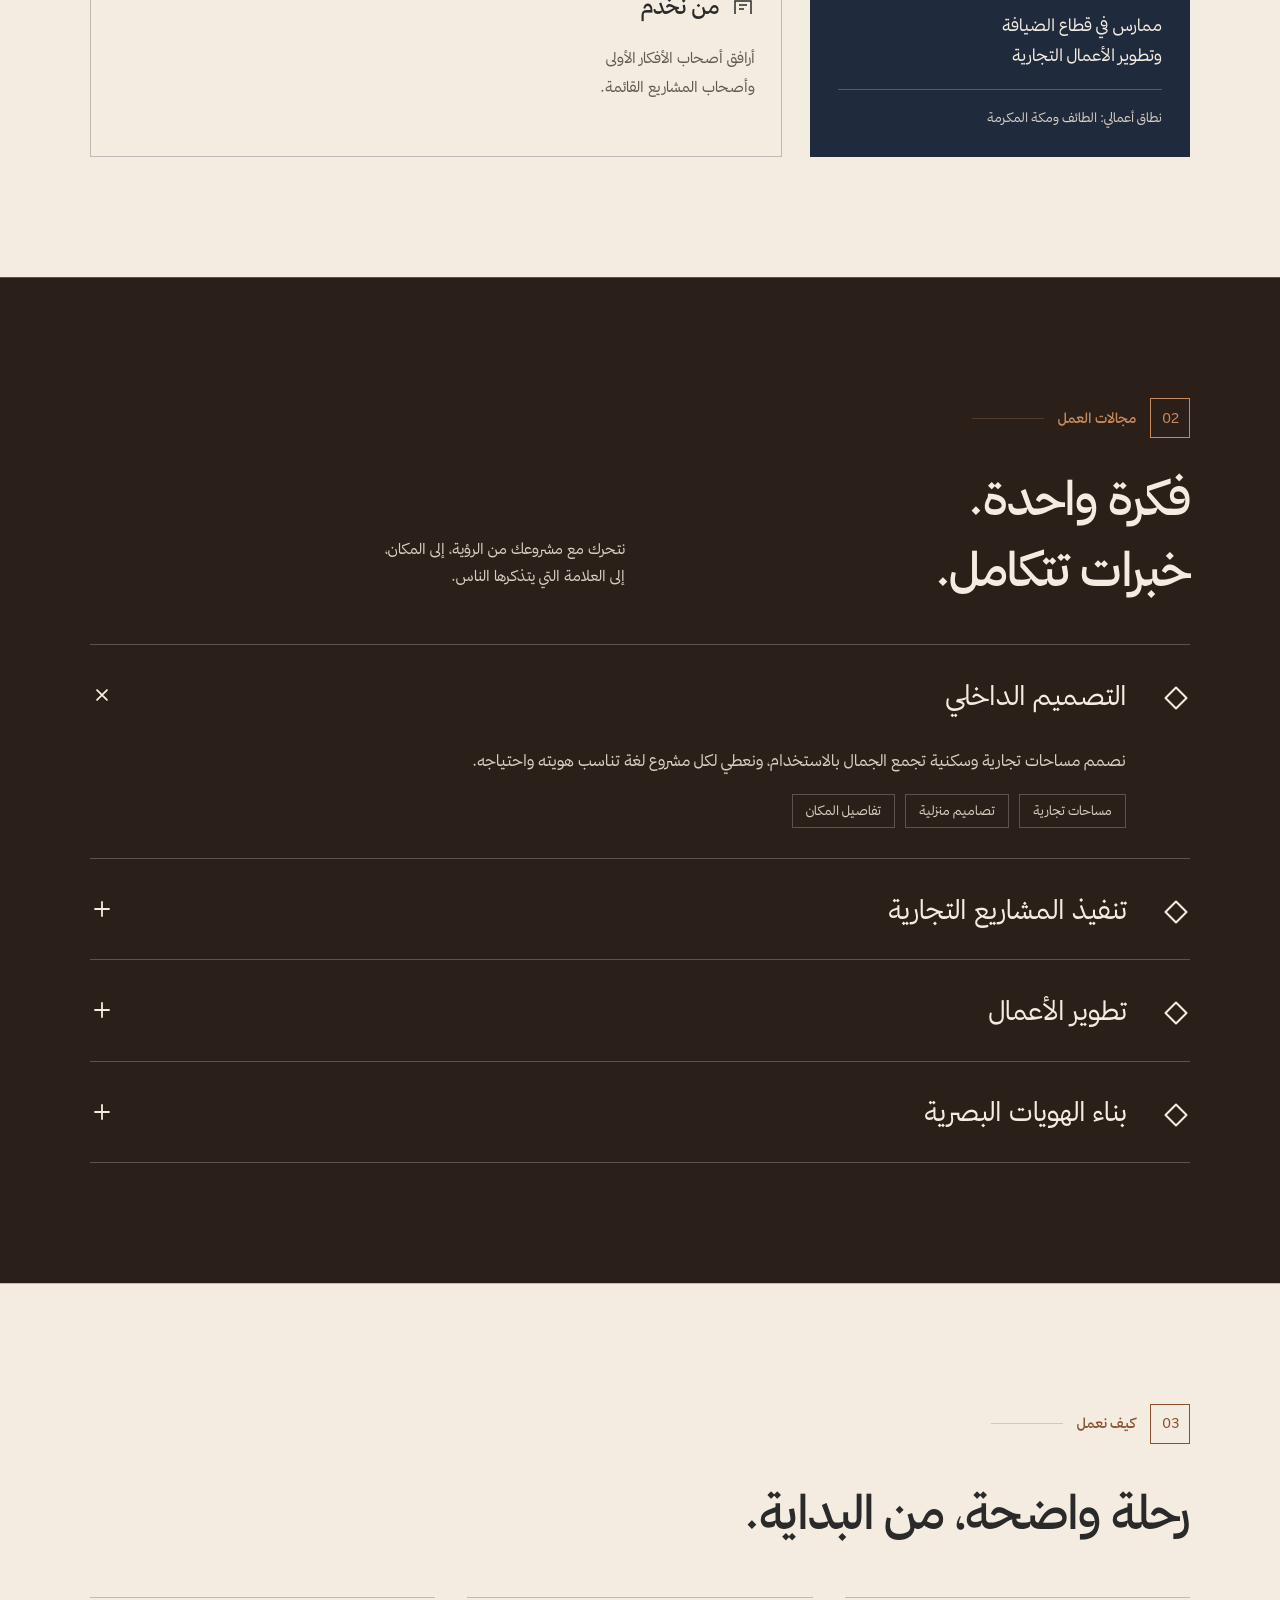
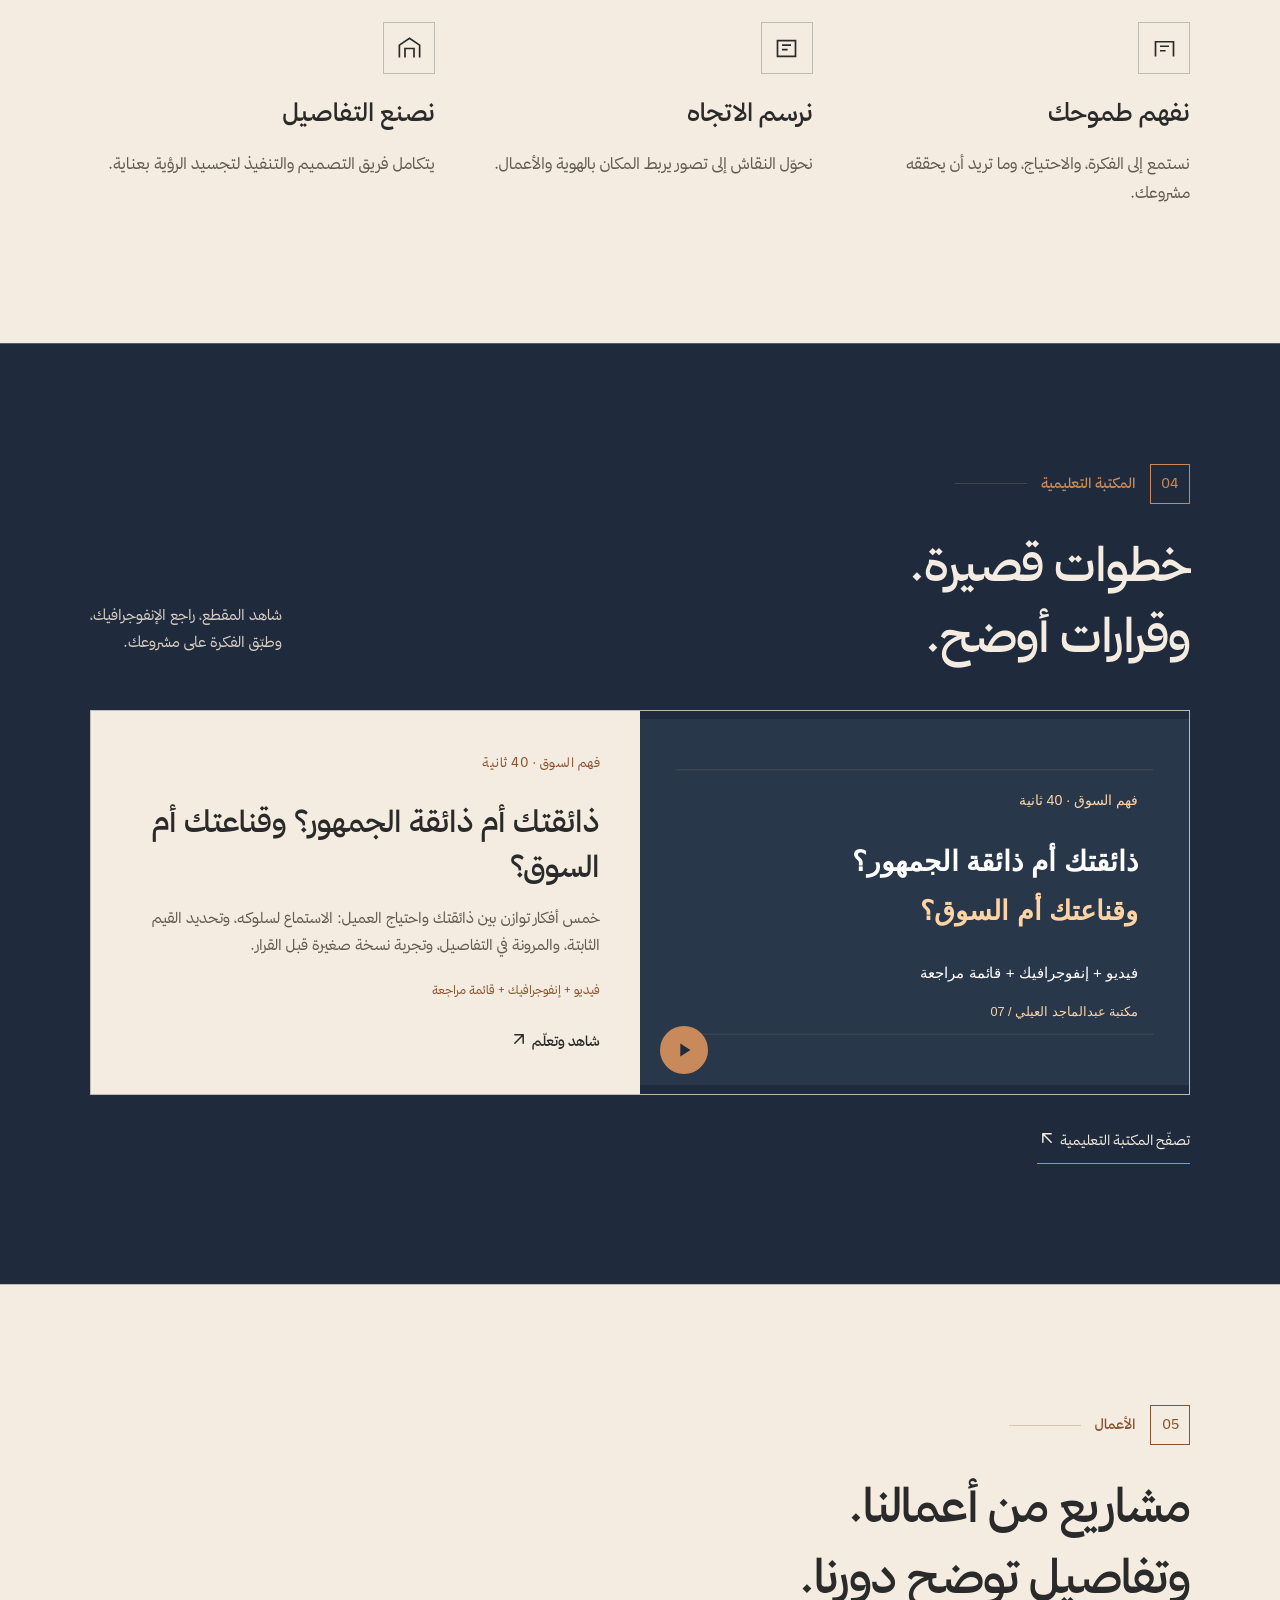
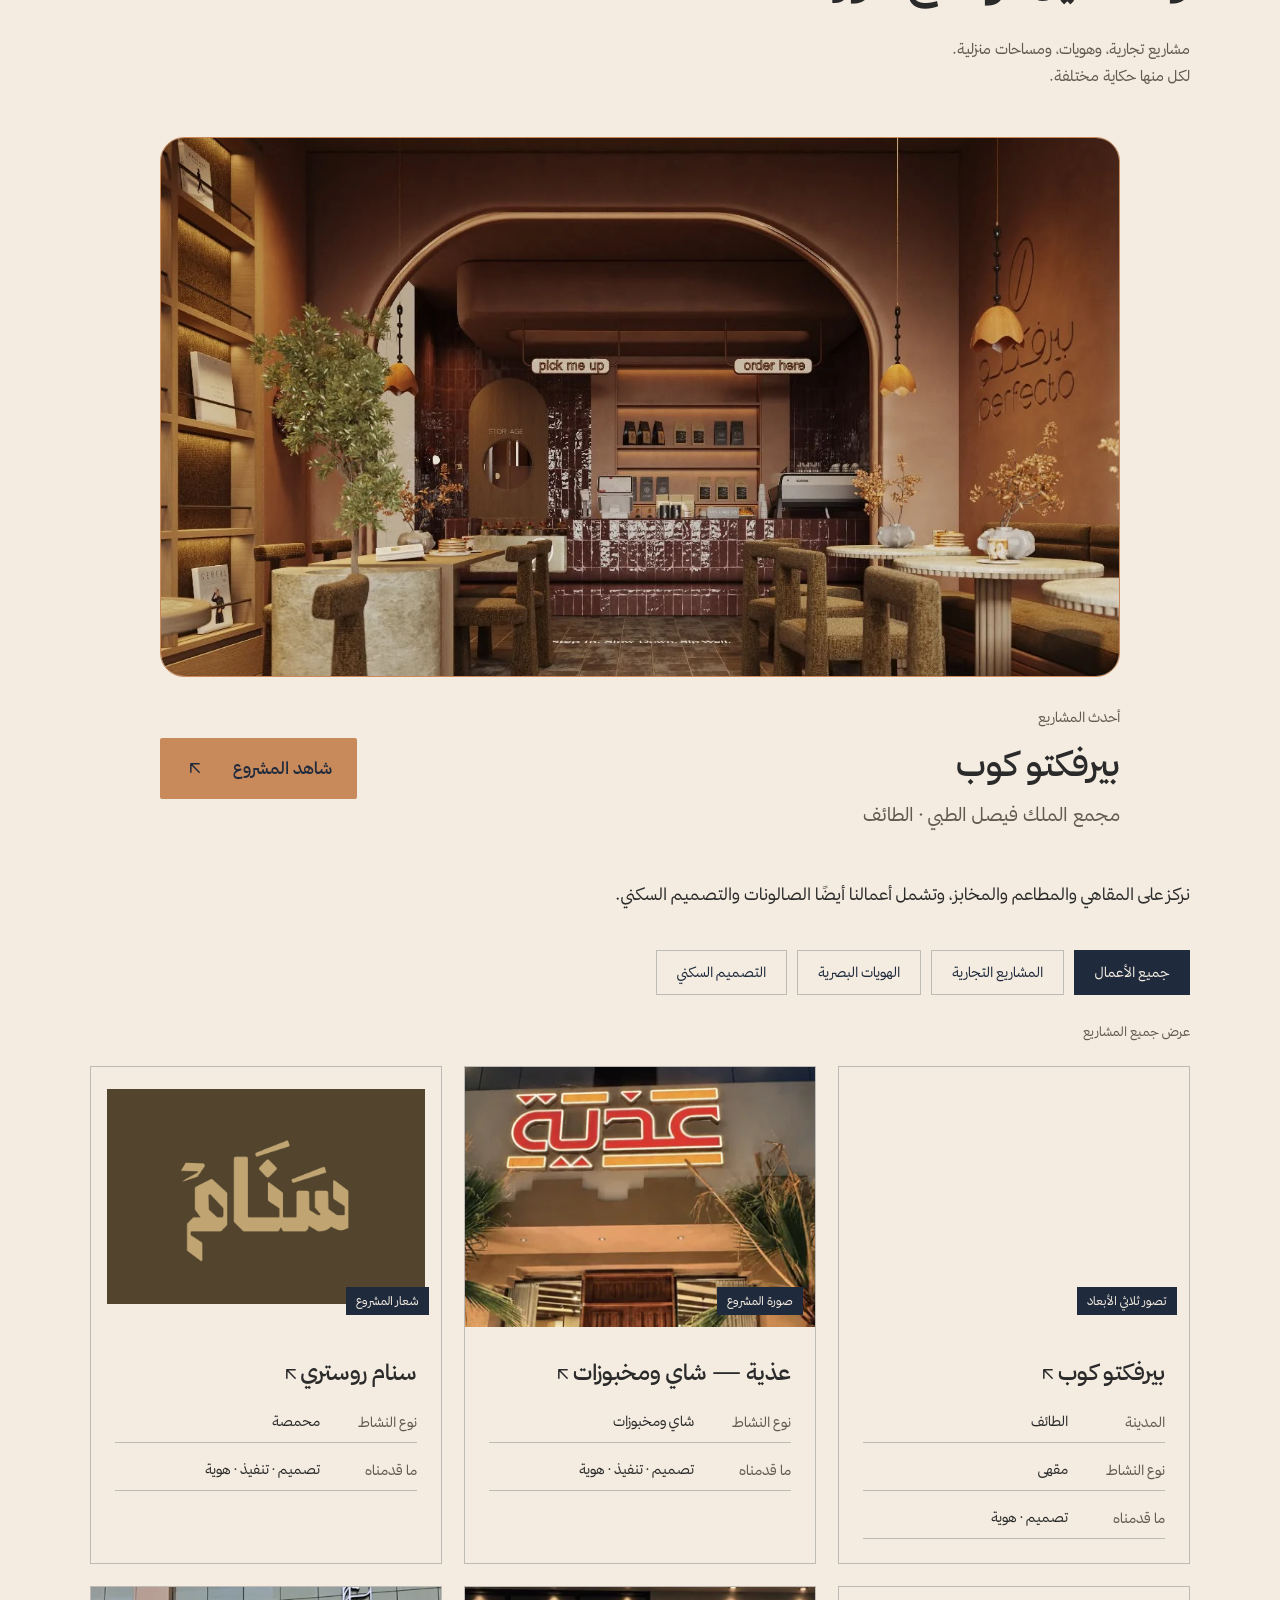
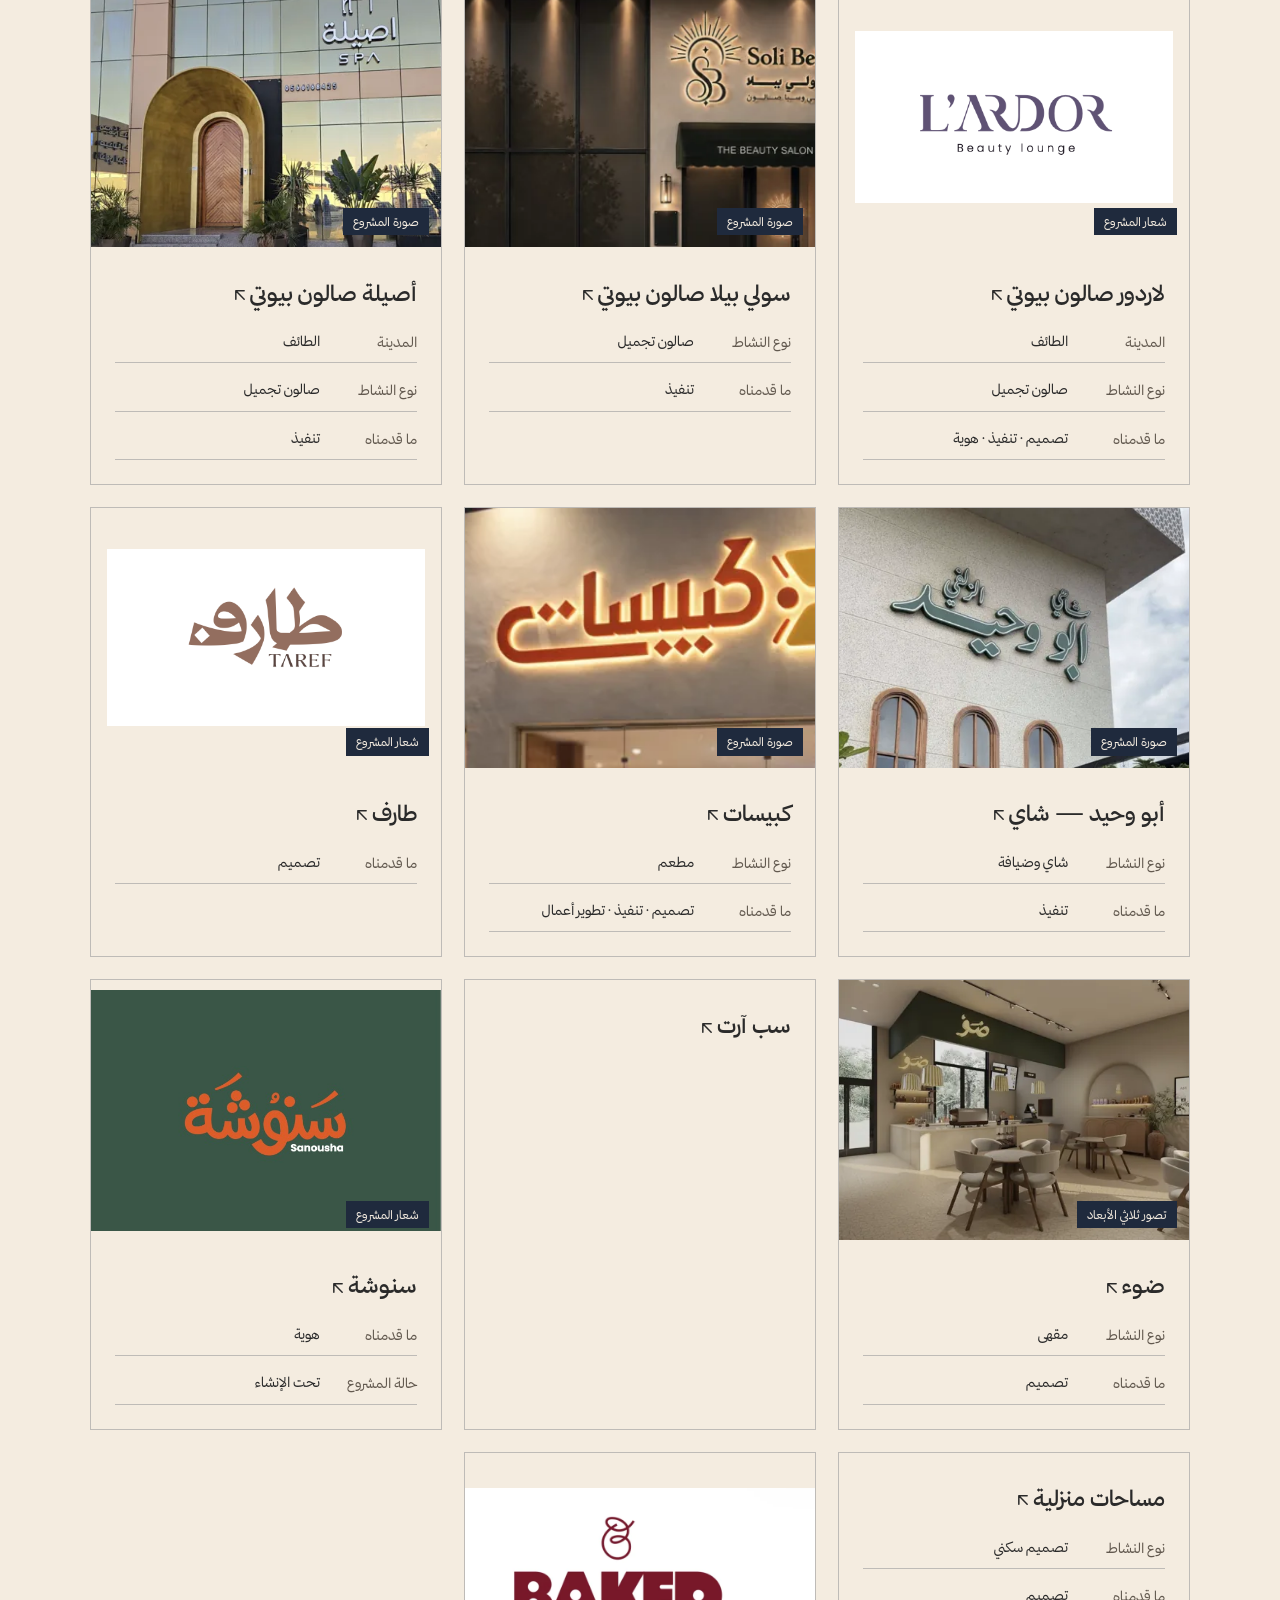
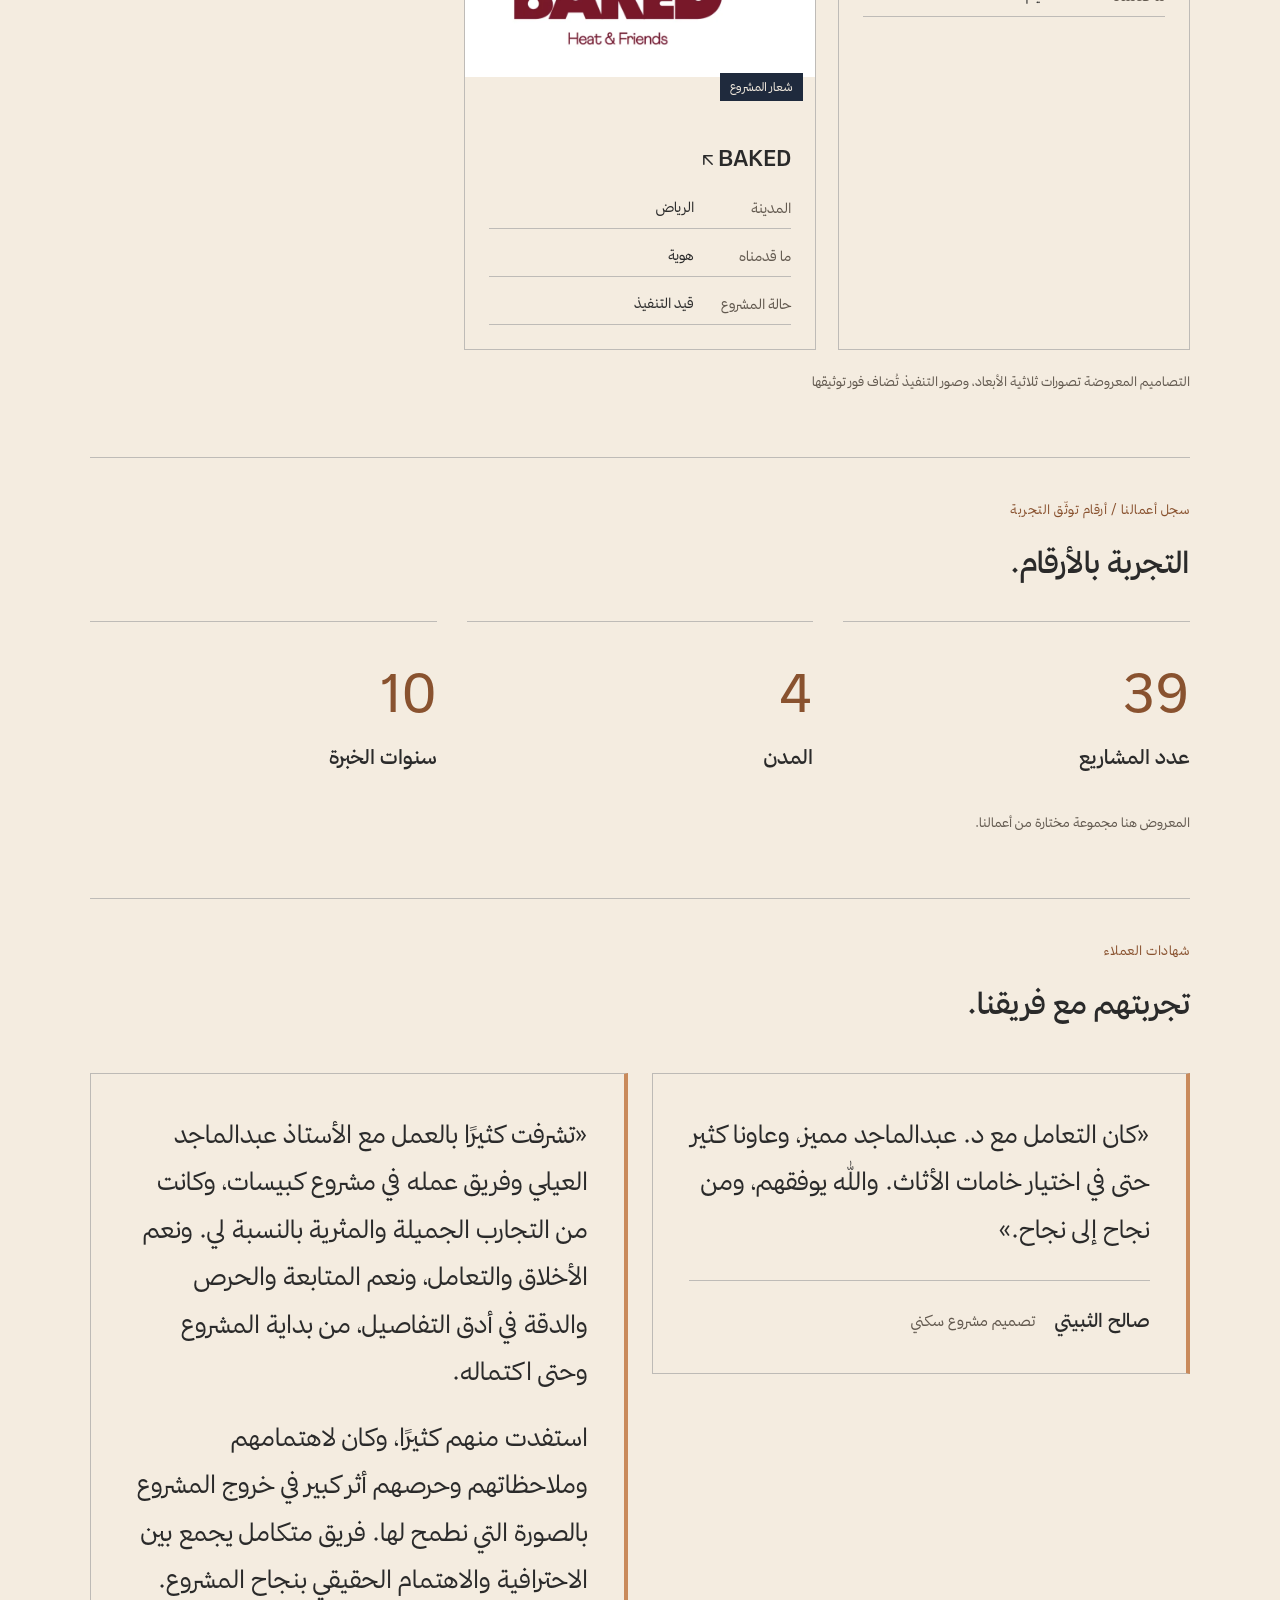
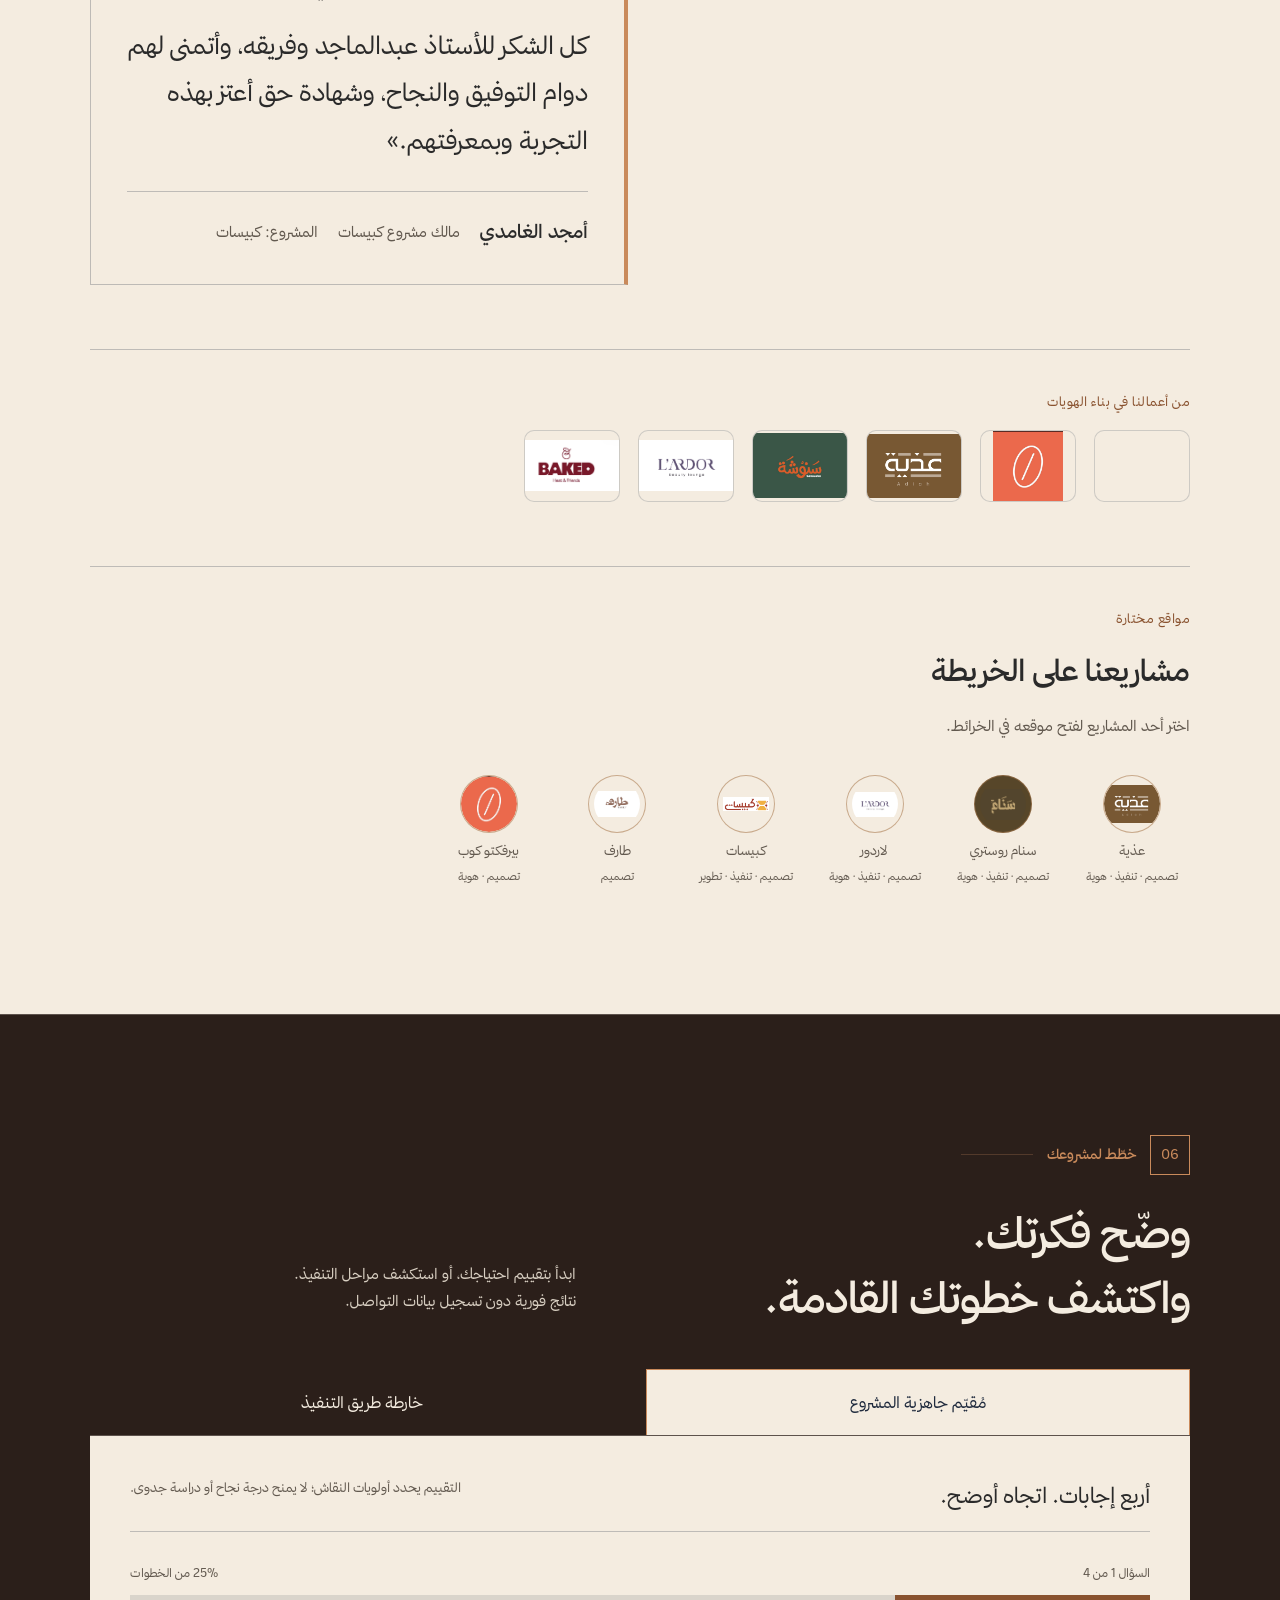
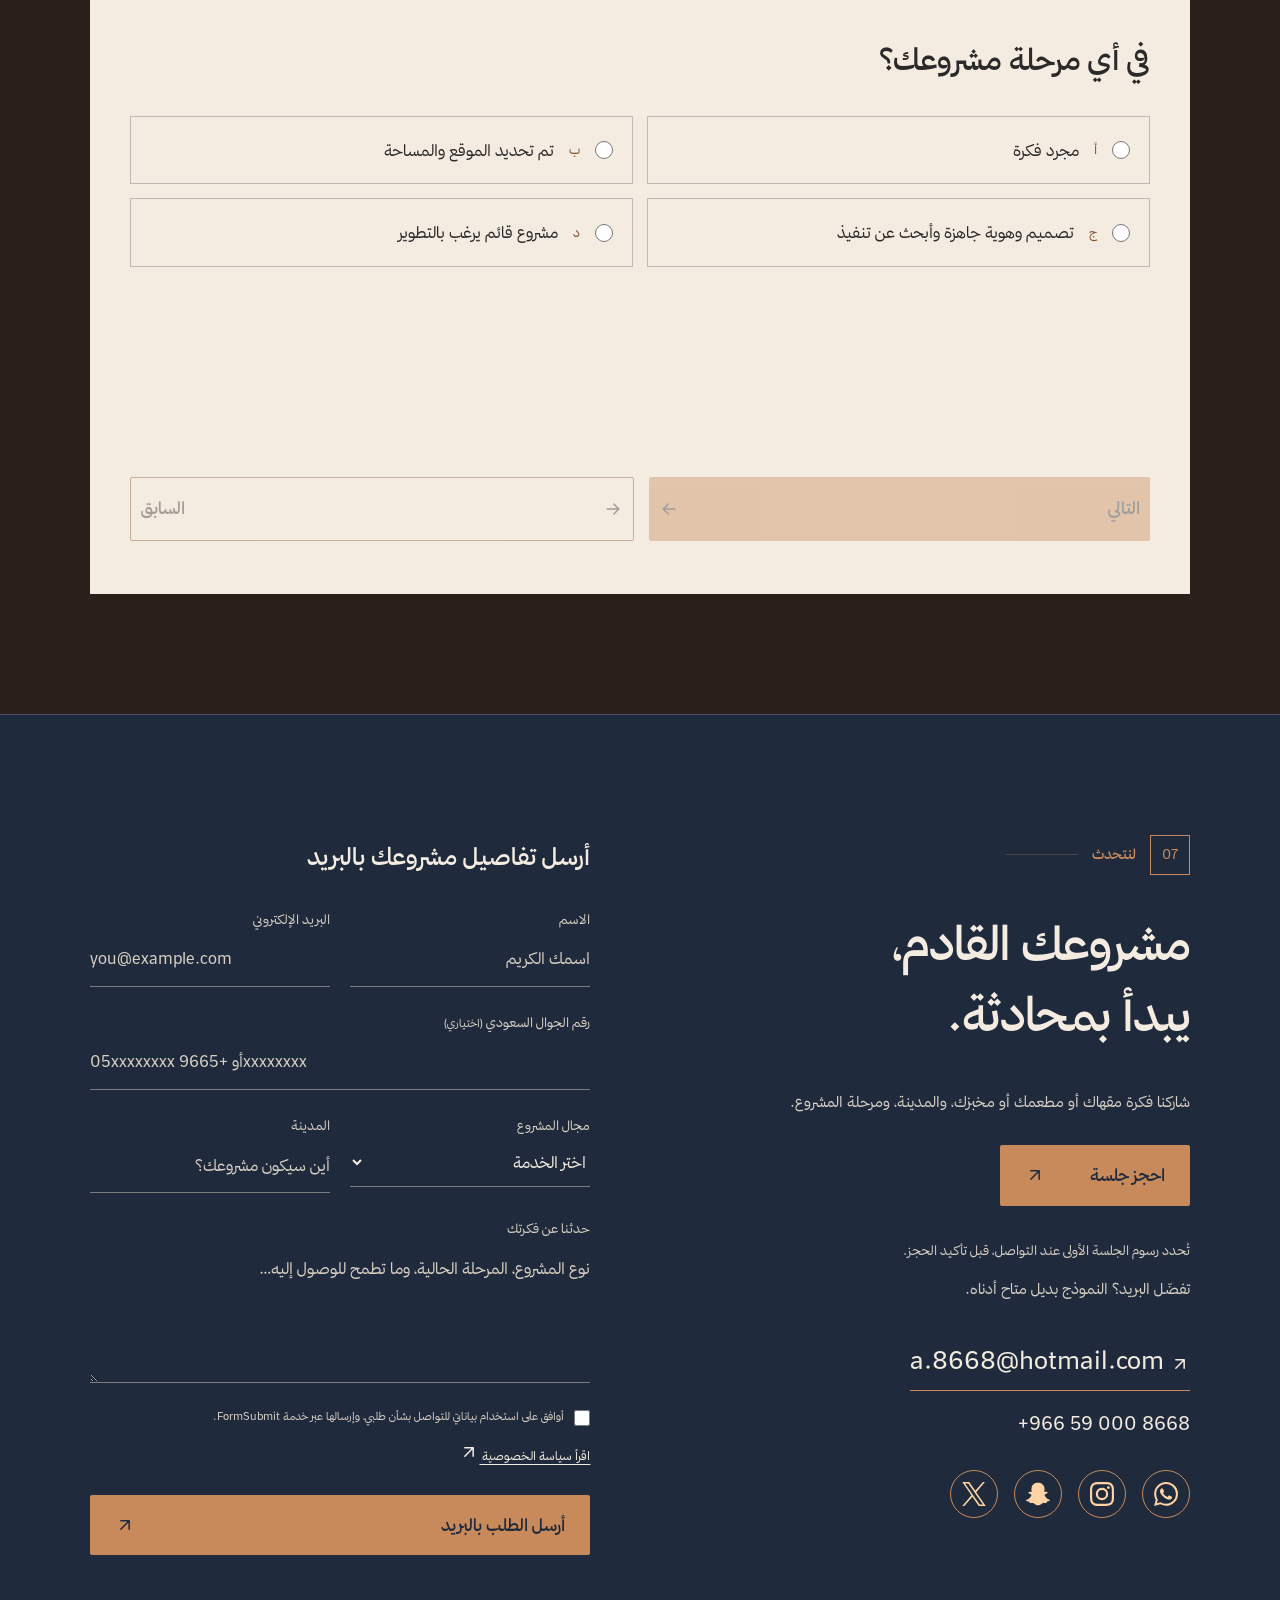
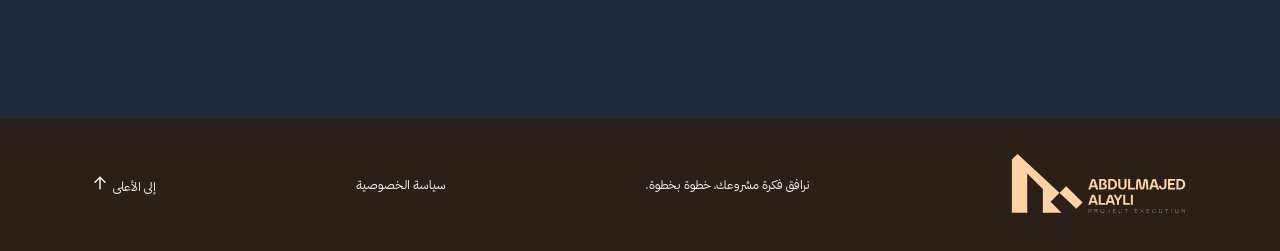
==== commit add478bb: "Unify warm navy cream and brown palette with accessible contrast" ====
--- a/index.html
+++ b/index.html
@@ -13,7 +13,7 @@
 <link rel="stylesheet" href="enhancements.css?v=20261108-vectors2">
 <link rel="stylesheet" href="organization.css?v=20261110-services">
 <link rel="canonical" href="https://aleyly.github.io/abdulmajeed-aleyly-portfolio/">
-<meta name="theme-color" content="#28374a">
+<meta name="theme-color" content="#1F2A3D">
 <link rel="icon" href="favicon.svg?v=approved-ai" type="image/svg+xml">
 <meta property="og:type" content="website">
 <meta property="og:locale" content="ar_SA">
@@ -33,6 +33,7 @@
 <script type="application/ld+json">{"@context": "https://schema.org", "@type": "ProfessionalService", "@id": "https://aleyly.github.io/abdulmajeed-aleyly-portfolio/#business", "name": "عبدالماجد العيلي", "alternateName": "abdulmajeed aleyly", "url": "https://aleyly.github.io/abdulmajeed-aleyly-portfolio/", "image": "https://aleyly.github.io/abdulmajeed-aleyly-portfolio/assets/social-share.jpg", "telephone": "+966590008668", "email": "a.8668@hotmail.com", "description": "من الفكرة إلى الأثر: تصميم وتنفيذ المقاهي والمطاعم والمخابز وتطوير الأعمال في الطائف ومكة وجدة والرياض مع فريق عبدالماجد العيلي.", "areaServed": [{"@type": "City", "name": "الطائف"}, {"@type": "City", "name": "مكة المكرمة"}, {"@type": "City", "name": "جدة"}, {"@type": "City", "name": "الرياض"}], "hasOfferCatalog": {"@type": "OfferCatalog", "name": "خدمات المشاريع التجارية", "itemListElement": [{"@type": "Offer", "itemOffered": {"@type": "Service", "name": "تطوير أعمال المقاهي والمطاعم والمخابز"}}, {"@type": "Offer", "itemOffered": {"@type": "Service", "name": "التصميم الداخلي"}}, {"@type": "Offer", "itemOffered": {"@type": "Service", "name": "تنفيذ المشاريع التجارية"}}, {"@type": "Offer", "itemOffered": {"@type": "Service", "name": "بناء الهوية البصرية"}}]}, "sameAs": ["https://instagram.com/a.8668", "https://www.snapchat.com/add/a.8668", "https://x.com/aa_8668"]}</script>
 <meta name="page-type" content="service">
 <meta name="site-kind" content="other">
+<link rel="stylesheet" href="palette.css?v=20261114-colors">
 </head>
 <body>
 <a class="skip-link" href="#main-content">تجاوز إلى المحتوى</a>
--- a/style.css
+++ b/style.css
@@ -1,4 +1,4 @@
-:root{--navy:#28374a;--peach:#ffd3a4;--paper:#f5f3ee;--ink:#253447;--muted:#68727b}*{box-sizing:border-box}html{scroll-behavior:smooth;scroll-padding-top:100px}body{margin:0;background:var(--paper);color:var(--ink);font-family:'Thmanyah Sans',Tahoma,Arial,sans-serif;font-size:17px;line-height:1.8}button,input,select,textarea{font:inherit}a{color:inherit;text-decoration:none}button,a,summary{touch-action:manipulation}button{cursor:pointer}button:focus-visible,a:focus-visible,summary:focus-visible{outline:3px solid #c78448;outline-offset:6px}header{height:100px;background:var(--navy);color:#fff;display:flex;align-items:center;justify-content:space-between;padding:0 5.5%;border-bottom:1px solid #ffffff20}header img{width:245px;display:block}nav{display:flex;gap:38px;align-items:center;font-size:15px}nav a:last-child{color:var(--peach);border:1px solid #ffd3a455;padding:9px 20px}#menu{display:none}.hero{background:var(--navy);color:white;display:grid;grid-template-columns:1.05fr 1fr;min-height:700px}.hero-copy{padding:75px 10.5% 25px 8%}.eyebrow{font-size:13px;letter-spacing:.5px;display:flex;align-items:center;gap:10px;margin-bottom:25px}.eyebrow i{height:7px;width:7px;background:var(--peach);border-radius:50%}h1,h2,h3,p{margin-top:0}h1{font-size:clamp(43px,4.9vw,78px);line-height:1.35;letter-spacing:-2px;font-weight:500;margin-bottom:28px}em{font-style:normal;color:#b77f4d}.hero em,.contact em{color:var(--peach)}.hero p{font-size:18px;color:#e2e3e3;max-width:490px;line-height:2}.actions{display:flex;gap:28px;align-items:center;margin-top:35px}.button{border:0;display:inline-flex;align-items:center;justify-content:space-between;gap:45px;padding:15px 25px;font-weight:500;transition:.25s}.peach{background:var(--peach);color:var(--navy)}.button:hover{transform:translateY(-3px);box-shadow:0 8px 22px #0002}.text-link{font-size:15px}.hero-foot{margin-top:65px;border-top:1px solid #ffffff25;padding-top:20px;color:#d3d5d8;font-size:12px;display:flex;justify-content:space-between}.hero-foot a{font-size:25px}.hero-art{position:relative;overflow:hidden;display:flex;align-items:center;background:#223042}.hero-art svg{width:100%;height:100%;max-height:735px;transition:transform 1s}.hero-art:hover svg{transform:scale(1.035)}.art-note{position:absolute;bottom:25px;left:25px;right:25px;display:flex;justify-content:space-between;align-items:center;color:var(--peach);font-size:12px}.art-note small{opacity:.7}.city-strip{padding:26px 5.5%;display:flex;align-items:center;justify-content:space-between;border-bottom:1px solid #28374a25}.city-strip>span{font-size:13px;color:var(--muted)}.city-strip div{display:flex;gap:35px;font-size:19px}.city-strip b{font-weight:400;color:#b98657}.section{padding:100px 7%;scroll-margin-top:0}h2{font-size:clamp(34px,3.7vw,55px);line-height:1.5;font-weight:500;letter-spacing:-1px}.about{display:grid;grid-template-columns:1fr 1fr;gap:9%;padding-top:120px;padding-bottom:120px}.about-text>p:first-child{font-size:25px;line-height:1.9}.about-text>p:nth-child(2){color:var(--muted);font-size:16px}.signature{border-top:1px solid #28374a25;margin-top:30px;padding-top:22px;font-size:21px}.signature span{display:block;color:var(--muted);font-size:12px}.section-head{display:flex;justify-content:space-between;align-items:end;margin-bottom:40px;gap:30px}.section-head p{color:var(--muted);font-size:15px}.section-head h2{margin-bottom:0}.services{background:#ebe9e2}.service-list{border-top:1px solid #28374a40}details{border-bottom:1px solid #28374a40}summary{list-style:none;display:flex;align-items:center;gap:35px;cursor:pointer;padding:25px 0}summary::-webkit-details-marker{display:none}summary h3{font-size:27px;font-weight:400;margin:0}.num{font-size:13px;color:var(--muted);direction:ltr}.plus{margin-right:auto;font-size:27px;font-weight:300}details[open] .plus{transform:rotate(45deg)}.service-body{padding:0 65px 30px 15%;max-width:850px;color:var(--muted);font-size:16px}.tags{display:flex;gap:10px;margin-top:20px;flex-wrap:wrap}.tags span{font-size:12px;border:1px solid #28374a30;padding:4px 13px}.filters{display:flex;gap:10px;margin:40px 0 25px;flex-wrap:wrap}.filters button{padding:9px 20px;border:1px solid #28374a30;border-radius:0;background:transparent;color:var(--navy);font-size:14px}.filters .active{background:var(--navy);color:white}.project-grid{display:grid;grid-template-columns:repeat(3,1fr);gap:22px}.project{border:1px solid #28374a25;background:transparent;text-align:right;padding:0;color:var(--navy);transition:transform .25s}.project:hover{transform:translateY(-5px)}.project-visual{height:210px;display:flex;align-items:center;justify-content:center;position:relative;background:#e5dfd4;overflow:hidden}.project:nth-child(3n+2) .project-visual{background:#d5dbd8}.project:nth-child(3n) .project-visual{background:#e9d6c3}.project-visual:before{content:'';position:absolute;width:180px;height:180px;border:1px solid #28374a25;transform:rotate(45deg)}.project-visual strong{font-size:33px;font-weight:500;z-index:1}.project-visual small{position:absolute;bottom:12px;right:16px;font-size:10px;letter-spacing:2px}.project-info{padding:20px;display:flex;justify-content:space-between;gap:10px;align-items:center}.project-info h3{font-size:18px;margin:0;font-weight:500}.project-info p{font-size:12px;color:var(--muted);margin:2px 0 0}.project-info>span{font-size:23px}.fine{font-size:12px;color:var(--muted);margin:20px 0 0}.brands{padding-top:35px;padding-bottom:65px}.brand-line{display:flex;justify-content:space-between;gap:25px;flex-wrap:wrap;border-top:1px solid #28374a20;padding-top:30px}.brand-line span{font-size:25px}.locations{background:#eae8e1}.location-layout{display:grid;grid-template-columns:.8fr 1.2fr;gap:30px}.loc{border:0;border-bottom:1px solid #28374a30;background:transparent;padding:18px;width:100%;text-align:right;display:flex;align-items:center;justify-content:space-between;color:var(--navy)}.loc.active{background:var(--navy);color:white}.loc strong{display:block;font-size:18px;font-weight:500}.loc small{font-size:11px;opacity:.7}.map-panel{min-height:440px;background:#d9ddd7;display:flex;flex-direction:column}iframe{border:0;flex:1;width:100%;min-height:360px;filter:grayscale(.65)}#map-caption{padding:15px;font-size:13px;background:#dfe1d9}.steps{display:grid;grid-template-columns:repeat(3,1fr);gap:50px;margin-top:50px}.steps article{border-top:1px solid #28374a45;padding-top:20px}.steps span{font-size:13px;color:#a16d42}.steps h3{font-size:24px;margin:15px 0}.steps p{font-size:15px;color:var(--muted)}.contact{background:var(--navy);color:white;display:grid;grid-template-columns:1fr 1fr;gap:9%}.contact p{color:#c9d0d8;font-size:15px}.contact-email{display:block;width:fit-content;font-size:25px;margin-top:35px;border-bottom:1px solid #ffd3a460;padding-bottom:8px}.phone{display:block;width:fit-content;font-size:19px;margin:15px 0}.socials{display:flex;gap:25px;color:var(--peach);font-size:14px;margin-top:30px}.form-row{display:grid;grid-template-columns:1fr 1fr;gap:20px}label{display:block;font-size:13px;margin-bottom:24px}input,select,textarea{display:block;width:100%;border:0;border-bottom:1px solid #ffffff50;border-radius:0;background:transparent;color:white;outline:none;padding:13px 0;font-size:15px}input:focus,textarea:focus,select:focus{border-color:var(--peach)}option{color:var(--navy);background:var(--paper)}input::placeholder,textarea::placeholder{color:#b3bdc9}textarea{resize:vertical}.consent{display:flex;gap:10px;align-items:start;color:#d3dbe2;font-size:11px}.consent input{width:16px;height:16px;margin:3px 0;accent-color:var(--peach)}form .button{width:100%}form .fine{font-size:10px}footer{background:#223042;color:#b4bfcd;display:flex;align-items:center;justify-content:space-between;padding:30px 5.5%;font-size:12px}footer img{width:180px}.floating{position:fixed;bottom:20px;left:20px;background:var(--peach);color:var(--navy);padding:10px 20px;box-shadow:0 4px 25px #0002;font-size:13px;z-index:5}dialog{background:var(--paper);border:0;color:var(--navy);padding:45px;max-width:600px;width:90%;max-height:85vh}dialog::backdrop{background:#101a29bb;backdrop-filter:blur(5px)}.close{position:absolute;left:15px;top:8px;font-size:30px;background:none;border:0;color:var(--navy)}dialog h2{font-size:35px}dialog p{font-size:16px}dialog .button{margin-top:20px}dialog small{display:block;margin-top:15px;color:var(--muted)}[hidden]{display:none!important}@media(max-width:1000px){nav{gap:20px}.hero-copy{padding:55px 8% 25px}.hero{min-height:auto}.hero-foot{margin-top:35px}.city-strip div{gap:15px;font-size:15px}.section{padding:75px 6%}.project-grid{grid-template-columns:repeat(2,1fr)}.about{gap:5%}.contact{gap:5%}.contact-email{font-size:20px}}@media(max-width:700px){header{height:82px;padding:0 6%}header img{width:200px}#menu{display:block;background:none;border:0;color:var(--peach);font-size:26px}nav{display:none;position:absolute;top:82px;left:0;right:0;background:var(--navy);padding:25px;z-index:10;flex-direction:column;align-items:stretch}nav.open{display:flex}.hero{grid-template-columns:1fr}.hero-copy{padding:50px 7% 25px}h1{font-size:48px}.hero p{font-size:16px}.hero-art{height:400px}.hero-art svg{height:520px}.art-note{bottom:14px}.city-strip{display:block;padding:22px 6%}.city-strip div{margin-top:10px;gap:10px;justify-content:space-between;font-size:13px}.city-strip b{font-size:10px}.section{padding:60px 7%}.about,.contact{grid-template-columns:1fr;gap:30px}.about-text>p:first-child{font-size:22px}.section-head{display:block}.section-head p{margin-top:22px}h2{font-size:36px}.service-body{padding-right:0;padding-left:0}summary{gap:20px}summary h3{font-size:22px}.project-grid{grid-template-columns:1fr 1fr;gap:12px}.project-visual{height:160px}.project-visual strong{font-size:24px}.project-info{padding:12px}.project-info h3{font-size:16px}.project-info p{font-size:10px}.filters{gap:8px}.filters button{font-size:12px;padding:8px 12px}.brand-line{gap:20px}.brand-line span{font-size:21px}.location-layout{grid-template-columns:1fr}.map-panel{min-height:350px}.steps{grid-template-columns:1fr;gap:20px}.steps h3{margin:8px 0}.steps p{margin-bottom:0}.contact-email{font-size:24px}.form-row{gap:16px}footer{flex-wrap:wrap;gap:20px}footer span{display:none}.actions{gap:20px}.button{gap:30px}.floating{bottom:12px;left:12px}dialog{padding:40px 25px}}@media(prefers-reduced-motion:reduce){html{scroll-behavior:auto}*{transition:none!important}}
+:root{--navy:var(--ink);--peach:var(--accent);--paper:var(--cream)}*{box-sizing:border-box}html{scroll-behavior:smooth;scroll-padding-top:100px}body{margin:0;background:var(--paper);color:var(--ink);font-family:'Thmanyah Sans',Tahoma,Arial,sans-serif;font-size:17px;line-height:1.8}button,input,select,textarea{font:inherit}a{color:inherit;text-decoration:none}button,a,summary{touch-action:manipulation}button{cursor:pointer}button:focus-visible,a:focus-visible,summary:focus-visible{outline:3px solid #c78448;outline-offset:6px}header{height:100px;background:var(--navy);color:#fff;display:flex;align-items:center;justify-content:space-between;padding:0 5.5%;border-bottom:1px solid #ffffff20}header img{width:245px;display:block}nav{display:flex;gap:38px;align-items:center;font-size:15px}nav a:last-child{color:var(--peach);border:1px solid #ffd3a455;padding:9px 20px}#menu{display:none}.hero{background:var(--navy);color:white;display:grid;grid-template-columns:1.05fr 1fr;min-height:700px}.hero-copy{padding:75px 10.5% 25px 8%}.eyebrow{font-size:13px;letter-spacing:.5px;display:flex;align-items:center;gap:10px;margin-bottom:25px}.eyebrow i{height:7px;width:7px;background:var(--peach);border-radius:50%}h1,h2,h3,p{margin-top:0}h1{font-size:clamp(43px,4.9vw,78px);line-height:1.35;letter-spacing:-2px;font-weight:500;margin-bottom:28px}em{font-style:normal;color:#b77f4d}.hero em,.contact em{color:var(--peach)}.hero p{font-size:18px;color:#e2e3e3;max-width:490px;line-height:2}.actions{display:flex;gap:28px;align-items:center;margin-top:35px}.button{border:0;display:inline-flex;align-items:center;justify-content:space-between;gap:45px;padding:15px 25px;font-weight:500;transition:.25s}.peach{background:var(--peach);color:var(--navy)}.button:hover{transform:translateY(-3px);box-shadow:0 8px 22px #0002}.text-link{font-size:15px}.hero-foot{margin-top:65px;border-top:1px solid #ffffff25;padding-top:20px;color:#d3d5d8;font-size:12px;display:flex;justify-content:space-between}.hero-foot a{font-size:25px}.hero-art{position:relative;overflow:hidden;display:flex;align-items:center;background:#223042}.hero-art svg{width:100%;height:100%;max-height:735px;transition:transform 1s}.hero-art:hover svg{transform:scale(1.035)}.art-note{position:absolute;bottom:25px;left:25px;right:25px;display:flex;justify-content:space-between;align-items:center;color:var(--peach);font-size:12px}.art-note small{opacity:.7}.city-strip{padding:26px 5.5%;display:flex;align-items:center;justify-content:space-between;border-bottom:1px solid #28374a25}.city-strip>span{font-size:13px;color:var(--muted)}.city-strip div{display:flex;gap:35px;font-size:19px}.city-strip b{font-weight:400;color:#b98657}.section{padding:100px 7%;scroll-margin-top:0}h2{font-size:clamp(34px,3.7vw,55px);line-height:1.5;font-weight:500;letter-spacing:-1px}.about{display:grid;grid-template-columns:1fr 1fr;gap:9%;padding-top:120px;padding-bottom:120px}.about-text>p:first-child{font-size:25px;line-height:1.9}.about-text>p:nth-child(2){color:var(--muted);font-size:16px}.signature{border-top:1px solid #28374a25;margin-top:30px;padding-top:22px;font-size:21px}.signature span{display:block;color:var(--muted);font-size:12px}.section-head{display:flex;justify-content:space-between;align-items:end;margin-bottom:40px;gap:30px}.section-head p{color:var(--muted);font-size:15px}.section-head h2{margin-bottom:0}.services{background:#ebe9e2}.service-list{border-top:1px solid #28374a40}details{border-bottom:1px solid #28374a40}summary{list-style:none;display:flex;align-items:center;gap:35px;cursor:pointer;padding:25px 0}summary::-webkit-details-marker{display:none}summary h3{font-size:27px;font-weight:400;margin:0}.num{font-size:13px;color:var(--muted);direction:ltr}.plus{margin-right:auto;font-size:27px;font-weight:300}details[open] .plus{transform:rotate(45deg)}.service-body{padding:0 65px 30px 15%;max-width:850px;color:var(--muted);font-size:16px}.tags{display:flex;gap:10px;margin-top:20px;flex-wrap:wrap}.tags span{font-size:12px;border:1px solid #28374a30;padding:4px 13px}.filters{display:flex;gap:10px;margin:40px 0 25px;flex-wrap:wrap}.filters button{padding:9px 20px;border:1px solid #28374a30;border-radius:0;background:transparent;color:var(--navy);font-size:14px}.filters .active{background:var(--navy);color:white}.project-grid{display:grid;grid-template-columns:repeat(3,1fr);gap:22px}.project{border:1px solid #28374a25;background:transparent;text-align:right;padding:0;color:var(--navy);transition:transform .25s}.project:hover{transform:translateY(-5px)}.project-visual{height:210px;display:flex;align-items:center;justify-content:center;position:relative;background:#e5dfd4;overflow:hidden}.project:nth-child(3n+2) .project-visual{background:#d5dbd8}.project:nth-child(3n) .project-visual{background:#e9d6c3}.project-visual:before{content:'';position:absolute;width:180px;height:180px;border:1px solid #28374a25;transform:rotate(45deg)}.project-visual strong{font-size:33px;font-weight:500;z-index:1}.project-visual small{position:absolute;bottom:12px;right:16px;font-size:10px;letter-spacing:2px}.project-info{padding:20px;display:flex;justify-content:space-between;gap:10px;align-items:center}.project-info h3{font-size:18px;margin:0;font-weight:500}.project-info p{font-size:12px;color:var(--muted);margin:2px 0 0}.project-info>span{font-size:23px}.fine{font-size:12px;color:var(--muted);margin:20px 0 0}.brands{padding-top:35px;padding-bottom:65px}.brand-line{display:flex;justify-content:space-between;gap:25px;flex-wrap:wrap;border-top:1px solid #28374a20;padding-top:30px}.brand-line span{font-size:25px}.locations{background:#eae8e1}.location-layout{display:grid;grid-template-columns:.8fr 1.2fr;gap:30px}.loc{border:0;border-bottom:1px solid #28374a30;background:transparent;padding:18px;width:100%;text-align:right;display:flex;align-items:center;justify-content:space-between;color:var(--navy)}.loc.active{background:var(--navy);color:white}.loc strong{display:block;font-size:18px;font-weight:500}.loc small{font-size:11px;opacity:.7}.map-panel{min-height:440px;background:#d9ddd7;display:flex;flex-direction:column}iframe{border:0;flex:1;width:100%;min-height:360px;filter:grayscale(.65)}#map-caption{padding:15px;font-size:13px;background:#dfe1d9}.steps{display:grid;grid-template-columns:repeat(3,1fr);gap:50px;margin-top:50px}.steps article{border-top:1px solid #28374a45;padding-top:20px}.steps span{font-size:13px;color:#a16d42}.steps h3{font-size:24px;margin:15px 0}.steps p{font-size:15px;color:var(--muted)}.contact{background:var(--navy);color:white;display:grid;grid-template-columns:1fr 1fr;gap:9%}.contact p{color:#c9d0d8;font-size:15px}.contact-email{display:block;width:fit-content;font-size:25px;margin-top:35px;border-bottom:1px solid #ffd3a460;padding-bottom:8px}.phone{display:block;width:fit-content;font-size:19px;margin:15px 0}.socials{display:flex;gap:25px;color:var(--peach);font-size:14px;margin-top:30px}.form-row{display:grid;grid-template-columns:1fr 1fr;gap:20px}label{display:block;font-size:13px;margin-bottom:24px}input,select,textarea{display:block;width:100%;border:0;border-bottom:1px solid #ffffff50;border-radius:0;background:transparent;color:white;outline:none;padding:13px 0;font-size:15px}input:focus,textarea:focus,select:focus{border-color:var(--peach)}option{color:var(--navy);background:var(--paper)}input::placeholder,textarea::placeholder{color:#b3bdc9}textarea{resize:vertical}.consent{display:flex;gap:10px;align-items:start;color:#d3dbe2;font-size:11px}.consent input{width:16px;height:16px;margin:3px 0;accent-color:var(--peach)}form .button{width:100%}form .fine{font-size:10px}footer{background:#223042;color:#b4bfcd;display:flex;align-items:center;justify-content:space-between;padding:30px 5.5%;font-size:12px}footer img{width:180px}.floating{position:fixed;bottom:20px;left:20px;background:var(--peach);color:var(--navy);padding:10px 20px;box-shadow:0 4px 25px #0002;font-size:13px;z-index:5}dialog{background:var(--paper);border:0;color:var(--navy);padding:45px;max-width:600px;width:90%;max-height:85vh}dialog::backdrop{background:#101a29bb;backdrop-filter:blur(5px)}.close{position:absolute;left:15px;top:8px;font-size:30px;background:none;border:0;color:var(--navy)}dialog h2{font-size:35px}dialog p{font-size:16px}dialog .button{margin-top:20px}dialog small{display:block;margin-top:15px;color:var(--muted)}[hidden]{display:none!important}@media(max-width:1000px){nav{gap:20px}.hero-copy{padding:55px 8% 25px}.hero{min-height:auto}.hero-foot{margin-top:35px}.city-strip div{gap:15px;font-size:15px}.section{padding:75px 6%}.project-grid{grid-template-columns:repeat(2,1fr)}.about{gap:5%}.contact{gap:5%}.contact-email{font-size:20px}}@media(max-width:700px){header{height:82px;padding:0 6%}header img{width:200px}#menu{display:block;background:none;border:0;color:var(--peach);font-size:26px}nav{display:none;position:absolute;top:82px;left:0;right:0;background:var(--navy);padding:25px;z-index:10;flex-direction:column;align-items:stretch}nav.open{display:flex}.hero{grid-template-columns:1fr}.hero-copy{padding:50px 7% 25px}h1{font-size:48px}.hero p{font-size:16px}.hero-art{height:400px}.hero-art svg{height:520px}.art-note{bottom:14px}.city-strip{display:block;padding:22px 6%}.city-strip div{margin-top:10px;gap:10px;justify-content:space-between;font-size:13px}.city-strip b{font-size:10px}.section{padding:60px 7%}.about,.contact{grid-template-columns:1fr;gap:30px}.about-text>p:first-child{font-size:22px}.section-head{display:block}.section-head p{margin-top:22px}h2{font-size:36px}.service-body{padding-right:0;padding-left:0}summary{gap:20px}summary h3{font-size:22px}.project-grid{grid-template-columns:1fr 1fr;gap:12px}.project-visual{height:160px}.project-visual strong{font-size:24px}.project-info{padding:12px}.project-info h3{font-size:16px}.project-info p{font-size:10px}.filters{gap:8px}.filters button{font-size:12px;padding:8px 12px}.brand-line{gap:20px}.brand-line span{font-size:21px}.location-layout{grid-template-columns:1fr}.map-panel{min-height:350px}.steps{grid-template-columns:1fr;gap:20px}.steps h3{margin:8px 0}.steps p{margin-bottom:0}.contact-email{font-size:24px}.form-row{gap:16px}footer{flex-wrap:wrap;gap:20px}footer span{display:none}.actions{gap:20px}.button{gap:30px}.floating{bottom:12px;left:12px}dialog{padding:40px 25px}}@media(prefers-reduced-motion:reduce){html{scroll-behavior:auto}*{transition:none!important}}
 
 .project-visual img{width:100%;height:100%;object-fit:cover;position:relative;z-index:1;transition:transform .4s}.project:hover .project-visual img{transform:scale(1.035)}.media-badge{position:absolute;bottom:12px;right:12px;z-index:2;background:#28374ae8;color:white;padding:3px 10px;font-size:10px}.project{animation:portfolio-in .25s ease-out}@keyframes portfolio-in{from{opacity:.3;transform:translateY(6px)}to{opacity:1;transform:translateY(0)}}dialog.has-gallery{max-width:980px}.media-disclosure{font-size:12px;color:#68727b}.gallery-stage{background:#e8e5df}.gallery-stage>img{display:block;width:100%;height:auto;max-height:58vh;object-fit:contain}.gallery-controls{display:flex;justify-content:center;gap:25px;align-items:center;padding:8px}.gallery-controls button{border:1px solid #28374a40;background:transparent;color:var(--navy);padding:3px 20px;font-size:22px}.gallery-thumbs{display:flex;gap:8px;overflow:auto;padding:12px 0 20px}.gallery-thumb{padding:3px;border:2px solid transparent;background:none;flex:0 0 100px}.gallery-thumb.active{border-color:#b77f4d}.gallery-thumb img{width:100%;height:65px;object-fit:cover;display:block}@media(max-width:700px){.gallery-thumb{flex-basis:75px}.gallery-thumb img{height:50px}.has-gallery h2{font-size:29px}}@media(prefers-reduced-motion:reduce){.project{animation:none}}
 #gallery-count{direction:ltr;unicode-bidi:isolate;min-width:55px;text-align:center}
--- a/palette.css
+++ b/palette.css
@@ -0,0 +1,101 @@
+/* Shared UI palette. Original logos, photography and educational artwork are preserved. */
+:root{
+ --ink:#1F2A3D;--cream:#F4ECE0;--accent:#C98A5B;--brown:#2B1F1A;--text:#2A2A2A;
+ --navy:var(--ink);--paper:var(--cream);--peach:var(--accent);
+ --muted:#62594F;--accent-text:#89522F;
+ --surface:var(--cream);--foreground:var(--text);--secondary:var(--muted);
+ --detail:var(--accent-text);--divider:#1f2a3d40;
+}
+body{background:var(--cream);color:var(--text)}
+header,.hero,#services,#learning-library,#consultation-tools,#contact,footer,.profile-main,.lesson-infographic,.timeline-summary{
+ --foreground:var(--cream);--secondary:#D8CFC2;--detail:var(--accent);--divider:#f4ece040;
+ color:var(--foreground);background:var(--surface);
+}
+header,.hero,#learning-library,#contact,.profile-main,.lesson-infographic,.timeline-summary{--surface:var(--ink)}
+#services,#consultation-tools,footer{--surface:var(--brown)}
+#about,#approach,#projects,.featured-project,.library-intro,.library-next,.lesson-shell,.privacy-content{background:var(--cream);color:var(--text)}
+.hero>.city-strip{background:var(--brown);color:var(--cream);border-color:var(--accent)}
+.hero .city-strip>span,.hero-foot,.hero p{color:var(--secondary)}
+em,.hero em,.contact em,#services em,#learning-library em{color:inherit}
+header nav{background:var(--ink)}
+header nav a:last-child{color:var(--cream);border-color:var(--accent)}
+#menu,.library-back{color:var(--cream)}
+footer{color:var(--cream)}
+.eyebrow,.section-label,#contact .section-label,#learning-library .section-label{color:var(--detail)}
+.section-index,.number-grid strong,.lesson-length,.option-number,.num,.stage-number,.info-number{color:var(--detail)}
+.main-section,.hero-foot,.city-strip,.project-subsection,.number-grid article,.steps article,.profile-city{border-color:var(--divider)}
+#services .section-head p,#services .service-body,#learning-library>.section-head>p,#consultation-tools>.section-head p,.contact p,.contact .fine,.contact label,.contact .consent{color:var(--secondary)}
+#services details,#services .service-list,#services .tags span{border-color:var(--divider)}
+#services .service-mark,.steps .approach-icon,.profile-note-title svg,.hero .city-strip b{color:var(--foreground)}
+.steps p,.section-head p,.profile-note p,.project-facts dt,.project-info p,.number-grid p,.stats-qualifier,.client-testimonial figcaption span,.location-short-name,.location-services,.location-footnote,.featured-project-location,.featured-project-kicker,.fine,.template-note{color:var(--secondary)}
+.profile-note,.client-testimonial,.learning-card,.tool-panel,.learning-checklist label,dialog,.gallery-stage,.project-detail-image,.project-visual{
+ --surface:var(--cream);--foreground:var(--text);--secondary:var(--muted);--detail:var(--accent-text);--divider:#1f2a3d40;
+ background:var(--surface);color:var(--foreground);
+}
+.profile-note,.profile-team,.profile-chips span,.client-testimonial,.learning-card,.project,.project-facts>div,.project-subsection,.tool-panel,.learning-checklist label,.gallery-thumb,.lesson-practice,.lesson-chapters button,.lesson-downloads a,.learning-reset{border-color:var(--divider)}
+.profile-main .profile-city{color:var(--secondary);border-color:var(--divider)}
+.profile-identity>span,.team-role,.stage-symbol,.steps span,.latest .latest-location{color:var(--detail)}
+.profile-chips span{background:var(--cream)}
+.client-testimonial{border-inline-start-color:var(--accent)}
+.client-testimonial figcaption{border-color:var(--divider)}
+.project-info h3,.project-open,.project-facts dd,.project-visual small,.project-detail-image{color:var(--foreground)}
+.project-visual,.project-visual img,.project-detail-image img,.project-support img{background:var(--cream)!important}
+/* Media keeps its own brand colors; no tinting or recoloring of client artwork. */
+.project-with-logo .project-visual,.project-logo-image,.project-image-crop,.location-logo,.location-art-crop,.identity-tile{background:var(--cream)!important}
+.project-with-logo[data-project-id="sanam"] .project-visual,.location-logo-sanam{background:#574629!important}
+.project-image-crop>img{background:transparent!important}
+.media-badge{background:var(--ink);color:var(--cream)}
+.featured-project-frame{border:1px solid var(--accent);background:var(--cream)}
+/* Featured copy stays below the photograph; no strip or overlay across the image. */
+.featured-project-frame .art-note,.featured-project-frame::after{display:none}
+.featured-project-copy{background:transparent;color:var(--text)}
+.art-note{background:var(--cream);color:var(--text);border:1px solid var(--accent)}
+.art-note small{color:var(--muted)}
+.hero-service-link{background:transparent;border-color:var(--accent);color:var(--cream)}
+.hero-service-link:active,.hero-service-link:focus-visible{background:var(--accent);color:var(--ink)}
+.button.peach,.floating,.lesson-play,.skip-link{background:var(--accent);color:var(--ink)}
+.tool-outline{background:transparent;color:var(--foreground);border-color:var(--detail)}
+.tool-tabs{border-color:var(--divider)}
+.tool-tabs button{color:var(--cream)}
+.tool-tabs [aria-selected=true]{background:var(--cream);color:var(--ink);border-color:var(--accent)}
+.tool-intro,.quiz-option,.answers-review,.planner-inputs select,.timeline-stage,.planner-assumptions,.consultation-card{border-color:var(--divider)}
+.tool-intro p,.quiz-progress,.answers-review dd,.planner-assumptions,.consultation-card p,.timeline-stage small{color:var(--secondary)}
+.quiz-option,.planner-inputs label,.planner-inputs select,.timeline-stage,.quiz-result-actions button{color:var(--foreground)}
+.quiz-option:has(input:checked),.learning-checklist label:has(input:checked){background:#c98a5b20;border-color:var(--accent-text)}
+.quiz-option:focus-within{outline-color:var(--accent-text)}
+progress{accent-color:var(--accent-text)}
+progress::-webkit-progress-bar{background:#1f2a3d20}progress::-webkit-progress-value{background:var(--accent-text)}
+.timeline-summary span,.timeline-summary p{color:var(--secondary)}
+.timeline-summary strong{color:var(--cream)}
+.timeline-stage strong,.timeline-stage .stage-symbol{color:var(--detail)}
+#timeline-panel .consultation-card{background:var(--cream)}
+.filters button,.lesson-chapters button{color:var(--ink);border-color:var(--divider)}
+.filters .active{background:var(--ink);color:var(--cream)}
+.learning-card h3{color:var(--text)}
+.learning-card p,.lesson-heading p,.lesson-practice p,.learning-consult p,.library-next p,.library-intro>p,.library-controls>span,.learning-caption,.lesson-caption,.lesson-media-note{color:var(--secondary)}
+.learning-card .learning-format,.lesson-chapters bdi{color:var(--accent-text)}
+.learning-cover,.lesson-video-col video{background:var(--ink)}
+#learning-library>.library-visit{color:var(--cream);border-color:var(--accent)}
+.library-controls input{color:var(--text);border-color:var(--accent-text)}
+.library-controls input::placeholder{color:var(--muted)}
+.lesson-infographic,.lesson-infographic em{color:var(--cream)}
+.lesson-infographic>.eyebrow,.lesson-infographic summary{color:var(--accent)}
+.lesson-infographic li,.lesson-conclusion{border-color:var(--accent)}
+.lesson-infographic li p,.lesson-infographic>.lesson-caption,.lesson-infographic .lesson-caption,.lesson-conclusion{color:var(--secondary)}
+#contact input,#contact select,#contact textarea{color:var(--cream);border-color:#d8cfc280;caret-color:var(--accent)}
+#contact input::placeholder,#contact textarea::placeholder{color:#D8CFC2;opacity:1}
+option{background:var(--cream);color:var(--text)}
+#contact .contact-alternative,#contact .session-fee{color:var(--secondary)!important}
+#contact .consent-row>a,#contact #contact-fallback{color:var(--cream);border-color:var(--accent)}
+#contact .contact-status.success,#contact .contact-status.error{color:var(--cream)!important;border-color:var(--accent)}
+.contact-email{border-color:var(--accent)}
+.socials{color:var(--cream)}.socials .social-icon{border-color:var(--accent)}
+.social-tooltip{background:var(--cream);color:var(--ink)}
+.close,.stage-close,dialog .close,dialog .stage-close{background:var(--cream);color:var(--ink)}
+:where(a,button,summary,input,select,textarea):focus-visible{outline:3px solid var(--detail);outline-offset:4px}
+.hero :focus-visible,#services :focus-visible,#learning-library :focus-visible,#consultation-tools>.tool-tabs :focus-visible,#contact :focus-visible,header :focus-visible,footer :focus-visible{outline-color:var(--accent)}
+.project-open:focus-visible::after{outline-color:var(--accent-text)}
+@media(hover:hover){.button.peach:hover,.floating:hover,.hero-service-link:hover{background:var(--cream);color:var(--ink);border-color:var(--accent)}.button.tool-outline:hover,.timeline-stage:hover,.lesson-chapters button:hover{background:#c98a5b20;color:var(--foreground)}}
+.lesson-video-col video{color:var(--cream)}
+a:focus-visible,button:focus-visible,summary:focus-visible,input:focus-visible,select:focus-visible,textarea:focus-visible{outline-color:var(--detail)}
+.profile-main .portrait-frame{background:var(--brown)}
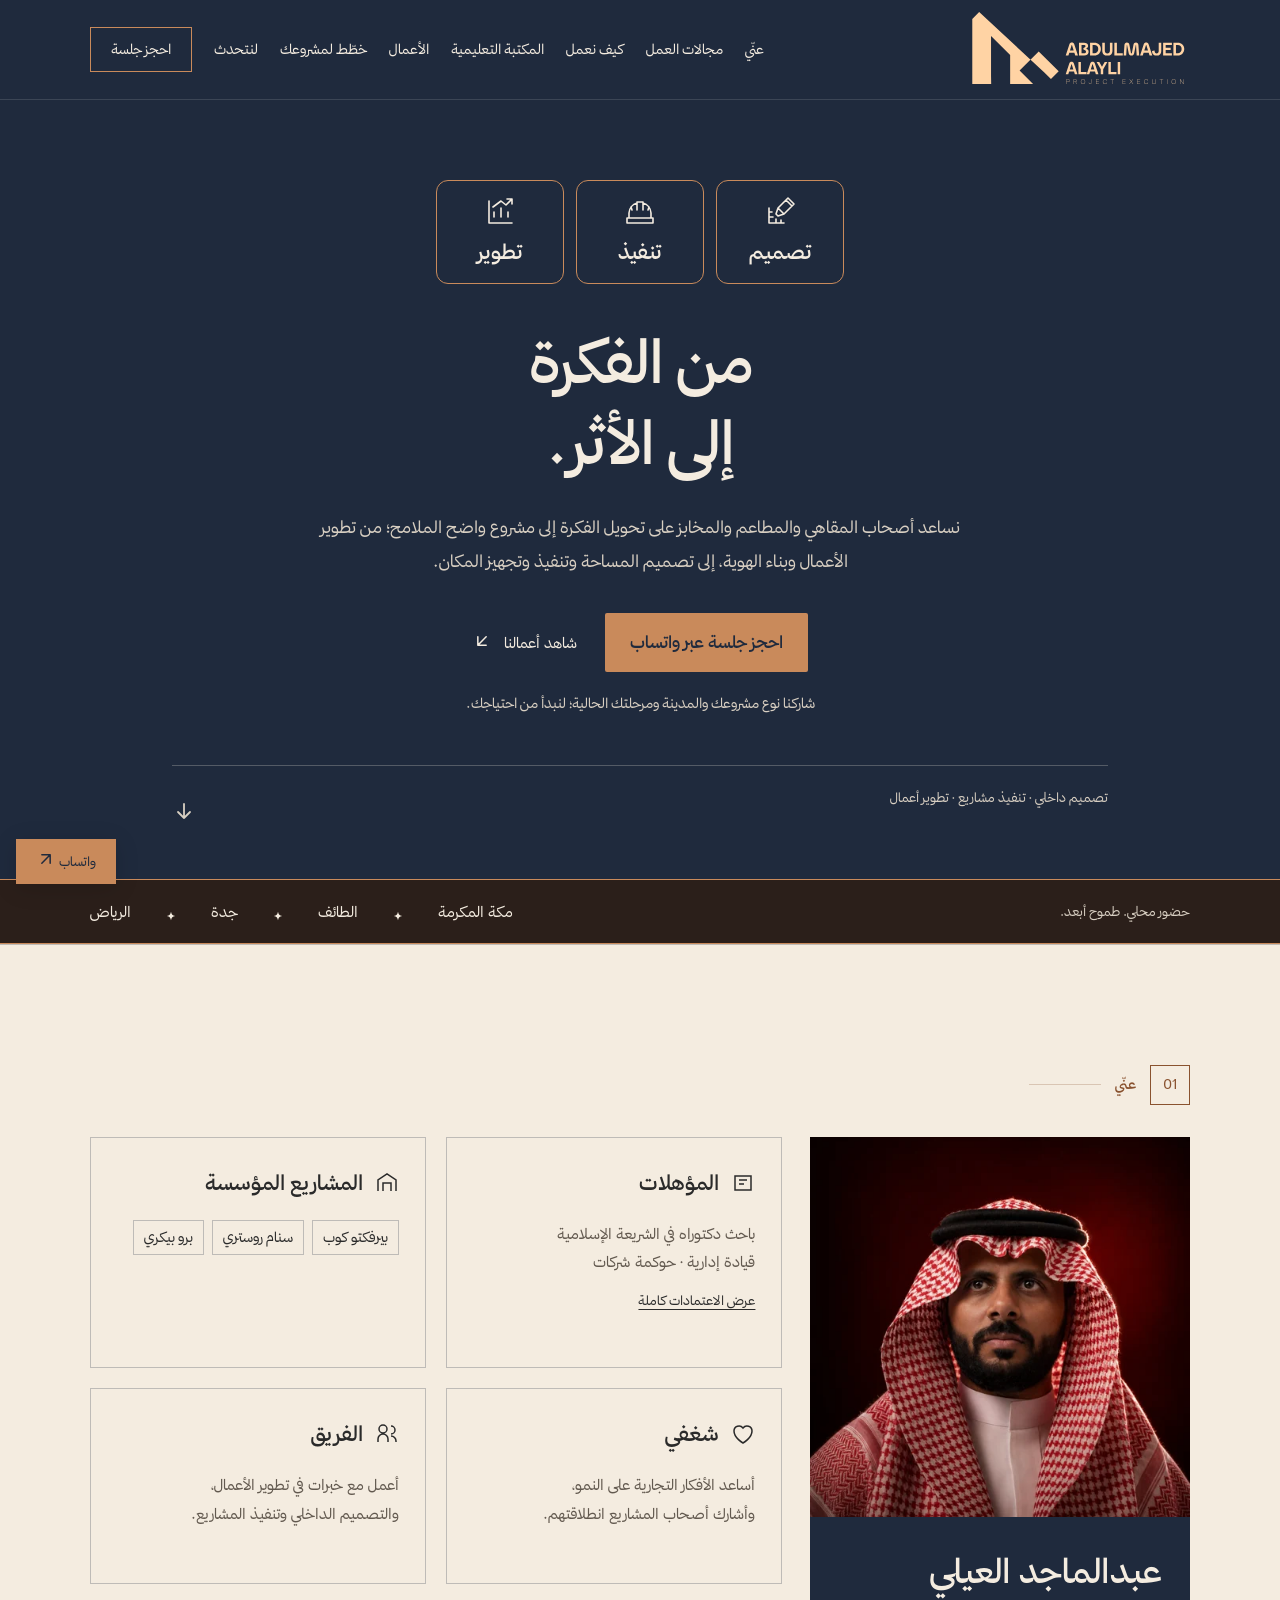
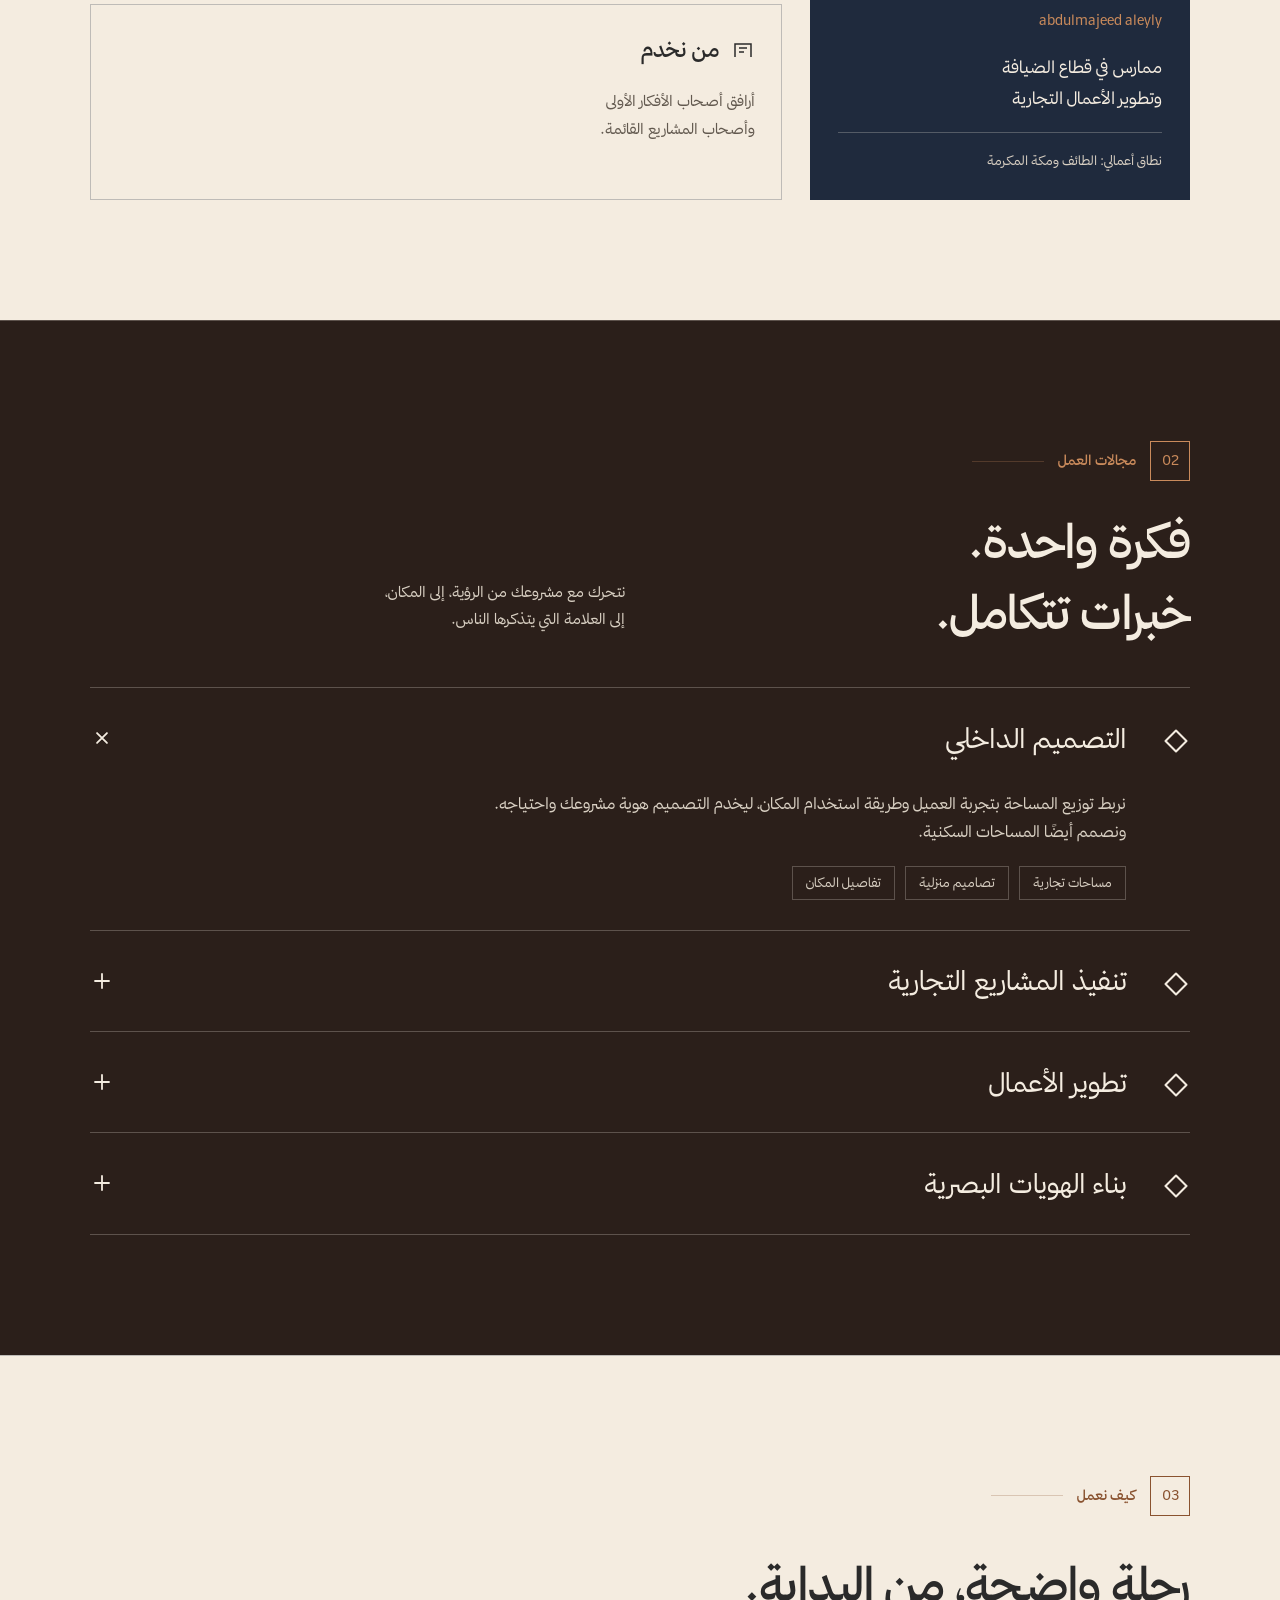
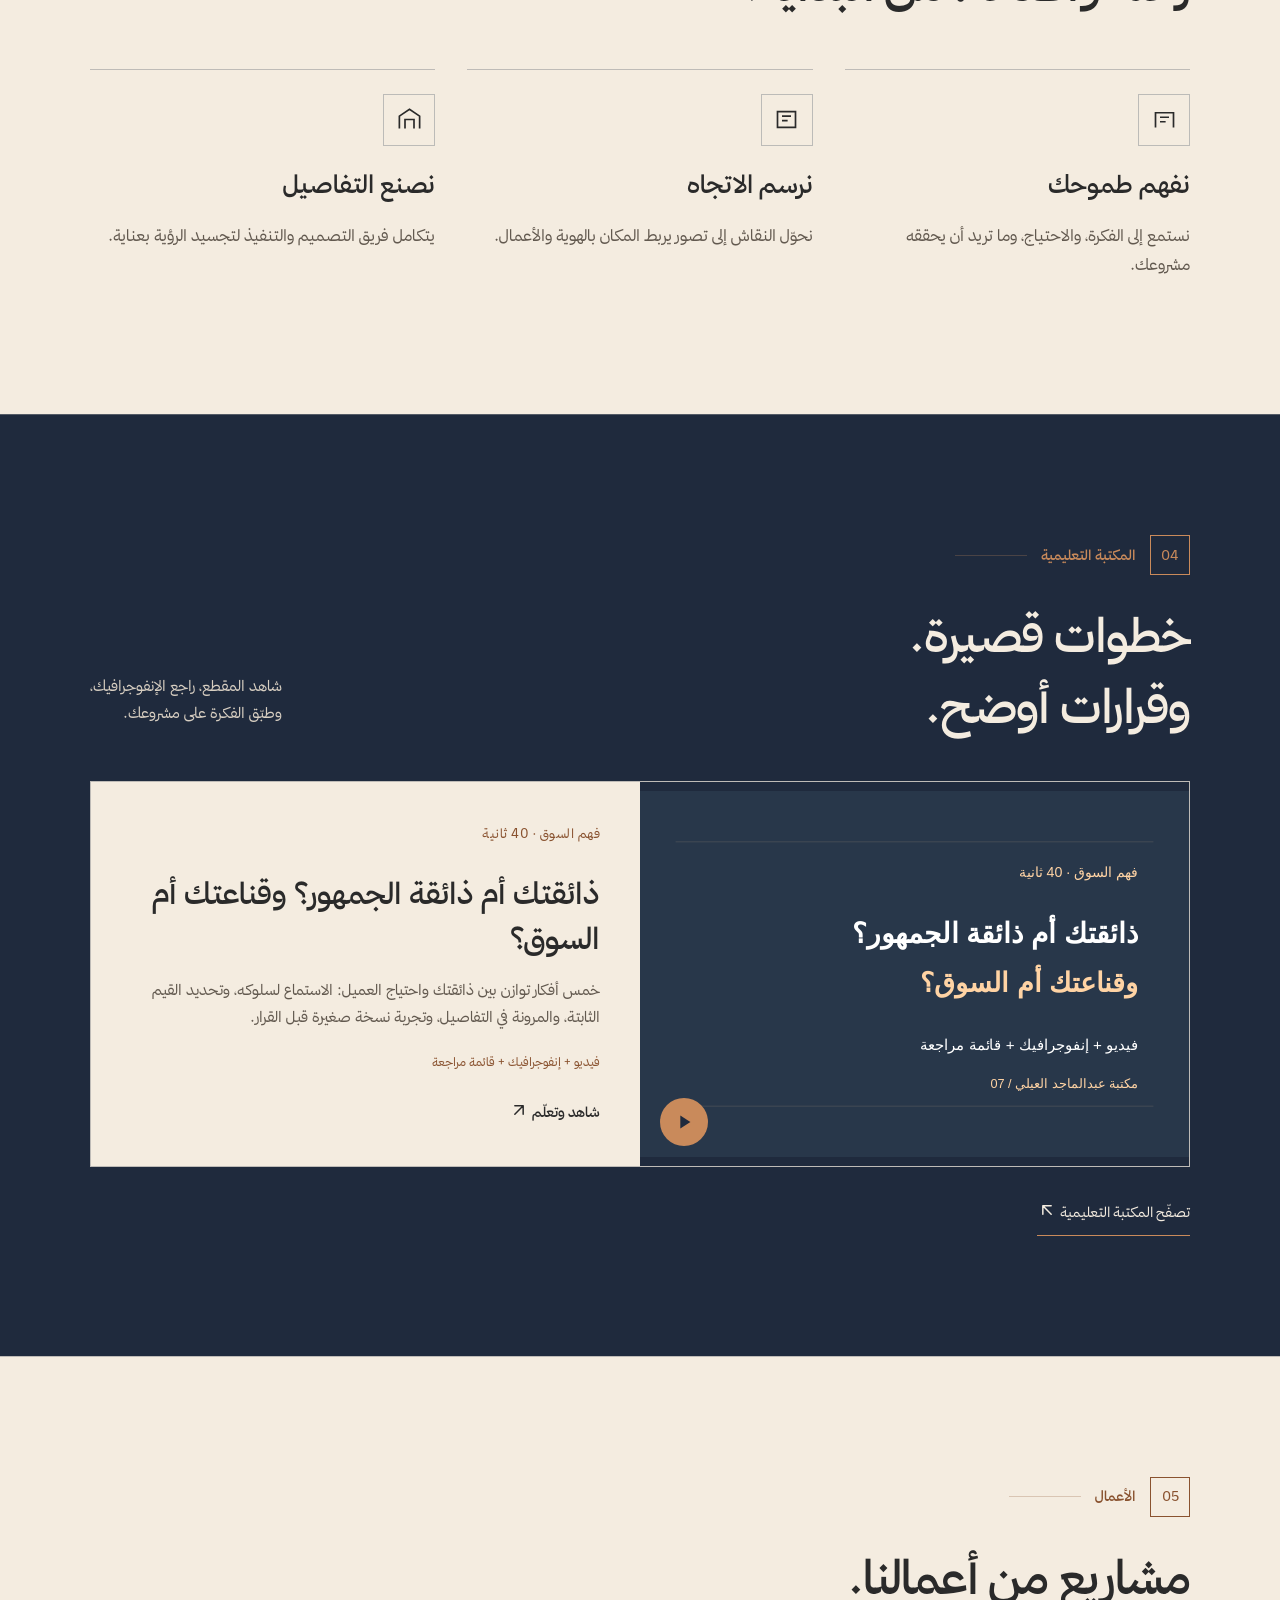
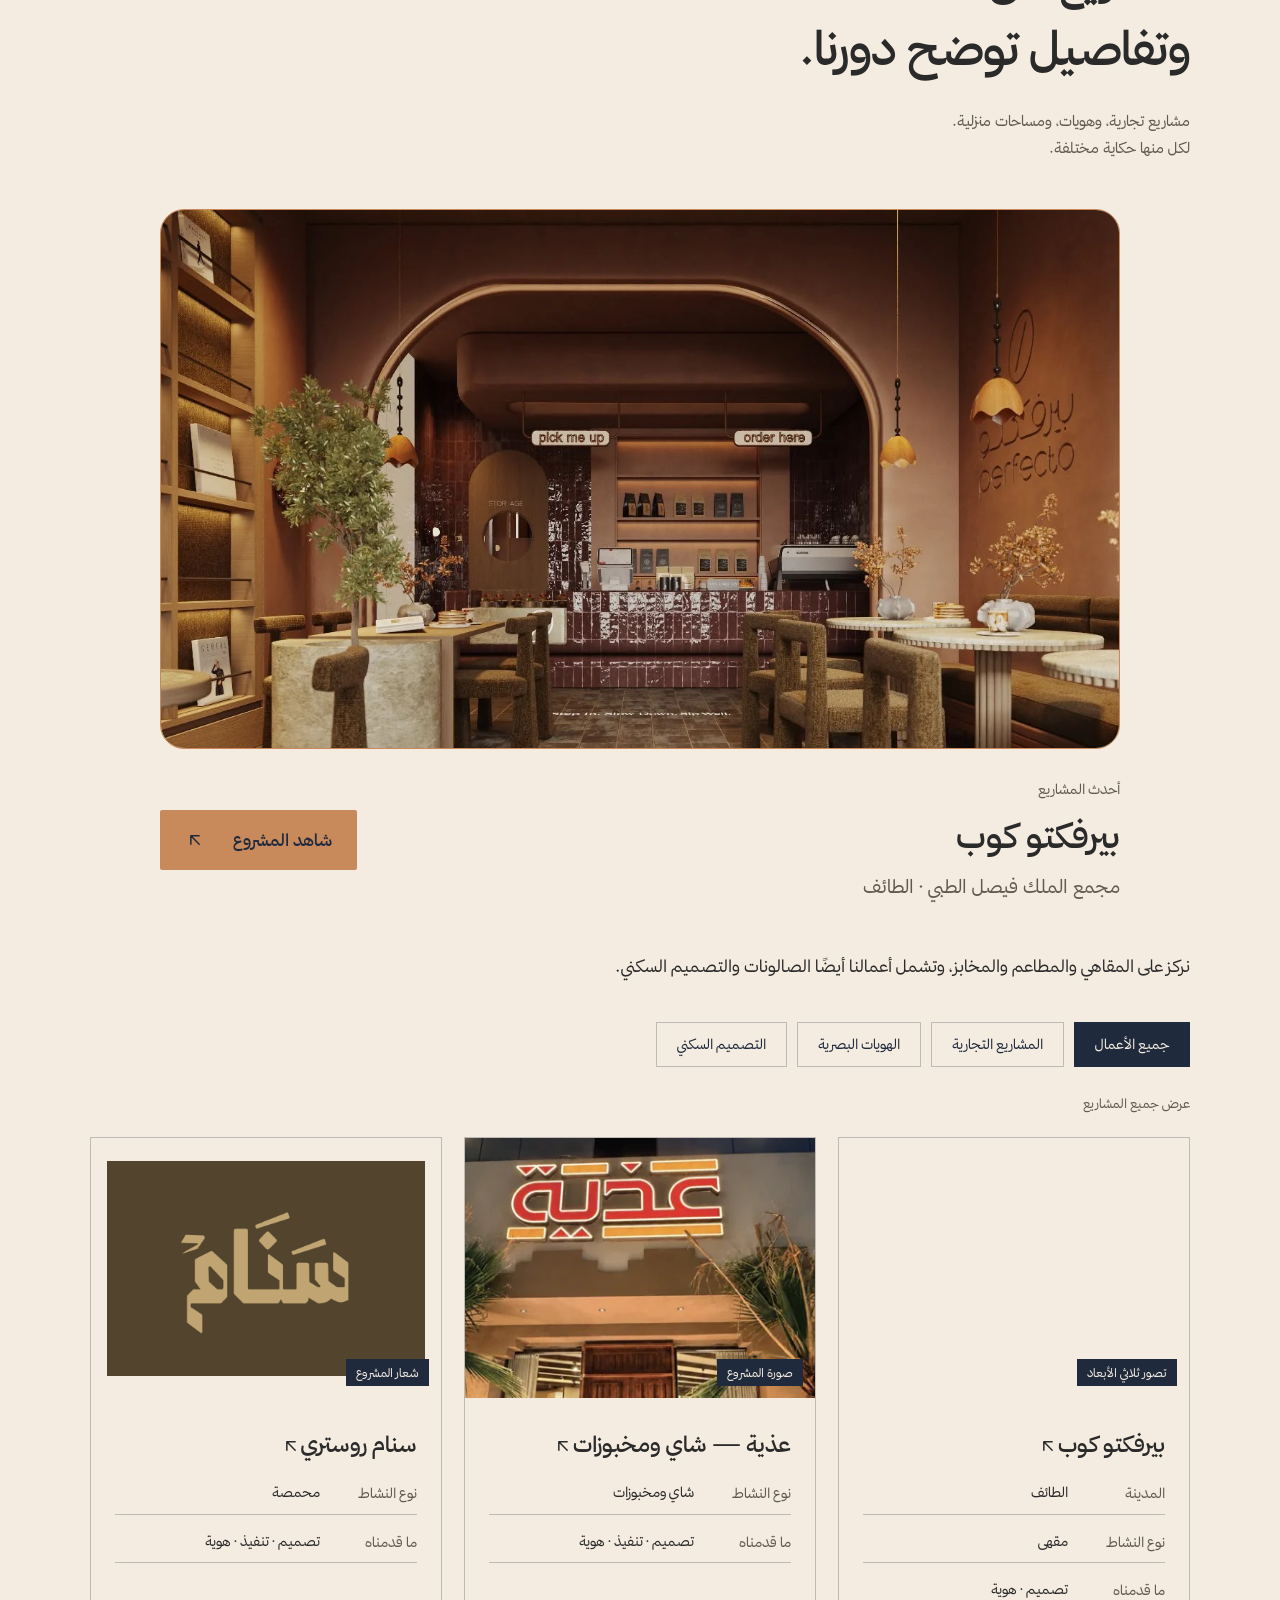
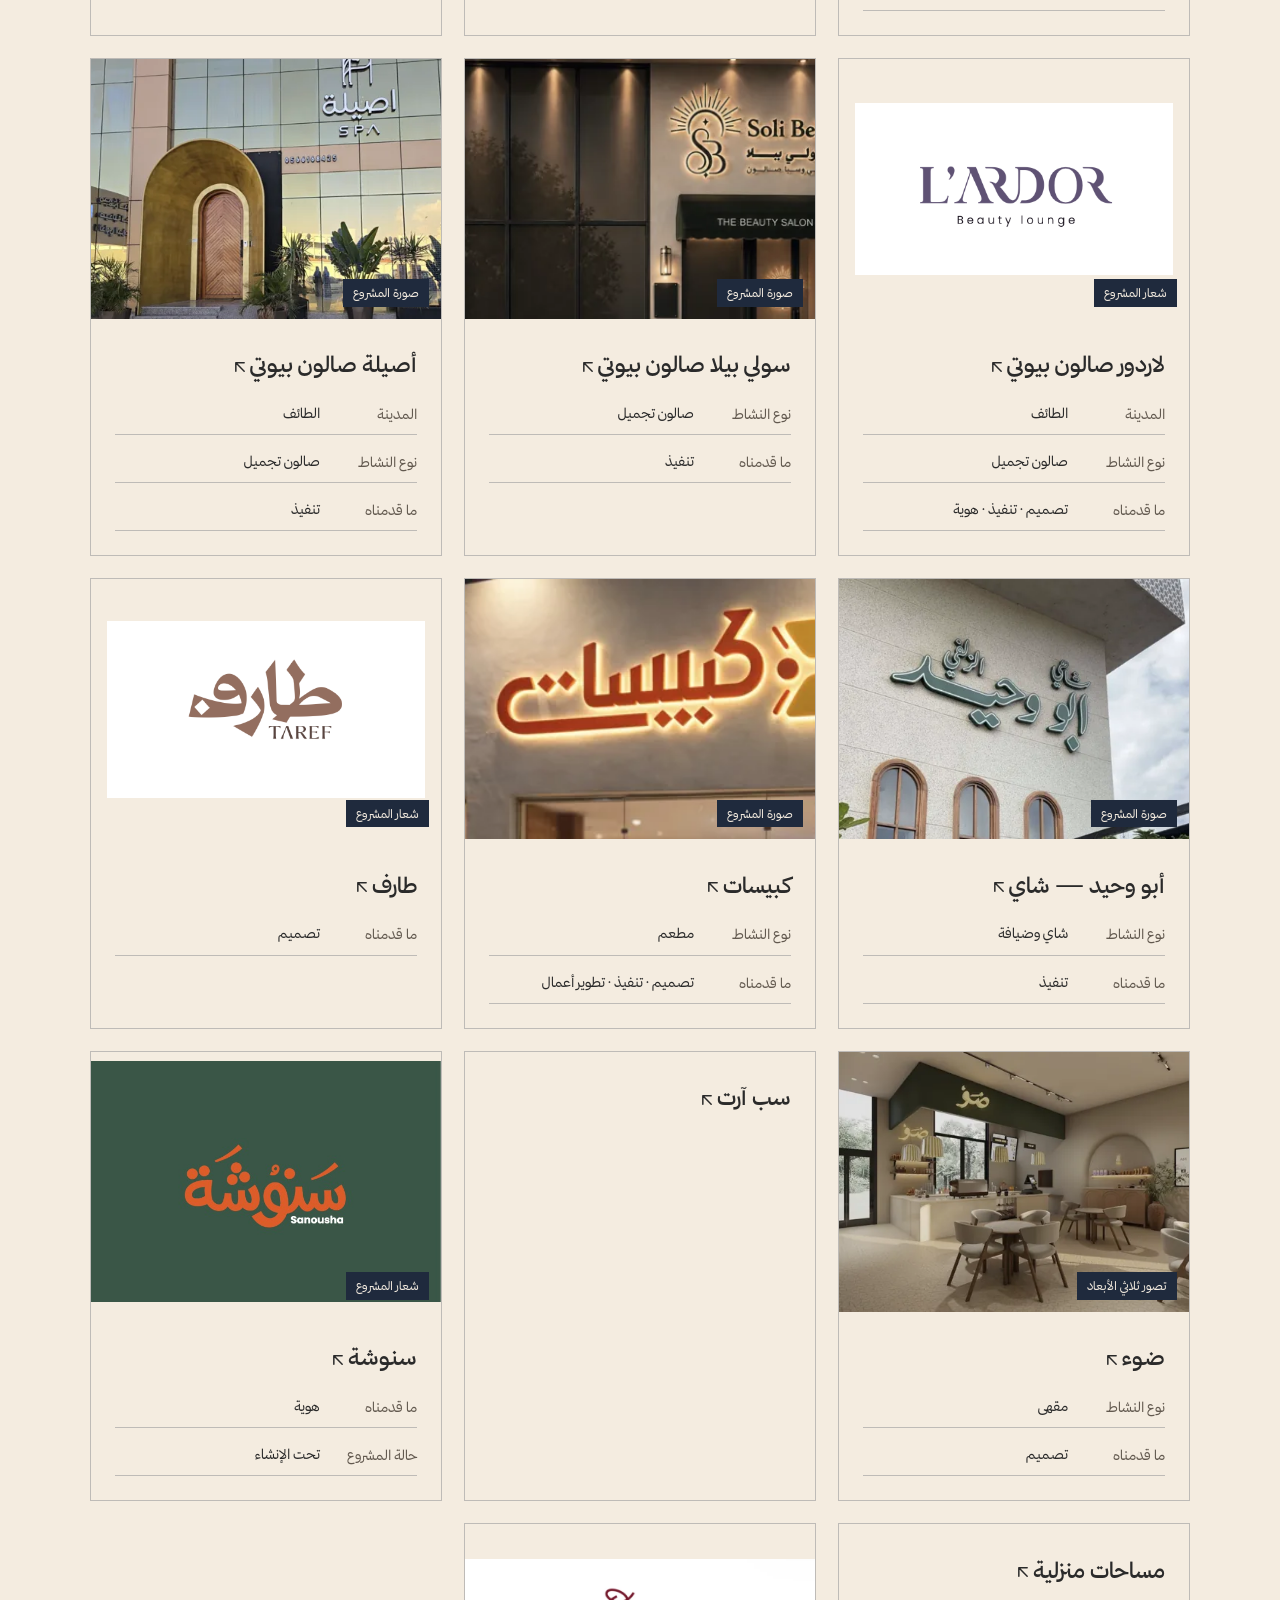
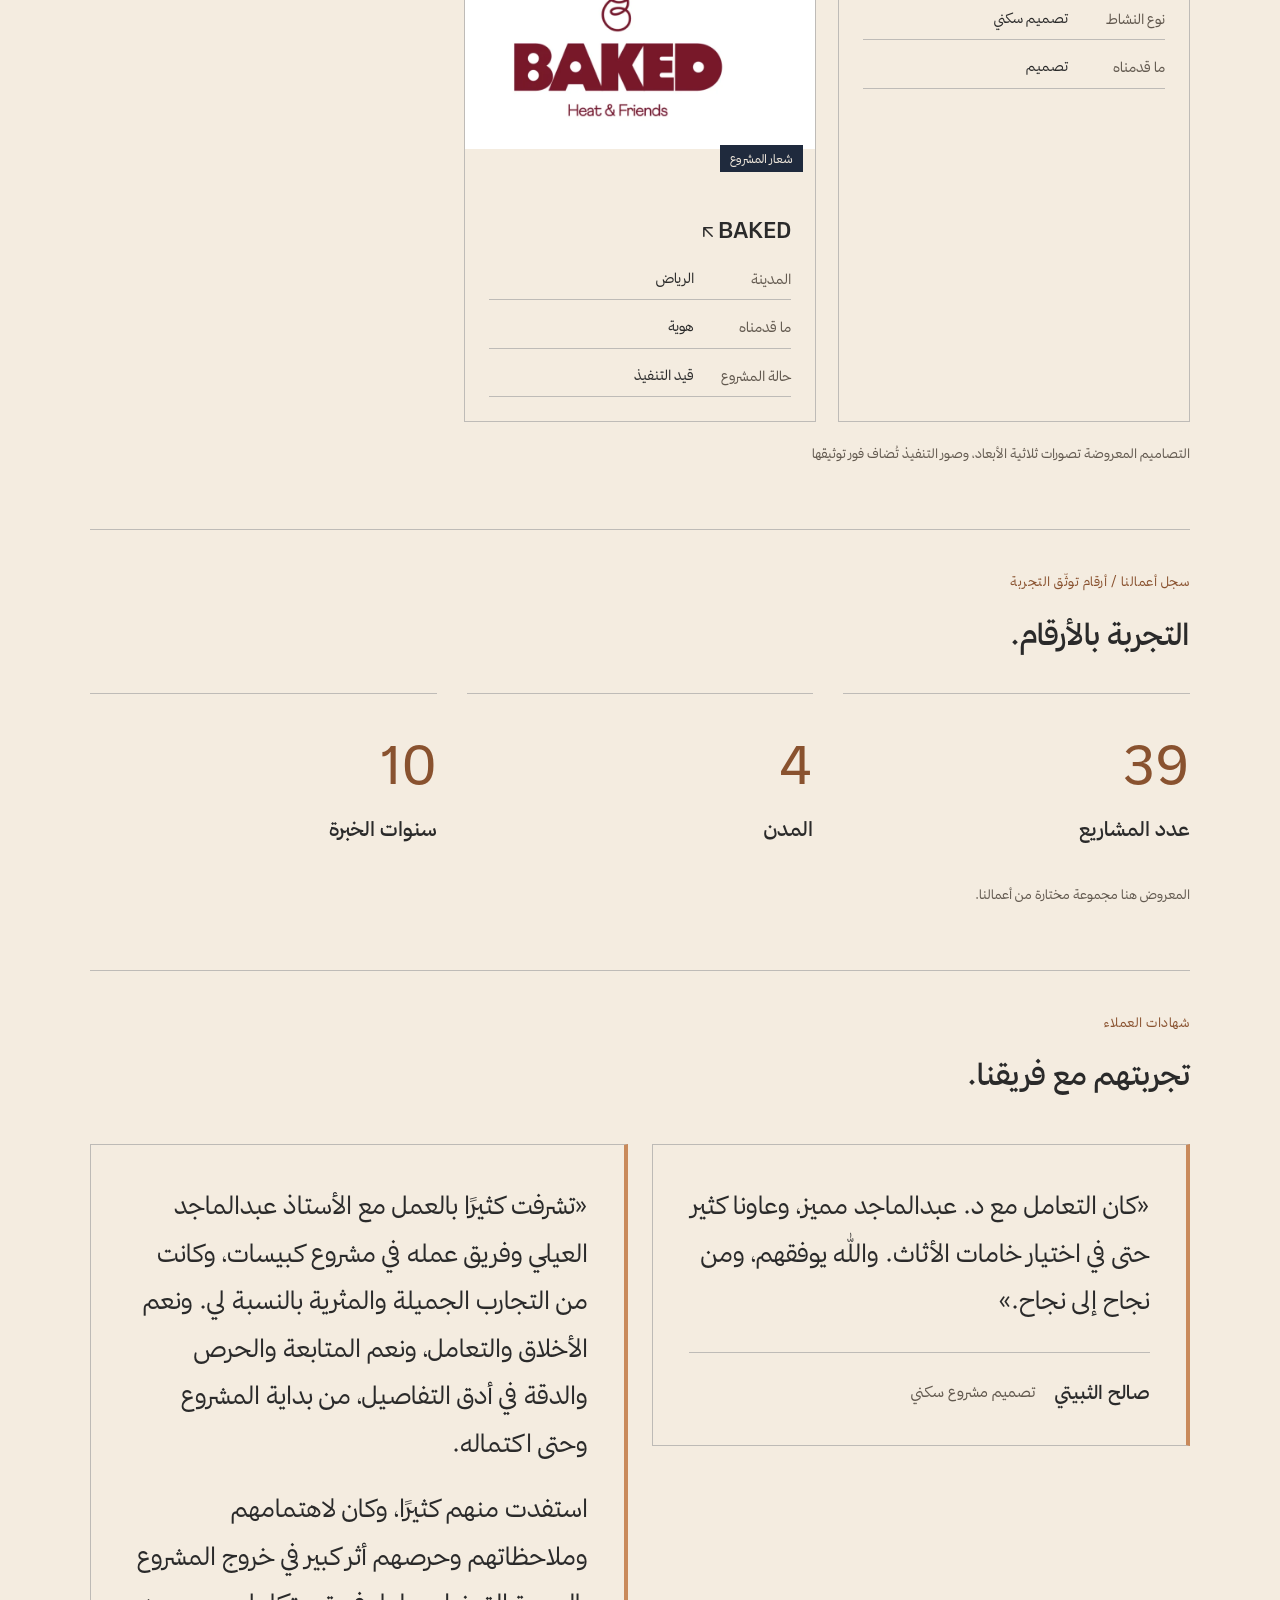
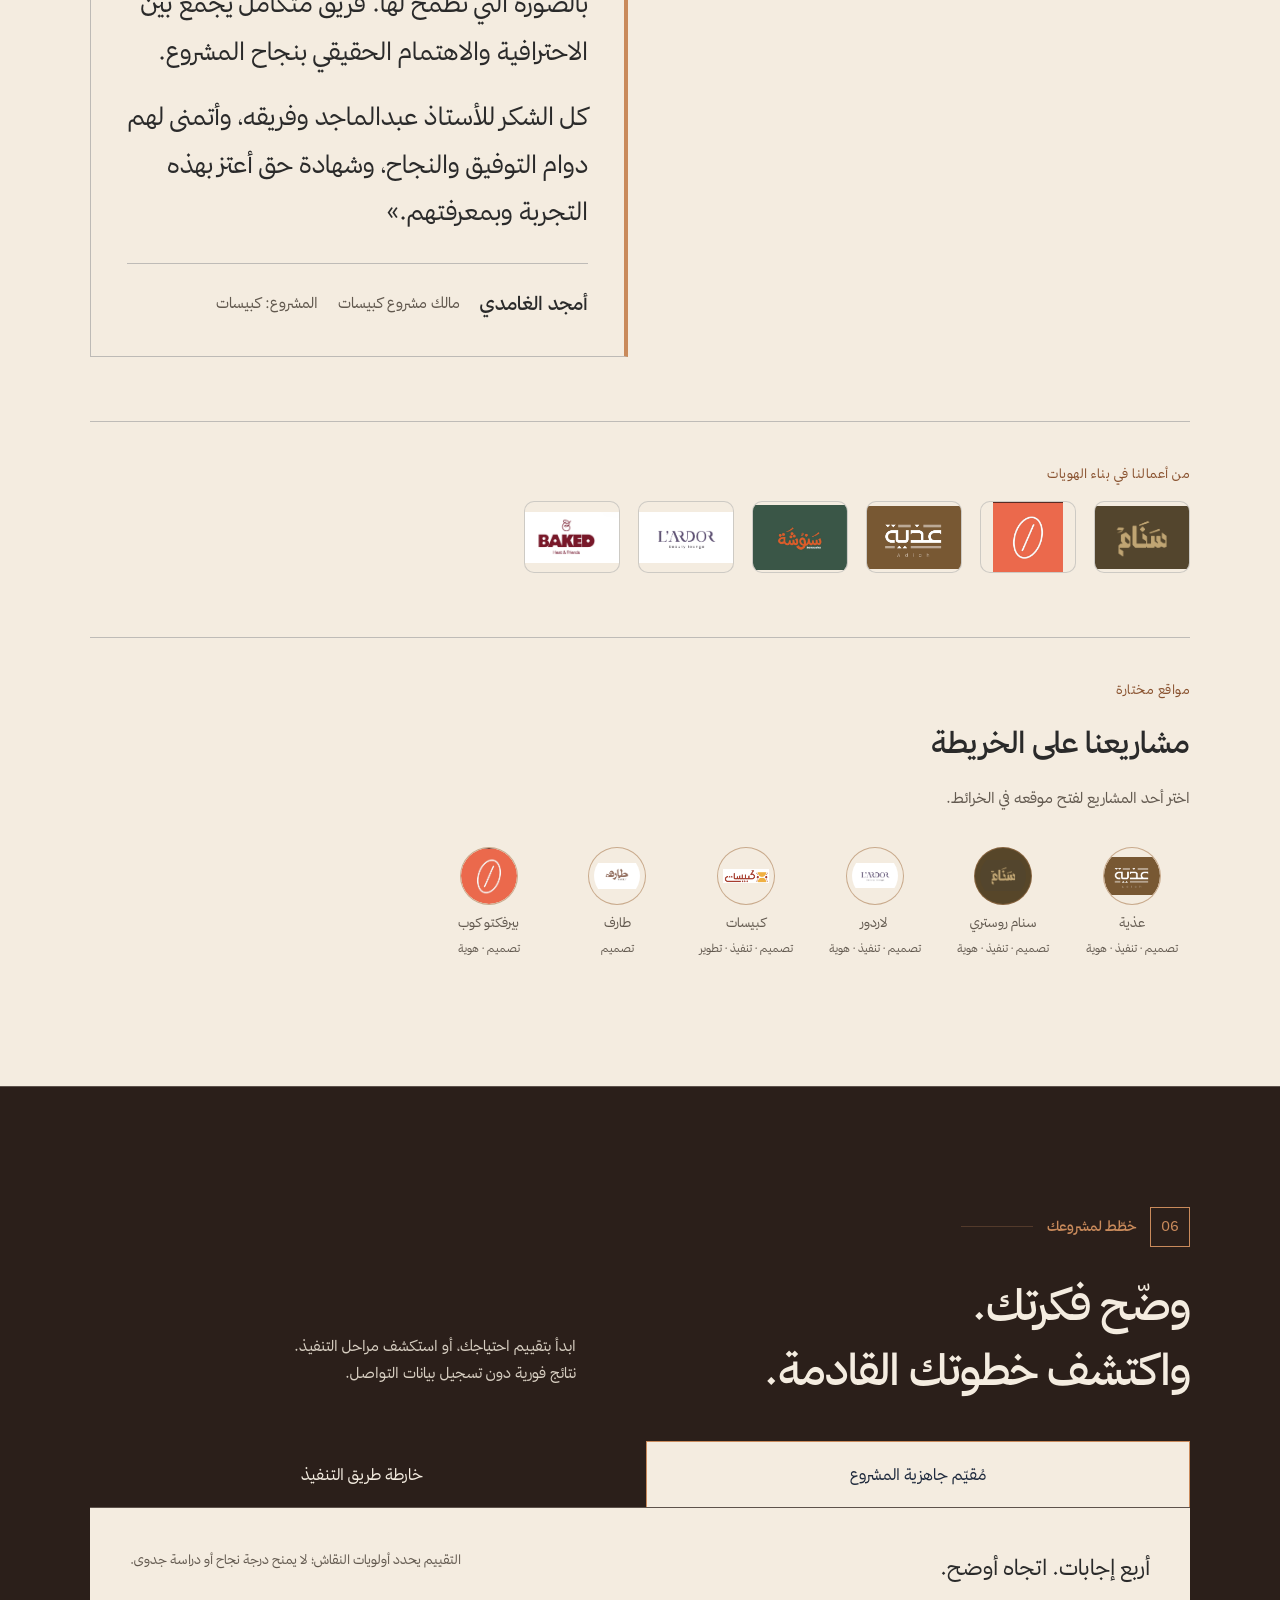
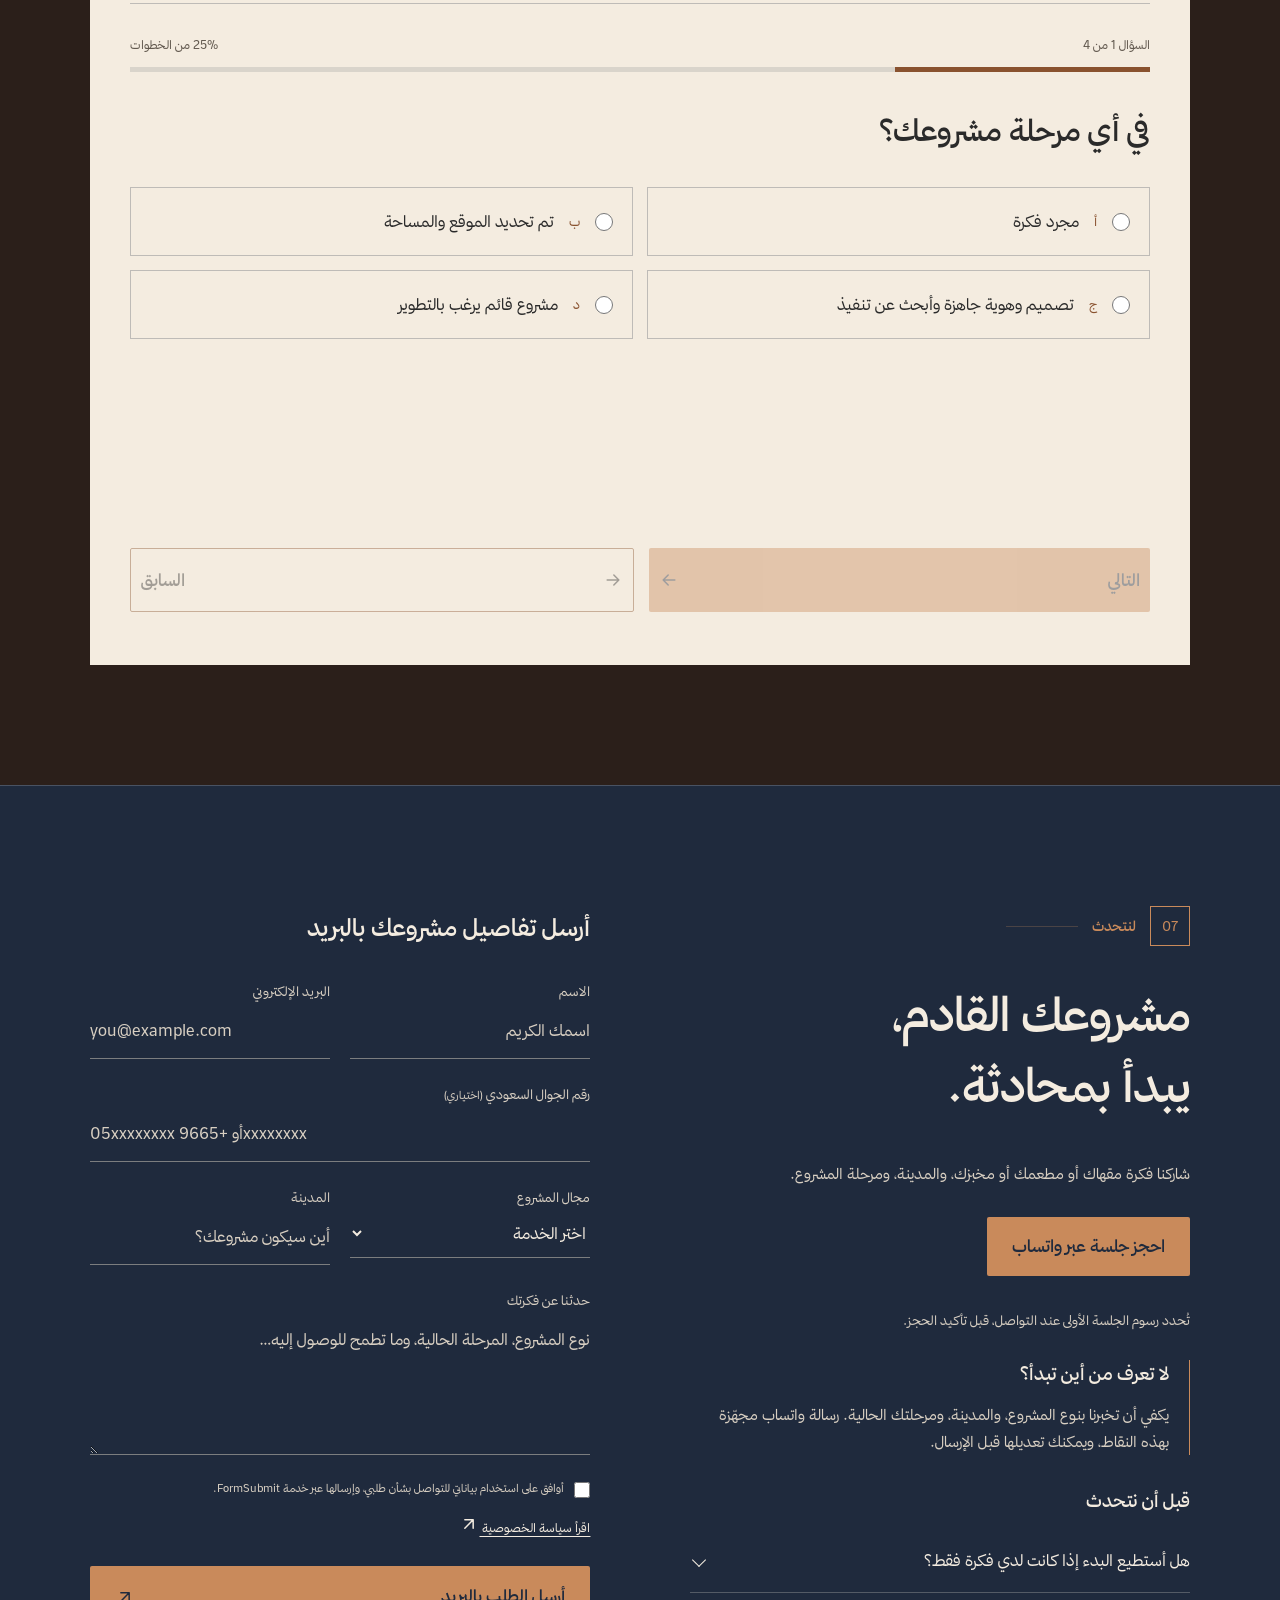
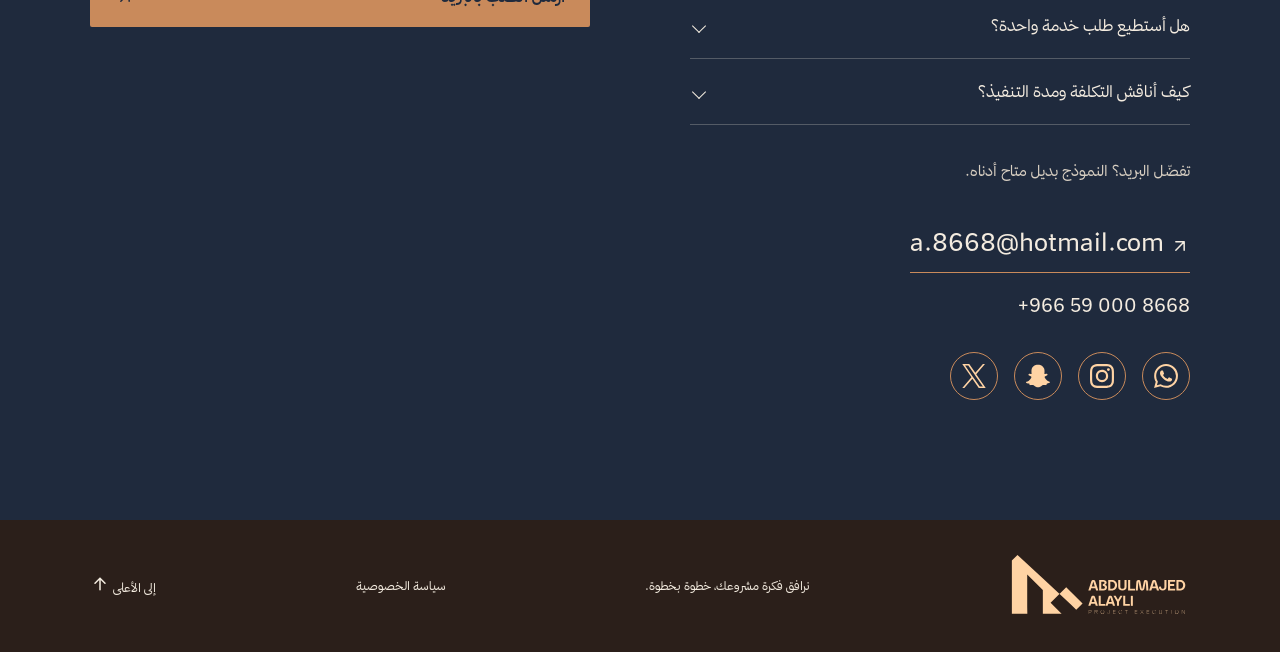
==== commit 1d4385b2: "Clarify service benefits and consultation path" ====
--- a/index.html
+++ b/index.html
@@ -34,6 +34,7 @@
 <meta name="page-type" content="service">
 <meta name="site-kind" content="other">
 <link rel="stylesheet" href="palette.css?v=20261114-colors">
+<link rel="stylesheet" href="conversion.css?v=20261125-preview">
 </head>
 <body>
 <a class="skip-link" href="#main-content">تجاوز إلى المحتوى</a>
@@ -49,8 +50,7 @@
 <a href="#projects">الأعمال</a>
 <a href="#consultation-tools">خطّط لمشروعك</a>
 <a href="#contact">لنتحدث</a>
-<a href="https://wa.me/966590008668" target="_blank" rel="noopener noreferrer">احجز جلسة <span><span aria-hidden="true"><svg class="ui-arrow" width="20" height="20" viewBox="0 0 24 24" fill="none" stroke="currentColor" stroke-width="1.8" stroke-linecap="round" stroke-linejoin="round" aria-hidden="true" focusable="false"><path d="M7 17 17 7M7 7h10v10"/></svg></span></span>
-</a>
+<a href="https://wa.me/966590008668?text=%D8%A7%D9%84%D8%B3%D9%84%D8%A7%D9%85%20%D8%B9%D9%84%D9%8A%D9%83%D9%85%20%D8%A3%D8%B3%D8%AA%D8%A7%D8%B0%20%D8%B9%D8%A8%D8%AF%D8%A7%D9%84%D9%85%D8%A7%D8%AC%D8%AF%D8%8C%20%D8%A3%D8%B1%D8%BA%D8%A8%20%D9%81%D9%8A%20%D8%AD%D8%AC%D8%B2%20%D8%AC%D9%84%D8%B3%D8%A9%20%D9%84%D9%85%D9%86%D8%A7%D9%82%D8%B4%D8%A9%20%D9%85%D8%B4%D8%B1%D9%88%D8%B9%D9%8A.%0A%D9%86%D9%88%D8%B9%20%D8%A7%D9%84%D9%85%D8%B4%D8%B1%D9%88%D8%B9%3A%20%0A%D8%A7%D9%84%D9%85%D8%AF%D9%8A%D9%86%D8%A9%3A%20%0A%D9%85%D8%B1%D8%AD%D9%84%D8%A9%20%D8%A7%D9%84%D9%85%D8%B4%D8%B1%D9%88%D8%B9%3A%20%0A%D9%85%D8%A7%20%D8%A3%D8%AD%D8%AA%D8%A7%D8%AC%20%D8%A7%D9%84%D9%85%D8%B3%D8%A7%D8%B9%D8%AF%D8%A9%20%D9%81%D9%8A%D9%87%3A%20" target="_blank" rel="noopener noreferrer">احجز جلسة</a>
 </nav>
 <button type="button" id="menu" aria-label="القائمة" aria-expanded="false" aria-controls="primary-nav"><svg class="ui-icon ui-menu" width="24" height="24" viewBox="0 0 24 24" fill="none" stroke="currentColor" stroke-width="1.8" stroke-linecap="round" stroke-linejoin="round" aria-hidden="true" focusable="false"><path d="M4 6h16M4 12h16M4 18h16"/></svg></button>
 </header>
@@ -74,13 +74,13 @@
 <h1>من الفكرة<br>
 <em>إلى الأثر.</em>
 </h1>
-<p>نساعد أصحاب المشاريع الجديدة في المقاهي والمطاعم والمخابز على ترتيب خطوات البداية؛ من تطوير الفكرة والهوية والتصميم الداخلي، إلى تنفيذ وتجهيز المكان.</p>
+<p>نساعد أصحاب المقاهي والمطاعم والمخابز على تحويل الفكرة إلى مشروع واضح الملامح؛ من تطوير الأعمال وبناء الهوية، إلى تصميم المساحة وتنفيذ وتجهيز المكان.</p>
 <div class="actions">
-<a class="button peach" href="https://wa.me/966590008668?text=أرغب%20في%20حجز%20جلسة%20لمشروعي%20الجديد" target="_blank" rel="noopener noreferrer">احجز جلسة <span><span aria-hidden="true"><svg class="ui-arrow" width="20" height="20" viewBox="0 0 24 24" fill="none" stroke="currentColor" stroke-width="1.8" stroke-linecap="round" stroke-linejoin="round" aria-hidden="true" focusable="false"><path d="M7 17 17 7M7 7h10v10"/></svg></span></span>
-</a>
+<a class="button peach session-cta" href="https://wa.me/966590008668?text=%D8%A7%D9%84%D8%B3%D9%84%D8%A7%D9%85%20%D8%B9%D9%84%D9%8A%D9%83%D9%85%20%D8%A3%D8%B3%D8%AA%D8%A7%D8%B0%20%D8%B9%D8%A8%D8%AF%D8%A7%D9%84%D9%85%D8%A7%D8%AC%D8%AF%D8%8C%20%D8%A3%D8%B1%D8%BA%D8%A8%20%D9%81%D9%8A%20%D8%AD%D8%AC%D8%B2%20%D8%AC%D9%84%D8%B3%D8%A9%20%D9%84%D9%85%D9%86%D8%A7%D9%82%D8%B4%D8%A9%20%D9%85%D8%B4%D8%B1%D9%88%D8%B9%D9%8A.%0A%D9%86%D9%88%D8%B9%20%D8%A7%D9%84%D9%85%D8%B4%D8%B1%D9%88%D8%B9%3A%20%0A%D8%A7%D9%84%D9%85%D8%AF%D9%8A%D9%86%D8%A9%3A%20%0A%D9%85%D8%B1%D8%AD%D9%84%D8%A9%20%D8%A7%D9%84%D9%85%D8%B4%D8%B1%D9%88%D8%B9%3A%20%0A%D9%85%D8%A7%20%D8%A3%D8%AD%D8%AA%D8%A7%D8%AC%20%D8%A7%D9%84%D9%85%D8%B3%D8%A7%D8%B9%D8%AF%D8%A9%20%D9%81%D9%8A%D9%87%3A%20" target="_blank" rel="noopener noreferrer">احجز جلسة عبر واتساب</a>
 <a class="text-link" href="#projects">شاهد أعمالنا <span><span aria-hidden="true"><svg class="ui-arrow" width="20" height="20" viewBox="0 0 24 24" fill="none" stroke="currentColor" stroke-width="1.8" stroke-linecap="round" stroke-linejoin="round" aria-hidden="true" focusable="false"><path d="M7 17 17 7M7 7h10v10" transform="rotate(180 12 12)"/></svg></span></span>
 </a>
 </div>
+<p class="hero-next-step">شاركنا نوع مشروعك والمدينة ومرحلتك الحالية؛ لنبدأ من احتياجك.</p>
 <div class="hero-foot">
 <span>تصميم داخلي · تنفيذ مشاريع · تطوير أعمال</span>
 <a href="#about" aria-label="اكتشف المزيد"><span aria-hidden="true"><svg class="ui-arrow" width="20" height="20" viewBox="0 0 24 24" fill="none" stroke="currentColor" stroke-width="1.8" stroke-linecap="round" stroke-linejoin="round" aria-hidden="true" focusable="false"><path d="M12 19V5m-6 6 6-6 6 6" transform="rotate(180 12 12)"/></svg></span></a>
@@ -248,7 +248,7 @@
 <h3>التصميم الداخلي</h3>
 <span class="plus"><svg class="ui-icon ui-plus" width="24" height="24" viewBox="0 0 24 24" fill="none" stroke="currentColor" stroke-width="1.8" stroke-linecap="round" stroke-linejoin="round" aria-hidden="true" focusable="false"><path d="M12 5v14M5 12h14"/></svg></span>
 </summary>
-<div class="service-body">نصمم مساحات تجارية وسكنية تجمع الجمال بالاستخدام، ونعطي لكل مشروع لغة تناسب هويته واحتياجه.<div class="tags">
+<div class="service-body">نربط توزيع المساحة بتجربة العميل وطريقة استخدام المكان، ليخدم التصميم هوية مشروعك واحتياجه. ونصمم أيضًا المساحات السكنية.<div class="tags">
 <span>مساحات تجارية</span>
 <span>تصاميم منزلية</span>
 <span>تفاصيل المكان</span>
@@ -261,7 +261,7 @@
 <h3>تنفيذ المشاريع التجارية</h3>
 <span class="plus"><svg class="ui-icon ui-plus" width="24" height="24" viewBox="0 0 24 24" fill="none" stroke="currentColor" stroke-width="1.8" stroke-linecap="round" stroke-linejoin="round" aria-hidden="true" focusable="false"><path d="M12 5v14M5 12h14"/></svg></span>
 </summary>
-<div class="service-body">ننفّذ المشاريع التجارية بفريق من المهندسين وكوادر التنفيذ، وفق نطاق واضح ومخططات معتمدة.</div>
+<div class="service-body">نحوّل المخططات المعتمدة إلى مكان مجهّز، بفريق من المهندسين وكوادر التنفيذ، مع متابعة تفاصيل الأعمال ضمن نطاق المشروع.</div>
 </details>
 <details id="service-development">
 <summary>
@@ -269,7 +269,7 @@
 <h3>تطوير الأعمال</h3>
 <span class="plus"><svg class="ui-icon ui-plus" width="24" height="24" viewBox="0 0 24 24" fill="none" stroke="currentColor" stroke-width="1.8" stroke-linecap="round" stroke-linejoin="round" aria-hidden="true" focusable="false"><path d="M12 5v14M5 12h14"/></svg></span>
 </summary>
-<div class="service-body">نراجع احتياج المشروع ونطوّر اتجاه العمل، بالاستفادة من تجاربنا في الرياض ومكة المكرمة والطائف وجدة.</div>
+<div class="service-body">نراجع فكرة المشروع واحتياجه لنوضّح اتجاه العمل وأولويات التطوير، بالاستفادة من تجاربنا في الرياض ومكة المكرمة والطائف وجدة.</div>
 </details>
 <details>
 <summary>
@@ -277,7 +277,7 @@
 <h3>بناء الهويات البصرية</h3>
 <span class="plus"><svg class="ui-icon ui-plus" width="24" height="24" viewBox="0 0 24 24" fill="none" stroke="currentColor" stroke-width="1.8" stroke-linecap="round" stroke-linejoin="round" aria-hidden="true" focusable="false"><path d="M12 5v14M5 12h14"/></svg></span>
 </summary>
-<div class="service-body">نبني حضورًا بصريًا يعبّر عن المشروع ويمنحه شخصيته في السوق السعودي، من الفكرة إلى تطبيقات الهوية.</div>
+<div class="service-body">نربط شخصية المشروع بشعاره وألوانه وتطبيقاته، ليكون حضوره البصري متسقًا في نقاط تواصله مع العميل.</div>
 </details>
 </div>
 </section>
@@ -598,9 +598,28 @@
 <h2>مشروعك القادم،<br>يبدأ <em>بمحادثة.</em>
 </h2>
 <p>شاركنا فكرة مقهاك أو مطعمك أو مخبزك، والمدينة، ومرحلة المشروع.</p>
-<a class="button peach contact-primary" href="https://wa.me/966590008668?text=أرغب%20في%20حجز%20جلسة%20حول%20مشروعي%20الجديد" target="_blank" rel="noopener noreferrer">احجز جلسة <span aria-hidden="true"><svg class="ui-arrow" width="20" height="20" viewBox="0 0 24 24" fill="none" stroke="currentColor" stroke-width="1.8" stroke-linecap="round" stroke-linejoin="round" aria-hidden="true" focusable="false"><path d="M7 17 17 7M7 7h10v10"/></svg></span></a>
+<a class="button peach contact-primary session-cta" href="https://wa.me/966590008668?text=%D8%A7%D9%84%D8%B3%D9%84%D8%A7%D9%85%20%D8%B9%D9%84%D9%8A%D9%83%D9%85%20%D8%A3%D8%B3%D8%AA%D8%A7%D8%B0%20%D8%B9%D8%A8%D8%AF%D8%A7%D9%84%D9%85%D8%A7%D8%AC%D8%AF%D8%8C%20%D8%A3%D8%B1%D8%BA%D8%A8%20%D9%81%D9%8A%20%D8%AD%D8%AC%D8%B2%20%D8%AC%D9%84%D8%B3%D8%A9%20%D9%84%D9%85%D9%86%D8%A7%D9%82%D8%B4%D8%A9%20%D9%85%D8%B4%D8%B1%D9%88%D8%B9%D9%8A.%0A%D9%86%D9%88%D8%B9%20%D8%A7%D9%84%D9%85%D8%B4%D8%B1%D9%88%D8%B9%3A%20%0A%D8%A7%D9%84%D9%85%D8%AF%D9%8A%D9%86%D8%A9%3A%20%0A%D9%85%D8%B1%D8%AD%D9%84%D8%A9%20%D8%A7%D9%84%D9%85%D8%B4%D8%B1%D9%88%D8%B9%3A%20%0A%D9%85%D8%A7%20%D8%A3%D8%AD%D8%AA%D8%A7%D8%AC%20%D8%A7%D9%84%D9%85%D8%B3%D8%A7%D8%B9%D8%AF%D8%A9%20%D9%81%D9%8A%D9%87%3A%20" target="_blank" rel="noopener noreferrer">احجز جلسة عبر واتساب</a>
 <!-- TODO(owner): State the approved first-session fee or confirm whether the first call is free; until then fees are determined on contact. -->
 <p id="consultation-fee" class="session-fee">تُحدد رسوم الجلسة الأولى عند التواصل، قبل تأكيد الحجز.</p>
+<div class="contact-prep" aria-labelledby="contact-prep-title">
+<h3 id="contact-prep-title">لا تعرف من أين تبدأ؟</h3>
+<p>يكفي أن تخبرنا بنوع المشروع، والمدينة، ومرحلتك الحالية. رسالة واتساب مجهّزة بهذه النقاط، ويمكنك تعديلها قبل الإرسال.</p>
+</div>
+<div class="contact-faq" aria-labelledby="contact-faq-title">
+<h3 id="contact-faq-title">قبل أن نتحدث</h3>
+<details>
+<summary>هل أستطيع البدء إذا كانت لدي فكرة فقط؟</summary>
+<p>شاركنا فكرتك ومرحلتك الحالية. ويمكنك البدء بـ <a href="#consultation-tools">مُقيّم جاهزية المشروع</a> لترتيب احتياجاتك قبل التواصل.</p>
+</details>
+<details>
+<summary>هل أستطيع طلب خدمة واحدة؟</summary>
+<p>نناقش معك ما تحتاجه من تصميم داخلي أو تنفيذ أو تطوير أعمال أو هوية بصرية، ونحدّد معك نطاق الخدمة المناسب لمشروعك.</p>
+</details>
+<details>
+<summary>كيف أناقش التكلفة ومدة التنفيذ؟</summary>
+<p>أرسل المساحة إن كانت معروفة، وحالة العقار، والأعمال التي تحتاجها. هذه التفاصيل تساعد على مناقشة النطاق والتكلفة والمدة بدل الاعتماد على تقدير عام.</p>
+</details>
+</div>
 <p class="contact-alternative">تفضّل البريد؟ النموذج بديل متاح أدناه.</p>
 <a class="contact-email" href="mailto:a.8668@hotmail.com" dir="ltr">a.8668@hotmail.com <span aria-hidden="true"><svg class="ui-arrow" width="20" height="20" viewBox="0 0 24 24" fill="none" stroke="currentColor" stroke-width="1.8" stroke-linecap="round" stroke-linejoin="round" aria-hidden="true" focusable="false"><path d="M7 17 17 7M7 7h10v10"/></svg></span></a>
 <a href="tel:+966590008668" dir="ltr" class="phone">+966 59 000 8668</a>
--- a/conversion.css
+++ b/conversion.css
@@ -0,0 +1,16 @@
+/* A clearer path from the existing services and learning content to a conversation. */
+.hero .session-cta,.session-cta{justify-content:center;gap:0;text-align:center;line-height:1.7;font-size:1.0625rem}
+.hero .hero-next-step{font-size:.875rem;line-height:1.9;max-width:39rem;margin:18px auto 0;color:var(--secondary)}
+.contact-prep{margin-block:28px;padding-inline-start:20px;border-inline-start:1px solid var(--accent)}
+.contact-prep h3,.contact-faq h3{font-size:1.125rem;font-weight:500;line-height:1.6;margin:0 0 12px}
+.contact-prep p{margin-bottom:0}
+.contact-faq{margin-block:32px}
+.contact-faq details{border-color:var(--divider)}
+.contact-faq summary{padding:18px 0;gap:16px;justify-content:space-between;font-size:1rem;color:var(--cream);line-height:1.8}
+.contact-faq summary::after{content:'';flex:0 0 9px;width:9px;height:9px;border-right:1.5px solid currentColor;border-bottom:1.5px solid currentColor;transform:rotate(45deg);margin-inline:4px;align-self:center}
+.contact-faq details[open]>summary::after{transform:rotate(225deg)}
+.contact-faq p{margin:0;padding-block:0 20px;font-size:1rem;line-height:1.9}
+.contact-faq p a{text-decoration:underline;text-underline-offset:4px}
+.library-next-actions{display:flex;align-items:center;gap:24px;flex-wrap:wrap;margin-top:28px}
+.library-next-actions .text-link{min-height:44px;font-size:1rem}
+@media(max-width:700px){.hero .hero-next-step{font-size:.875rem}.hero .actions{gap:18px}.contact-prep{padding-inline-start:16px}.contact-faq{margin-block:28px}.library-next-actions{align-items:stretch;flex-direction:column;gap:16px}.library-next-actions .text-link{justify-content:center}.session-cta{width:100%;padding-inline:16px}}
